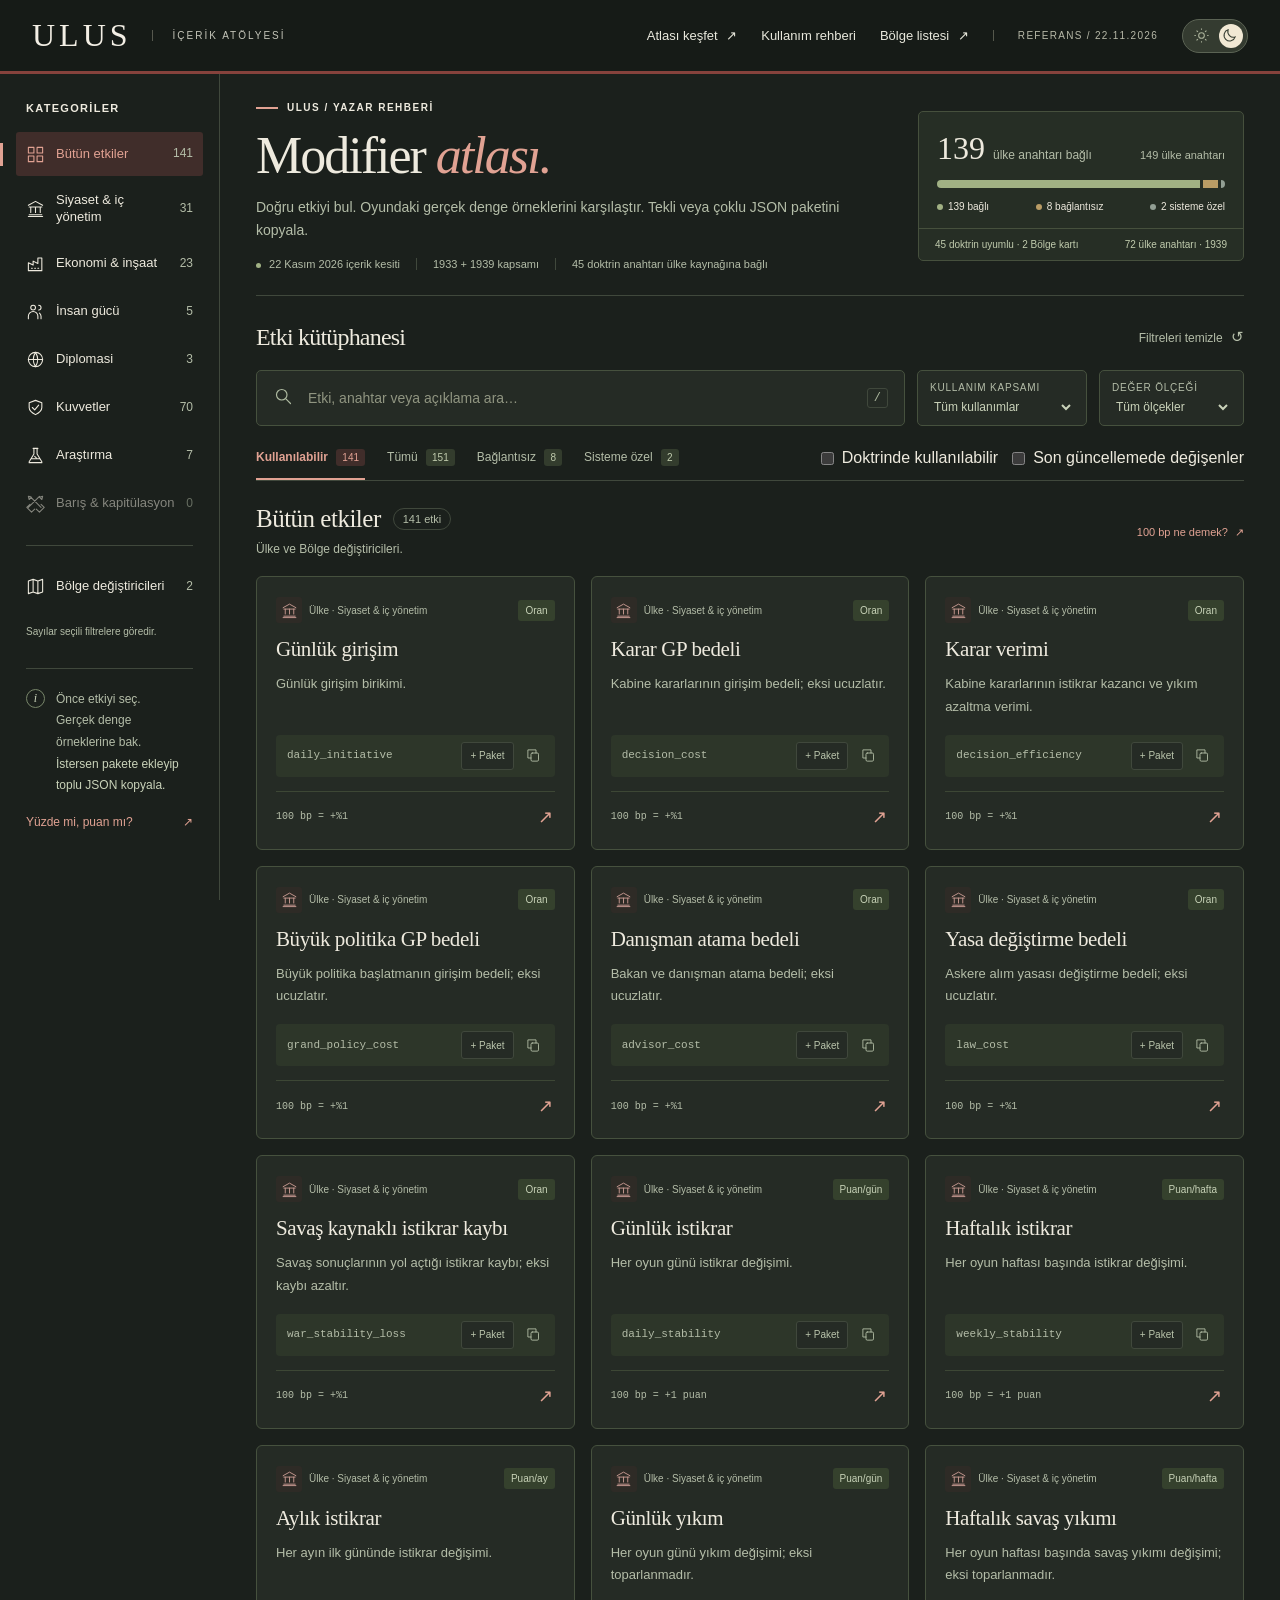
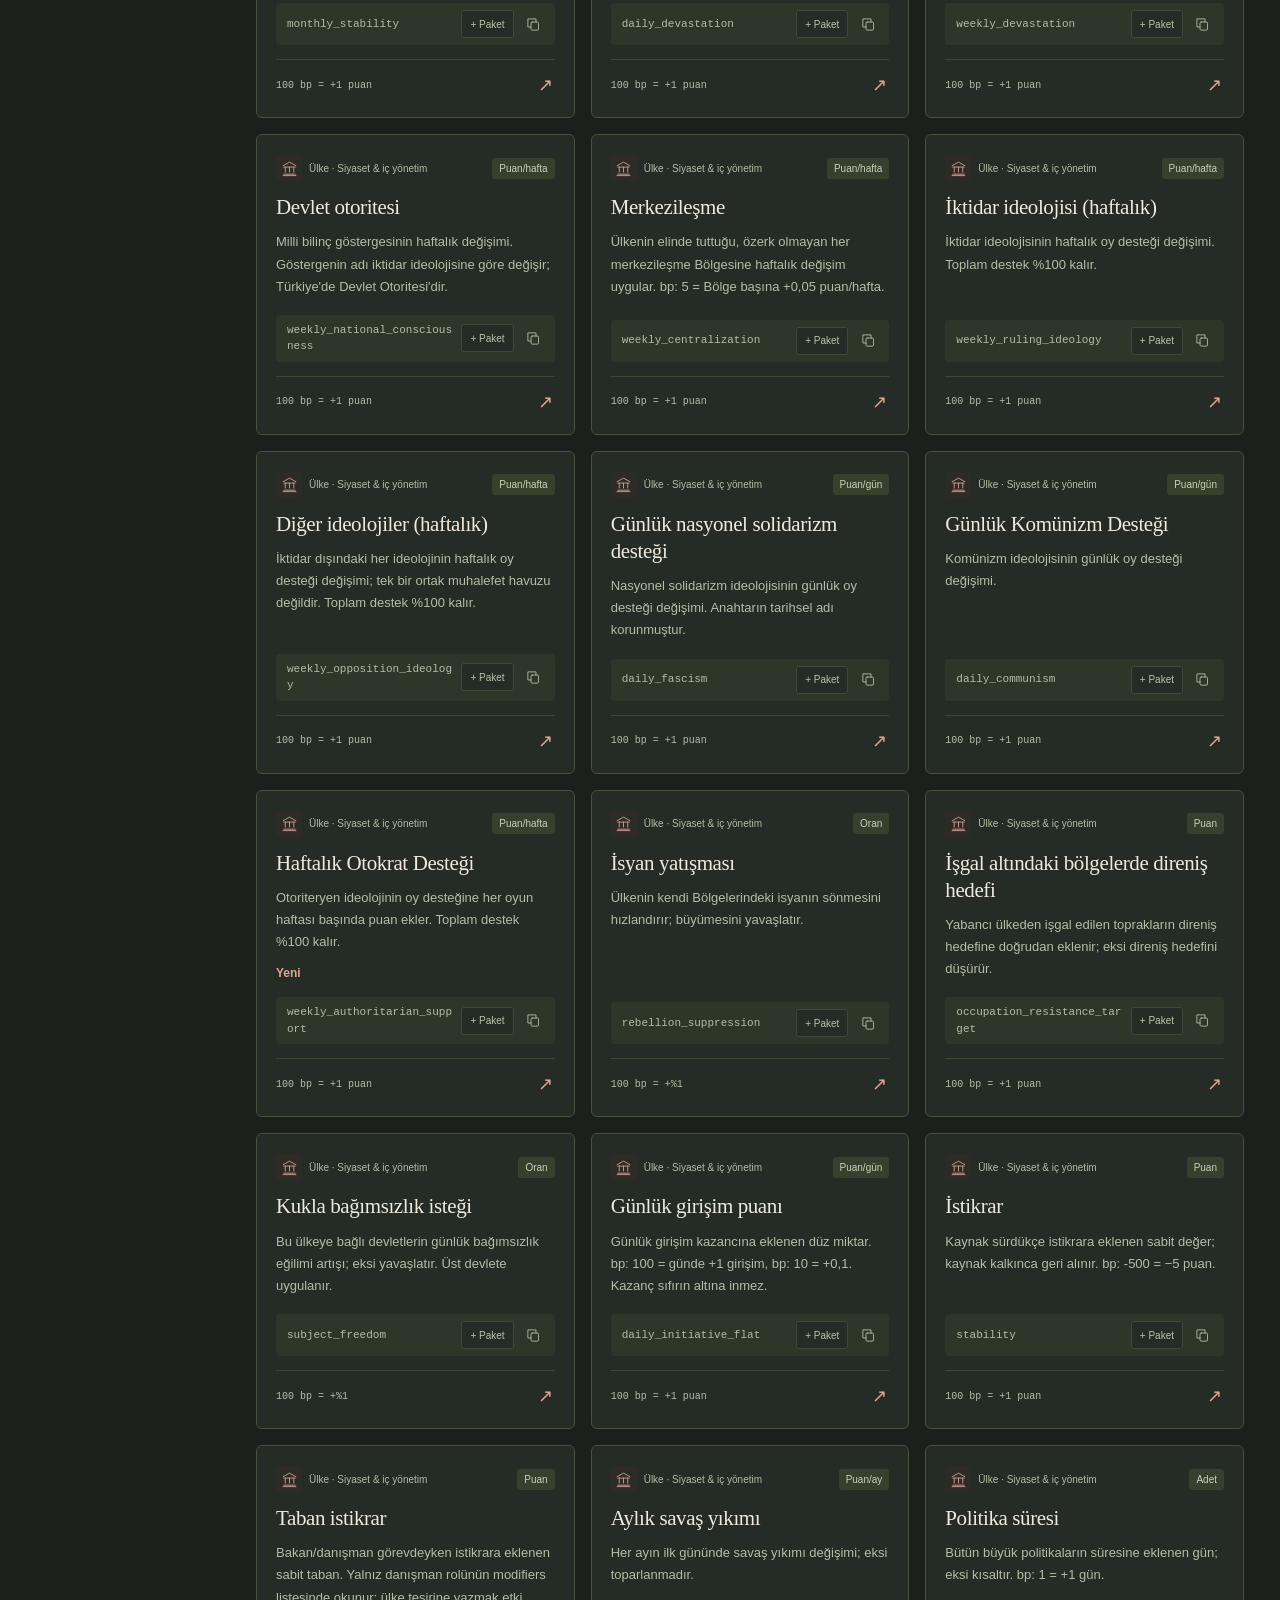
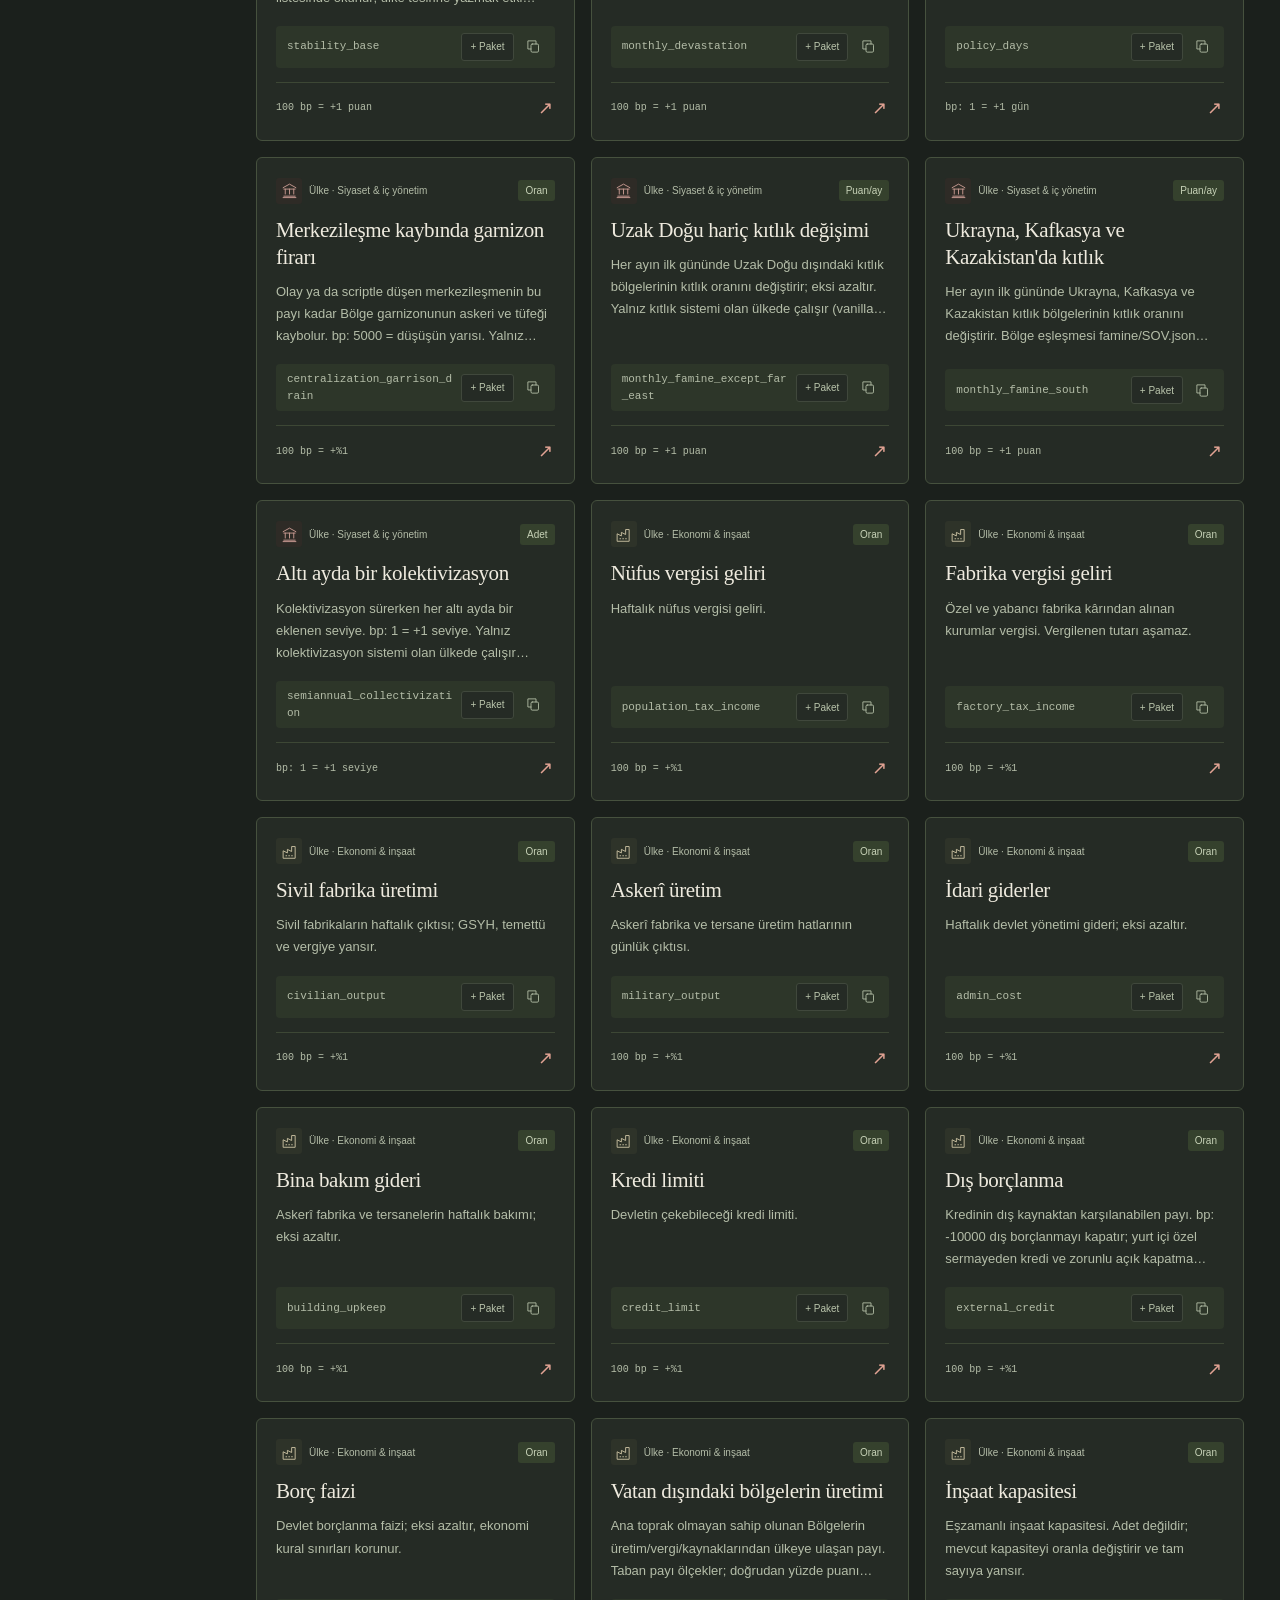
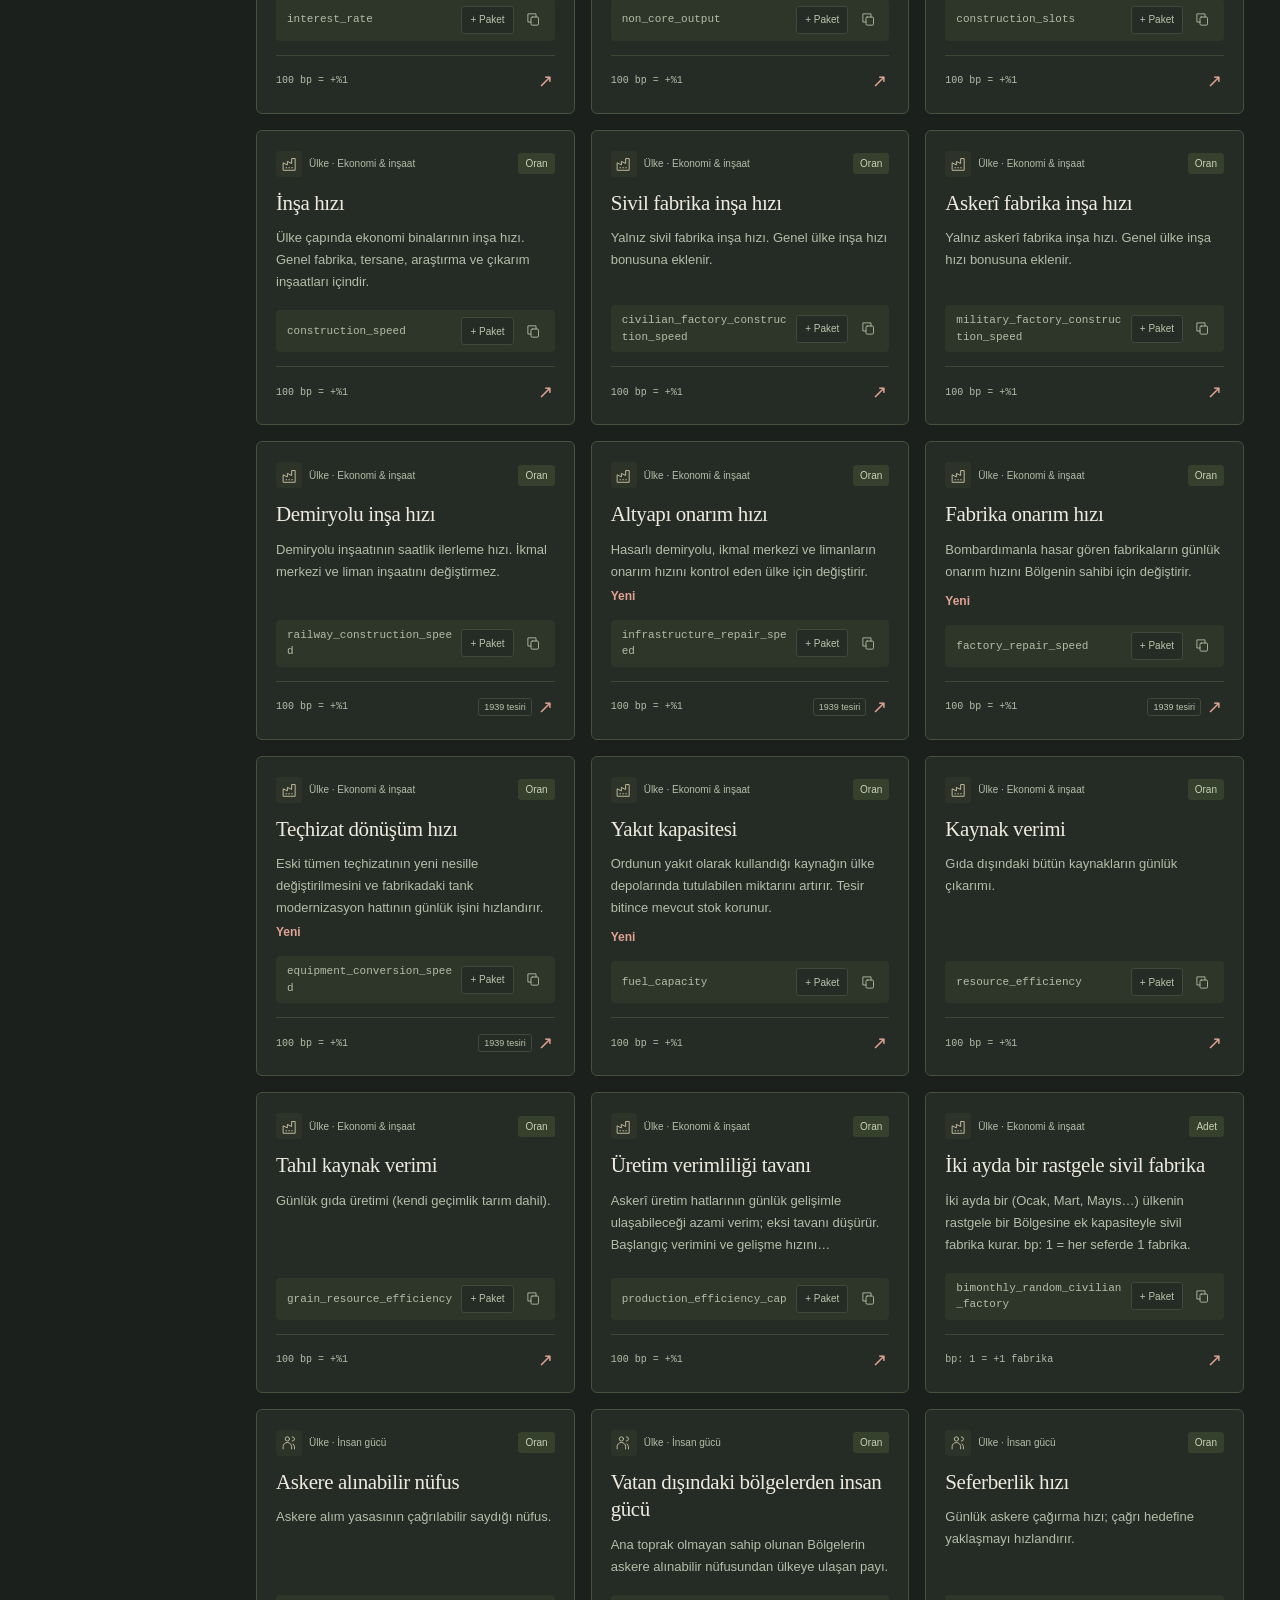
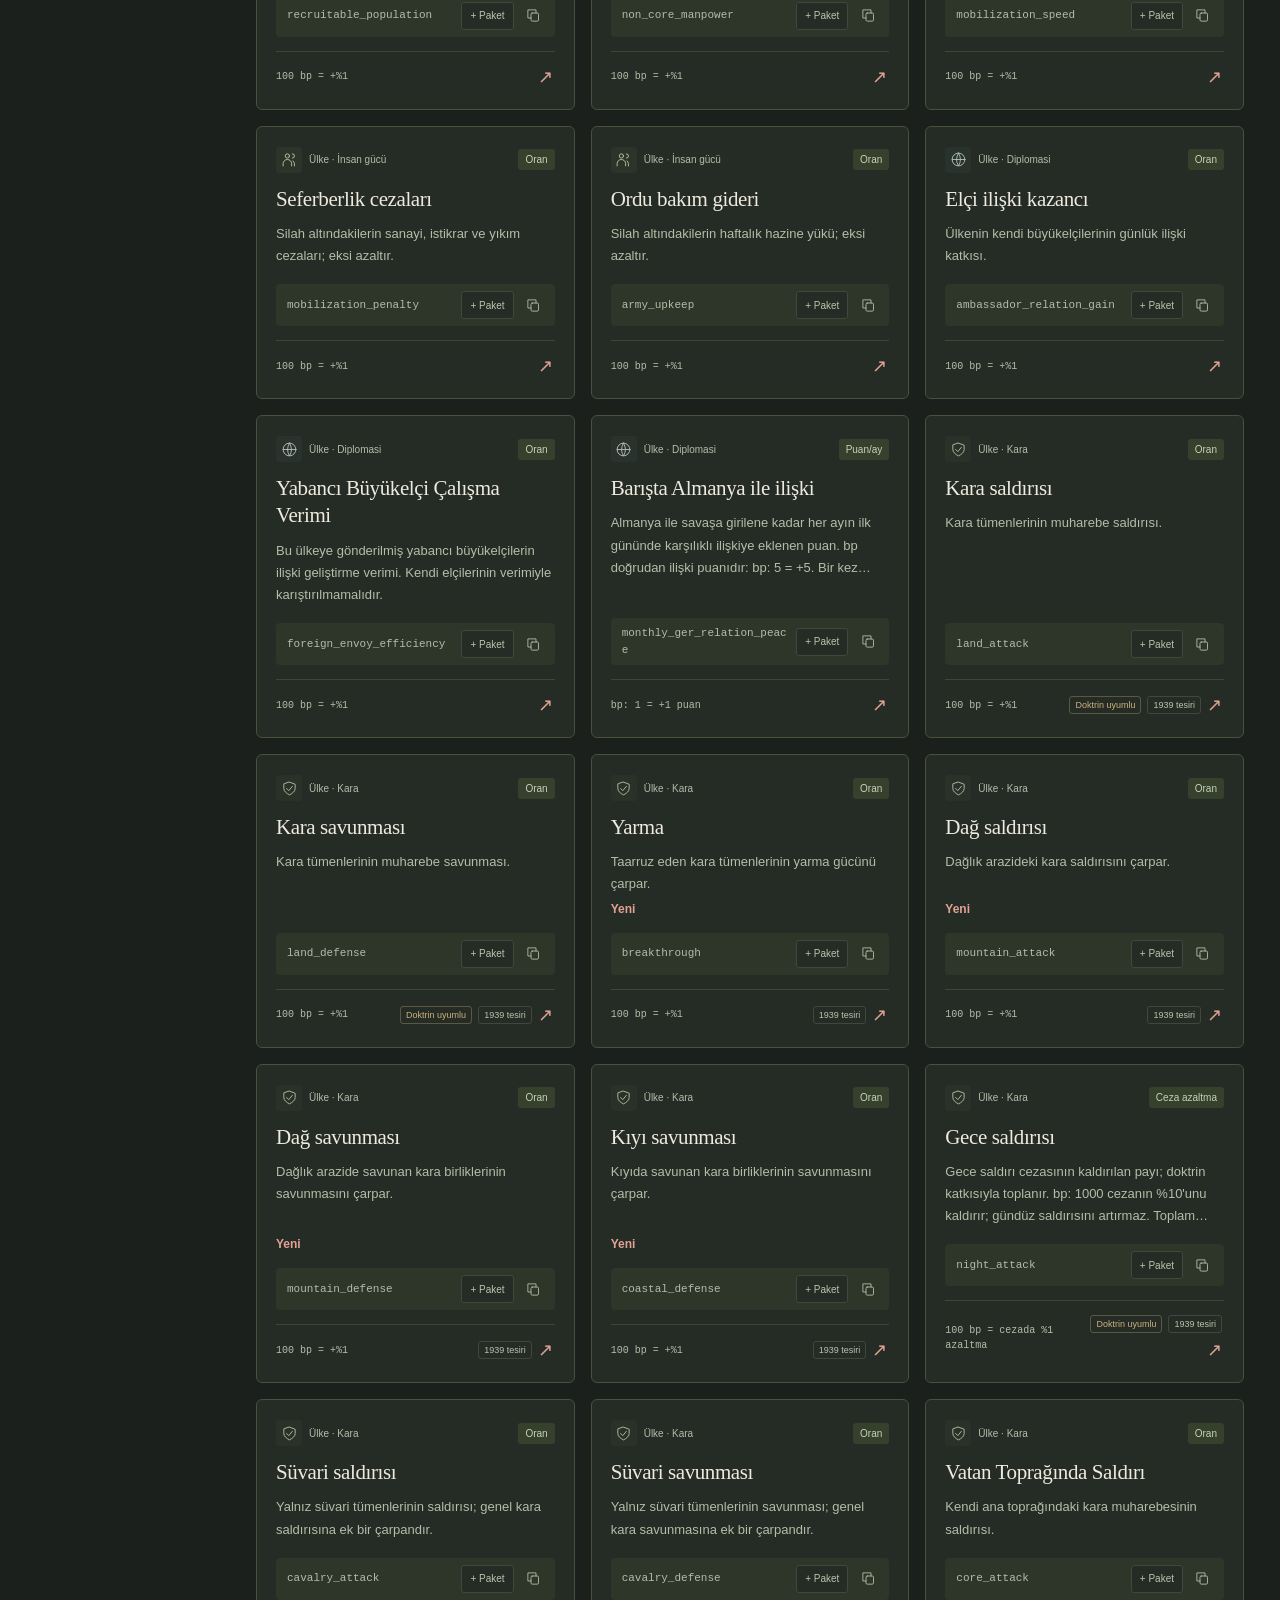
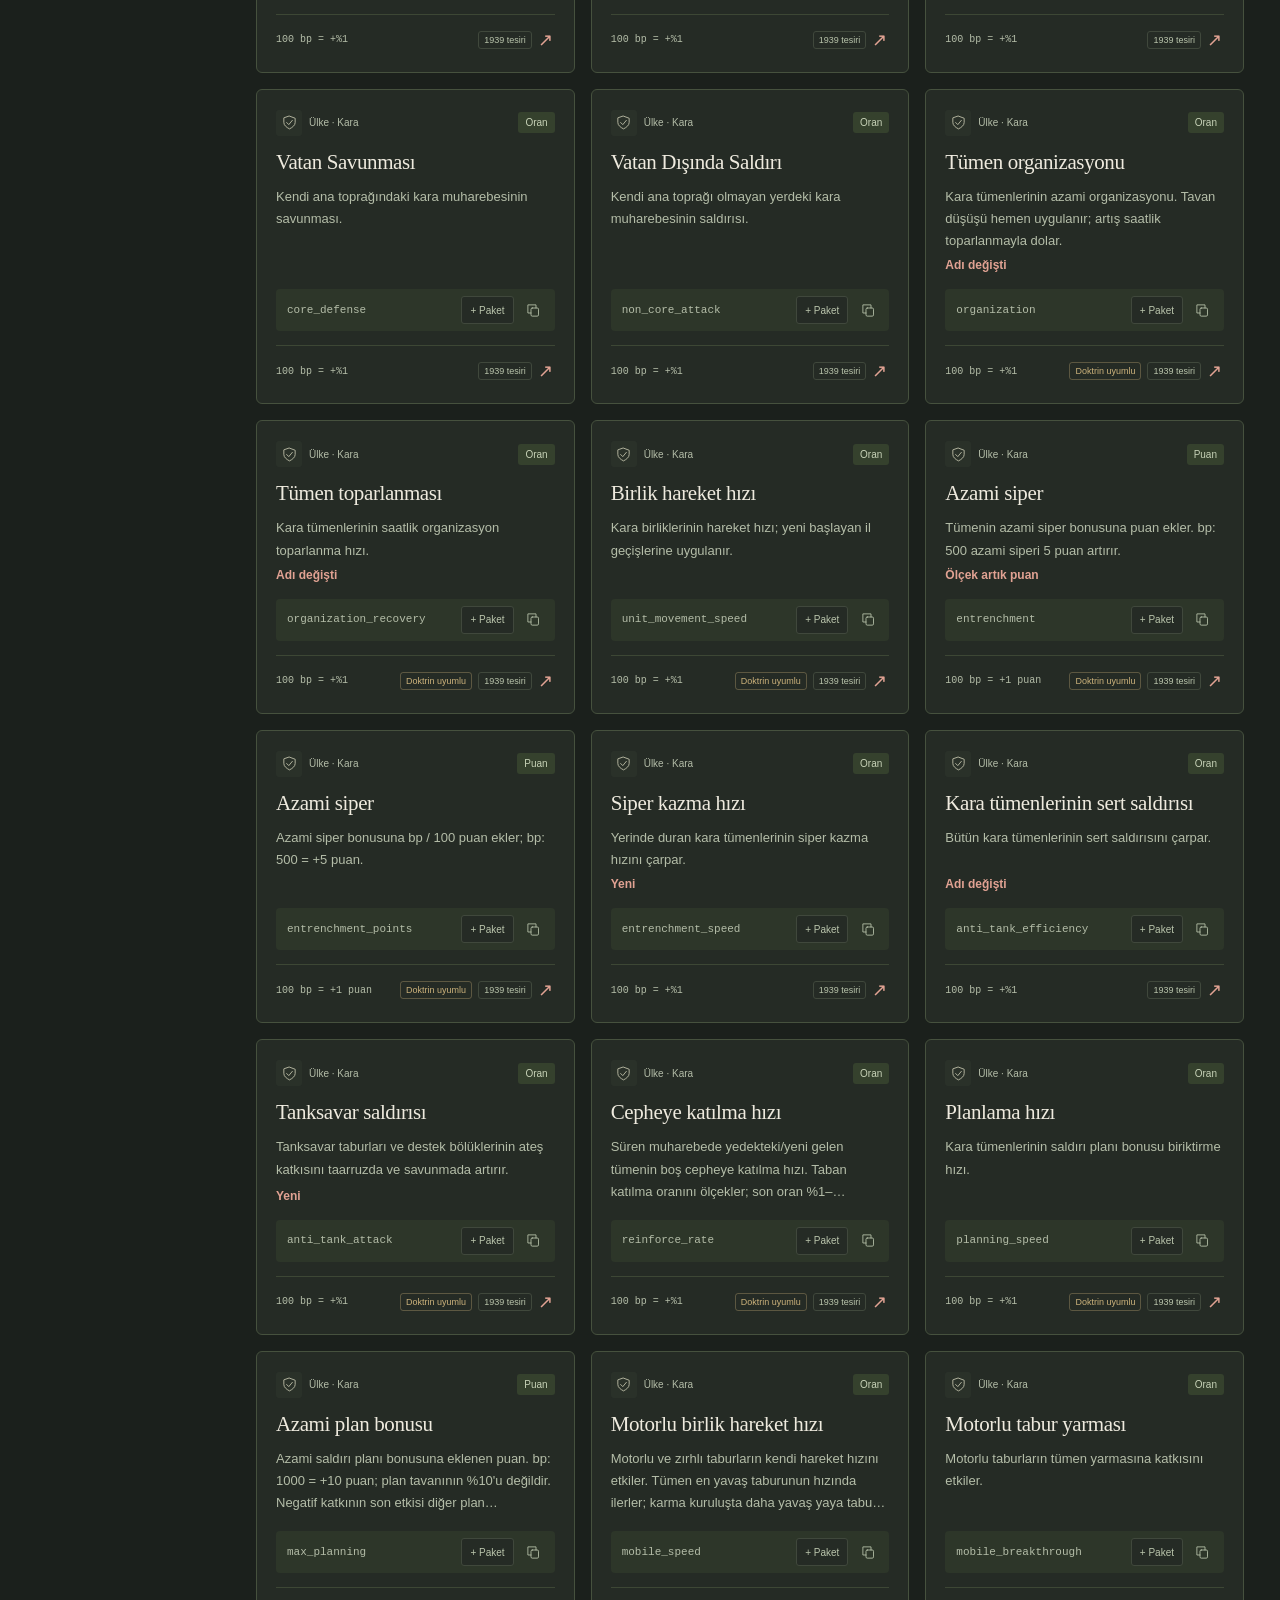
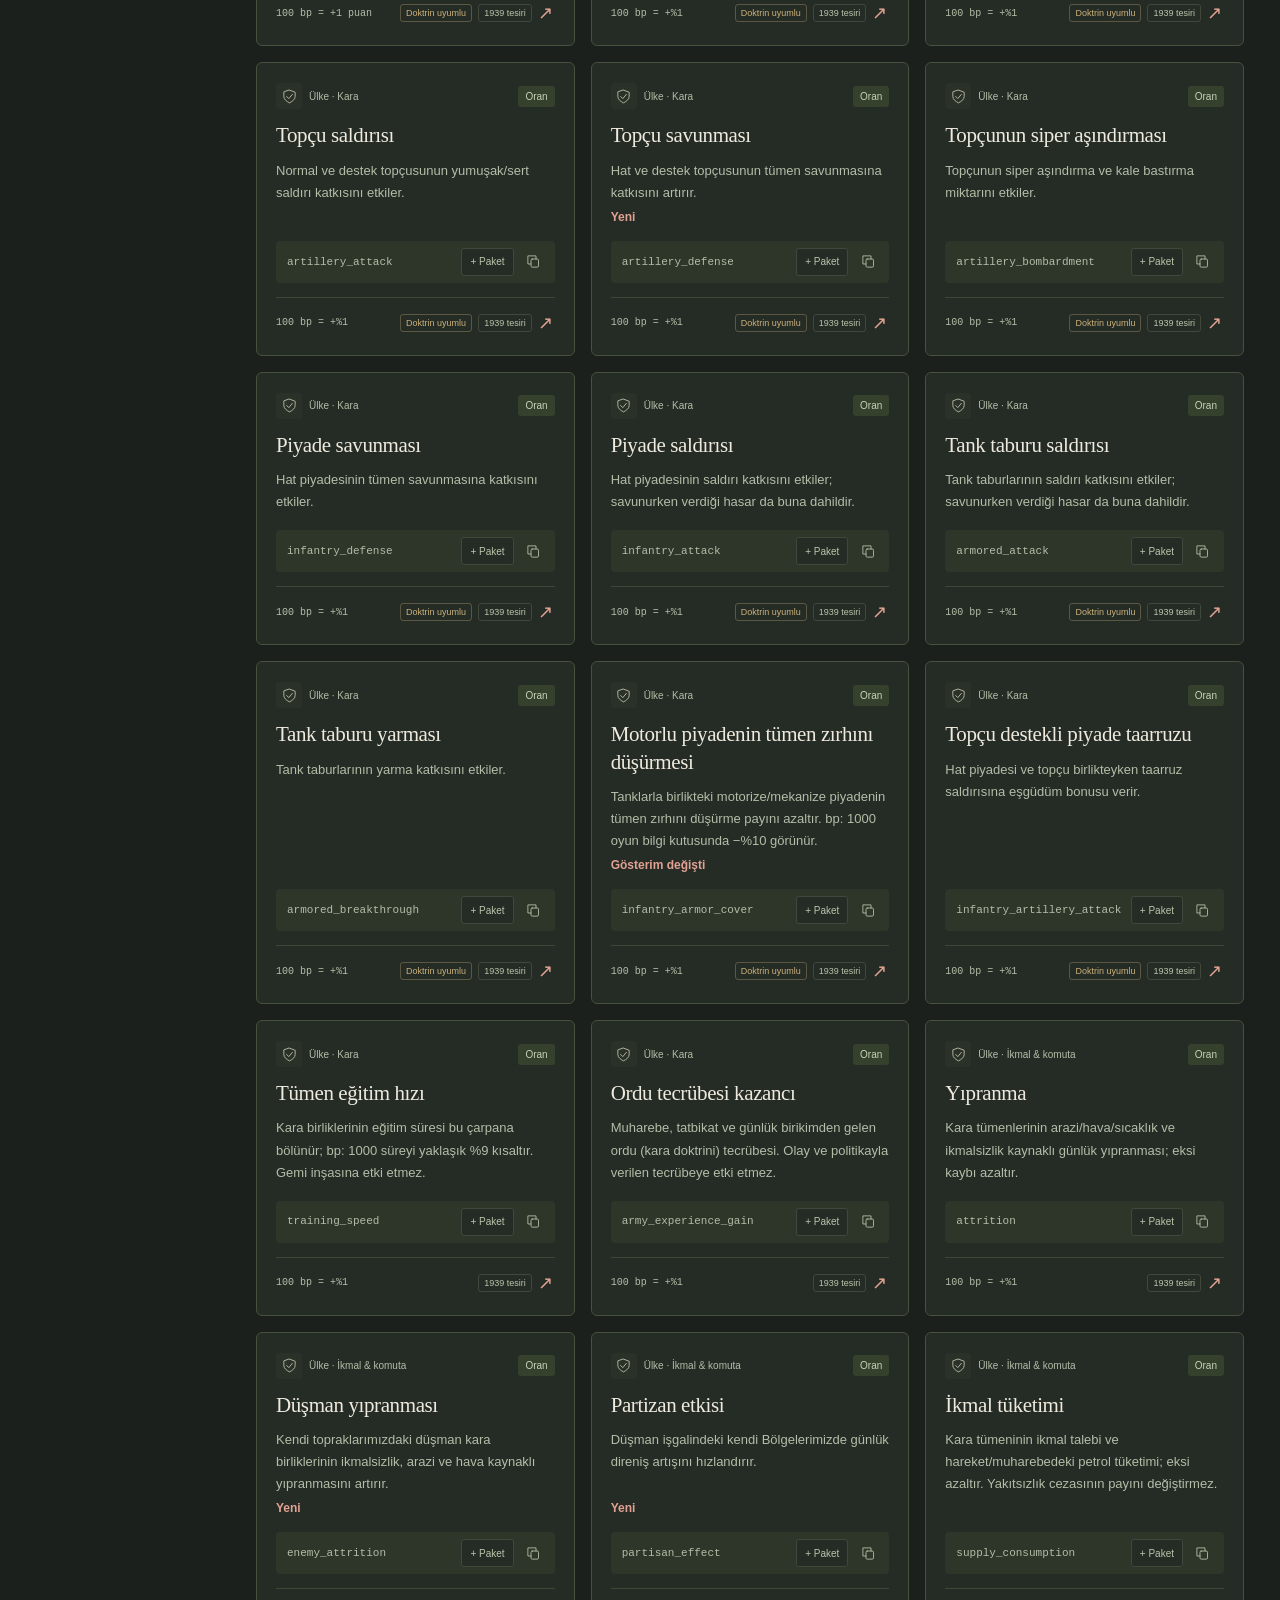
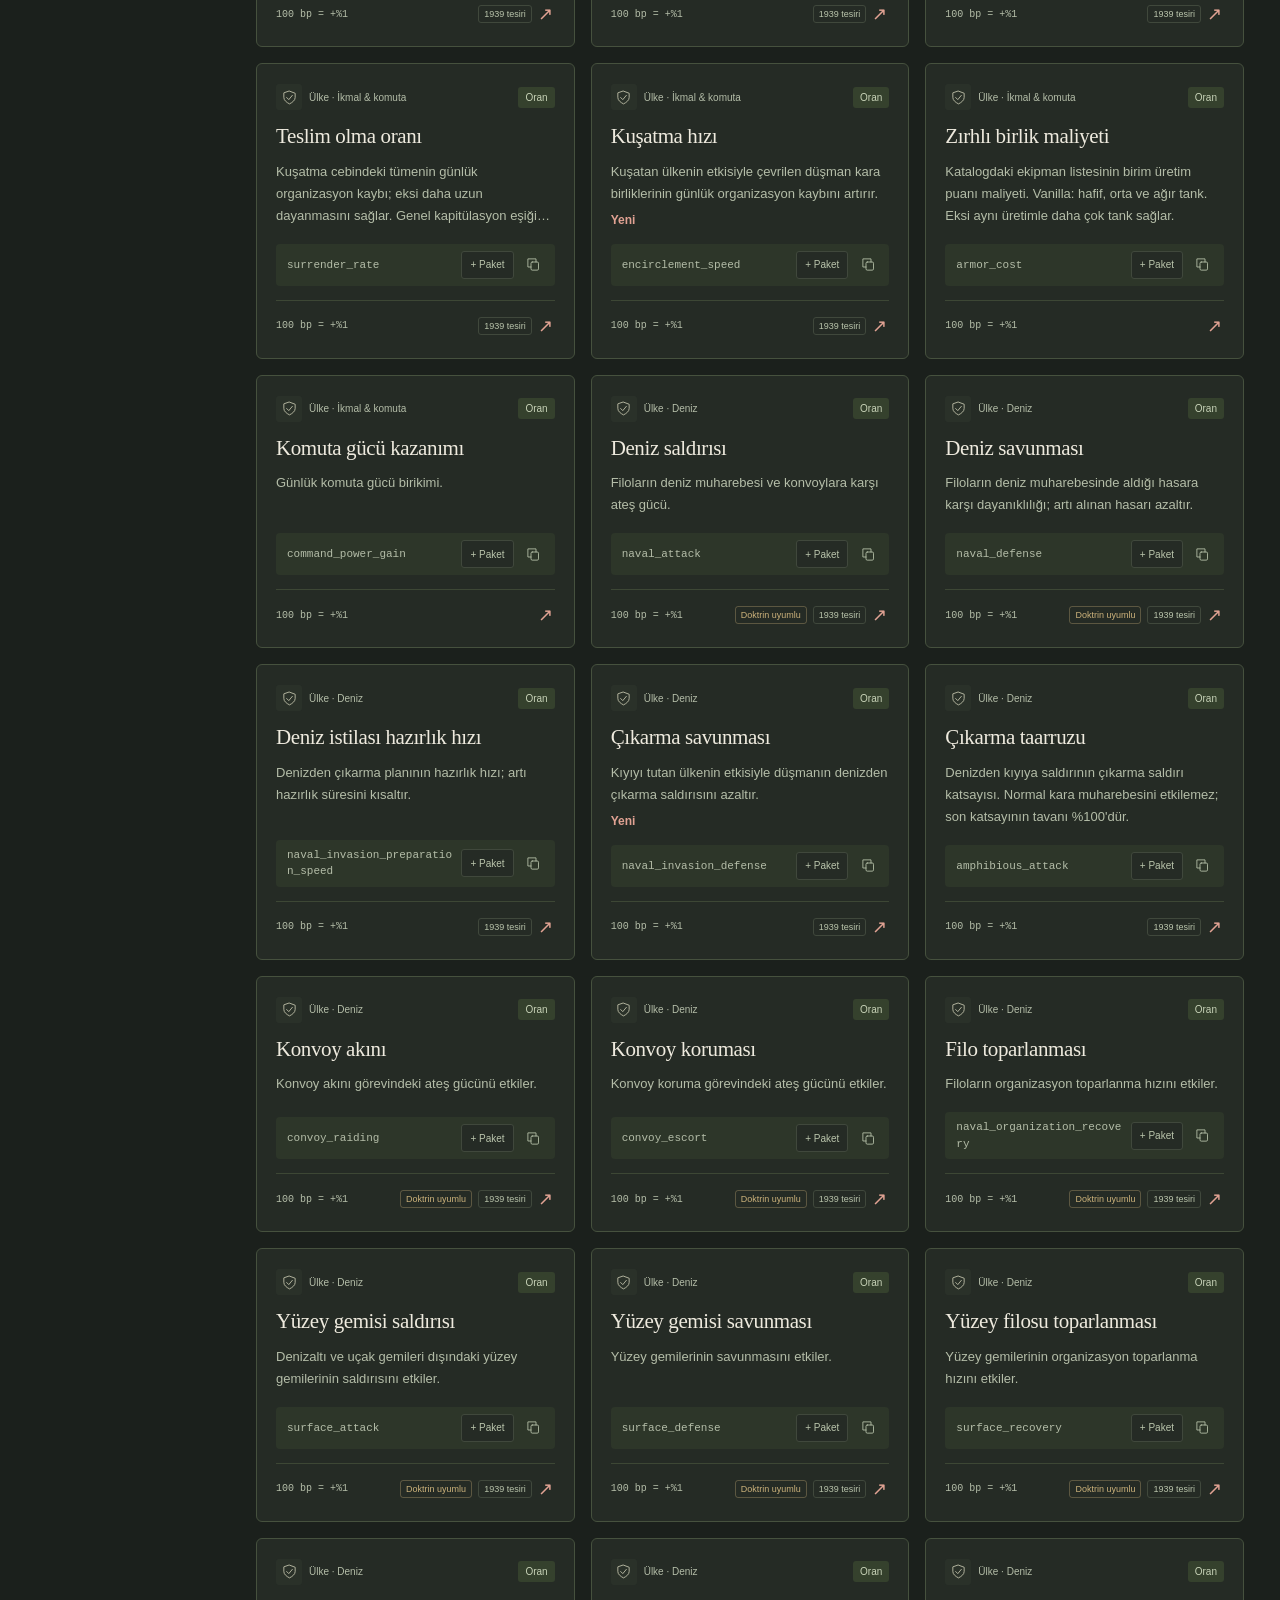
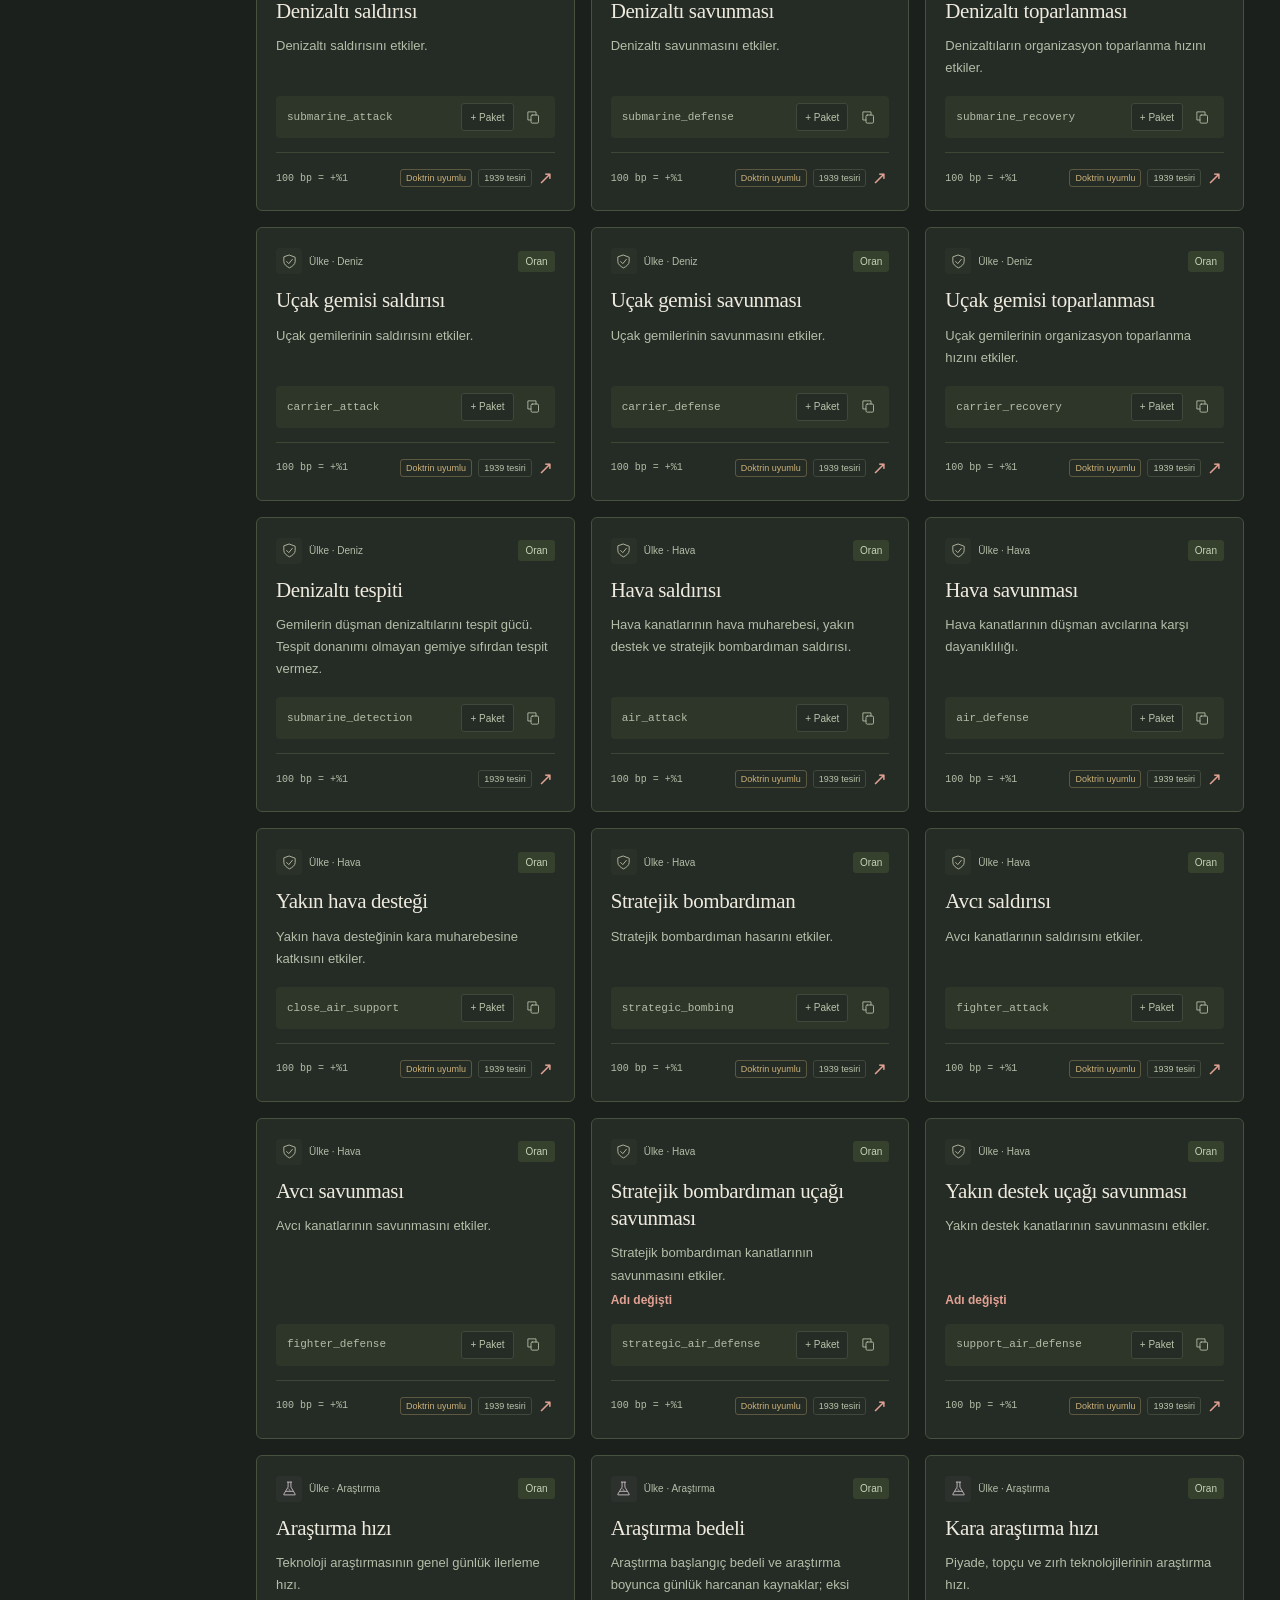
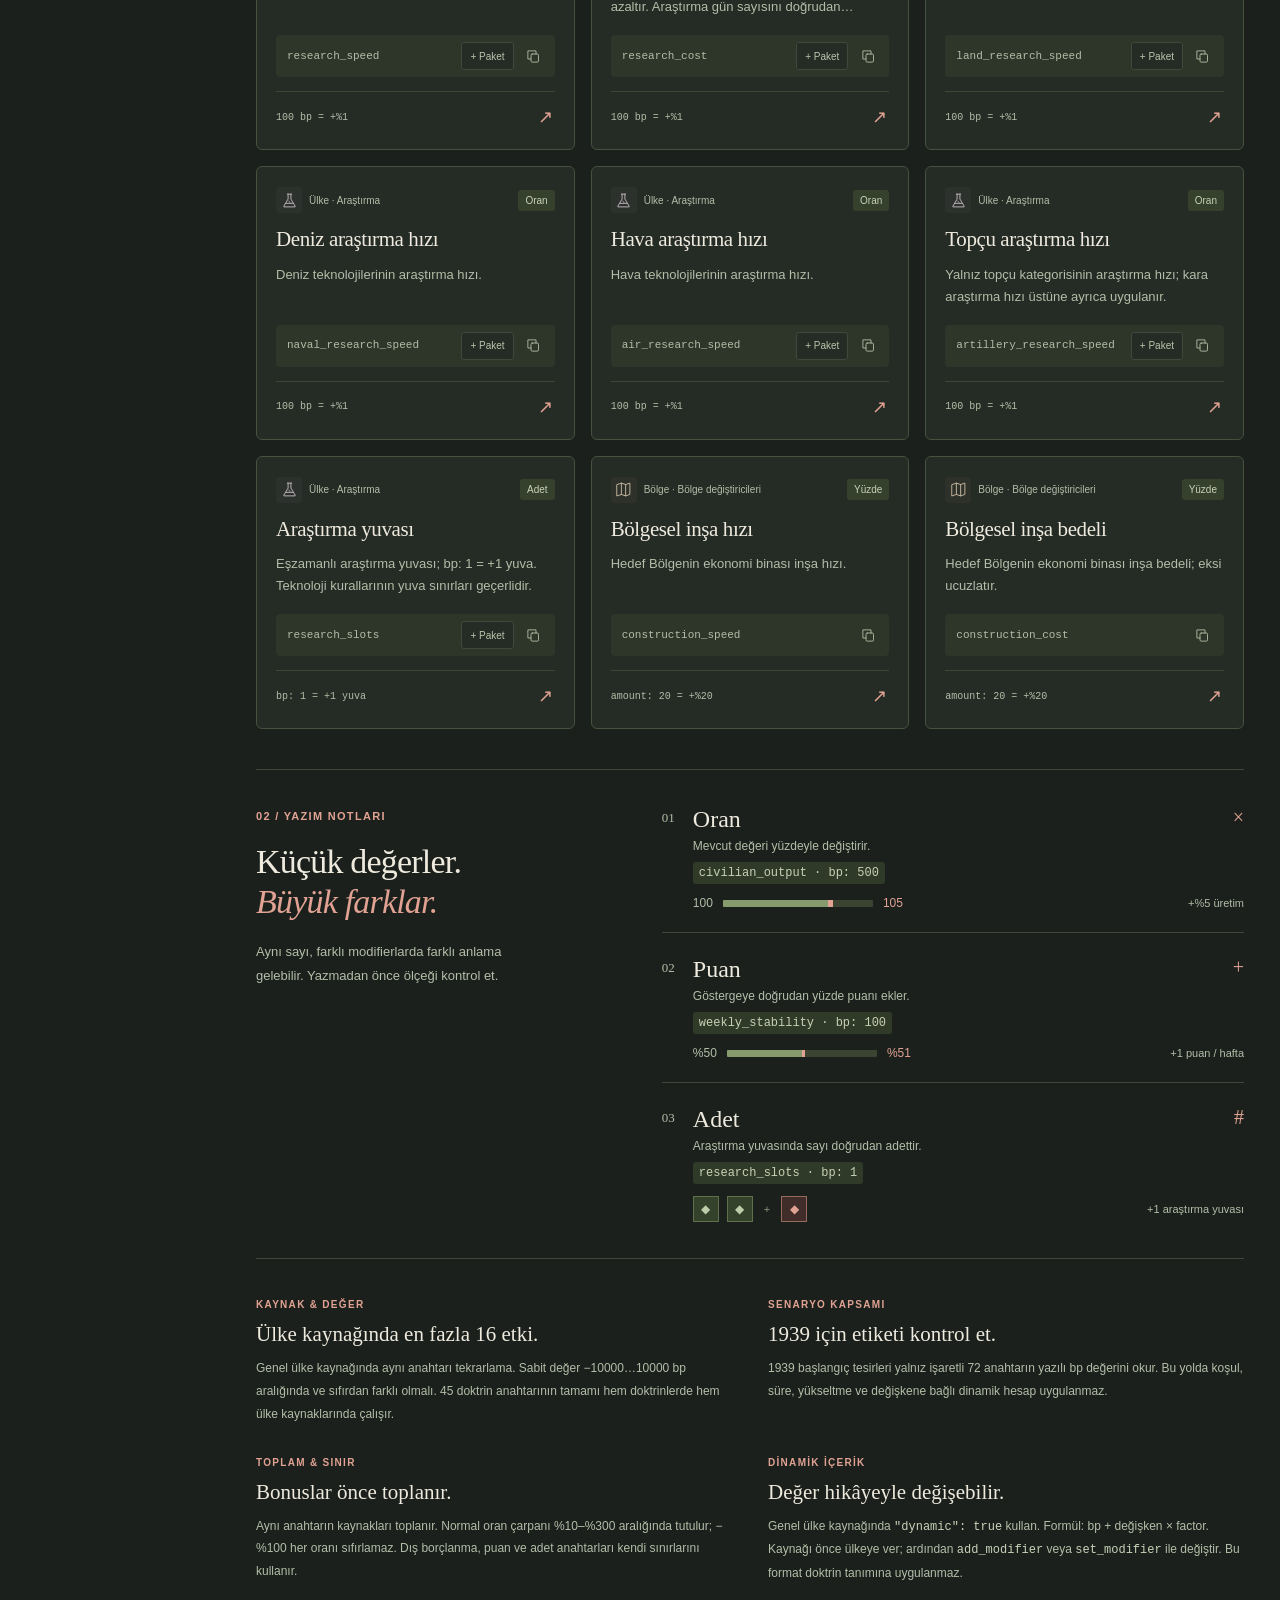
==== index.html @ b4795561 "değişiklik filtresi Son veri güncellemesindeki yeni ve değişen modifier kartlarını filtrele ve ayrın" ====
<!doctype html>
<html lang="tr" data-theme="dark">
<head>
  <meta charset="utf-8">
  <meta name="viewport" content="width=device-width, initial-scale=1">
  <meta name="theme-color" content="#252724">
  <meta name="description" content="ULUS içerik yazarları için modifier atlası. Kategorileri keşfedin, oyundaki gerçek denge örneklerini görün ve tekli veya çoklu JSON paketlerini kopyalayın.">
  <title>Modifier Atlası · ULUS</title>
  <script>window.ATLAS_VERSION='202611220200';(()=>{const check=()=>{try{fetch('version.json?t='+Date.now(),{cache:'no-store'}).then(r=>r.ok?r.json():null).then(v=>{if(!v||!v.version||v.version===window.ATLAS_VERSION)return;const u=new URL(location.href);if(u.searchParams.get('_v')===v.version)return;u.searchParams.set('_v',v.version);location.replace(u.href);}).catch(()=>{});}catch(e){}};check();addEventListener('pageshow',e=>{if(e.persisted)check();});document.addEventListener('visibilitychange',()=>{if(document.visibilityState==='visible')check();});document.addEventListener('DOMContentLoaded',()=>{for(const n of document.querySelectorAll('[data-atlas-version]'))n.textContent='Sürüm '+window.ATLAS_VERSION;});})();</script>
  <script src="theme.js?v=202611220200"></script>
  <link rel="icon" href="favicon.svg" type="image/svg+xml">
  <link rel="stylesheet" href="style.css?v=202611220200">
  <link rel="stylesheet" href="theme.css?v=202611220200">
  <link rel="stylesheet" href="atlas.css?v=202611220200">
  <script src="data.js?v=202611220200" defer></script>
  <script src="app.js?v=202611220200" defer></script>
</head>
<body>
  <a class="skip-link" href="#catalogue">Kataloğa geç</a>
  <header class="topbar">
    <a class="brand" href="./" aria-label="ULUS Modifier Atlası ana sayfa">ULUS<span>İÇERİK ATÖLYESİ</span></a>
    <nav aria-label="Üst menü"><a href="#catalogue">Atlası keşfet <span>↗</span></a><a href="#guide">Kullanım rehberi</a><a href="bolgeler.html">Bölge listesi <span>↗</span></a><span class="edition">REFERANS / 22.11.2026</span><button type="button" class="theme-toggle" id="themeToggle" aria-label="Karanlık mod" aria-pressed="true" title="Aydınlık moda geç"><svg class="theme-sun" viewBox="0 0 24 24" fill="none" stroke="currentColor" stroke-width="1.5" aria-hidden="true"><circle cx="12" cy="12" r="4"/><path d="M12 2v2m0 16v2M2 12h2m16 0h2M5 5l2 2m10 10 2 2M5 19l2-2M17 7l2-2"/></svg><svg class="theme-moon" viewBox="0 0 24 24" fill="none" stroke="currentColor" stroke-width="1.5" aria-hidden="true"><path d="M20 14A8 8 0 0 1 10 4a8 8 0 1 0 10 10Z"/></svg></button></nav>
  </header>

  <div class="layout">
    <aside class="sidebar" aria-label="Kategoriler">
      <div class="sidebar-heading"><span class="small-cap">KATEGORİLER</span></div>
      <div id="categoryNav" class="category-nav"></div>
      <p class="nav-count-hint">Sayılar seçili filtrelere göredir.</p>
      <div class="sidebar-note"><span class="note-symbol">i</span><p>Önce etkiyi seç.<br>Gerçek denge örneklerine bak.<br><strong>İstersen pakete ekleyip toplu JSON kopyala.</strong></p></div>
      <a class="sidebar-guide" href="#guide">Yüzde mi, puan mı?<span>↗</span></a>
    </aside>

    <main>
      <section class="hero" aria-labelledby="pageTitle">
        <div class="hero-copy">
          <div class="eyebrow"><span class="red-line"></span>ULUS / YAZAR REHBERİ</div>
          <h1 id="pageTitle">Modifier <em>atlası.</em></h1>
          <p>Doğru etkiyi bul. Oyundaki gerçek denge örneklerini karşılaştır. Tekli veya çoklu JSON paketini kopyala.</p>
          <div class="hero-meta"><span><i class="live-dot"></i> 22 Kasım 2026 içerik kesiti</span><span>1933 + 1939 kapsamı</span><span>45 doktrin anahtarı ülke kaynağına bağlı</span></div>
        </div>
        <div class="atlas-graphic" aria-label="149 ülke anahtarının 139'u genel kullanıma bağlı, 8'i bağlantısız, 2'si sisteme özel">
          <div class="overview-heading"><strong>139 <span>ülke anahtarı bağlı</span></strong><span>149 ülke anahtarı</span></div>
          <div class="overview-bar" aria-hidden="true"><i></i><b></b><span></span></div>
          <div class="chart-legend"><span><i class="dot active-dot"></i>139 bağlı</span><span><i class="dot inactive-dot"></i>8 bağlantısız</span><span><i class="dot system-dot"></i>2 sisteme özel</span></div>
          <div class="graphic-bottom"><span>45 doktrin uyumlu · 2 Bölge kartı</span><span>72 ülke anahtarı · 1939</span></div>
        </div>
      </section>

      <section class="catalogue" id="catalogue" aria-labelledby="catalogueTitle">
        <div class="catalogue-top"><div><h2 id="catalogueTitle">Etki kütüphanesi</h2></div><button class="text-button" id="resetFilters">Filtreleri temizle <span>↺</span></button></div>
        <div class="search-row"><div class="search-box"><span id="searchIcon" aria-hidden="true"></span><input id="searchInput" type="search" placeholder="Etki, anahtar veya açıklama ara…" autocomplete="off" aria-label="Modifier ara"><kbd>/</kbd></div><label class="scenario-select"><span>Kullanım kapsamı</span><select id="scenarioSelect" aria-label="Senaryo kapsamı"><option value="all">Tüm kullanımlar</option><option value="1939">1939 başlangıç tesiri</option></select></label><label class="scenario-select scale-select"><span>Değer ölçeği</span><select id="unitSelect" aria-label="Değer ölçeği"><option value="all">Tüm ölçekler</option><option value="ratio">Oran · %</option><option value="points">Puan · +</option><option value="count">Adet · #</option></select></label></div>
        <div class="filter-row">
          <div class="status-tabs" role="group" aria-label="Çalışma durumu"><button data-status="active" class="selected" aria-pressed="true">Kullanılabilir <b>141</b></button><button data-status="all" aria-pressed="false">Tümü <b>151</b></button><button data-status="inactive" aria-pressed="false">Bağlantısız <b>8</b></button><button data-status="system" aria-pressed="false">Sisteme özel <b>2</b></button></div>
          <div class="catalogue-toggles" role="group" aria-label="Ek filtreler">
            <label><input type="checkbox" id="doctrineFilter"> Doktrinde kullanılabilir</label>
            <label><input type="checkbox" id="changesFilter"> Son güncellemede değişenler</label>
          </div>
        </div>
        <div id="scopeNote" class="scope-note" hidden></div>
        <div class="results-heading"><div><div class="results-title"><h3 id="currentCategory">Bütün etkiler</h3><span class="result-count" id="resultCount" role="status" aria-live="polite"></span></div><p id="categoryDescription"></p></div><a class="scale-help" href="#guide">100 bp ne demek? <span>↗</span></a></div>
        <div id="armyFilters" class="army-filters" role="group" aria-label="Kuvvet alanı" hidden></div>
        <div id="cards" class="cards"></div>
        <div class="empty-state" id="emptyState" hidden><span>⌕</span><h3>Bu filtrelerde etki bulunamadı.</h3><p id="emptyHint">Başka bir kelime deneyebilir veya filtreleri temizleyebilirsin.</p><button id="emptyReset">Filtreleri temizle</button><button id="emptyAllStatuses" class="secondary-action" hidden>Tüm durumları göster</button></div>
      </section>

      <section class="guide" id="guide" aria-labelledby="guideTitle">
        <div class="guide-title"><span class="small-cap section-number">02 / YAZIM NOTLARI</span><h2 id="guideTitle">Küçük değerler.<br><em>Büyük farklar.</em></h2><p>Aynı sayı, farklı modifierlarda farklı anlama gelebilir. Yazmadan önce ölçeği kontrol et.</p></div>
        <div class="guide-content">
          <article class="scale-row"><span class="scale-number">01</span><div><h3>Oran <span>×</span></h3><p>Mevcut değeri yüzdeyle değiştirir.</p><code>civilian_output · bp: 500</code><div class="scale-demo"><span>100</span><div class="demo-bar"><i style="width:70%"></i><b style="width:3.5%"></b></div><strong>105</strong><small>+%5 üretim</small></div></div></article>
          <article class="scale-row"><span class="scale-number">02</span><div><h3>Puan <span>+</span></h3><p>Göstergeye doğrudan yüzde puanı ekler.</p><code>weekly_stability · bp: 100</code><div class="scale-demo"><span>%50</span><div class="demo-bar"><i style="width:50%"></i><b style="width:1%"></b></div><strong>%51</strong><small>+1 puan / hafta</small></div></div></article>
          <article class="scale-row"><span class="scale-number">03</span><div><h3>Adet <span>#</span></h3><p>Araştırma yuvasında sayı doğrudan adettir.</p><code>research_slots · bp: 1</code><div class="slot-demo" aria-label="İki yuvaya bir yuva eklenir"><i>◆</i><i>◆</i><span>+</span><b>◆</b><small>+1 araştırma yuvası</small></div></div></article>
        </div>
      </section>

      <section class="notes-grid" aria-label="Kullanım sınırları">
        <article><span class="small-cap">KAYNAK & DEĞER</span><h3>Ülke kaynağında en fazla 16 etki.</h3><p>Genel ülke kaynağında aynı anahtarı tekrarlama. Sabit değer −10000…10000 bp aralığında ve sıfırdan farklı olmalı. 45 doktrin anahtarının tamamı hem doktrinlerde hem ülke kaynaklarında çalışır.</p></article>
        <article><span class="small-cap">SENARYO KAPSAMI</span><h3>1939 için etiketi kontrol et.</h3><p>1939 başlangıç tesirleri yalnız işaretli 72 anahtarın yazılı bp değerini okur. Bu yolda koşul, süre, yükseltme ve değişkene bağlı dinamik hesap uygulanmaz.</p></article>
        <article><span class="small-cap">TOPLAM & SINIR</span><h3>Bonuslar önce toplanır.</h3><p>Aynı anahtarın kaynakları toplanır. Normal oran çarpanı %10–%300 aralığında tutulur; −%100 her oranı sıfırlamaz. Dış borçlanma, puan ve adet anahtarları kendi sınırlarını kullanır.</p></article>
        <article><span class="small-cap">DİNAMİK İÇERİK</span><h3>Değer hikâyeyle değişebilir.</h3><p>Genel ülke kaynağında <code>"dynamic": true</code> kullan. Formül: bp + değişken × factor. Kaynağı önce ülkeye ver; ardından <code>add_modifier</code> veya <code>set_modifier</code> ile değiştir. Bu format doktrin tanımına uygulanmaz.</p></article>
      </section>
      <footer><div class="footer-brand">ULUS<span>MODIFIER ATLASI</span></div><p>22 Kasım 2026 · 149 ülke kartı + 2 Bölge kartı · 45 doktrin uyumlu</p><span class="footer-version" data-atlas-version></span><a href="#pageTitle">Başa dön ↑</a></footer>
    </main>
  </div>

  <div class="bundle-bar" id="bundleBar" hidden role="region" aria-label="Modifier paket oluşturucu">
    <div class="bundle-bar-info">
      <span class="bundle-badge" id="bundleCount">0 / 16</span>
      <div>
        <strong id="bundleTitle">Tesir paketi</strong>
        <small id="bundleSummary">Seçili etkileri tek JSON bloğu olarak kopyala</small>
      </div>
    </div>
    <div class="bundle-bar-actions">
      <button type="button" class="bundle-secondary" id="openBundle">Paketi düzenle</button>
      <button type="button" class="bundle-primary" id="copyBundleQuick">JSON'u kopyala</button>
      <button type="button" class="bundle-clear" id="clearBundleQuick" aria-label="Paketi temizle" title="Paketi temizle">✕</button>
    </div>
  </div>

  <dialog id="detailDialog" aria-labelledby="detailTitle"><div class="dialog-head"><span id="detailEyebrow" class="small-cap"></span><button id="closeDialog" class="icon-button" aria-label="Ayrıntıyı kapat">✕</button></div><div id="detailContent"></div></dialog>
  <dialog id="bundleDialog" aria-labelledby="bundleDialogTitle"><div class="dialog-head"><span class="small-cap">ÇOKLU MODIFIER SEPETİ · EN FAZLA 16 ETKİ</span><button id="closeBundleDialog" class="icon-button" aria-label="Paketi kapat">✕</button></div><div id="bundleContent"></div></dialog>
  <div class="toast" id="toast" role="status" aria-live="polite"></div>
  <noscript><p class="noscript">Etkileri aramak ve kartları görüntülemek için tarayıcında JavaScript'i etkinleştir.</p></noscript>
</body>
</html>
---- style.css ----
@charset "UTF-8";
:root{--paper:#f7f5ef;--white:#fffefa;--ink:#272a27;--muted:#73766e;--line:#dedfd5;--red:#8c3033;--red-soft:#f3e7e3;--olive:#687359;--gold:#b09561;--blue:#557b88;--radius:5px;font-family:"Segoe UI",Arial,sans-serif;color:var(--ink);background:var(--paper);font-synthesis:none;scroll-behavior:smooth}
*{box-sizing:border-box}body{margin:0}button,input,select{font:inherit}button,a,input,select{touch-action:manipulation}button{cursor:pointer}a{color:inherit}button{color:inherit}button:focus-visible,a:focus-visible,input:focus-visible,select:focus-visible{outline:3px solid #bd8154;outline-offset:4px}button:disabled{opacity:.45;cursor:not-allowed}[hidden]{display:none!important}.skip-link{position:fixed;z-index:99;top:8px;left:8px;background:var(--white);padding:12px;transform:translateY(-150%)}.skip-link:focus{transform:none}.small-cap{font-size:10px;font-weight:700;letter-spacing:1.6px}.topbar{height:86px;background:#252724;color:#f3efe5;display:flex;align-items:center;justify-content:space-between;padding:0 45px;border-bottom:3px solid var(--red)}.brand{font-family:Georgia,"Times New Roman",serif;text-decoration:none;font-size:38px;letter-spacing:4px;display:flex;align-items:center;gap:24px}.brand span{font:10px "Segoe UI",sans-serif;letter-spacing:2px;display:block;border-left:1px solid #56584e;padding-left:24px;color:#c4c5b9}.topbar nav{display:flex;align-items:center;gap:29px}.topbar nav a{font-size:12px;text-decoration:none;color:#e8e8dc}.topbar nav a:hover{color:#e6b8a7}.topbar nav a span{margin-left:5px}.edition{font-size:9px;letter-spacing:1.3px;color:#b7b9a8;border-left:1px solid #55584c;padding-left:29px}.layout{display:grid;grid-template-columns:226px minmax(0,1fr);max-width:1720px;margin:auto}.sidebar{padding:38px 19px;border-right:1px solid var(--line);position:sticky;top:0;height:100vh;align-self:start}.sidebar-heading{display:flex;justify-content:space-between;align-items:center;padding:0 10px;margin-bottom:27px}.index-mark{color:#919383;font-size:10px}.category-nav{display:grid;gap:7px}.nav-category{background:transparent;position:relative;border:0;border-radius:3px;display:flex;align-items:center;gap:10px;text-align:left;padding:13px 10px;width:100%;font-size:12px;line-height:1.3}.nav-category:hover{background:#eeeee5}.nav-category.active{background:var(--red-soft);color:var(--red)}.nav-category.active:before{content:"";width:3px;background:var(--red);height:23px;position:absolute;left:-19px;top:12px}.nav-category .nav-icon{width:20px;height:20px;display:flex;align-items:center}.nav-category svg{width:19px;height:19px}.nav-category .nav-count{margin-left:auto;font-size:10px;color:#8b8d7f;font-variant-numeric:tabular-nums}.nav-category.active .nav-count{color:var(--red)}.nav-label{flex:1}.nav-divider{height:1px;background:var(--line);margin:15px 10px}.sidebar-note{margin:40px 10px 20px;padding-top:24px;border-top:1px solid var(--line);display:flex;gap:11px}.note-symbol{border:1px solid #9ca08c;color:#7a8069;width:19px;height:19px;display:inline-flex;align-items:center;justify-content:center;border-radius:50%;font:italic 12px Georgia;flex-shrink:0}.sidebar-note p{margin:0;color:var(--muted);font-size:11px;line-height:1.9}.sidebar-note strong{color:#4e5545;font-weight:500}.sidebar-guide{margin:0 10px;display:flex;justify-content:space-between;font-size:10px;text-decoration:none;color:var(--red)}main{padding:47px 49px 0;min-width:0}.hero{display:grid;grid-template-columns:minmax(0,1fr) 350px;gap:35px;padding-bottom:42px;border-bottom:1px solid var(--line);align-items:center}.eyebrow{font-size:9px;font-weight:700;letter-spacing:1.9px;display:flex;align-items:center;gap:9px}.red-line{display:inline-block;width:22px;height:2px;background:var(--red)}h1{font:normal clamp(46px,4.7vw,71px)/1.12 Georgia,"Times New Roman",serif;letter-spacing:-3px;margin:25px 0 20px}h1 em{color:var(--red);font-weight:normal}.hero-copy>p{font-size:13px;color:#73766b;line-height:1.85;margin:0}.hero-meta{display:flex;gap:17px;color:#828575;font-size:9px;align-items:center;margin-top:25px}.hero-meta>span+span{padding-left:17px;border-left:1px solid var(--line)}.live-dot{width:5px;height:5px;border-radius:50%;background:var(--olive);display:inline-block;margin-right:5px;vertical-align:middle}.atlas-graphic{border:1px solid #d7dacd;background:#efefe7;position:relative;border-radius:3px;overflow:hidden}.graphic-top{display:flex;justify-content:space-between;padding:16px 18px;color:#687059;border-bottom:1px solid #dce0d0}.graphic-top .small-cap{font-size:8px;letter-spacing:1.5px}.mini-cross{font-size:16px;line-height:10px}.graphic-body{padding:23px 18px;display:flex;gap:20px;align-items:center}.donut{width:148px;height:148px;border-radius:50%;background:conic-gradient(var(--olive) 0 88.3721%,#c5aa78 88.3721% 97.6744%,#a6afa5 97.6744% 100%);position:relative;flex-shrink:0;display:grid;place-items:center;transform:rotate(-90deg)}.donut:before{content:"";position:absolute;inset:10px;background:#efefe7;border-radius:50%}.donut>div{position:relative;transform:rotate(90deg);text-align:center}.donut strong{display:block;font:normal 45px Georgia;letter-spacing:-3px}.donut strong span{font-size:15px;color:#929780;letter-spacing:-1px}.donut small{font-size:8px;color:#818773;display:block;margin-top:5px}.chart-legend{display:grid;gap:16px;flex:1}.chart-legend>span{font-size:9px;display:flex;align-items:center;gap:5px;white-space:nowrap}.chart-legend b{font-weight:600;margin-right:2px}.dot{width:6px;height:6px;border-radius:50%;display:inline-block;margin-right:2px}.active-dot{background:var(--olive)}.inactive-dot{background:#b99c65}.system-dot{background:#929f94}.graphic-bottom{display:flex;justify-content:space-between;border-top:1px solid #d7dbcd;padding:11px 14px;font-size:8px;color:#767e67}.catalogue{padding-top:35px;scroll-margin-top:20px}.catalogue-top{display:flex;justify-content:space-between;align-items:flex-end;margin-bottom:24px}.section-number{color:var(--red);font-size:8px;letter-spacing:1.6px}h2{font:normal 28px/1.2 Georgia,"Times New Roman",serif;letter-spacing:-.8px;margin:9px 0 0}.text-button{font-size:10px;border:0;background:transparent;color:var(--muted);padding:8px 0}.text-button span{font-size:15px;margin-left:8px}.search-row{display:flex;gap:14px}.search-box{height:52px;display:flex;align-items:center;gap:11px;background:var(--white);border:1px solid #d9dcd0;border-radius:3px;padding:0 16px;flex:1;min-width:0}.search-box:focus-within{border-color:var(--red)}.search-box svg{width:19px;height:19px;color:#838a77}.search-box input{width:100%;border:0;background:transparent;font-size:12px;outline:none;color:var(--ink);min-width:0}.search-box input::placeholder{color:#909581}.search-box input:focus-visible{outline:0}.search-box kbd{border:1px solid var(--line);padding:2px 6px;color:#9c9f94;border-radius:3px;font:11px monospace}.scenario-select{min-width:177px;border:1px solid #d9dcd0;border-radius:3px;background:var(--white);height:52px;display:flex;flex-direction:column;justify-content:center;padding:6px 12px}.scenario-select>span{font-size:8px;color:var(--muted);text-transform:uppercase;letter-spacing:1px;margin-bottom:3px}.scenario-select select{border:0;background:transparent;font-size:10px;color:#555e49;width:100%;outline-offset:2px}.filter-row{display:flex;justify-content:space-between;align-items:center;padding-top:18px;border-bottom:1px solid var(--line);gap:12px}.status-tabs{display:flex;gap:19px}.status-tabs button{border:0;border-bottom:2px solid transparent;background:none;font-size:10px;padding:10px 0 13px;color:var(--muted);white-space:nowrap}.status-tabs button.selected{border-color:var(--red);color:var(--red);font-weight:600}.status-tabs b{font-size:8px;font-weight:400;background:#e9ebe1;border-radius:3px;padding:2px 5px;margin-left:5px}.status-tabs button.selected b{background:var(--red-soft)}.result-count{font-size:9px;color:#8b907f;white-space:nowrap}.results-heading{display:flex;justify-content:space-between;align-items:center;margin:24px 0 15px;font-size:8px;color:#7e8573;letter-spacing:1.2px;font-weight:600}.key-hint{font-size:8px;letter-spacing:0;font-weight:400;color:#999f8d}.cards{display:grid;grid-template-columns:repeat(3,minmax(0,1fr));gap:14px}.modifier-card{--category-color:var(--olive);background:var(--white);border:1px solid #dedfd4;border-radius:3px;position:relative;transition:transform .15s,border-color .15s,box-shadow .15s;min-width:0}.modifier-card:hover{border-color:#b5baa5;box-shadow:0 4px 12px #34382008;transform:translateY(-2px)}.card-open{display:block;width:100%;height:100%;border:0;background:transparent;text-align:left;padding:18px 18px 13px;position:relative}.card-top{display:flex;justify-content:space-between;align-items:center;margin-bottom:15px;gap:5px}.card-icon{color:var(--category-color);width:31px;height:31px;border-radius:3px;background:color-mix(in srgb,var(--category-color) 9%,transparent);display:grid;place-items:center}.card-icon svg{width:19px;height:19px}.card-badges{display:flex;gap:5px;align-items:center;flex-wrap:wrap;justify-content:flex-end}.badge{font-size:8px;font-weight:500;padding:4px 6px;border-radius:3px;white-space:nowrap;background:#eef0e7;color:#7b846b}.badge-1939{background:#f4ebdf;color:#96743f}.badge-inactive{background:#f5edde;color:#9b773b}.badge-system{background:#e9eef0;color:#6c828c}.modifier-card h3{font:normal 18px/1.32 Georgia,"Times New Roman",serif;letter-spacing:-.35px;margin:0 0 9px;min-height:24px}.card-key{display:block;font:9px/1.45 Consolas,"Courier New",monospace;color:#8a907f;overflow-wrap:anywhere;margin-bottom:12px}.card-description{font-size:10px;line-height:1.8;margin:0;color:#818676;display:-webkit-box;-webkit-line-clamp:2;-webkit-box-orient:vertical;overflow:hidden;min-height:36px}.card-bottom{border-top:1px solid #eceee5;margin-top:16px;padding-top:11px;display:flex;justify-content:space-between;align-items:center;font-size:8px;color:#8d9481}.card-bottom .arrow{font-size:15px;color:var(--category-color)}.modifier-card[data-status="inactive"]{background:#fcfaf4}.modifier-card[data-status="system"]{background:#f6f9f7}.scope-note{font-size:11px;line-height:1.8;padding:14px 18px;background:#eeeede;border-left:3px solid var(--gold);margin-top:18px;color:#696d57}.empty-state{text-align:center;padding:65px 15px;border:1px dashed var(--line)}.empty-state>span{font-size:55px;color:#9ba18c}.empty-state h3{font:24px Georgia}.empty-state p{color:var(--muted);font-size:12px}.empty-state button{background:var(--red);color:var(--white);padding:10px 18px;border:0;border-radius:3px;font-size:11px}.guide{border-top:1px solid var(--line);padding:50px 0;margin-top:54px;display:grid;grid-template-columns:1fr 1.6fr;gap:50px;scroll-margin-top:20px}.guide-title h2{font-size:35px;line-height:1.18;margin:18px 0}.guide-title h2 em{color:var(--red);font-weight:normal}.guide-title p{font-size:12px;color:var(--muted);line-height:1.8;max-width:230px}.guide-content{display:grid;gap:23px}.scale-row{display:flex;gap:18px;padding-bottom:22px;border-bottom:1px solid var(--line)}.scale-row:last-child{border:0;padding-bottom:0}.scale-number{font:12px Georgia;color:#919780;padding-top:4px}.scale-row>div{flex:1;min-width:0}.scale-row h3{margin:0;font:21px Georgia;display:flex;justify-content:space-between}.scale-row h3>span{color:var(--red);font-size:20px}.scale-row p{font-size:10px;color:var(--muted);margin:6px 0 9px}.scale-row code{font-size:9px;color:#899277;background:#eeefe6;padding:4px 6px;border-radius:3px}.scale-demo{margin-top:16px;display:flex;gap:10px;align-items:center;font-size:10px}.scale-demo>span{color:var(--muted)}.scale-demo strong{font-weight:500;color:var(--red)}.demo-bar{height:7px;display:flex;flex:1;background:#e9ebdf;border-radius:1px;overflow:hidden;max-width:130px}.demo-bar i{background:#a4ac92}.demo-bar b{background:var(--red);min-width:3px}.scale-demo small{margin-left:auto;font-size:9px;color:#7c846c}.slot-demo{display:flex;gap:8px;align-items:center;margin-top:16px}.slot-demo i,.slot-demo b{width:26px;height:26px;background:#e6e9dc;border:1px solid #cbd0bc;display:grid;place-items:center;font-size:12px;font-style:normal;color:#859074}.slot-demo b{background:var(--red-soft);color:var(--red);border-color:#d9b4aa}.slot-demo>span{color:#8b947c;font-size:11px;margin:0 3px}.slot-demo small{margin-left:auto;font-size:9px;color:#7c846c}.notes-grid{border-top:1px solid var(--line);display:grid;grid-template-columns:repeat(2,1fr);gap:28px 45px;padding:35px 0 45px}.notes-grid article>.small-cap{font-size:8px;color:var(--red)}.notes-grid h3{font:19px Georgia;margin:10px 0}.notes-grid p{font-size:11px;color:var(--muted);line-height:1.9;margin:0}.notes-grid code{font-size:10px;color:#626c52}footer{border-top:1px solid var(--line);padding:27px 0 30px;display:flex;align-items:center;gap:30px}.footer-brand{font:26px Georgia;letter-spacing:3px}.footer-brand span{display:block;font:7px "Segoe UI",sans-serif;letter-spacing:1.4px;margin-top:5px;color:var(--red)}footer p{font-size:8px;color:#979c8b;line-height:1.8;flex:1}footer>a{font-size:9px;color:var(--muted);text-decoration:none}dialog{width:min(600px,calc(100% - 32px));max-height:90vh;border:1px solid #cfd3c1;background:var(--white);border-radius:5px;padding:26px;box-shadow:0 24px 80px #14181040;color:var(--ink)}dialog::backdrop{background:#20251f80;backdrop-filter:blur(3px)}.dialog-head{display:flex;justify-content:space-between;align-items:center;margin-bottom:18px;color:var(--red)}.icon-button{border:1px solid var(--line);width:30px;height:30px;border-radius:3px;background:transparent;font-size:12px}.detail-title{font:32px/1.17 Georgia;margin:0 0 10px;letter-spacing:-.8px}.detail-key-row{display:flex;gap:10px;align-items:center;margin-bottom:20px;flex-wrap:wrap}.detail-key-row code{font-size:12px;color:#818a73;overflow-wrap:anywhere}.copy-key{border:0;background:#eef0e7;color:#687557;padding:5px 9px;font-size:9px;border-radius:3px}.detail-description{font-size:13px;line-height:1.85;color:#6d7562}.detail-facts{display:grid;grid-template-columns:1fr 1fr;gap:15px;margin:22px 0;border-block:1px solid var(--line);padding:16px 0}.detail-facts span{font-size:9px;display:block;color:#8e9780;margin-bottom:6px;text-transform:uppercase;letter-spacing:1px}.detail-facts strong{font-size:11px;font-weight:500}.value-editor{display:flex;align-items:center;justify-content:space-between;gap:15px;margin:20px 0}.value-editor label{font-size:11px;font-weight:600}.value-editor label small{font-size:10px;font-weight:400;display:block;margin-top:5px;color:#8c957d}.value-editor input{width:110px;border:1px solid #cfd4c2;border-radius:3px;background:var(--paper);padding:10px;font-size:14px}.value-result{padding:13px 14px;background:#eff2e8;color:#6b785a;display:flex;justify-content:space-between;align-items:center;font-size:10px;margin-bottom:17px}.value-result strong{font:22px Georgia;color:var(--red)}.code-label{display:flex;align-items:center;justify-content:space-between;margin:20px 0 9px}.code-label>.small-cap{color:#858d78;font-size:8px}.code-label button,.dialog-actions button{background:var(--red);color:#fff6e8;border:0;border-radius:3px;padding:8px 13px;font-size:10px}.code-box{white-space:pre-wrap;overflow-wrap:anywhere;font:11px/1.8 Consolas,monospace;background:#292d26;color:#e6e9da;padding:17px;border-radius:3px;margin:0}.detail-note{font-size:10px;color:#89927c;line-height:1.8;margin:13px 0 0}.detail-alert{font-size:12px;color:#8b6a39;background:#f6efdf;padding:15px;line-height:1.8;border-left:3px solid #b79b69}.dialog-actions{display:flex;justify-content:flex-end;margin-top:20px}.toast{position:fixed;bottom:26px;left:50%;transform:translate(-50%,15px);opacity:0;background:#2a3027;color:#f9f5e9;padding:12px 22px;border-radius:4px;font-size:12px;z-index:100;pointer-events:none;transition:opacity .2s,transform .2s;box-shadow:0 4px 20px #1d271d26}.toast.visible{opacity:1;transform:translate(-50%,0)}.noscript{background:#f6dfb5;padding:20px;position:fixed;bottom:0;left:0;right:0;text-align:center}
.card-description{font-size:12px}.card-key{font-size:10px}.card-bottom{font-size:9px}.badge{font-size:9px}.status-tabs button{font-size:11px}
@media(min-width:1550px){main{padding-inline:62px}.hero{grid-template-columns:1fr 380px}.graphic-body{gap:27px}.cards{gap:18px}.card-open{padding:22px}}
@media(max-width:1250px){.topbar{padding-inline:28px}.edition{display:none}.layout{grid-template-columns:205px minmax(0,1fr)}main{padding:34px 30px 0}.hero{grid-template-columns:1fr 315px;gap:22px}.graphic-body{gap:12px;padding:20px 14px}.donut{width:132px;height:132px}.chart-legend>span{font-size:8px}.hero-meta{font-size:8px;gap:9px}.hero-meta>span+span{padding-left:9px}.cards{grid-template-columns:repeat(2,minmax(0,1fr))}.sidebar{padding-inline:15px}.nav-category.active:before{left:-15px}.guide{gap:30px}}
@media(max-width:1000px){.hero{grid-template-columns:1fr}.atlas-graphic{display:none}.hero-meta{font-size:9px;gap:15px}.hero-meta>span+span{padding-left:15px}.guide{grid-template-columns:1fr}.guide-title p{max-width:100%}.guide-title h2 br{display:none}.guide-title h2 em{margin-left:5px}.key-hint{display:none}.topbar nav{gap:20px}.brand span{font-size:8px;letter-spacing:1.2px}.status-tabs{gap:13px}.status-tabs button{font-size:9px}.scenario-select{min-width:155px}.result-count{font-size:8px}.notes-grid{gap:25px}}
@media(max-width:740px){.topbar{height:72px;padding:0 21px}.brand{font-size:30px;gap:13px}.brand span{padding-left:13px;font-size:7px;letter-spacing:1px}.topbar nav a{font-size:10px}.topbar nav a:first-child{display:none}.layout{display:flex;flex-direction:column}.sidebar{position:static;height:auto;width:100%;padding:12px 0;border-right:0;border-bottom:1px solid var(--line);overflow:hidden;order:0}.sidebar-heading,.sidebar-note,.sidebar-guide,.nav-divider{display:none}.category-nav{display:flex;gap:5px;overflow-x:auto;scrollbar-width:thin;padding:0 17px 4px}.nav-category{width:auto;min-width:max-content;padding:10px;font-size:10px;gap:7px}.nav-category .nav-icon{width:16px;height:16px}.nav-category svg{width:16px;height:16px}.nav-category.active:before{display:none}.nav-category .nav-count{font-size:8px;margin-left:3px}main{width:100%;padding:30px 21px 0}.hero{padding-bottom:30px}.eyebrow{font-size:8px;letter-spacing:1.25px}h1{font-size:53px;letter-spacing:-2.5px;margin:20px 0 14px}.hero-copy>p{font-size:12px}.hero-meta{margin-top:19px;font-size:8px;gap:10px}.hero-meta>span+span{padding-left:10px}.catalogue{padding-top:27px}.catalogue-top{margin-bottom:20px}h2{font-size:26px}.text-button{font-size:9px}.search-row{flex-direction:column;gap:10px}.search-box{flex:auto;height:48px;padding:0 12px}.search-box input{font-size:11px}.scenario-select{height:39px;flex-direction:row;justify-content:space-between;align-items:center;padding-inline:12px}.scenario-select>span{margin:0}.scenario-select select{width:auto;font-size:10px}.filter-row{align-items:stretch;gap:0;flex-direction:column;padding-top:11px}.status-tabs{justify-content:space-between;gap:8px}.status-tabs button{font-size:9px;padding-bottom:11px}.status-tabs b{font-size:7px;margin-left:3px;padding-inline:4px}.result-count{text-align:right;padding:9px 0 8px}.cards{grid-template-columns:1fr;gap:12px}.results-heading{margin-top:20px}.card-open{padding:18px}.card-top{margin-bottom:12px}.modifier-card h3{font-size:22px;min-height:0}.card-description{font-size:12px;line-height:1.8;min-height:0}.card-key{font-size:10px}.badge{font-size:9px}.card-bottom{font-size:9px;margin-top:16px}.guide{margin-top:37px;padding:34px 0;gap:20px}.guide-title h2{font-size:31px}.guide-title h2 br{display:block}.guide-title h2 em{margin-left:0}.guide-title p{font-size:12px}.scale-row p{font-size:11px}.scale-row code{font-size:10px}.notes-grid{grid-template-columns:1fr;padding-top:29px;gap:25px}.notes-grid p{font-size:12px}.notes-grid h3{font-size:21px}footer{flex-wrap:wrap;gap:15px;padding-block:24px}footer p{flex-basis:70%;font-size:8px;margin:0}footer>a{margin-left:auto}dialog{padding:21px}.detail-title{font-size:29px}.code-box{font-size:10px}.detail-facts{gap:12px}}
@media(prefers-reduced-motion:reduce){:root{scroll-behavior:auto}*{transition:none!important}}
@media print{.topbar,.sidebar,.search-row,.filter-row,.text-button,.guide,dialog,.toast,.key-hint,.scope-note{display:none!important}.layout{display:block}main{padding:0}.hero{display:block;padding:10px 0}.hero-copy>p,.hero-meta,.atlas-graphic{display:none}h1{font-size:30px;margin:5px 0}.cards{grid-template-columns:repeat(2,1fr);gap:8px}.modifier-card{break-inside:avoid}.card-open{padding:12px}.card-description{-webkit-line-clamp:unset}.notes-grid{break-inside:avoid}.card-bottom .arrow{display:none}}
---- theme.css ----
/* Theme changes affect presentation only; catalogue data and filters stay intact. */
.theme-toggle{display:flex;align-items:center;justify-content:space-around;position:relative;flex-shrink:0;width:66px;height:34px;padding:4px;border:1px solid #5b6354;border-radius:20px;background:#343b30;color:#acb49c;isolation:isolate}
.theme-toggle:before{content:"";position:absolute;top:4px;left:4px;width:24px;height:24px;border-radius:50%;background:#f1e8d4;z-index:-1;transition:transform .18s ease}
.theme-toggle svg{width:17px;height:17px;pointer-events:none}
:root[data-theme="dark"] .theme-toggle:before{transform:translateX(32px)}
:root[data-theme="dark"] .theme-moon,:root[data-theme="light"] .theme-sun{color:#343b30}
.theme-toggle:hover{border-color:#d9c7a6}

:root[data-theme="dark"]{color-scheme:dark;--paper:#1b201c;--white:#252b25;--ink:#eeeade;--muted:#b4bda8;--line:#40483c;--red:#e1a293;--red-soft:#402d2a;--olive:#a1b184;--gold:#ccb27b;--blue:#9dbdc6}
:root[data-theme="light"]{color-scheme:light}

:root[data-theme="dark"] .topbar{background:#161b17;border-bottom-color:#86423c}
:root[data-theme="dark"] .nav-category:hover{background:#2e362b}
:root[data-theme="dark"] .nav-category.active{background:var(--red-soft)}
:root[data-theme="dark"] :is(.index-mark,.nav-count,.hero-copy>p,.hero-meta,.results-heading,.key-hint,.result-count,.card-key,.card-description,.card-bottom,.detail-key-row code,.detail-description,.detail-facts span,.value-editor label small,.detail-note,.code-label>.small-cap,.scale-number,.scale-demo>span,.scale-demo small,.slot-demo small,footer p,footer>a){color:var(--muted)}
:root[data-theme="dark"] :is(.sidebar-note strong,.note-symbol,.scenario-select select,.notes-grid code){color:#c9d2b9}
:root[data-theme="dark"] .note-symbol{border-color:#78866a}
:root[data-theme="dark"] .live-dot{background:#a1b184}

:root[data-theme="dark"] .atlas-graphic{background:#262e25;border-color:#46503d}
:root[data-theme="dark"] .graphic-top{color:#c4cfb2;border-color:#46503d}
:root[data-theme="dark"] .donut:before{background:#262e25}
:root[data-theme="dark"] .donut strong span,:root[data-theme="dark"] .donut small,:root[data-theme="dark"] .graphic-bottom{color:#c0cbad}
:root[data-theme="dark"] .graphic-bottom{border-color:#46503d}

:root[data-theme="dark"] :is(.search-box,.scenario-select,.modifier-card,dialog,.value-editor input){border-color:#46513e}
:root[data-theme="dark"] .search-box:focus-within{border-color:var(--red)}
:root[data-theme="dark"] :is(.search-box svg,.search-box input::placeholder,.search-box kbd){color:#aebaa0}
:root[data-theme="dark"] .status-tabs b{background:#333c2d;color:#c1ccae}
:root[data-theme="dark"] .status-tabs button.selected b{background:var(--red-soft);color:var(--red)}
:root[data-theme="dark"] .modifier-card:hover{border-color:#81916a;box-shadow:0 4px 16px #0003}
:root[data-theme="dark"] :is(.card-icon,.card-bottom .arrow){color:color-mix(in srgb,var(--category-color),#f5eedc 55%)}
:root[data-theme="dark"] .card-bottom{border-color:#3d4735}
:root[data-theme="dark"] .badge{background:#35412d;color:#c7d2b7}
:root[data-theme="dark"] :is(.badge-1939,.badge-inactive){background:#453b27;color:#dfc693}
:root[data-theme="dark"] .badge-system{background:#304045;color:#b6cdd4}
:root[data-theme="dark"] .modifier-card[data-status="inactive"]{background:#302d23}
:root[data-theme="dark"] .modifier-card[data-status="system"]{background:#253031}
:root[data-theme="dark"] .scope-note{background:#333423;border-color:#c3a76b;color:#d3d2b5}

:root[data-theme="dark"] .scale-row code{background:#303a29;color:#c6d2b5}
:root[data-theme="dark"] .demo-bar{background:#3a4430}
:root[data-theme="dark"] .demo-bar i{background:#879a6e}
:root[data-theme="dark"] .slot-demo i{background:#34412b;border-color:#60704d;color:#bdcdaa}
:root[data-theme="dark"] .slot-demo b{background:var(--red-soft);border-color:#966b5d;color:var(--red)}
:root[data-theme="dark"] .copy-key{background:#34422b;color:#cedbbe}
:root[data-theme="dark"] .value-result{background:#303e29;color:#c5d4b2}
:root[data-theme="dark"] .detail-alert{background:#403723;color:#e2ca97;border-color:#b79b69}
:root[data-theme="dark"] :is(.empty-state button,.code-label button,.dialog-actions button){background:#954b42;color:#fff5e5}
:root[data-theme="dark"] .code-box{background:#151b15;color:#e3ead7}
:root[data-theme="dark"] .toast{background:#e3e8d6;color:#26321d}

@media(max-width:740px){.topbar nav{gap:14px}.theme-toggle{width:62px;height:34px}:root[data-theme="dark"] .theme-toggle:before{transform:translateX(28px)}.brand span{display:none}}
@media print{.theme-toggle{display:none}:root[data-theme="dark"]{color-scheme:light;--paper:#fff;--white:#fff;--ink:#222;--muted:#444;--line:#bbb;--red:#8c3033}:root[data-theme="dark"] .modifier-card[data-status]{background:#fff}:root[data-theme="dark"] :is(.badge,.card-icon,.card-bottom .arrow){color:#333;background:#eee}}
---- atlas.css ----
/* Reading and discovery layout. Theme colours remain in theme.css. */
:root{--soft-surface:#eef0e6;--secondary-ink:#626b58;--action-bg:#8c3033;--action-ink:#fff8ed;--status-border:#d2d7c7}
:root[data-theme="dark"]{--soft-surface:#2d3629;--secondary-ink:#bac5ac;--action-bg:#954b42;--action-ink:#fff5e5;--status-border:#536247}
html{scroll-padding-top:94px}
.topbar{height:74px;padding:0 32px;position:sticky;top:0;z-index:20}
.brand{font-size:32px;gap:20px}.brand span{font-size:10px;padding-left:20px}
.topbar nav{gap:24px}.topbar nav a{font-size:13px}.edition{font-size:10px;padding-left:24px}
.layout{grid-template-columns:220px minmax(0,1fr);max-width:1680px}
.sidebar{top:74px;height:calc(100vh - 74px);padding:28px 16px;overflow-y:auto;scrollbar-width:thin}
.sidebar-heading{padding:0 10px;margin-bottom:18px}.small-cap{font-size:11px;letter-spacing:1.3px}
.category-nav{gap:4px}.nav-category{font-size:13px;padding:12px 10px;min-height:44px;gap:10px}
.nav-category .nav-count{font-size:12px}.nav-category.active:before{left:-16px;top:11px}
.nav-category.no-matches:not(.active){opacity:.5}.nav-count-hint{font-size:10px;color:var(--muted);line-height:1.6;margin:15px 10px 0}
.sidebar-note{margin:28px 10px 18px;padding-top:20px}.sidebar-note p{font-size:12px;line-height:1.8}.sidebar-guide{font-size:12px}
main{padding:28px 36px 80px}
.hero{grid-template-columns:minmax(0,1fr) 326px;gap:32px;padding-bottom:25px}
.eyebrow{font-size:10px;letter-spacing:1.5px}
h1{font-size:52px;letter-spacing:-2px;margin:14px 0 12px;line-height:1.1}
.hero-copy>p{font-size:14px;line-height:1.65}.hero-meta{font-size:11px;margin-top:16px;gap:16px;flex-wrap:wrap}.hero-meta>span+span{padding-left:16px}
.atlas-graphic{display:block;padding:18px;border-radius:5px}
.overview-heading{display:flex;align-items:baseline;justify-content:space-between;gap:15px}
.overview-heading>strong{font:32px Georgia;white-space:nowrap}.overview-heading>strong span{font:12px "Segoe UI",sans-serif;letter-spacing:0;color:var(--muted)}
.overview-heading>span{font-size:11px;color:var(--muted)}
.overview-bar{display:flex;height:8px;gap:3px;border-radius:4px;overflow:hidden;margin:13px 0}
.overview-bar i{flex:139;background:var(--olive)}.overview-bar b{flex:8;background:#b99c65}.overview-bar span{flex:2;background:#929f94}
.chart-legend{display:flex;gap:12px;justify-content:space-between}.chart-legend>span{font-size:10px;gap:3px}.dot{width:6px;height:6px}
.graphic-bottom{margin:16px -18px -18px;padding:10px 16px;font-size:10px;gap:12px}
.catalogue{padding-top:24px;scroll-margin-top:90px}.catalogue-top{margin-bottom:16px;align-items:center}.catalogue-top h2{font-size:24px;margin:0}
.text-button{font-size:12px;padding:8px 0}.text-button span{margin-left:5px}
.search-row{display:flex;gap:12px}.search-box{height:56px;padding:0 16px;gap:12px;border-radius:5px}.search-box input{font-size:14px}.search-box svg{width:21px;height:21px}.search-box kbd{font-size:12px}
.scenario-select{height:56px;min-width:170px;padding:7px 12px;border-radius:5px}.scenario-select>span{font-size:10px;letter-spacing:.8px}.scenario-select select{font-size:12px;margin-top:3px}.scale-select{min-width:145px}
.filter-row{padding-top:10px;gap:0 14px;flex-wrap:wrap}.status-tabs{gap:22px}.status-tabs button{font-size:12px;padding:13px 0;min-height:44px}.status-tabs b{font-size:10px;padding:3px 6px}.result-count{font-size:12px}
.catalogue-toggles{display:flex;flex-wrap:wrap;gap:0 14px}
.catalogue-toggles label{display:inline-flex;align-items:center;gap:8px;min-height:44px;color:var(--ink);cursor:pointer}
.catalogue-toggles input{margin:0;accent-color:var(--brick,var(--red));cursor:pointer}
.scope-note{font-size:12px;padding:12px 16px;margin-top:16px;border-radius:0 4px 4px 0}
.results-heading{margin:23px 0 16px;align-items:center;gap:20px;letter-spacing:0;font-weight:400}
.results-heading h3{font:25px/1.2 Georgia;letter-spacing:-.5px;margin:0;color:var(--ink)}
.results-heading p{font-size:12px;line-height:1.65;max-width:660px;margin:6px 0 0;color:var(--muted)}
.results-title{display:flex;align-items:center;gap:12px;flex-wrap:wrap}.results-title .result-count{font-size:11px;border:1px solid var(--line);border-radius:20px;padding:4px 9px;margin:0}
.scale-help{font-size:11px;color:var(--red);text-decoration:none;white-space:nowrap}.scale-help span{margin-left:4px}
.army-filters{display:flex;gap:8px;flex-wrap:wrap;margin:0 0 18px}
.army-filters button{font-size:12px;border:1px solid var(--line);border-radius:20px;background:transparent;padding:8px 13px;min-height:36px;display:flex;gap:9px;align-items:center}
.army-filters button b{font-size:11px;font-weight:400;color:var(--muted)}
.army-filters button.selected{background:var(--soft-surface);border-color:var(--status-border);color:var(--ink)}
.cards{grid-template-columns:repeat(3,minmax(0,1fr));gap:16px;align-items:stretch}
.modifier-card{display:flex;flex-direction:column;padding:19px;border-radius:6px;transition:border-color .15s,box-shadow .15s,transform .15s}
.modifier-card:hover{transform:translateY(-2px)}
.modifier-card.in-bundle{border-color:var(--red)}
.card-top{display:flex;align-items:center;justify-content:space-between;margin:0 0 12px;gap:8px;min-height:28px}
.card-category{font-size:10px;color:var(--muted);display:flex;align-items:center;gap:7px;min-width:0}
.card-icon{width:26px;height:26px;flex-shrink:0}.card-icon svg{width:17px;height:17px}.badge{font-size:10px;padding:5px 7px}
.card-open{padding:0;height:auto;flex:1;display:flex;flex-direction:column;align-items:stretch;justify-content:flex-start;position:static}
.modifier-card h3{font:21px/1.3 Georgia;letter-spacing:-.4px;margin:0 0 10px;min-height:0}
.card-description{font-size:13px;line-height:1.7;-webkit-line-clamp:3;min-height:0;color:var(--muted)}
.card-change{align-self:flex-start;margin-top:6px;font-size:12px;font-weight:600;color:var(--red)}
.card-key-row{display:flex;align-items:center;gap:6px;padding:6px 6px 6px 10px;background:var(--soft-surface);border-radius:4px;margin-top:17px;border:1px solid transparent}
.card-key{font:11px/1.5 Consolas,monospace;color:var(--secondary-ink);margin:0;flex:1;overflow-wrap:anywhere;min-width:0;user-select:all}
.key-copy-button{width:28px;min-width:28px;height:28px;display:grid;place-items:center;border:0;border-radius:3px;background:transparent;color:var(--secondary-ink)}
.key-copy-button svg{width:15px;height:15px}.key-copy-button:hover{background:var(--white);color:var(--red)}
.key-bundle-button{font-size:10px;height:28px;padding:0 8px;border:1px solid var(--line);border-radius:3px;background:var(--white);color:var(--secondary-ink);white-space:nowrap;font-weight:500}
.key-bundle-button:hover{border-color:var(--red);color:var(--red)}
.key-bundle-button.added{background:var(--red-soft);border-color:var(--red);color:var(--red)}
.card-bottom{font-size:11px;margin-top:14px;padding-top:12px;min-height:30px;gap:8px}
.scale-hint{font-family:Consolas,monospace;font-size:10px;line-height:1.5;color:var(--muted)}
.card-details{display:flex;align-items:center;gap:6px;border:0;background:transparent;color:var(--red);padding:2px;min-width:24px;min-height:24px;font-size:18px;flex-wrap:wrap;justify-content:flex-end}
.bookmark-mark{font:9px "Segoe UI",sans-serif;color:var(--secondary-ink);border:1px solid var(--line);border-radius:3px;padding:3px 5px}
.doctrine-mark{border-color:#9c7b4f66;color:#9c7b4f}
:root[data-theme="dark"] .doctrine-mark{border-color:#ccb27b55;color:#ccb27b}
.empty-state{border-radius:6px;padding:40px 20px}.empty-state p{font-size:13px;line-height:1.8}.empty-state button{font-size:12px;min-height:40px;margin:8px 4px 0}.empty-state .secondary-action{background:transparent;color:var(--red);border:1px solid var(--line)}
.guide{margin-top:40px;padding:36px 0;gap:42px;scroll-margin-top:96px}.guide-title h2{font-size:34px}.guide-title p{font-size:13px;max-width:290px}
.scale-row h3{font-size:24px}.scale-row p{font-size:12px}.scale-row code{font-size:12px}.scale-number{font-size:13px}.scale-demo{font-size:12px}.scale-demo small,.slot-demo small{font-size:11px}.demo-bar{max-width:150px}
.notes-grid{gap:26px 36px;padding-bottom:34px}.notes-grid article>.small-cap{font-size:10px}.notes-grid h3{font-size:21px}.notes-grid p{font-size:12px}.notes-grid code{font-size:12px}
footer p{font-size:10px}footer>a{font-size:12px}.footer-brand span{font-size:8px}
dialog{padding:26px;width:min(640px,calc(100% - 32px));max-height:calc(100dvh - 48px);border-radius:8px;scrollbar-width:thin}
.dialog-head{margin-bottom:20px}.dialog-head>.small-cap{font-size:10px}.icon-button{width:36px;height:36px}
.detail-title{font-size:32px}.detail-key-row{gap:10px}.detail-key-row code{font-size:13px}.copy-key{font-size:11px;min-height:30px}
.detail-description{font-size:14px;line-height:1.75}.detail-facts{margin:18px 0}.detail-facts span{font-size:10px}.detail-facts strong{font-size:12px}
.detail-change{margin:10px 0;font-size:13px;line-height:1.5;color:var(--secondary-ink)}
.detail-change strong{color:var(--red)}
.detail-source{font-size:12px;line-height:1.65;color:var(--secondary-ink);background:var(--soft-surface);padding:10px 13px;border-radius:5px;margin:0 0 16px}
.value-editor{margin:18px 0 12px}.value-editor label{font-size:13px}.value-editor label small{font-size:12px;margin-top:7px}.value-editor input{font-size:17px;padding:10px;width:120px;min-height:44px}
.value-editor input[aria-invalid="true"]{border-color:var(--red)}
.value-presets{display:flex;gap:7px;align-items:center;flex-wrap:wrap;margin:0 0 14px}.value-presets>span{font-size:11px;color:var(--muted);margin-right:5px}
.value-presets button{font-size:11px;min-height:32px;padding:5px 9px;border:1px solid var(--line);border-radius:4px;background:transparent;color:var(--ink)}
.value-presets button:hover{border-color:var(--red);color:var(--red)}
.vanilla-samples{margin:0 0 16px;padding:11px 13px;border:1px solid var(--line);border-radius:5px;background:color-mix(in srgb,var(--soft-surface) 55%,transparent)}
.vanilla-samples-title{display:block;font-size:10px;letter-spacing:.9px;text-transform:uppercase;color:var(--muted);margin-bottom:8px;font-weight:600}
.vanilla-samples-list{display:flex;flex-wrap:wrap;gap:6px}
.sample-chip{font-size:11px;padding:5px 9px;border:1px solid var(--line);border-radius:4px;background:var(--white);color:var(--ink);display:inline-flex;align-items:center;gap:6px;text-align:left;line-height:1.3}
.sample-chip:hover{border-color:var(--red);color:var(--red)}
.sample-chip small{font-size:9px;text-transform:uppercase;letter-spacing:.6px;color:var(--muted);padding:1px 4px;background:var(--soft-surface);border-radius:3px}
.sample-chip b{font-family:Consolas,monospace;color:var(--red);font-weight:600}
.value-result{font-size:12px;padding:14px 16px;border-radius:5px;gap:14px}.value-result strong{font-size:27px;white-space:nowrap}
.format-tabs{display:flex;gap:6px;flex-wrap:wrap;margin:16px 0 8px}
.format-tabs button{font-size:11px;padding:6px 11px;border:1px solid var(--line);border-radius:4px;background:transparent;color:var(--muted)}
.format-tabs button.active{background:var(--soft-surface);border-color:var(--status-border);color:var(--ink);font-weight:600}
.code-label>.small-cap{font-size:9px;letter-spacing:1px}.code-label button,.dialog-actions button{font-size:12px;min-height:36px;padding:8px 12px;background:var(--action-bg);color:var(--action-ink)}
.dialog-actions{margin-top:18px;gap:10px;justify-content:space-between;flex-wrap:wrap}
.dialog-actions .secondary-btn{background:transparent;color:var(--ink);border:1px solid var(--line)}
.dialog-actions .secondary-btn:hover{border-color:var(--red);color:var(--red)}
.code-box{font-size:12px;line-height:1.8;padding:18px;border-radius:5px}.detail-note{font-size:11px;line-height:1.8}.detail-alert{font-size:13px;border-radius:0 4px 4px 0}
.toast{font-size:13px;max-width:calc(100% - 32px);width:max-content;text-align:center}

/* Floating multi-modifier bundle builder */
.bundle-bar{position:fixed;right:24px;bottom:20px;z-index:40;display:flex;align-items:center;justify-content:space-between;gap:18px;padding:12px 16px;border-radius:8px;background:var(--white);border:1px solid var(--red);box-shadow:0 12px 36px #00000045;max-width:calc(100% - 32px)}
.bundle-bar-info{display:flex;align-items:center;gap:12px;min-width:0}
.bundle-badge{background:var(--action-bg);color:var(--action-ink);font:600 12px Consolas,monospace;padding:5px 9px;border-radius:4px;white-space:nowrap}
.bundle-bar-info strong{display:block;font-size:13px;color:var(--ink)}
.bundle-bar-info small{display:block;font-size:11px;color:var(--muted);white-space:nowrap;overflow:hidden;text-overflow:ellipsis;max-width:260px}
.bundle-bar-actions{display:flex;align-items:center;gap:8px;flex-shrink:0}
.bundle-primary,.bundle-secondary{font-size:12px;min-height:36px;padding:7px 12px;border-radius:4px;border:0}
.bundle-primary{background:var(--action-bg);color:var(--action-ink);font-weight:600}
.bundle-secondary{background:var(--soft-surface);color:var(--ink);border:1px solid var(--line)}
.bundle-clear{width:32px;height:32px;border:1px solid var(--line);border-radius:4px;background:transparent;color:var(--muted);font-size:12px}
.bundle-clear:hover{border-color:var(--red);color:var(--red)}
.bundle-list{display:grid;gap:8px;margin:14px 0;max-height:260px;overflow-y:auto;padding-right:4px}
.bundle-item{display:grid;grid-template-columns:minmax(0,1fr) 105px 86px 30px;align-items:center;gap:10px;padding:9px 11px;border:1px solid var(--line);border-radius:5px;background:var(--soft-surface)}
.bundle-item-title strong{display:block;font-size:13px;line-height:1.3}
.bundle-item-title code{font:10px Consolas,monospace;color:var(--secondary-ink)}
.bundle-item input{width:100%;padding:6px 8px;font-size:13px;border:1px solid var(--line);border-radius:4px;background:var(--white);color:var(--ink)}
.bundle-item-preview{font:600 12px Georgia,serif;color:var(--red);text-align:right;white-space:nowrap}
.bundle-item button{width:28px;height:28px;border:0;border-radius:4px;background:transparent;color:var(--muted)}
.bundle-item button:hover{color:var(--red);background:var(--white)}

@media(min-width:1550px){main{padding-inline:46px}.cards{gap:20px}.modifier-card{padding:22px}}
@media(max-width:1240px){.cards{grid-template-columns:repeat(2,minmax(0,1fr))}.topbar{padding-inline:24px}.edition{display:none}main{padding-inline:28px}.hero{grid-template-columns:1fr 300px;gap:22px}.overview-heading>strong{font-size:28px}.chart-legend{gap:6px}.chart-legend>span{font-size:9px}}
@media(max-width:1130px){.hero{grid-template-columns:1fr}.atlas-graphic{display:none}.hero-meta{font-size:11px}.search-row{display:grid;grid-template-columns:1fr 1fr}.search-box{grid-column:1/-1}.scenario-select{min-width:0;height:48px;flex-direction:row;align-items:center;justify-content:space-between;gap:10px}.scenario-select select{width:auto;font-size:12px;margin:0}.scenario-select>span{margin:0}.status-tabs{gap:16px}.result-count{font-size:10px}.scale-help{display:none}}
@media(max-width:960px){.layout{grid-template-columns:195px minmax(0,1fr)}.sidebar{padding-inline:12px}.nav-category{font-size:12px;padding-inline:8px}.nav-category.active:before{left:-12px}main{padding-inline:24px}.nav-count-hint{font-size:9px}.nav-category .nav-count{font-size:11px}.sidebar-note{display:none}.sidebar-guide{margin-top:25px}.status-tabs{gap:11px}.status-tabs button{font-size:11px}.filter-row{flex-wrap:wrap;gap:0}.result-count{margin-left:auto;padding:10px 0;font-size:11px}.results-heading{margin-top:20px}.cards{gap:12px}.modifier-card{padding:16px}.card-category{font-size:9px}.card-key{font-size:10px}.card-description{font-size:12px}.modifier-card h3{font-size:21px}.guide{grid-template-columns:1fr;gap:20px}.guide-title p{max-width:none}.guide-title h2 br{display:none}.guide-title h2 em{margin-left:5px}.guide-content{gap:20px}}
@media(max-width:740px){html{scroll-padding-top:124px}.topbar{height:64px;padding-inline:20px}.brand{font-size:29px}.brand span,.topbar nav a:first-child{display:none}.topbar nav{gap:14px}.topbar nav a{font-size:11px}.layout{display:flex;flex-direction:column}.sidebar{position:sticky;top:64px;z-index:15;height:auto;background:var(--paper);padding:10px 0 7px;border-right:0;overflow:visible}.sidebar-heading,.nav-count-hint,.sidebar-guide,.nav-divider{display:none}.category-nav{display:flex;gap:6px;overflow-x:auto;padding:0 16px 4px;scrollbar-width:none}.nav-category{min-width:max-content;width:auto;padding:9px 11px;font-size:12px;min-height:38px;border:1px solid var(--line);border-radius:20px;gap:7px}.nav-category.active{border-color:var(--status-border)}.nav-category.active:before{display:none}.nav-category .nav-count{font-size:10px}.nav-icon{display:none!important}main{padding:22px 20px 96px}.hero{padding-bottom:21px}.eyebrow{font-size:9px;letter-spacing:1.1px}h1{font-size:44px;margin:12px 0;letter-spacing:-1.7px}.hero-copy>p{font-size:13px;line-height:1.7}.hero-meta{font-size:9px;margin-top:12px;gap:12px}.hero-meta>span+span{padding-left:12px}.catalogue{padding-top:20px;scroll-margin-top:129px}.catalogue-top h2{font-size:23px}.text-button{font-size:11px}.search-box{height:52px;padding:0 12px}.search-box input{font-size:13px}.search-box kbd{display:none}.search-row{gap:9px}.scenario-select{height:54px;flex-direction:column;align-items:flex-start;justify-content:center;padding:8px 10px;gap:4px}.scenario-select>span{font-size:9px}.scenario-select select{width:100%;font-size:11px}.filter-row{padding-top:9px;display:block}.status-tabs{gap:7px;justify-content:space-between}.status-tabs button{font-size:10px;padding:12px 0}.status-tabs b{font-size:9px;padding:3px 4px;margin-left:3px}.result-count{display:block;text-align:right;padding:9px 0}.results-heading{margin:19px 0 15px}.results-heading h3{font-size:25px}.results-heading p{font-size:12px}.army-filters{gap:6px;flex-wrap:nowrap;overflow-x:auto;padding-bottom:4px;margin-bottom:12px;scrollbar-width:none}.army-filters button{white-space:nowrap;flex-shrink:0;font-size:11px;padding:7px 11px}.cards{grid-template-columns:1fr;gap:13px}.modifier-card{padding:19px}.card-category{font-size:11px}.badge{font-size:10px}.modifier-card h3{font-size:24px}.card-description{font-size:14px;line-height:1.75;-webkit-line-clamp:3}.card-key{font-size:12px}.key-copy-button{width:34px;height:34px;min-width:34px}.card-bottom{font-size:12px}.scale-hint{font-size:11px}.card-details{min-height:32px}.bookmark-mark{font-size:10px}.guide{padding:30px 0;margin-top:30px;scroll-margin-top:130px}.guide-title h2{font-size:31px}.guide-title h2 br{display:block}.guide-title h2 em{margin-left:0}.guide-title p{font-size:13px}.scale-row{gap:13px}.scale-row h3{font-size:23px}.scale-row p{font-size:12px}.scale-row code{font-size:11px}.scale-demo small,.slot-demo small{font-size:10px}.notes-grid{grid-template-columns:1fr;gap:24px}.notes-grid p{font-size:13px}.notes-grid h3{font-size:23px}footer{gap:18px;align-items:flex-start}footer p{font-size:9px;flex-basis:60%}footer>a{font-size:11px}dialog{padding:20px;max-height:calc(100dvh - 28px);width:calc(100% - 24px)}.detail-title{font-size:29px}.detail-description{font-size:14px}.detail-facts{gap:12px}.detail-facts strong{font-size:11px}.detail-key-row code{font-size:12px}.value-presets{gap:6px}.value-presets>span{width:100%;margin:0 0 2px}.value-result{font-size:11px}.value-result strong{font-size:24px}.code-label>.small-cap{font-size:8px;letter-spacing:.7px}.code-box{font-size:11px}.detail-note{font-size:11px}.bundle-bar{left:12px;right:12px;bottom:12px;flex-direction:column;align-items:stretch;gap:10px}.bundle-bar-actions{justify-content:space-between}.bundle-primary,.bundle-secondary{flex:1}.bundle-item{grid-template-columns:1fr 86px 70px 28px;gap:6px}}
@media(prefers-reduced-motion:reduce){.modifier-card{transition:none}}
@media(max-width:740px){.hero-meta,.results-heading p{display:none}.results-title{gap:9px}.results-title .result-count{font-size:10px;padding:4px 8px;display:inline-block;text-align:left}.hero{padding-bottom:18px}.hero-copy>p{font-size:12px}.results-heading{margin-top:17px}}
@media print{.topbar,.sidebar,.army-filters,.scale-help,.key-copy-button,.key-bundle-button,.card-details,.nav-count-hint,.value-presets,.bundle-bar{display:none!important}.layout{display:block}main{padding:0}.hero{padding:0}.hero h1{font-size:30px}.cards{grid-template-columns:repeat(2,minmax(0,1fr));gap:8px}.modifier-card{padding:12px;break-inside:avoid}.card-description{-webkit-line-clamp:unset;font-size:11px}.card-open{flex:initial}.card-key-row{padding:6px;margin-top:10px}.card-key{font-size:10px}.card-category{font-size:9px}.card-bottom{margin-top:8px}.card-top{margin-bottom:8px}.modifier-card h3{font-size:18px}.results-heading h3{font-size:22px}}

.footer-version{font-size:10px;color:var(--muted);white-space:nowrap}
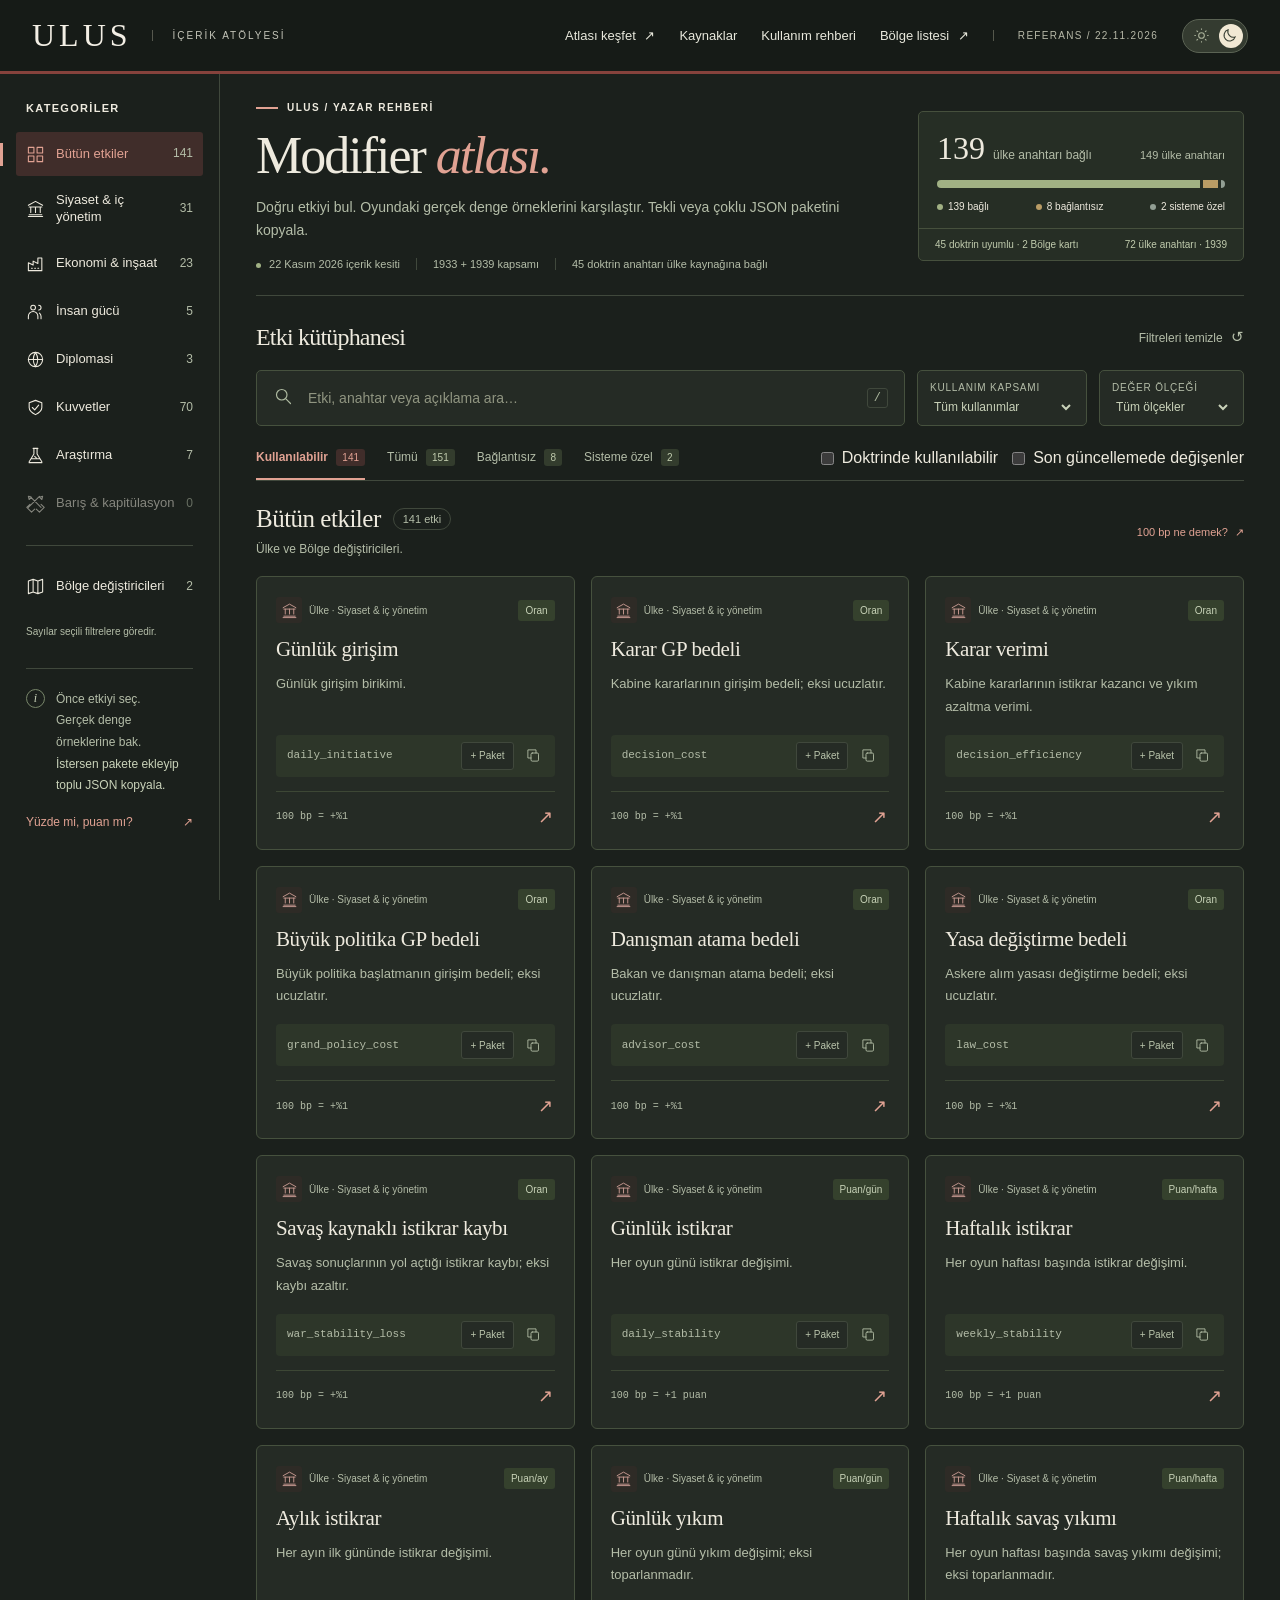
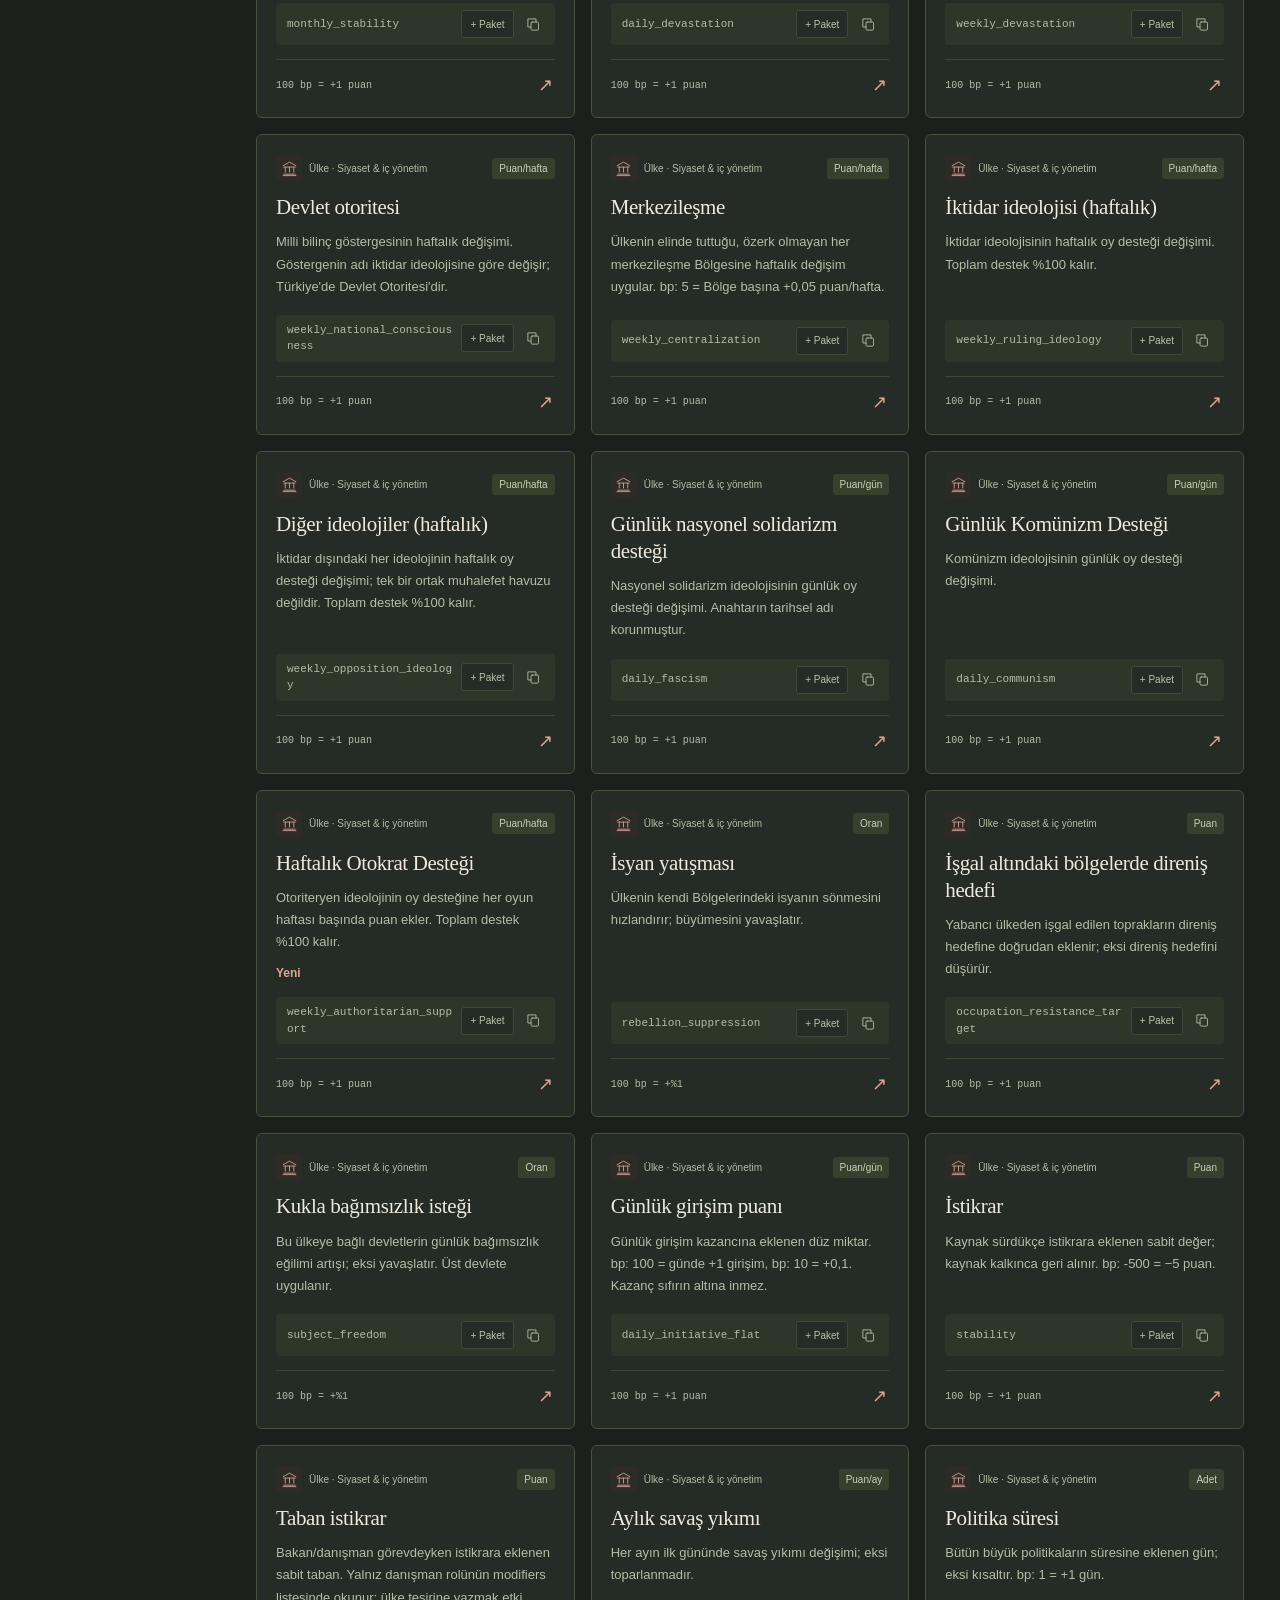
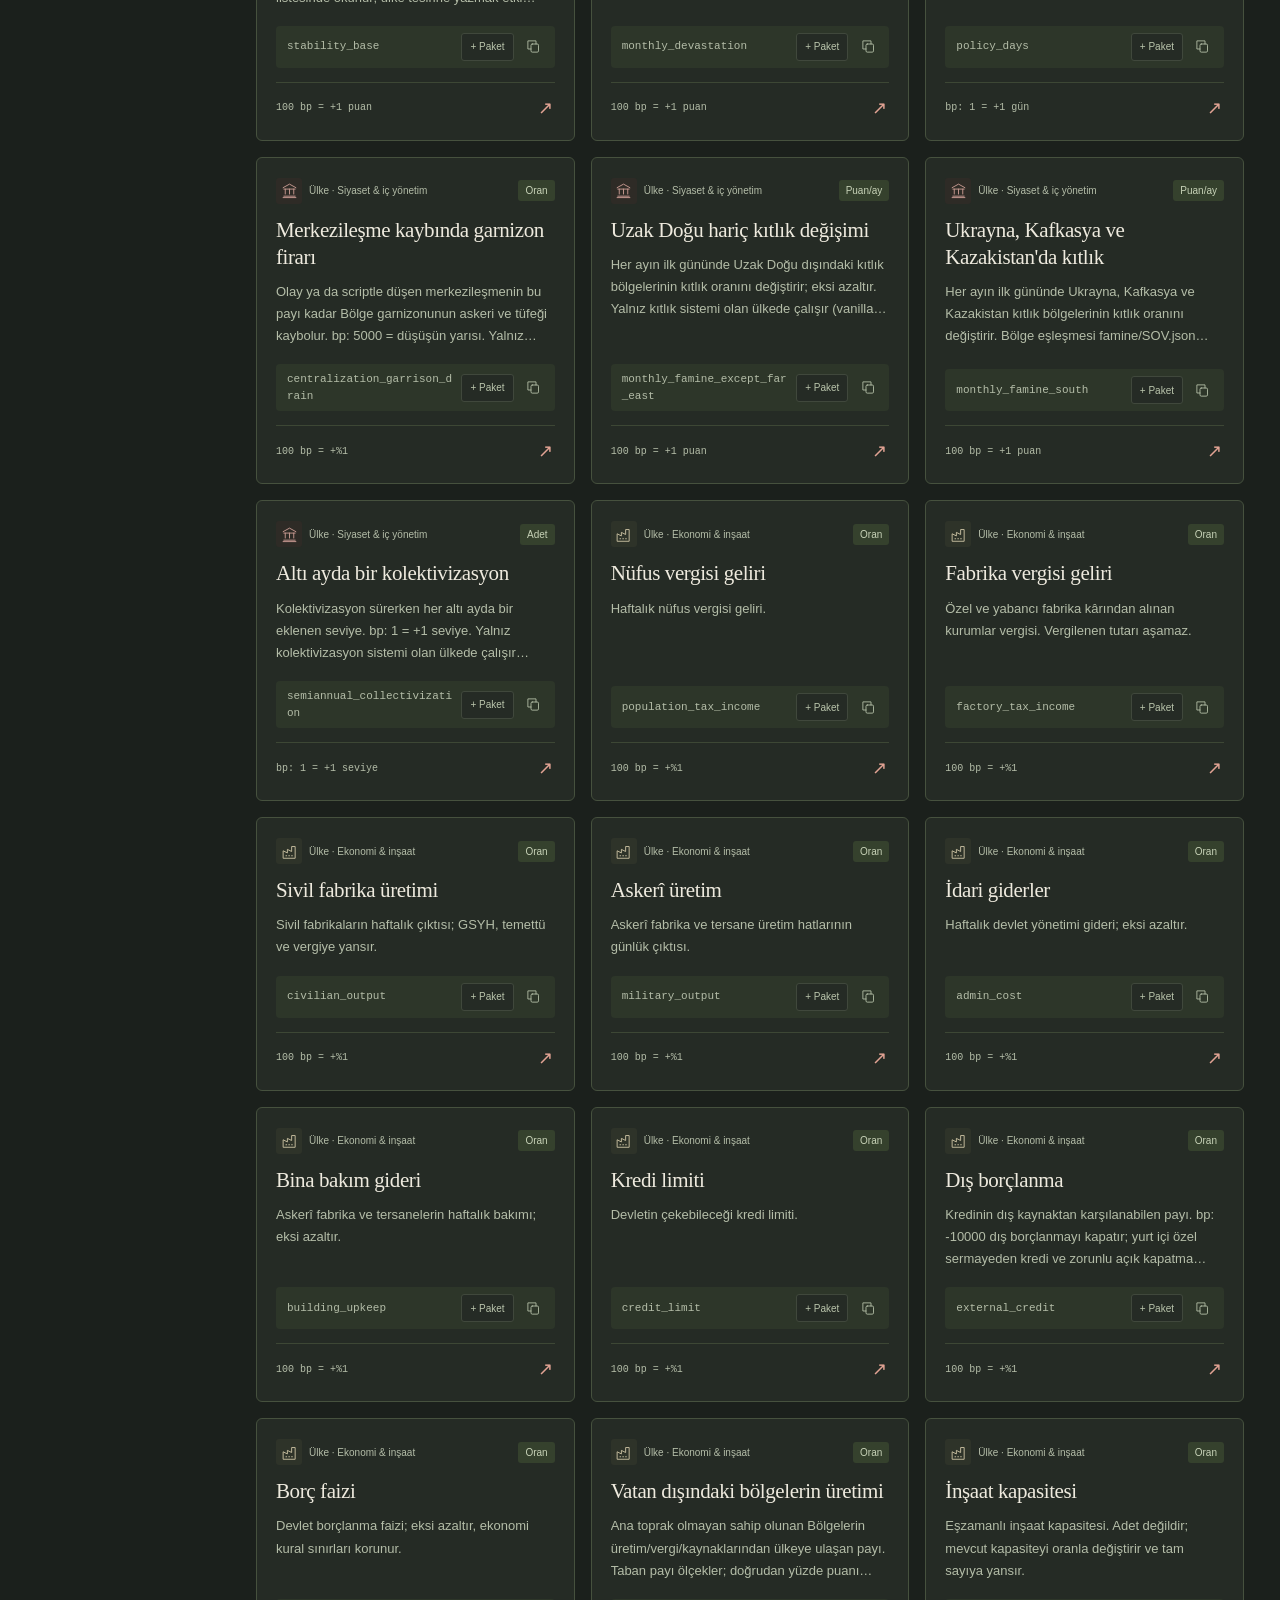
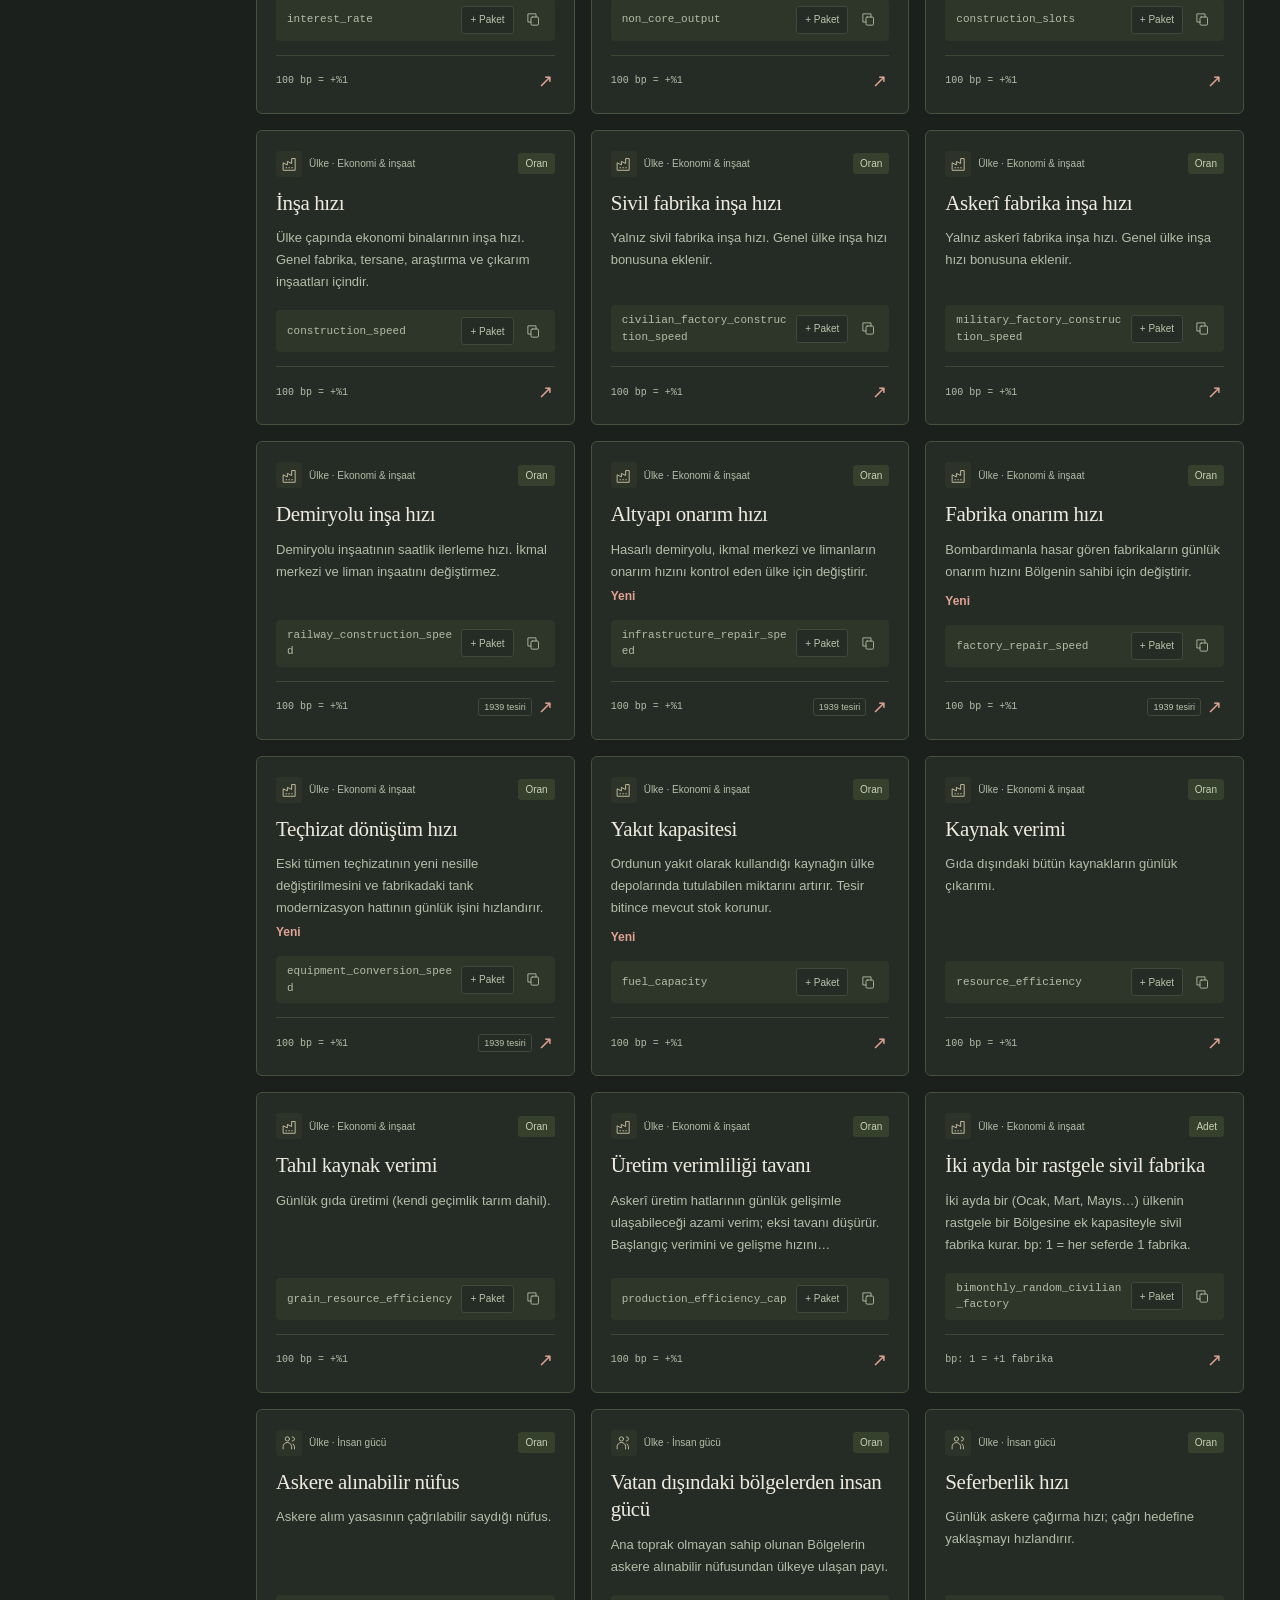
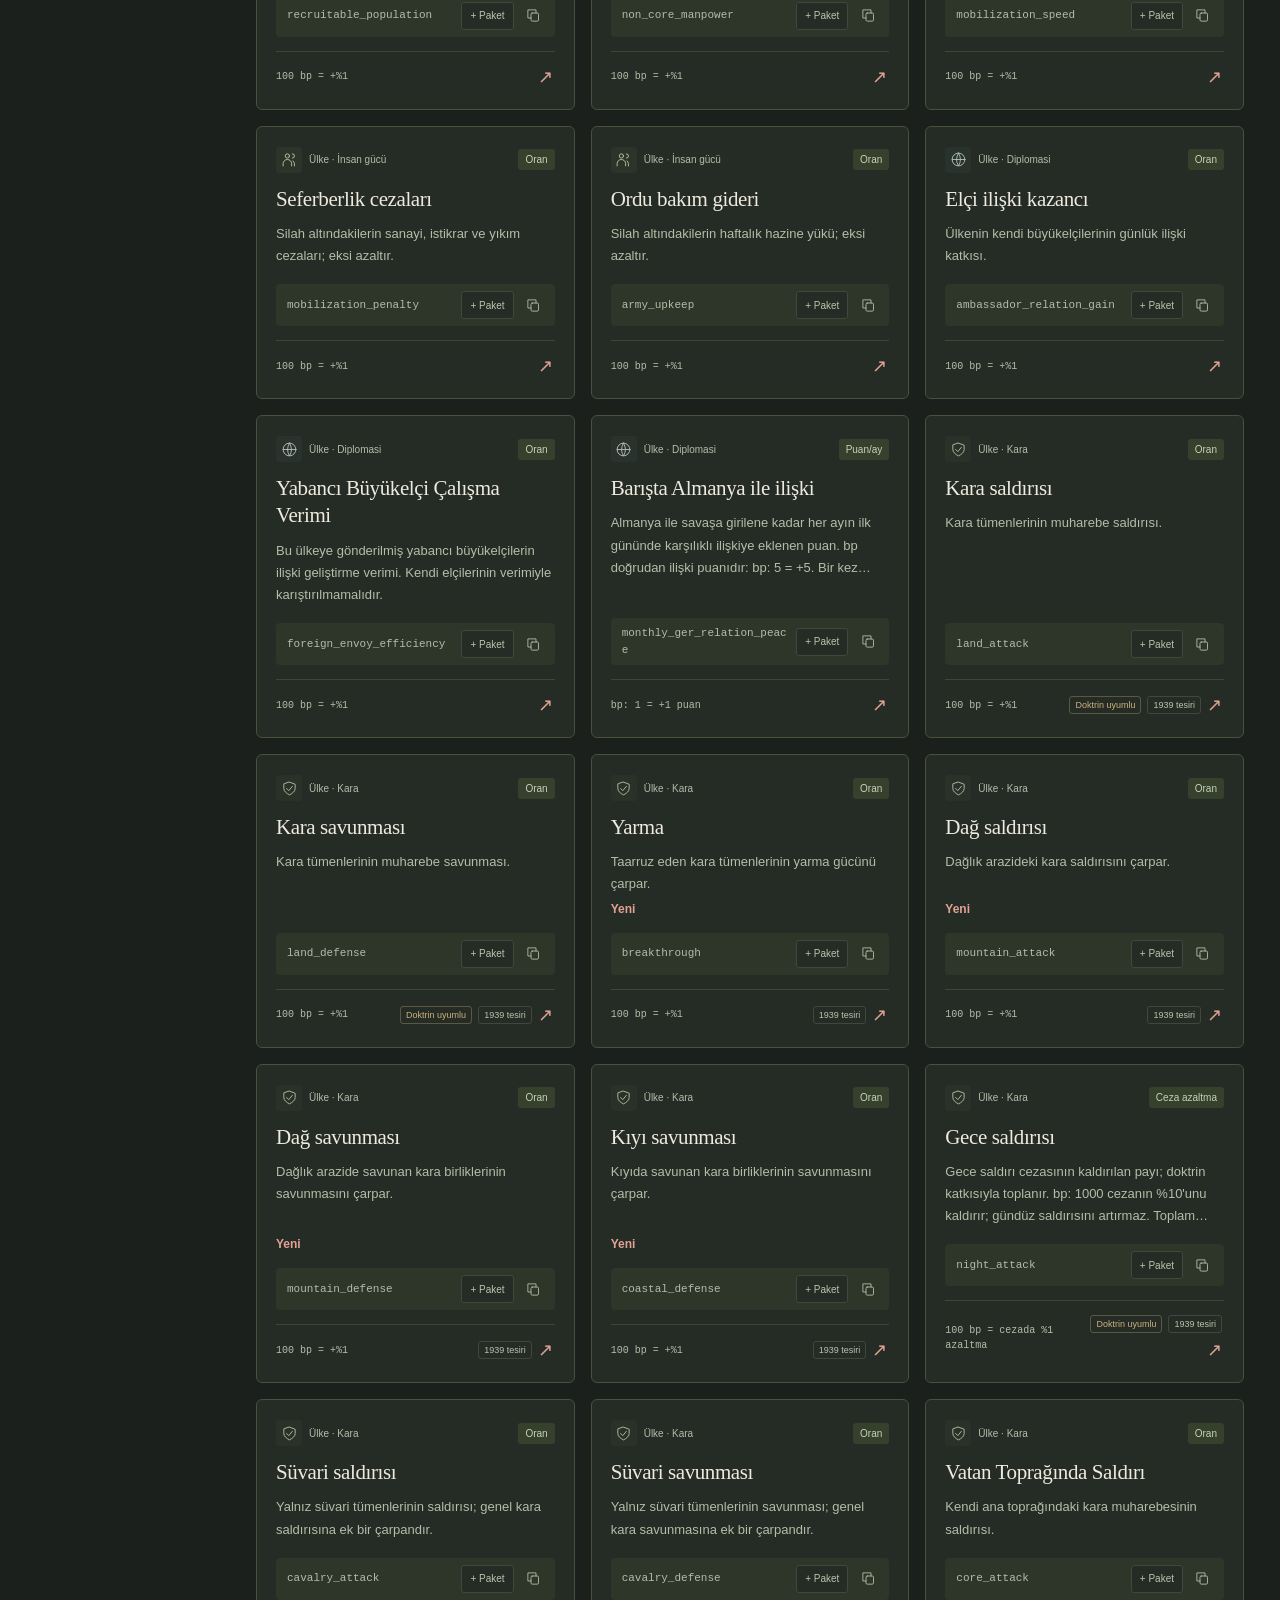
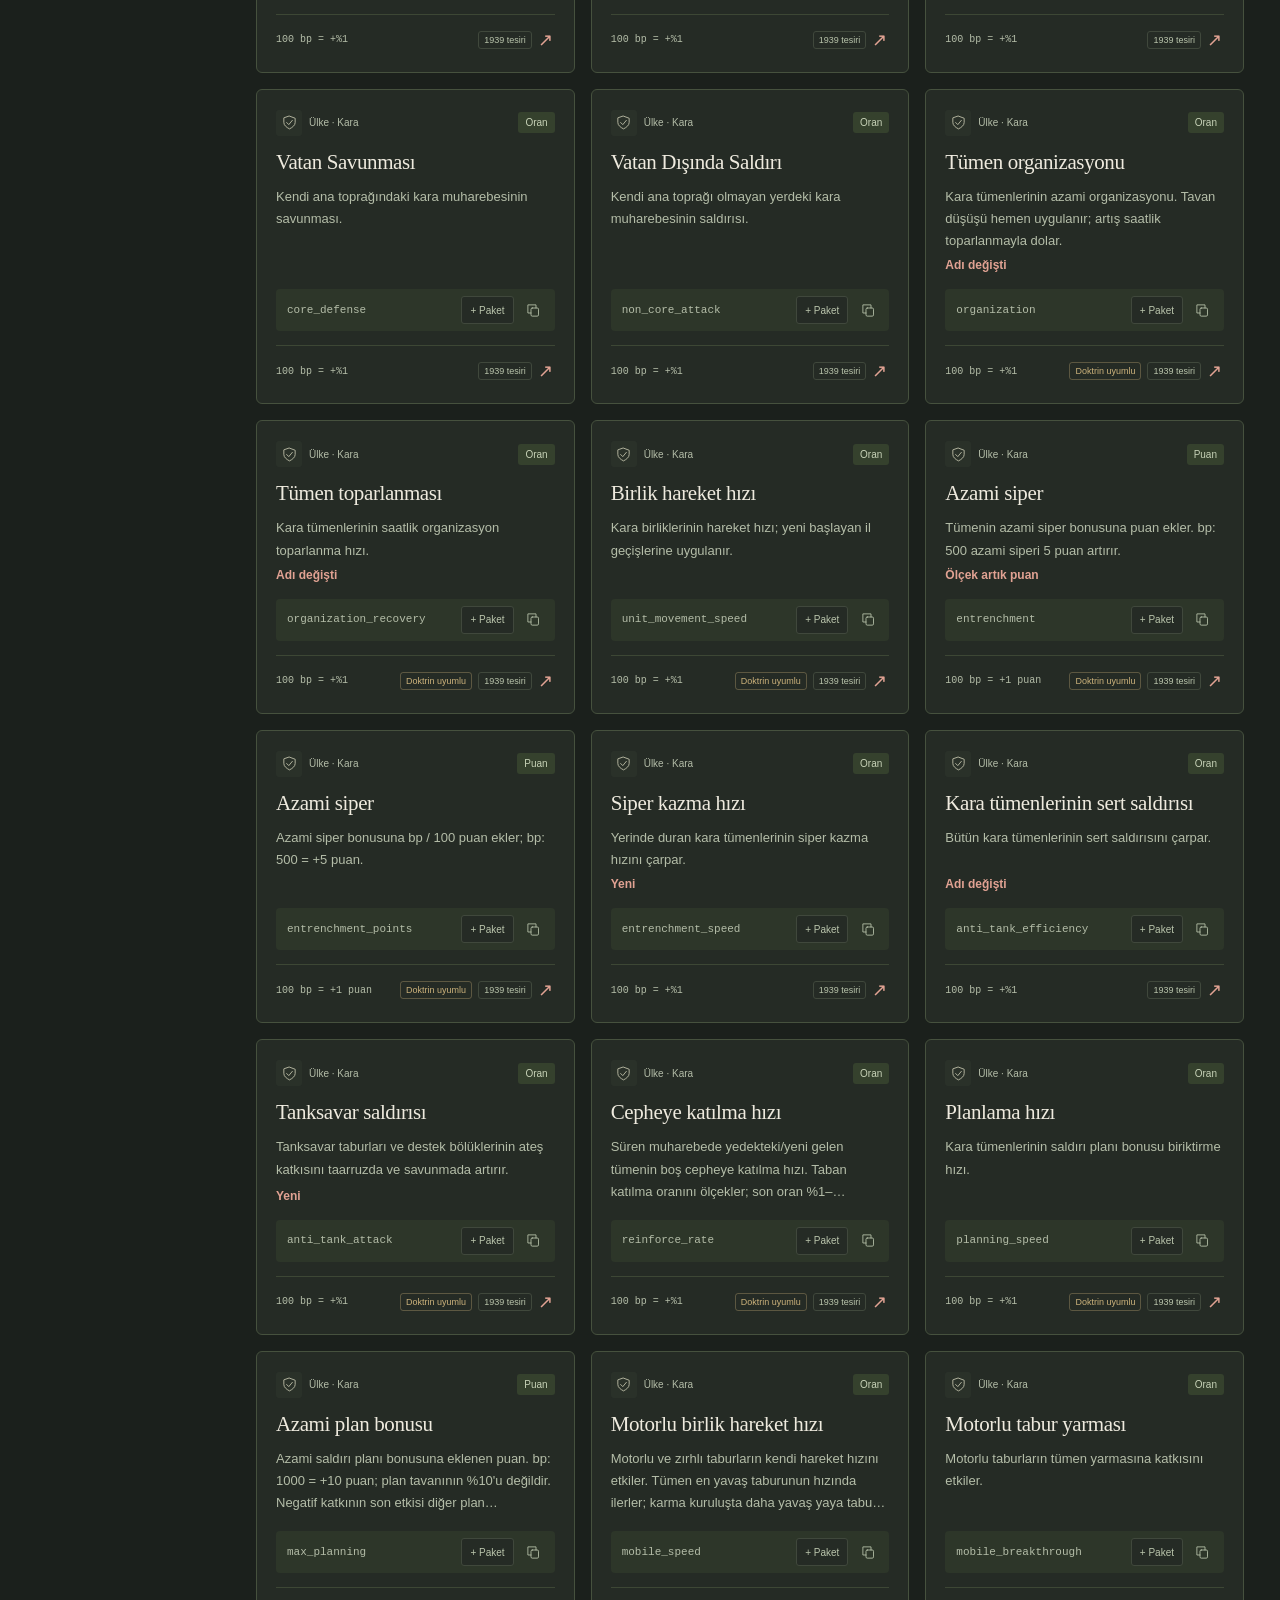
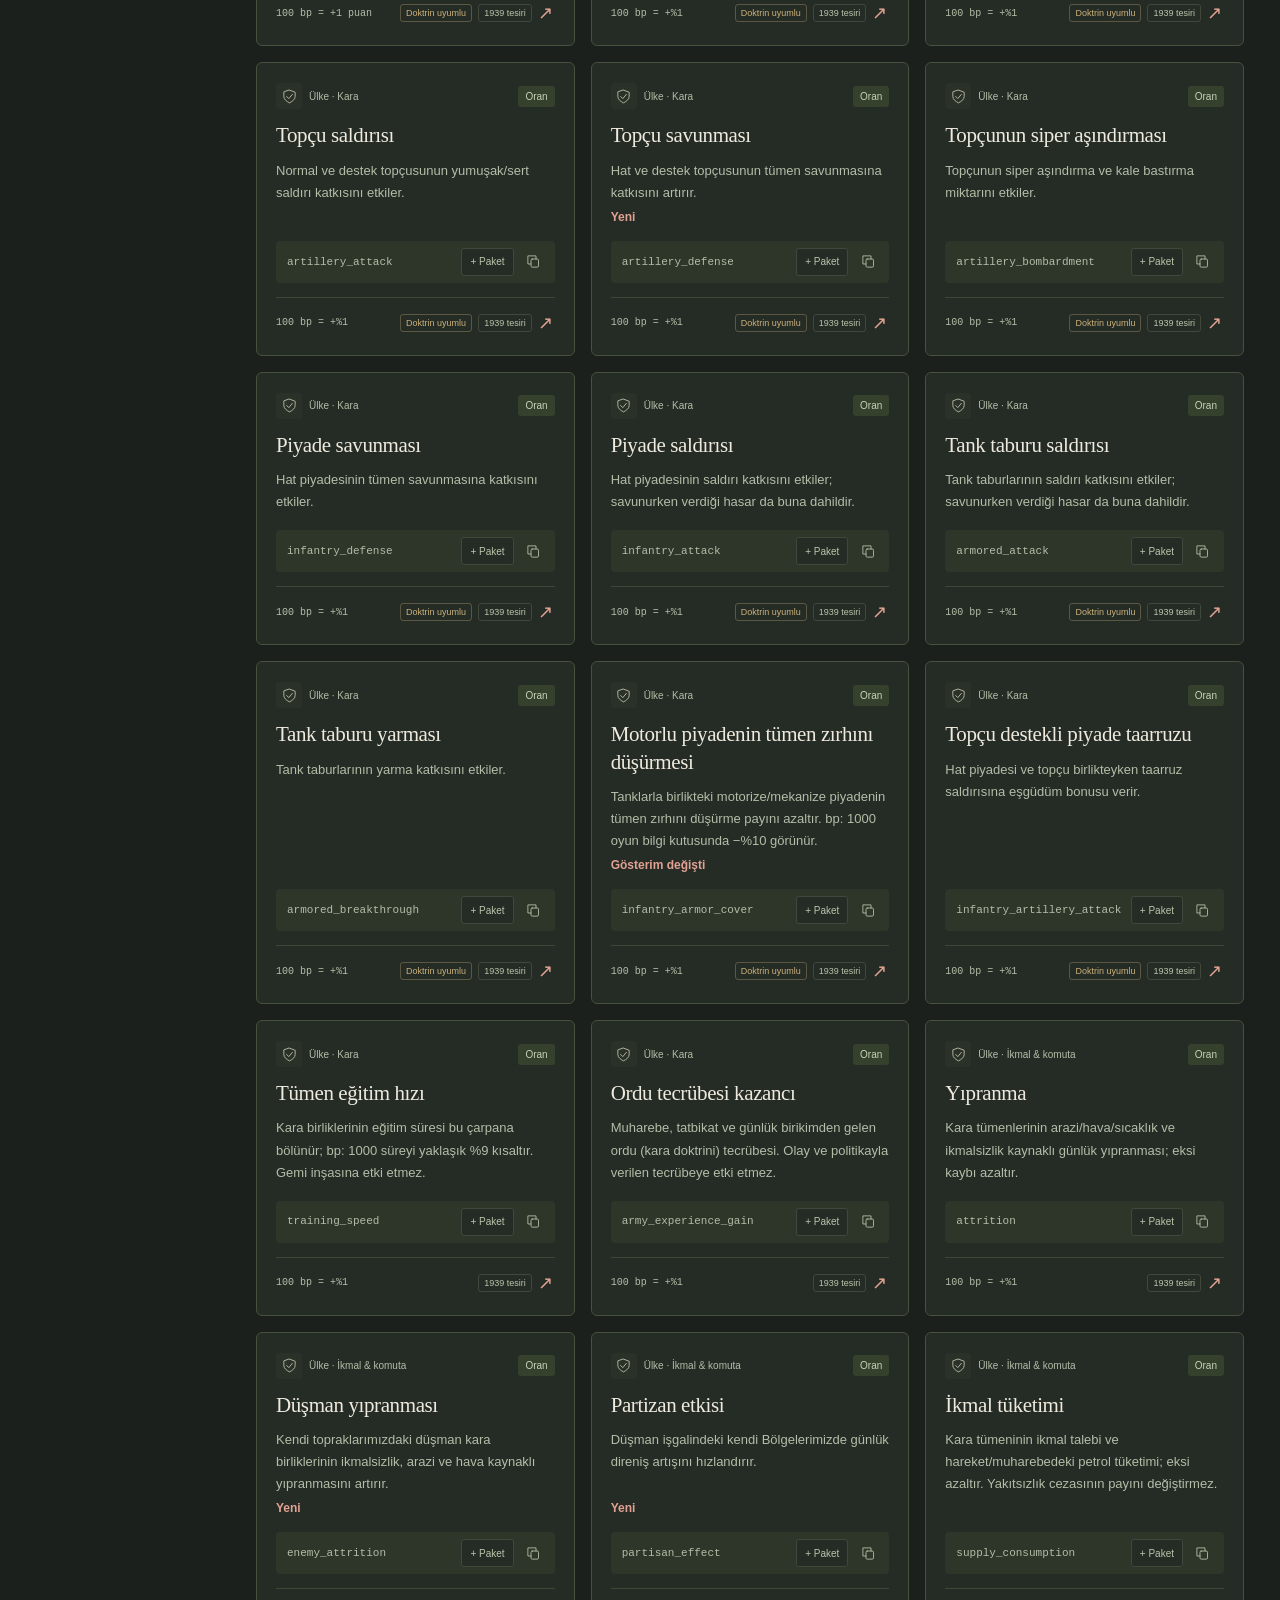
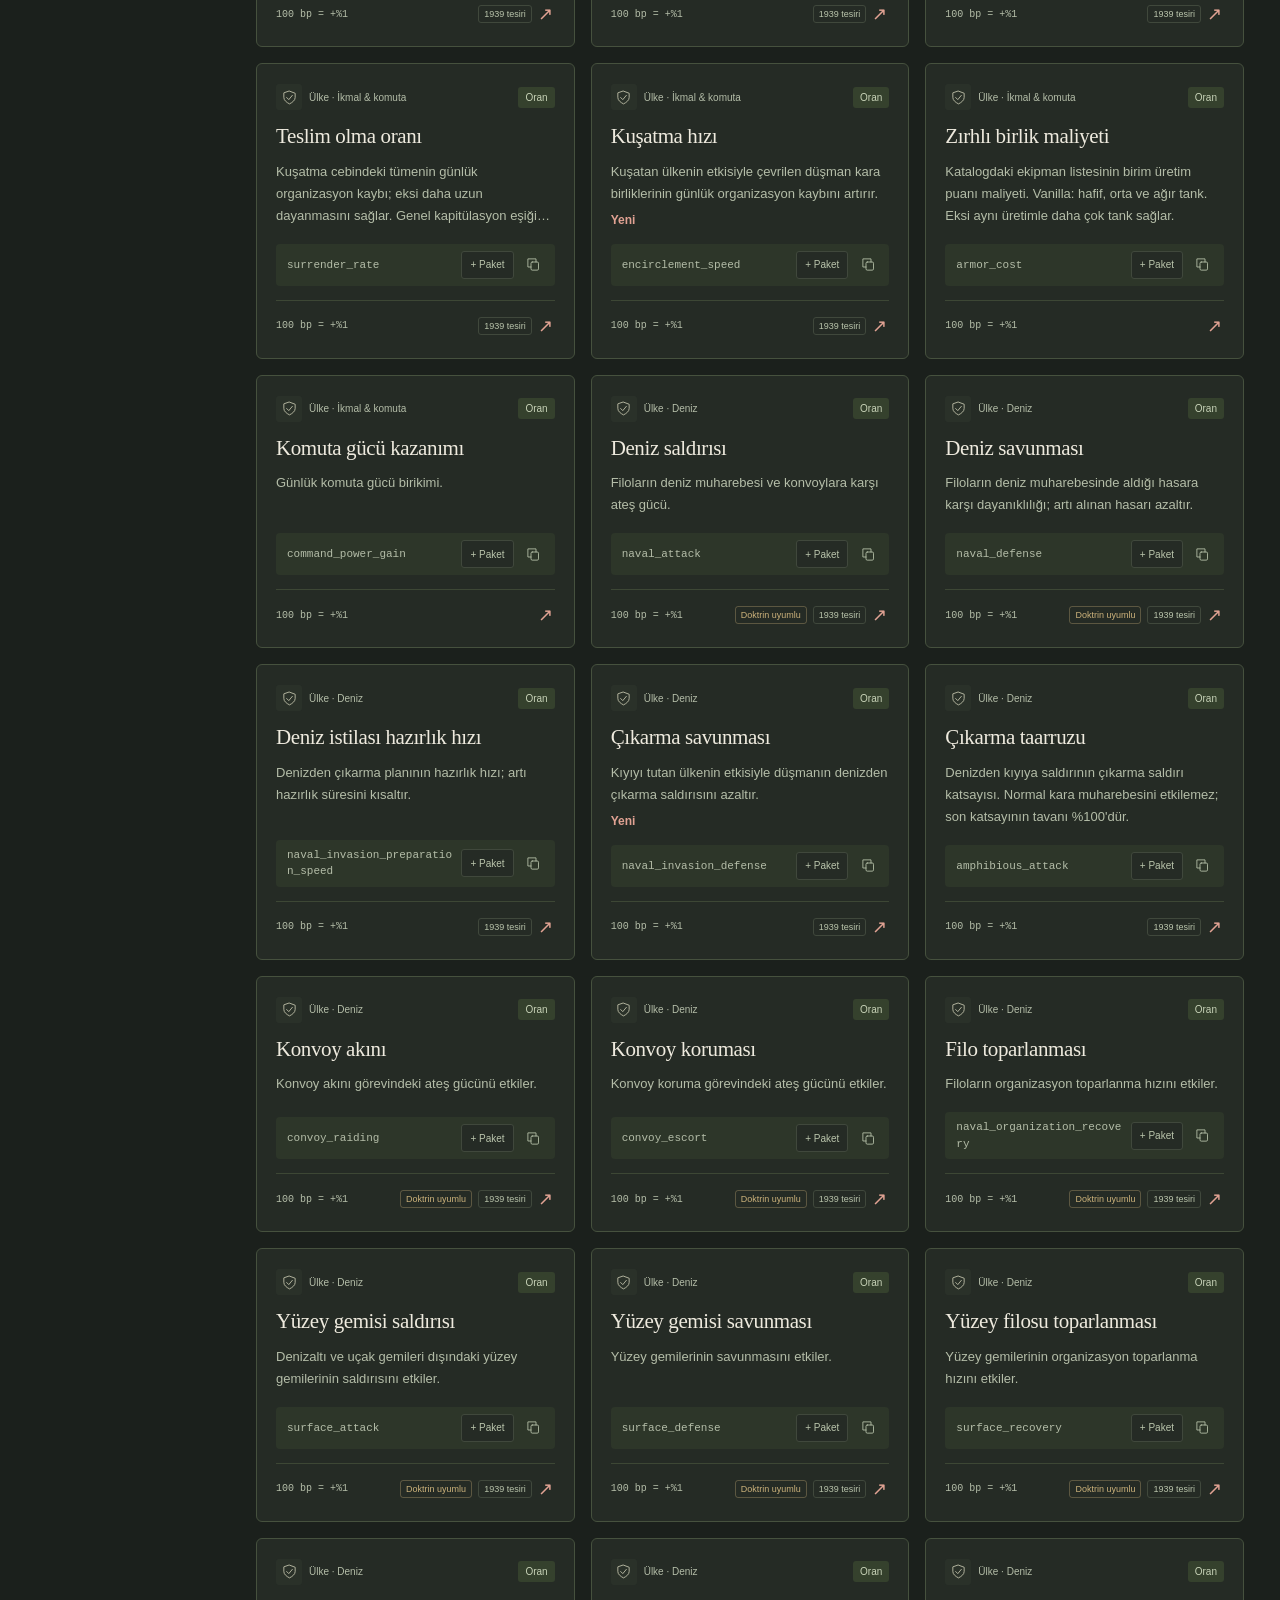
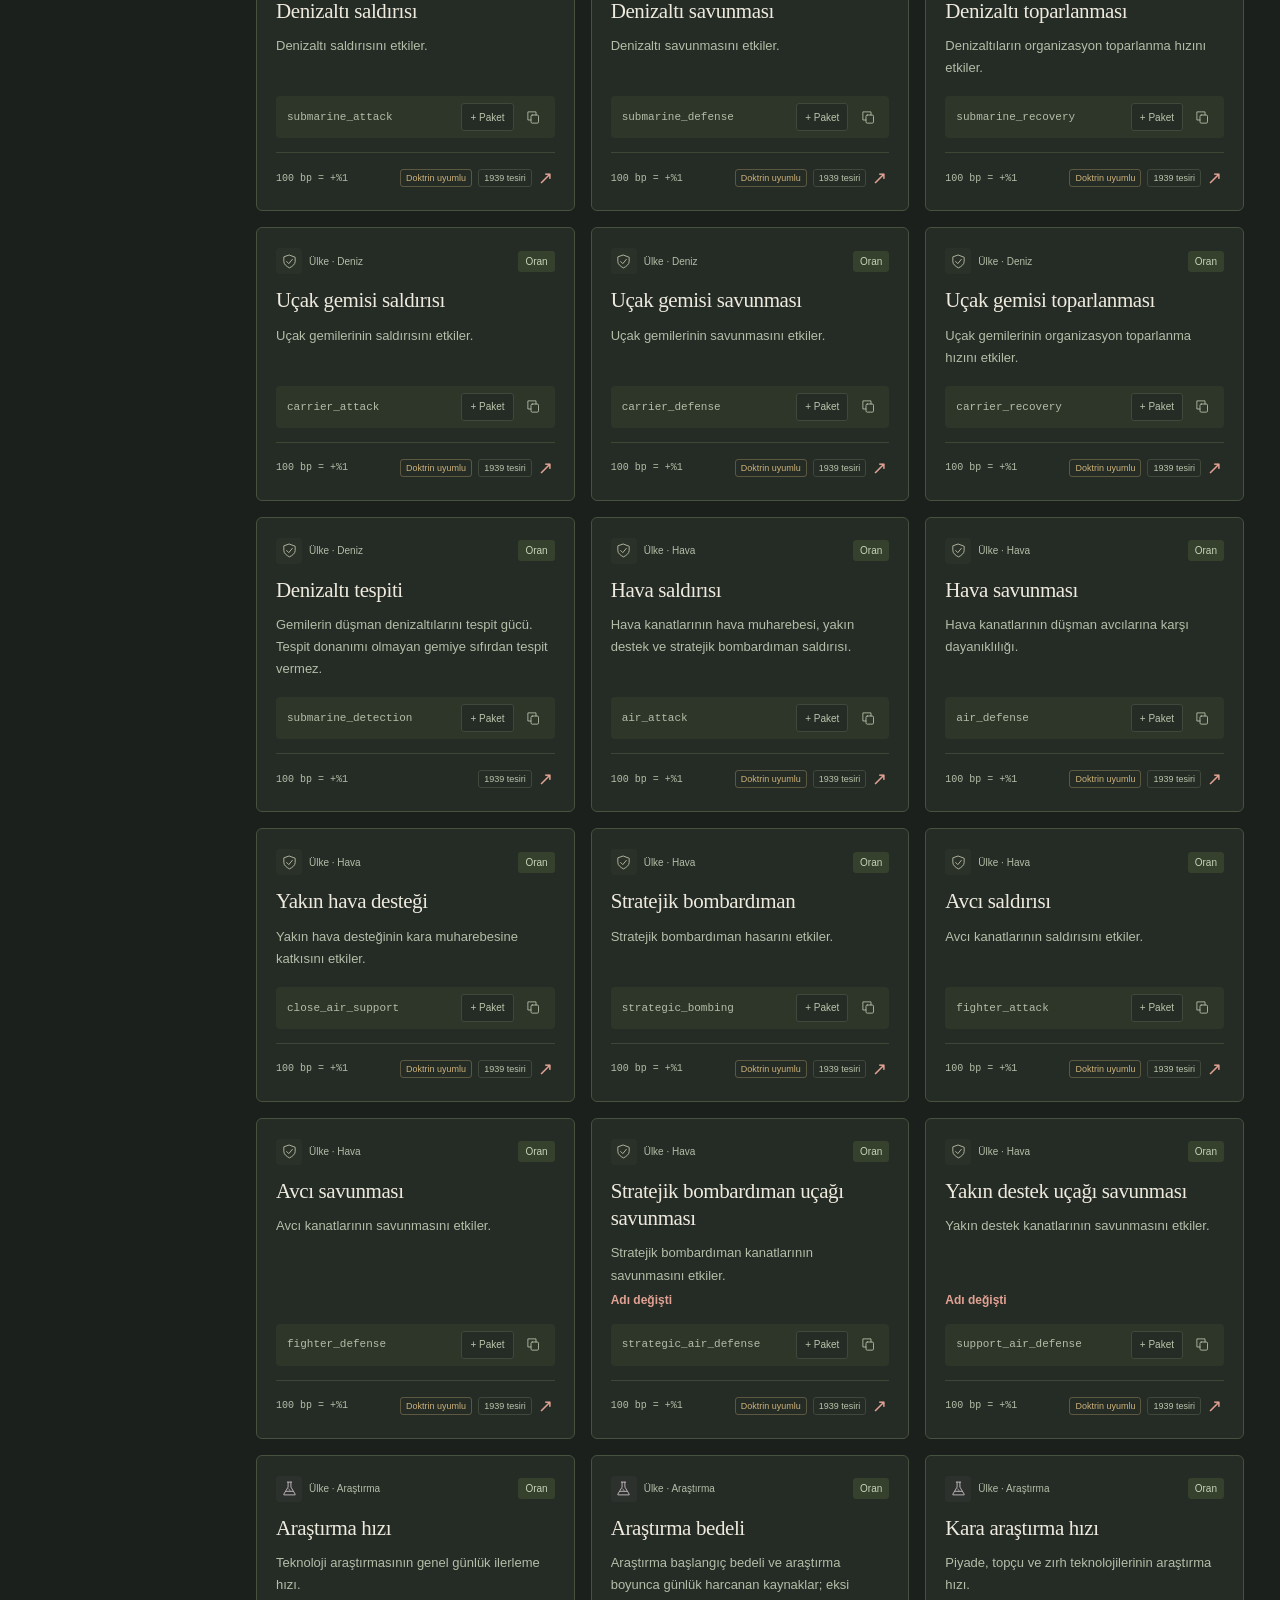
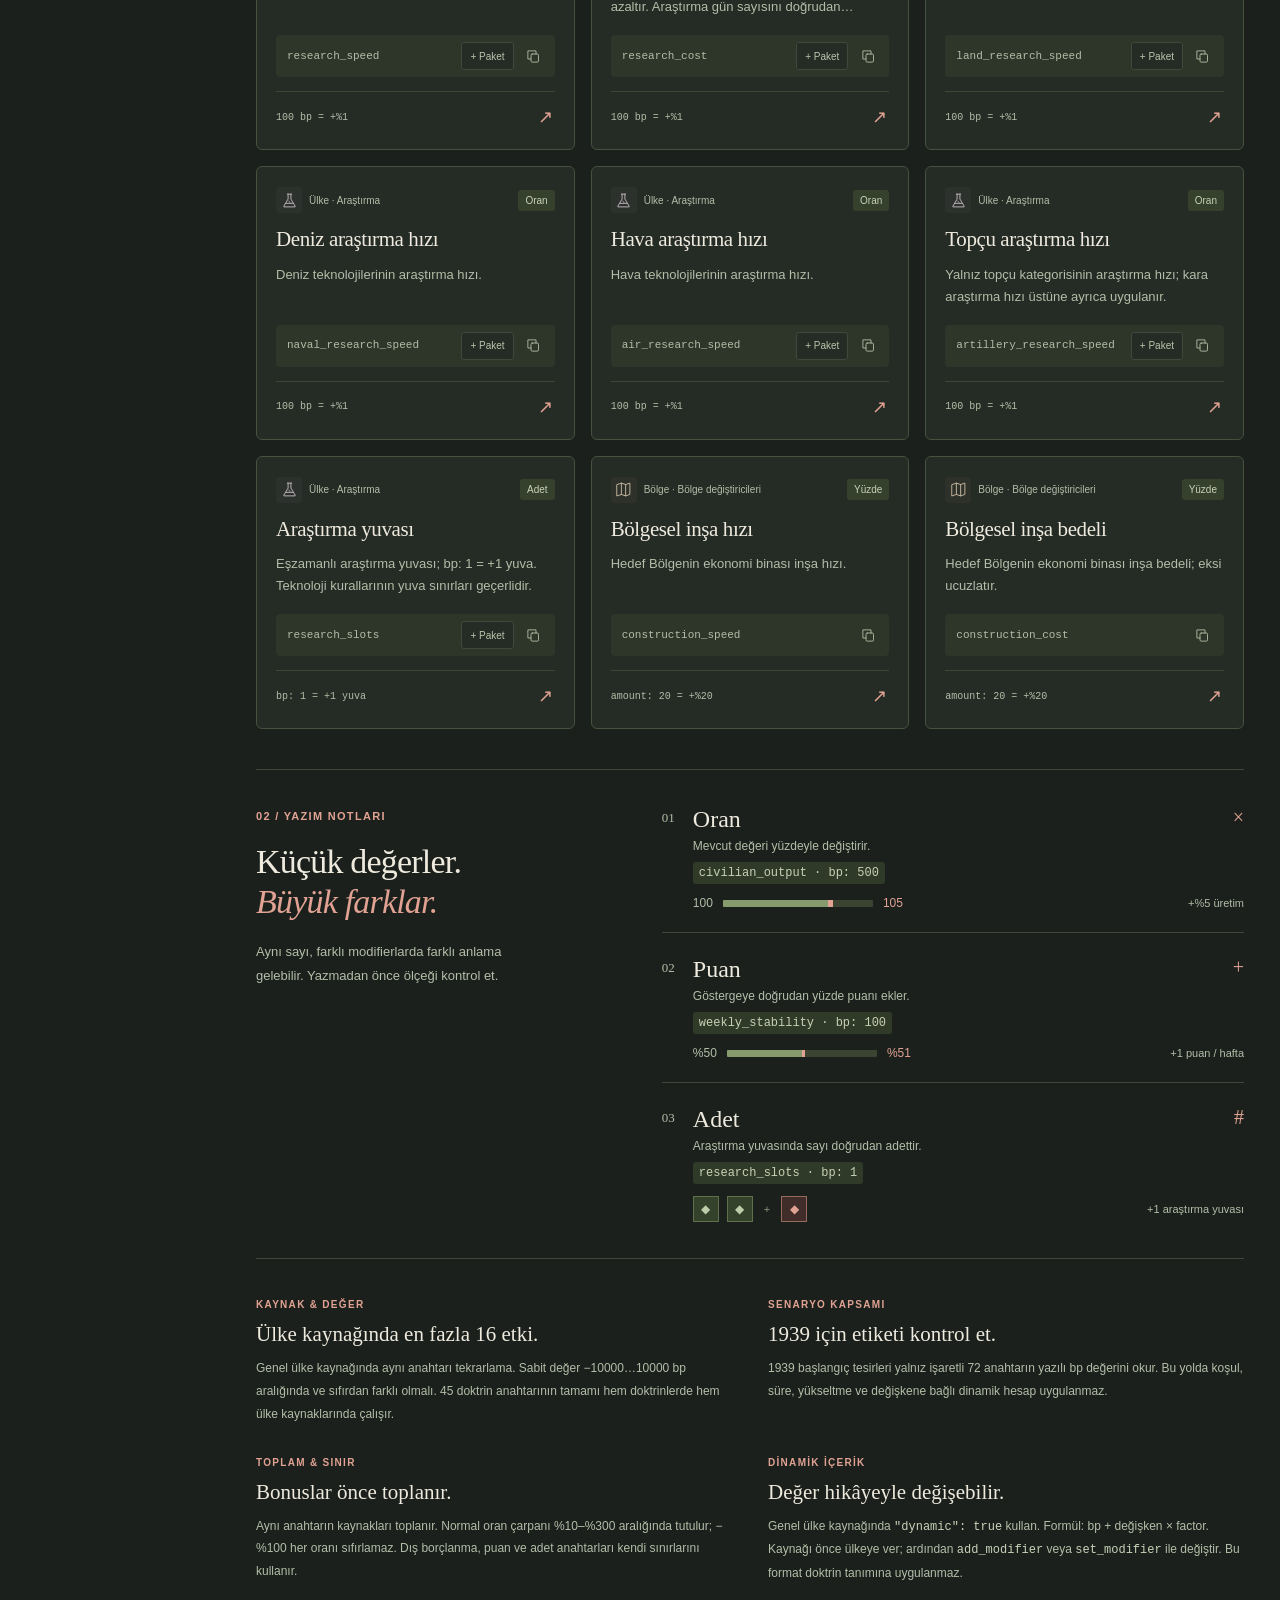
==== commit a5a89d1f: "kaynak rehberi 1933 ve 1939 kaynak kapsamını ve kopyalanabilir stok, yatak ve çıkarım örneklerini ek" ====
--- a/index.html
+++ b/index.html
@@ -6,20 +6,20 @@
   <meta name="theme-color" content="#252724">
   <meta name="description" content="ULUS içerik yazarları için modifier atlası. Kategorileri keşfedin, oyundaki gerçek denge örneklerini görün ve tekli veya çoklu JSON paketlerini kopyalayın.">
   <title>Modifier Atlası · ULUS</title>
-  <script>window.ATLAS_VERSION='202611220200';(()=>{const check=()=>{try{fetch('version.json?t='+Date.now(),{cache:'no-store'}).then(r=>r.ok?r.json():null).then(v=>{if(!v||!v.version||v.version===window.ATLAS_VERSION)return;const u=new URL(location.href);if(u.searchParams.get('_v')===v.version)return;u.searchParams.set('_v',v.version);location.replace(u.href);}).catch(()=>{});}catch(e){}};check();addEventListener('pageshow',e=>{if(e.persisted)check();});document.addEventListener('visibilitychange',()=>{if(document.visibilityState==='visible')check();});document.addEventListener('DOMContentLoaded',()=>{for(const n of document.querySelectorAll('[data-atlas-version]'))n.textContent='Sürüm '+window.ATLAS_VERSION;});})();</script>
-  <script src="theme.js?v=202611220200"></script>
+  <script>window.ATLAS_VERSION='202611220423';(()=>{const check=()=>{try{fetch('version.json?t='+Date.now(),{cache:'no-store'}).then(r=>r.ok?r.json():null).then(v=>{if(!v||!v.version||v.version===window.ATLAS_VERSION)return;const u=new URL(location.href);if(u.searchParams.get('_v')===v.version)return;u.searchParams.set('_v',v.version);location.replace(u.href);}).catch(()=>{});}catch(e){}};check();addEventListener('pageshow',e=>{if(e.persisted)check();});document.addEventListener('visibilitychange',()=>{if(document.visibilityState==='visible')check();});document.addEventListener('DOMContentLoaded',()=>{for(const n of document.querySelectorAll('[data-atlas-version]'))n.textContent='Sürüm '+window.ATLAS_VERSION;});})();</script>
+  <script src="theme.js?v=202611220423"></script>
   <link rel="icon" href="favicon.svg" type="image/svg+xml">
-  <link rel="stylesheet" href="style.css?v=202611220200">
-  <link rel="stylesheet" href="theme.css?v=202611220200">
-  <link rel="stylesheet" href="atlas.css?v=202611220200">
-  <script src="data.js?v=202611220200" defer></script>
-  <script src="app.js?v=202611220200" defer></script>
+  <link rel="stylesheet" href="style.css?v=202611220423">
+  <link rel="stylesheet" href="theme.css?v=202611220423">
+  <link rel="stylesheet" href="atlas.css?v=202611220423">
+  <script src="data.js?v=202611220423" defer></script>
+  <script src="app.js?v=202611220423" defer></script>
 </head>
 <body>
   <a class="skip-link" href="#catalogue">Kataloğa geç</a>
   <header class="topbar">
     <a class="brand" href="./" aria-label="ULUS Modifier Atlası ana sayfa">ULUS<span>İÇERİK ATÖLYESİ</span></a>
-    <nav aria-label="Üst menü"><a href="#catalogue">Atlası keşfet <span>↗</span></a><a href="#guide">Kullanım rehberi</a><a href="bolgeler.html">Bölge listesi <span>↗</span></a><span class="edition">REFERANS / 22.11.2026</span><button type="button" class="theme-toggle" id="themeToggle" aria-label="Karanlık mod" aria-pressed="true" title="Aydınlık moda geç"><svg class="theme-sun" viewBox="0 0 24 24" fill="none" stroke="currentColor" stroke-width="1.5" aria-hidden="true"><circle cx="12" cy="12" r="4"/><path d="M12 2v2m0 16v2M2 12h2m16 0h2M5 5l2 2m10 10 2 2M5 19l2-2M17 7l2-2"/></svg><svg class="theme-moon" viewBox="0 0 24 24" fill="none" stroke="currentColor" stroke-width="1.5" aria-hidden="true"><path d="M20 14A8 8 0 0 1 10 4a8 8 0 1 0 10 10Z"/></svg></button></nav>
+    <nav aria-label="Üst menü"><a href="#catalogue">Atlası keşfet <span>↗</span></a><a href="kaynaklar.html">Kaynaklar</a><a href="#guide" class="guide-nav">Kullanım rehberi</a><a href="bolgeler.html">Bölge listesi <span>↗</span></a><span class="edition">REFERANS / 22.11.2026</span><button type="button" class="theme-toggle" id="themeToggle" aria-label="Karanlık mod" aria-pressed="true" title="Aydınlık moda geç"><svg class="theme-sun" viewBox="0 0 24 24" fill="none" stroke="currentColor" stroke-width="1.5" aria-hidden="true"><circle cx="12" cy="12" r="4"/><path d="M12 2v2m0 16v2M2 12h2m16 0h2M5 5l2 2m10 10 2 2M5 19l2-2M17 7l2-2"/></svg><svg class="theme-moon" viewBox="0 0 24 24" fill="none" stroke="currentColor" stroke-width="1.5" aria-hidden="true"><path d="M20 14A8 8 0 0 1 10 4a8 8 0 1 0 10 10Z"/></svg></button></nav>
   </header>
 
   <div class="layout">
@@ -61,7 +61,7 @@
         <div class="results-heading"><div><div class="results-title"><h3 id="currentCategory">Bütün etkiler</h3><span class="result-count" id="resultCount" role="status" aria-live="polite"></span></div><p id="categoryDescription"></p></div><a class="scale-help" href="#guide">100 bp ne demek? <span>↗</span></a></div>
         <div id="armyFilters" class="army-filters" role="group" aria-label="Kuvvet alanı" hidden></div>
         <div id="cards" class="cards"></div>
-        <div class="empty-state" id="emptyState" hidden><span>⌕</span><h3>Bu filtrelerde etki bulunamadı.</h3><p id="emptyHint">Başka bir kelime deneyebilir veya filtreleri temizleyebilirsin.</p><button id="emptyReset">Filtreleri temizle</button><button id="emptyAllStatuses" class="secondary-action" hidden>Tüm durumları göster</button></div>
+        <div class="empty-state" id="emptyState" hidden><span>⌕</span><h3>Bu filtrelerde etki bulunamadı.</h3><p id="emptyHint">Başka bir kelime deneyebilir veya filtreleri temizleyebilirsin.</p><p><a id="resourceSearchLink" class="resource-search-link" href="kaynaklar.html">Kaynaklar bölümünde ara ↗</a></p><button id="emptyReset">Filtreleri temizle</button><button id="emptyAllStatuses" class="secondary-action" hidden>Tüm durumları göster</button></div>
       </section>
 
       <section class="guide" id="guide" aria-labelledby="guideTitle">
--- a/atlas.css
+++ b/atlas.css
@@ -33,6 +33,8 @@
 .catalogue-toggles{display:flex;flex-wrap:wrap;gap:0 14px}
 .catalogue-toggles label{display:inline-flex;align-items:center;gap:8px;min-height:44px;color:var(--ink);cursor:pointer}
 .catalogue-toggles input{margin:0;accent-color:var(--brick,var(--red));cursor:pointer}
+.resource-search-link{display:inline-block;margin:4px 0 12px}
+@media(max-width:740px){.topbar nav .guide-nav{display:none}}
 .scope-note{font-size:12px;padding:12px 16px;margin-top:16px;border-radius:0 4px 4px 0}
 .results-heading{margin:23px 0 16px;align-items:center;gap:20px;letter-spacing:0;font-weight:400}
 .results-heading h3{font:25px/1.2 Georgia;letter-spacing:-.5px;margin:0;color:var(--ink)}
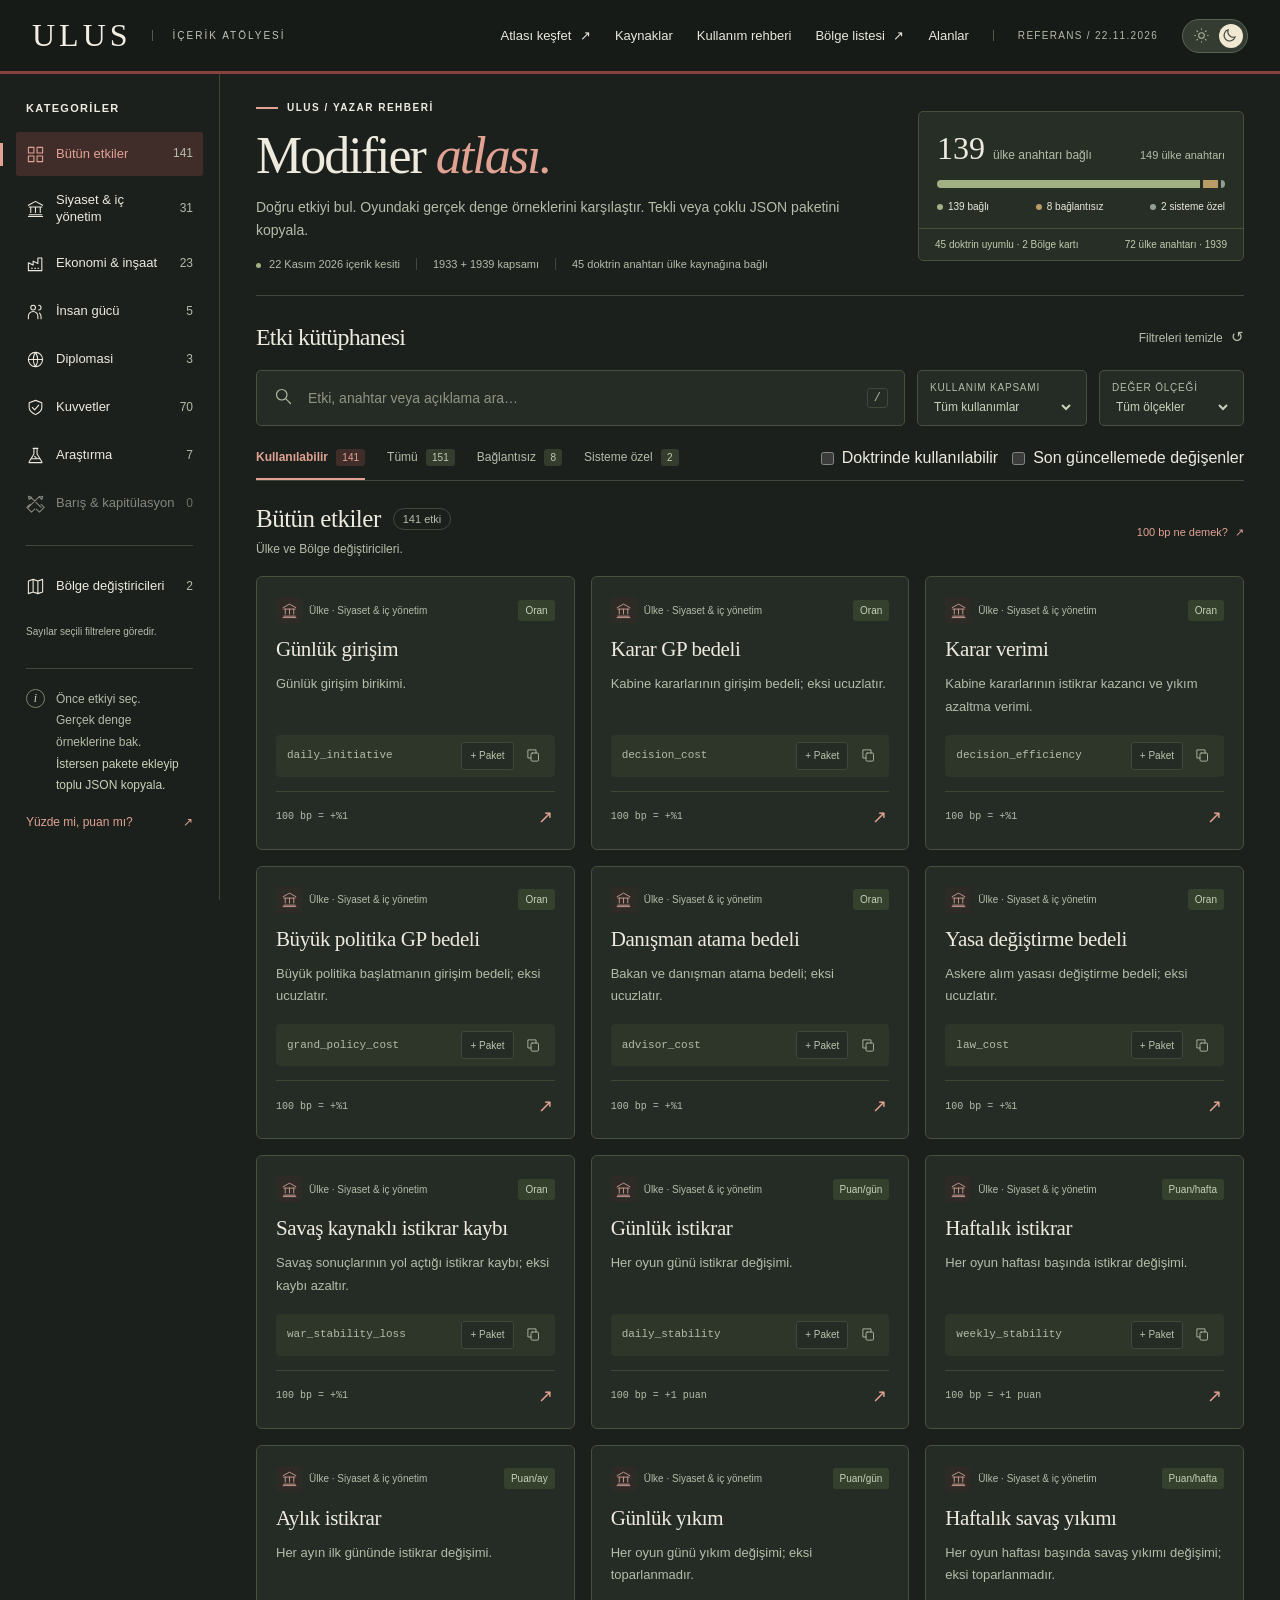
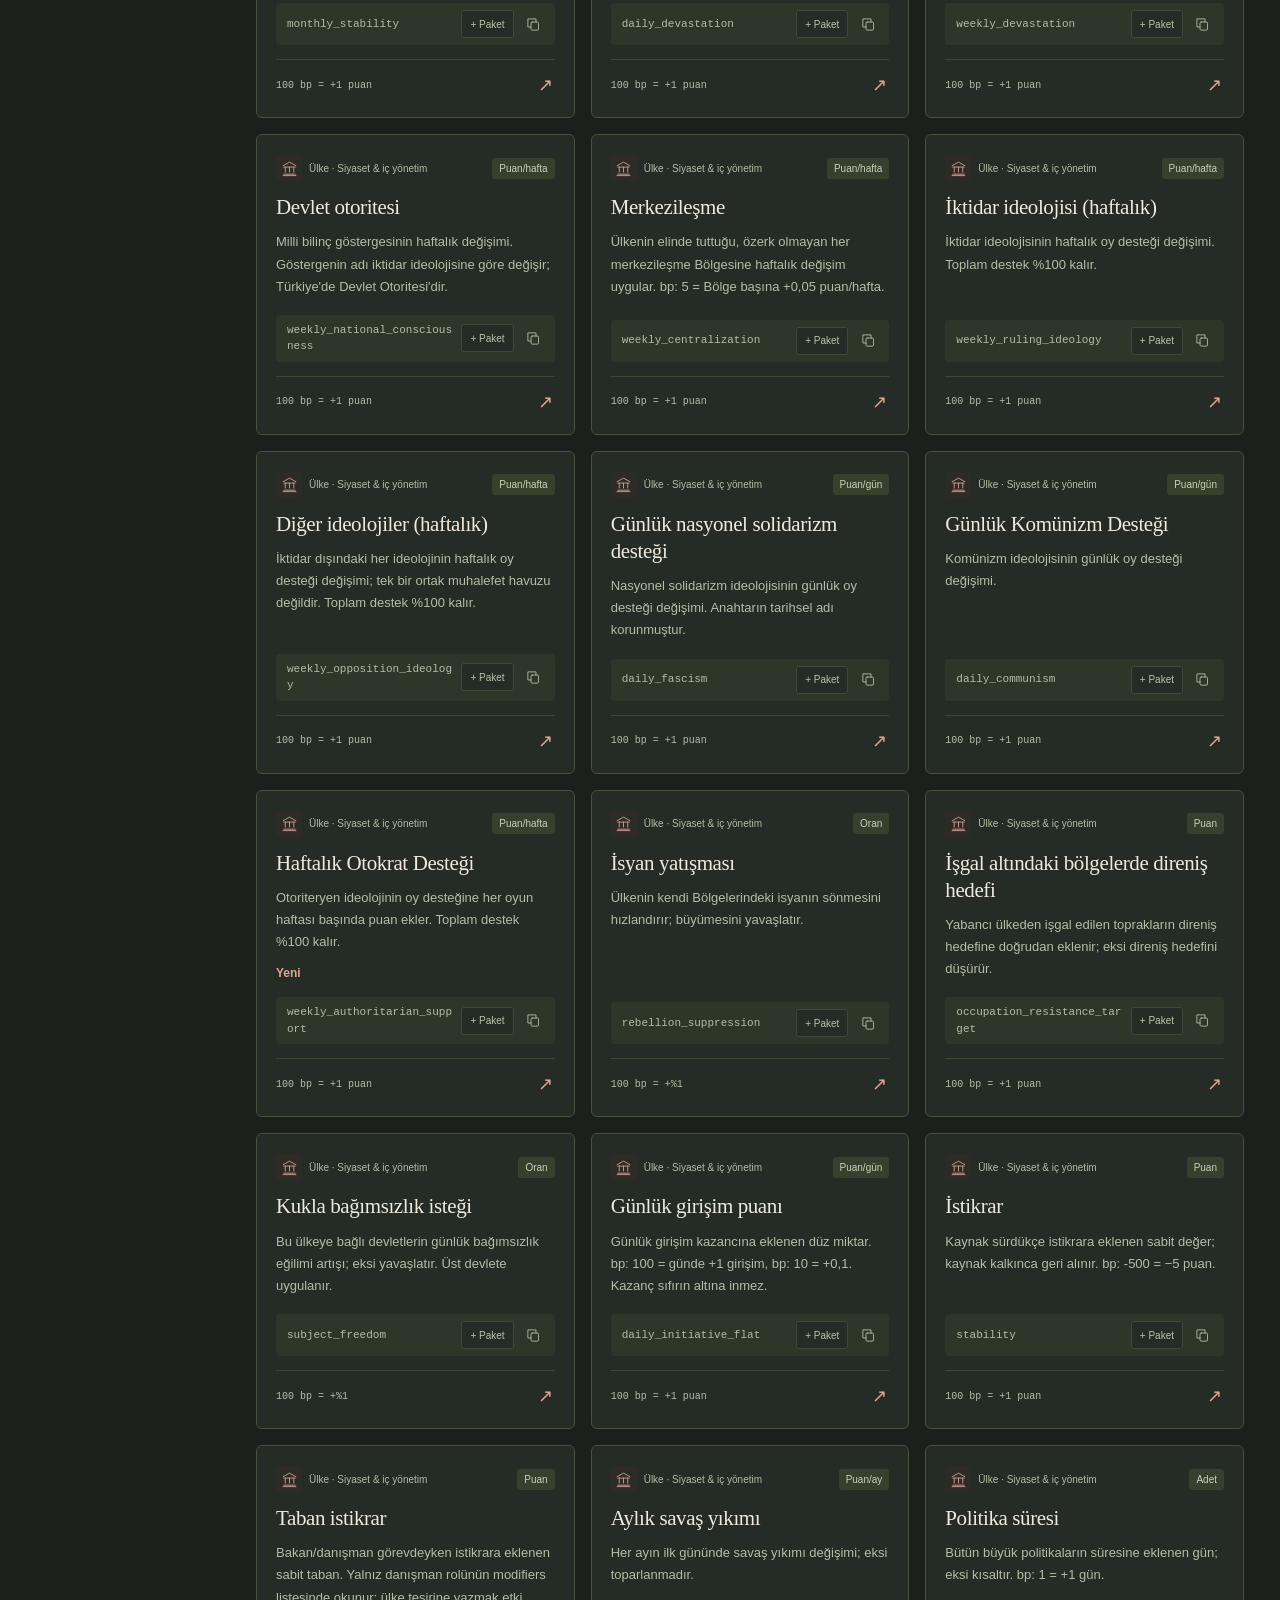
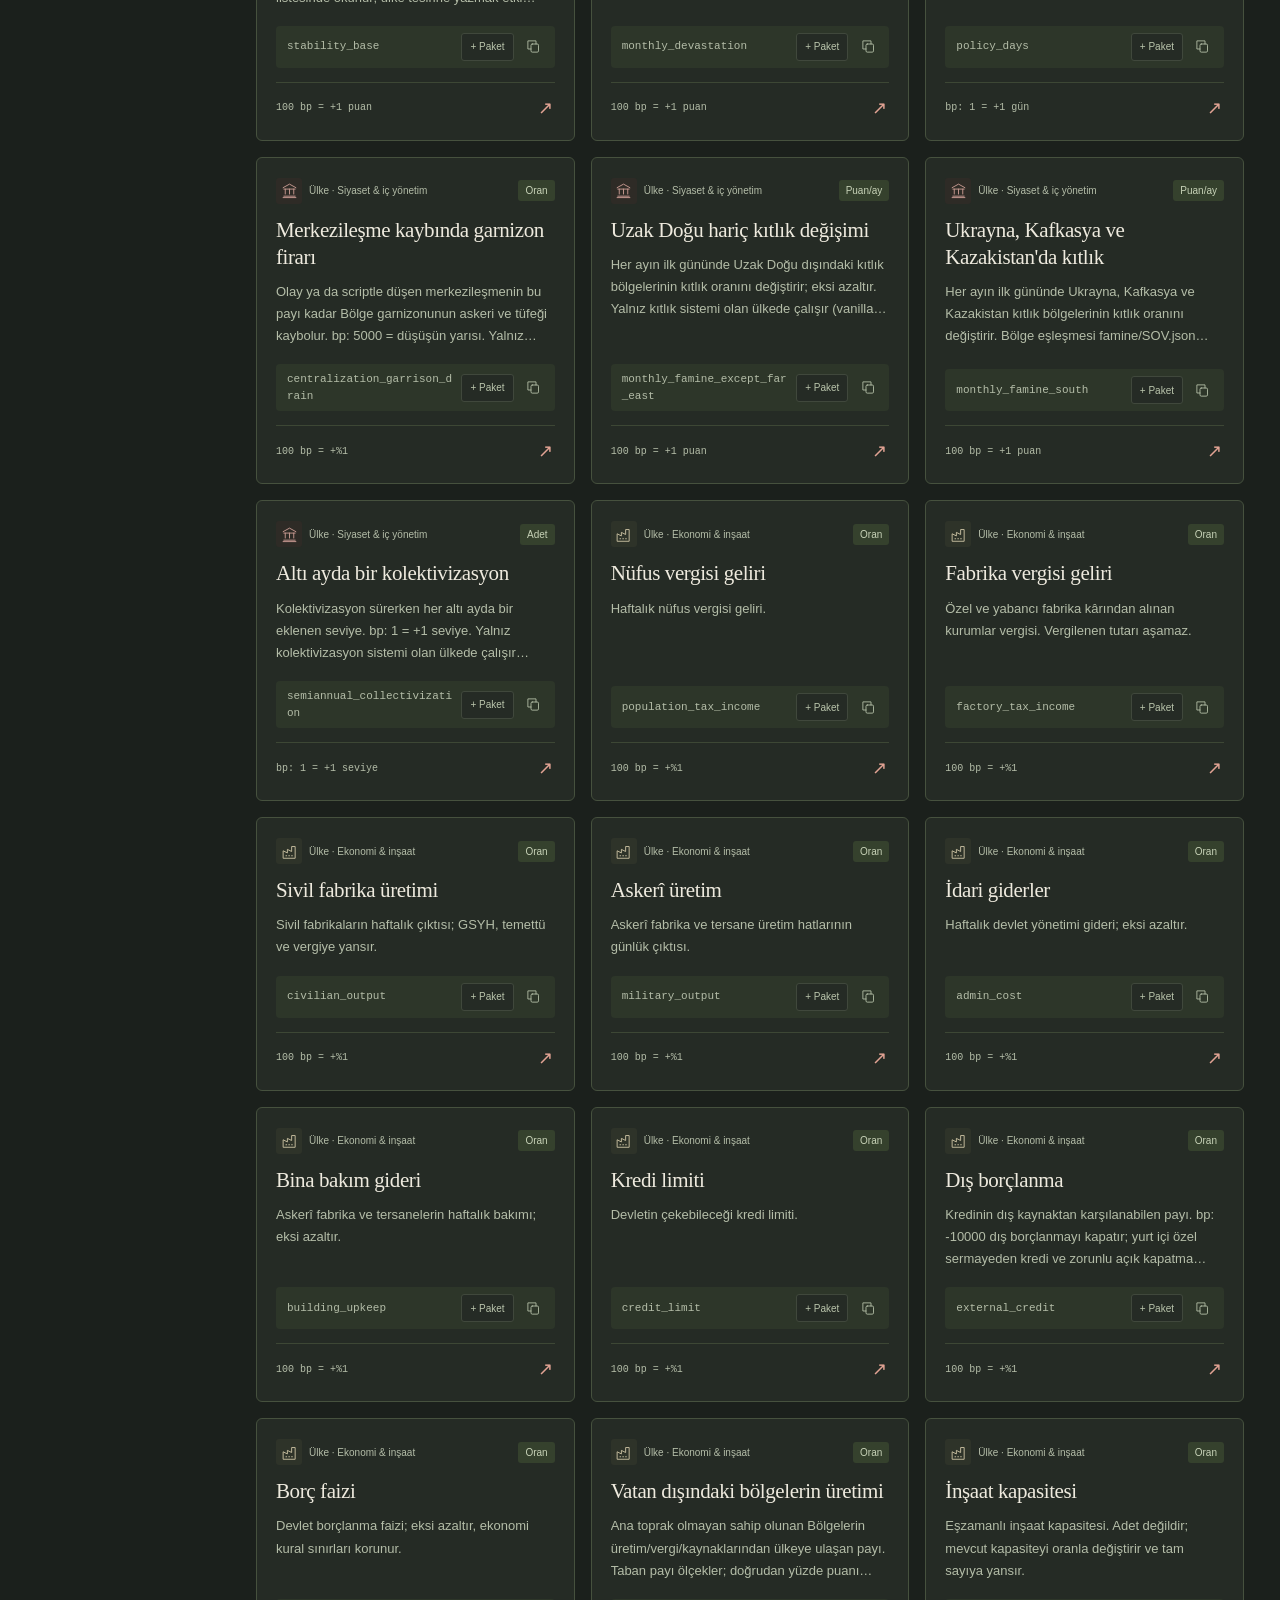
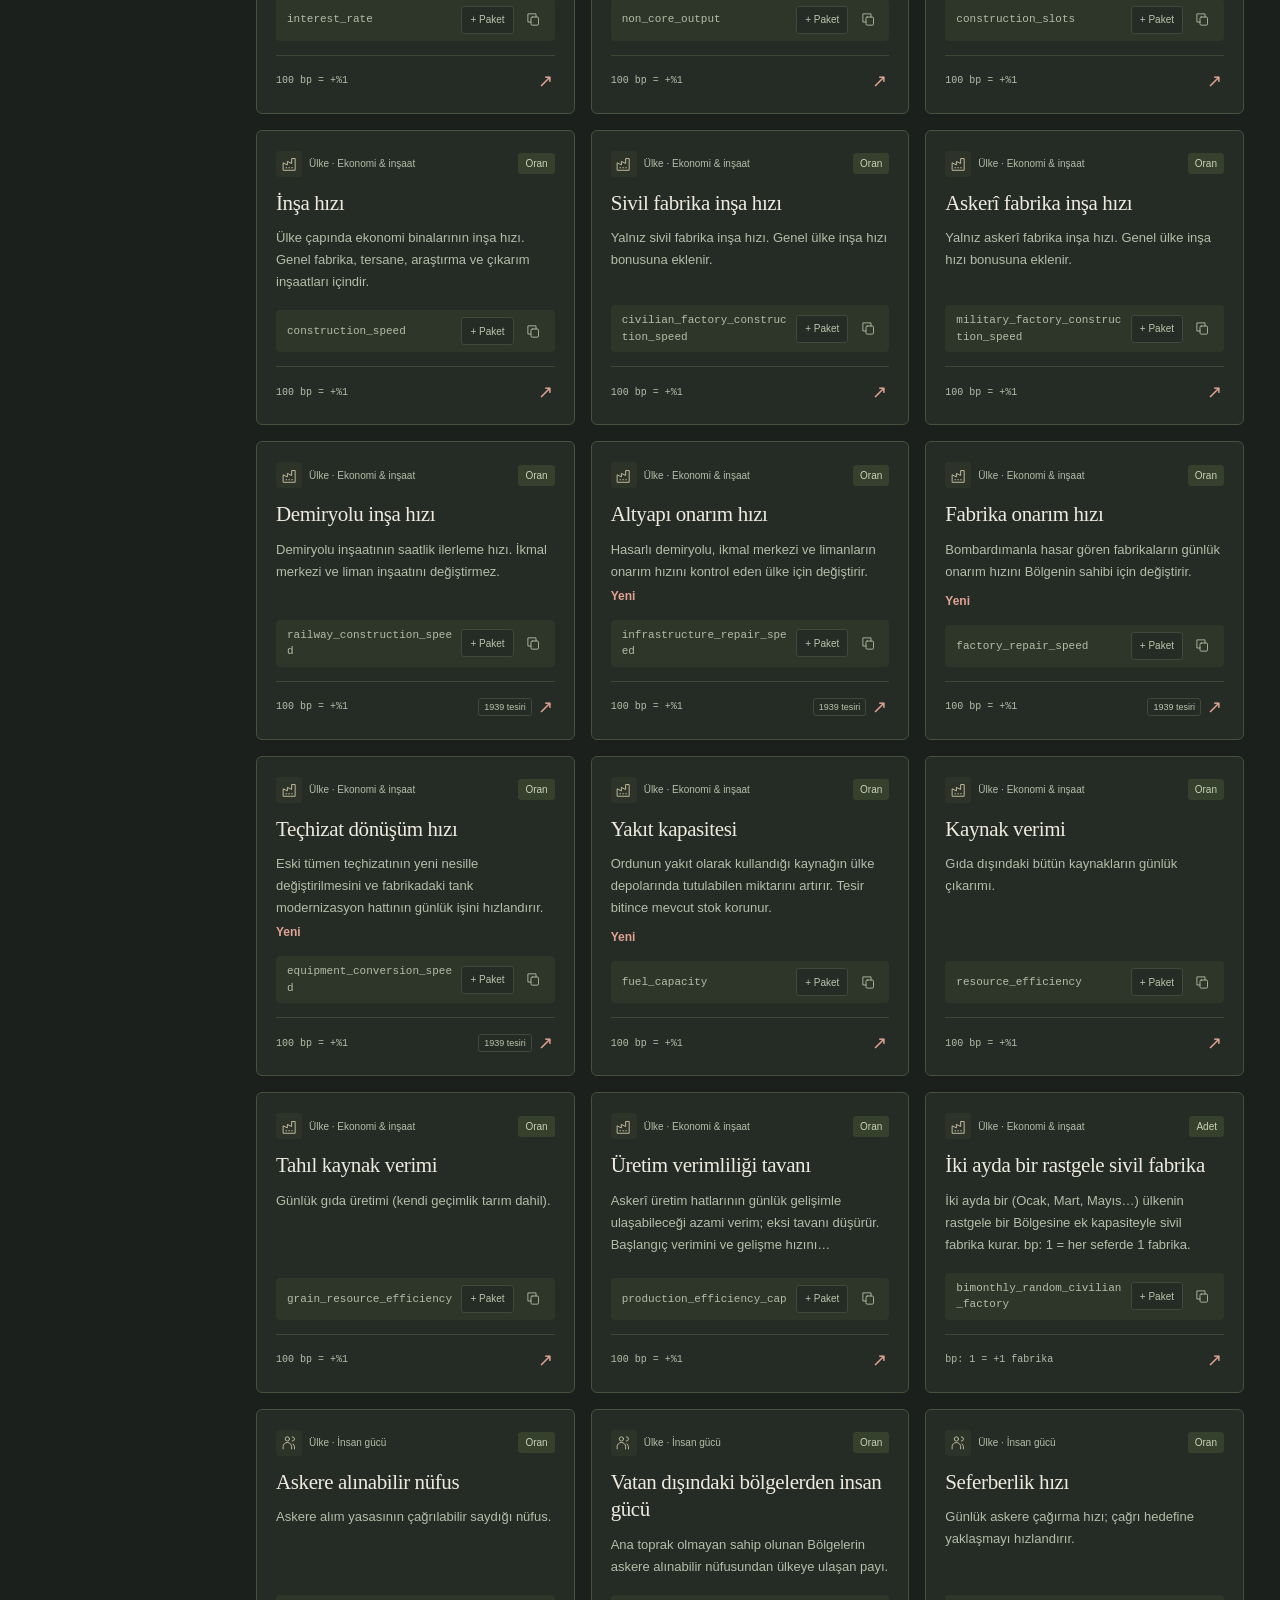
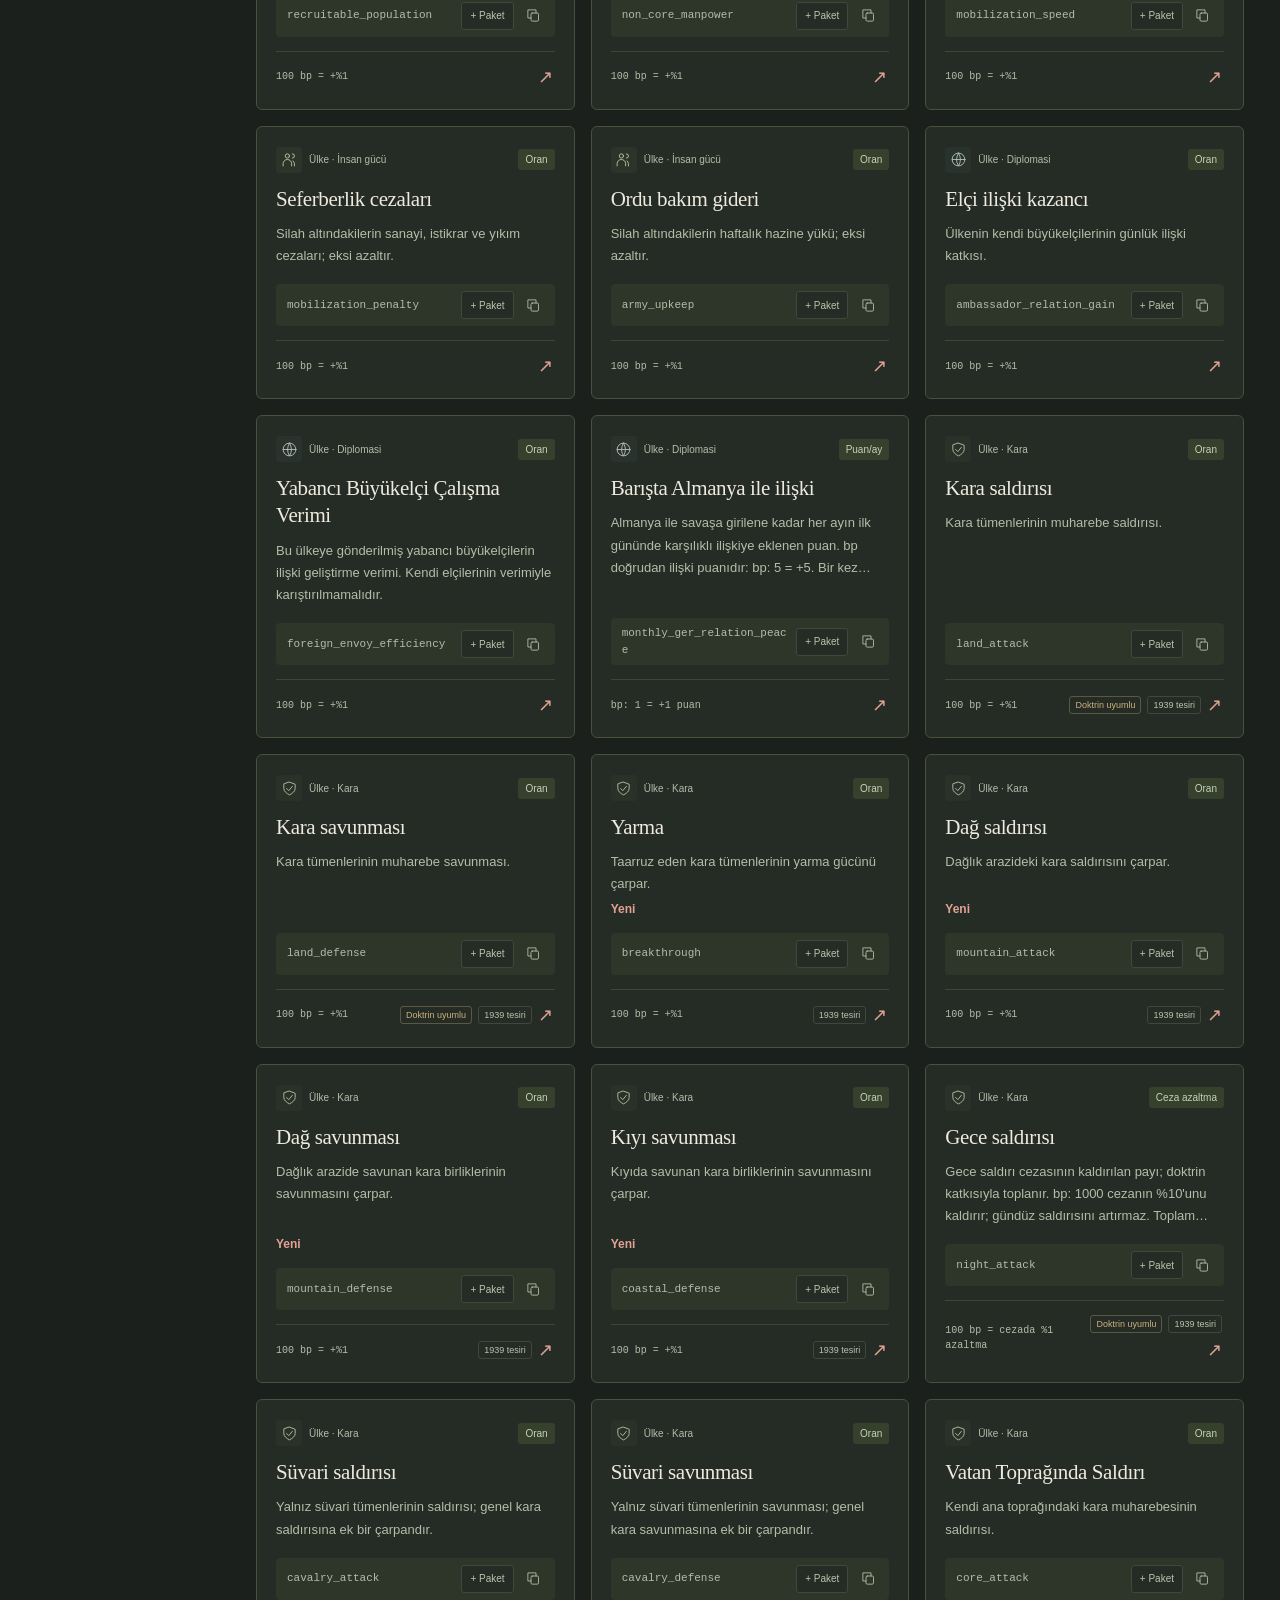
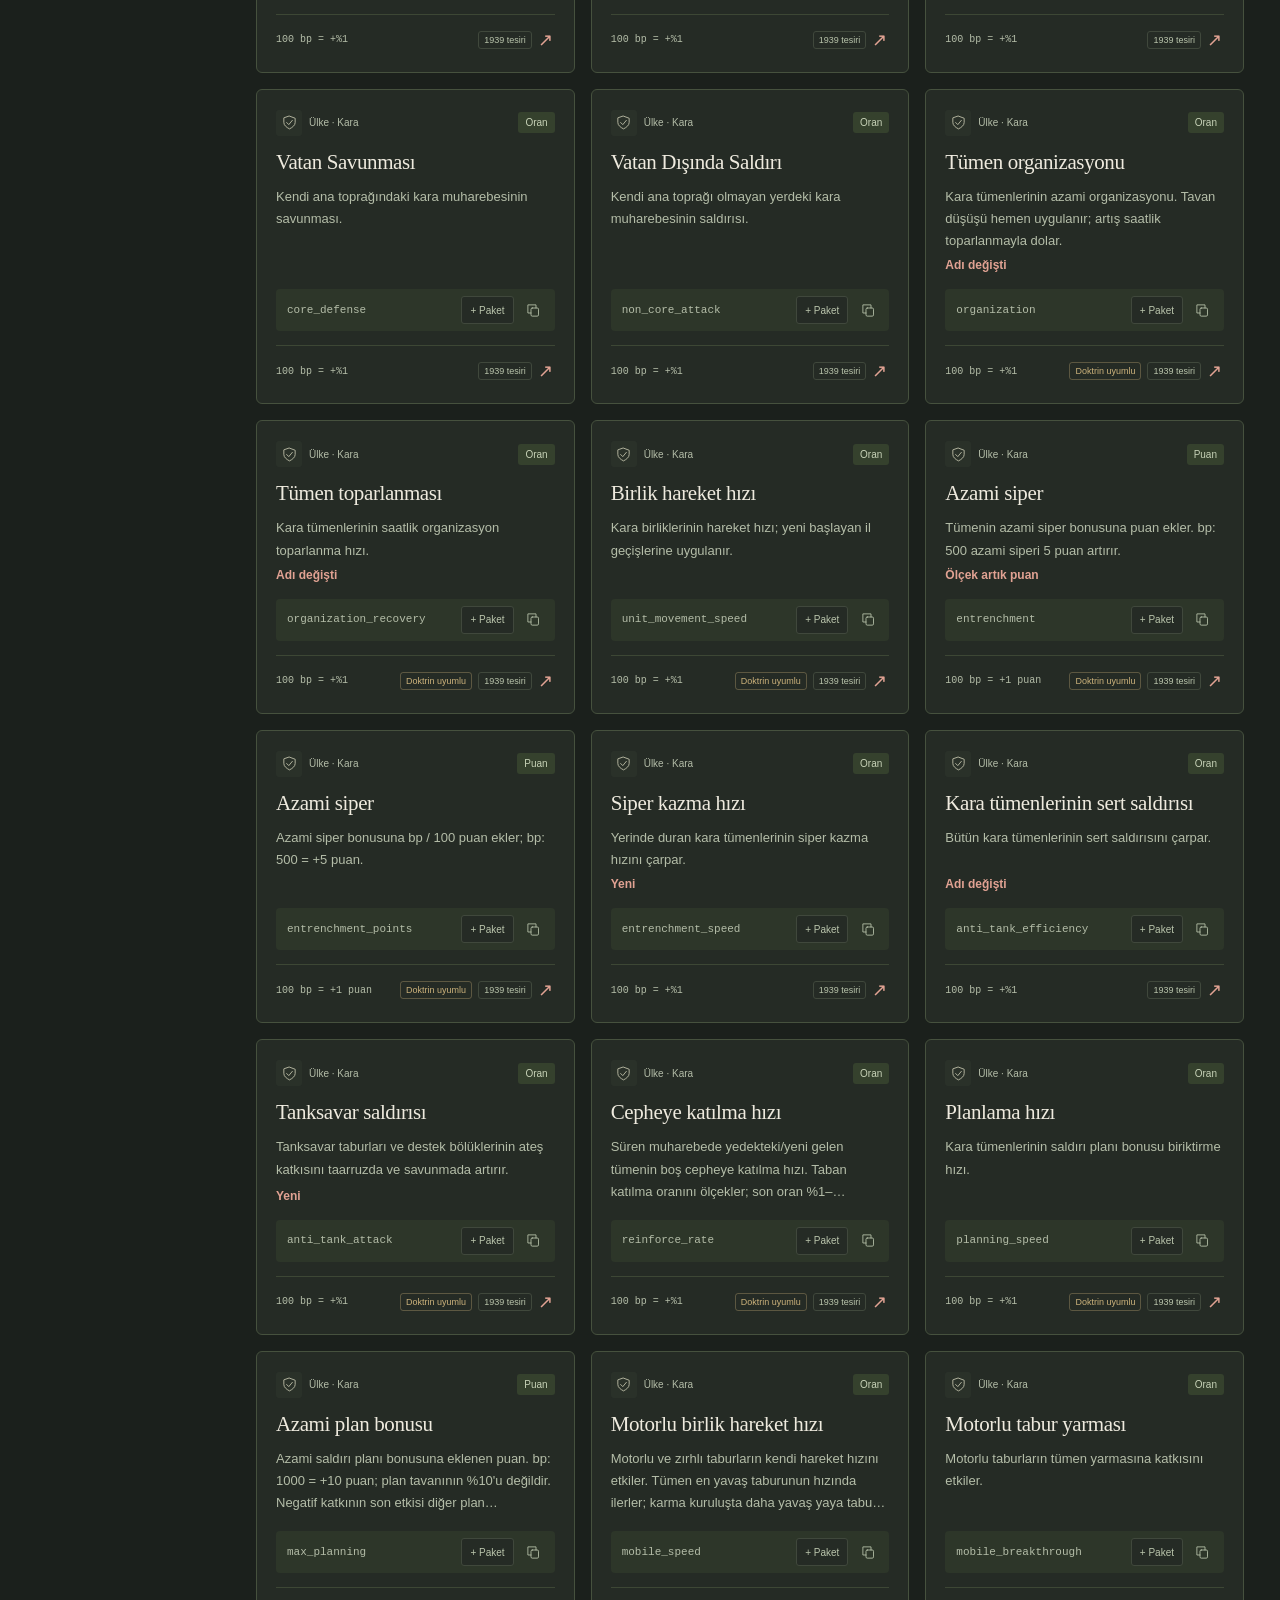
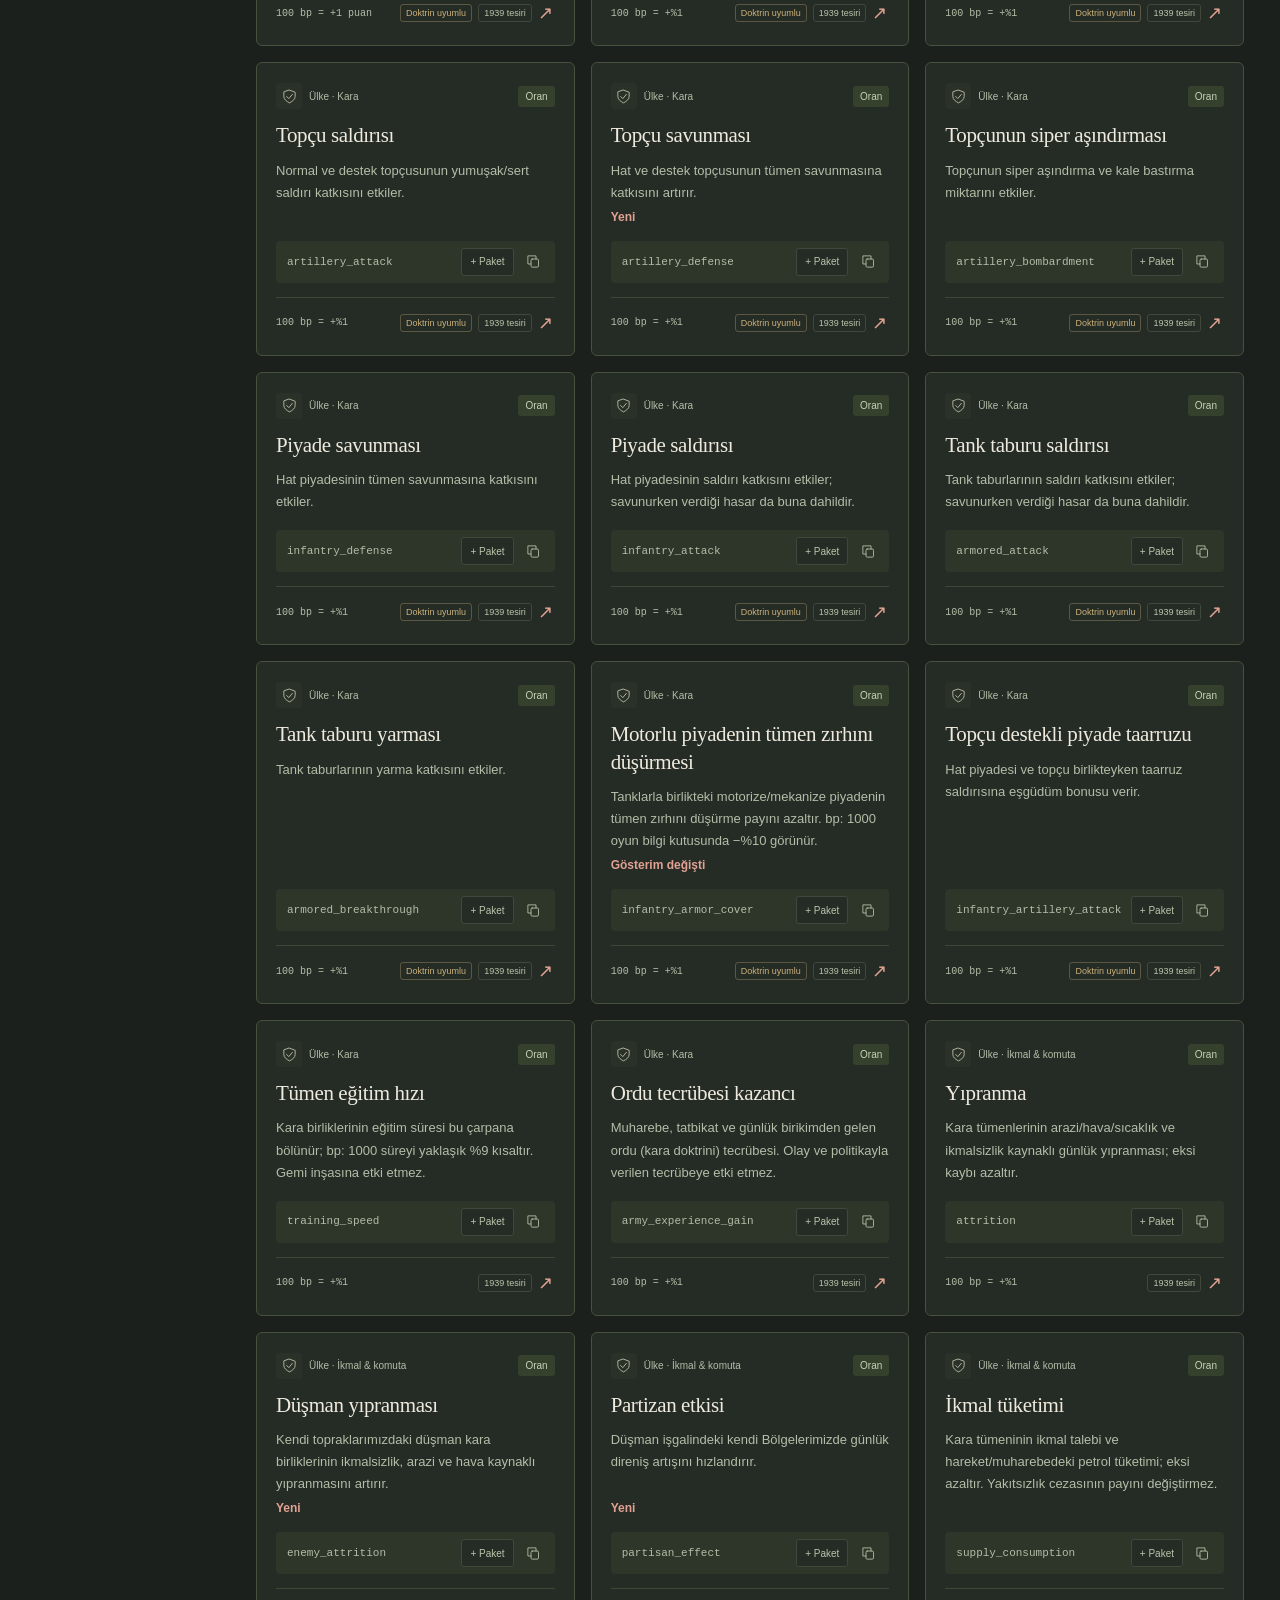
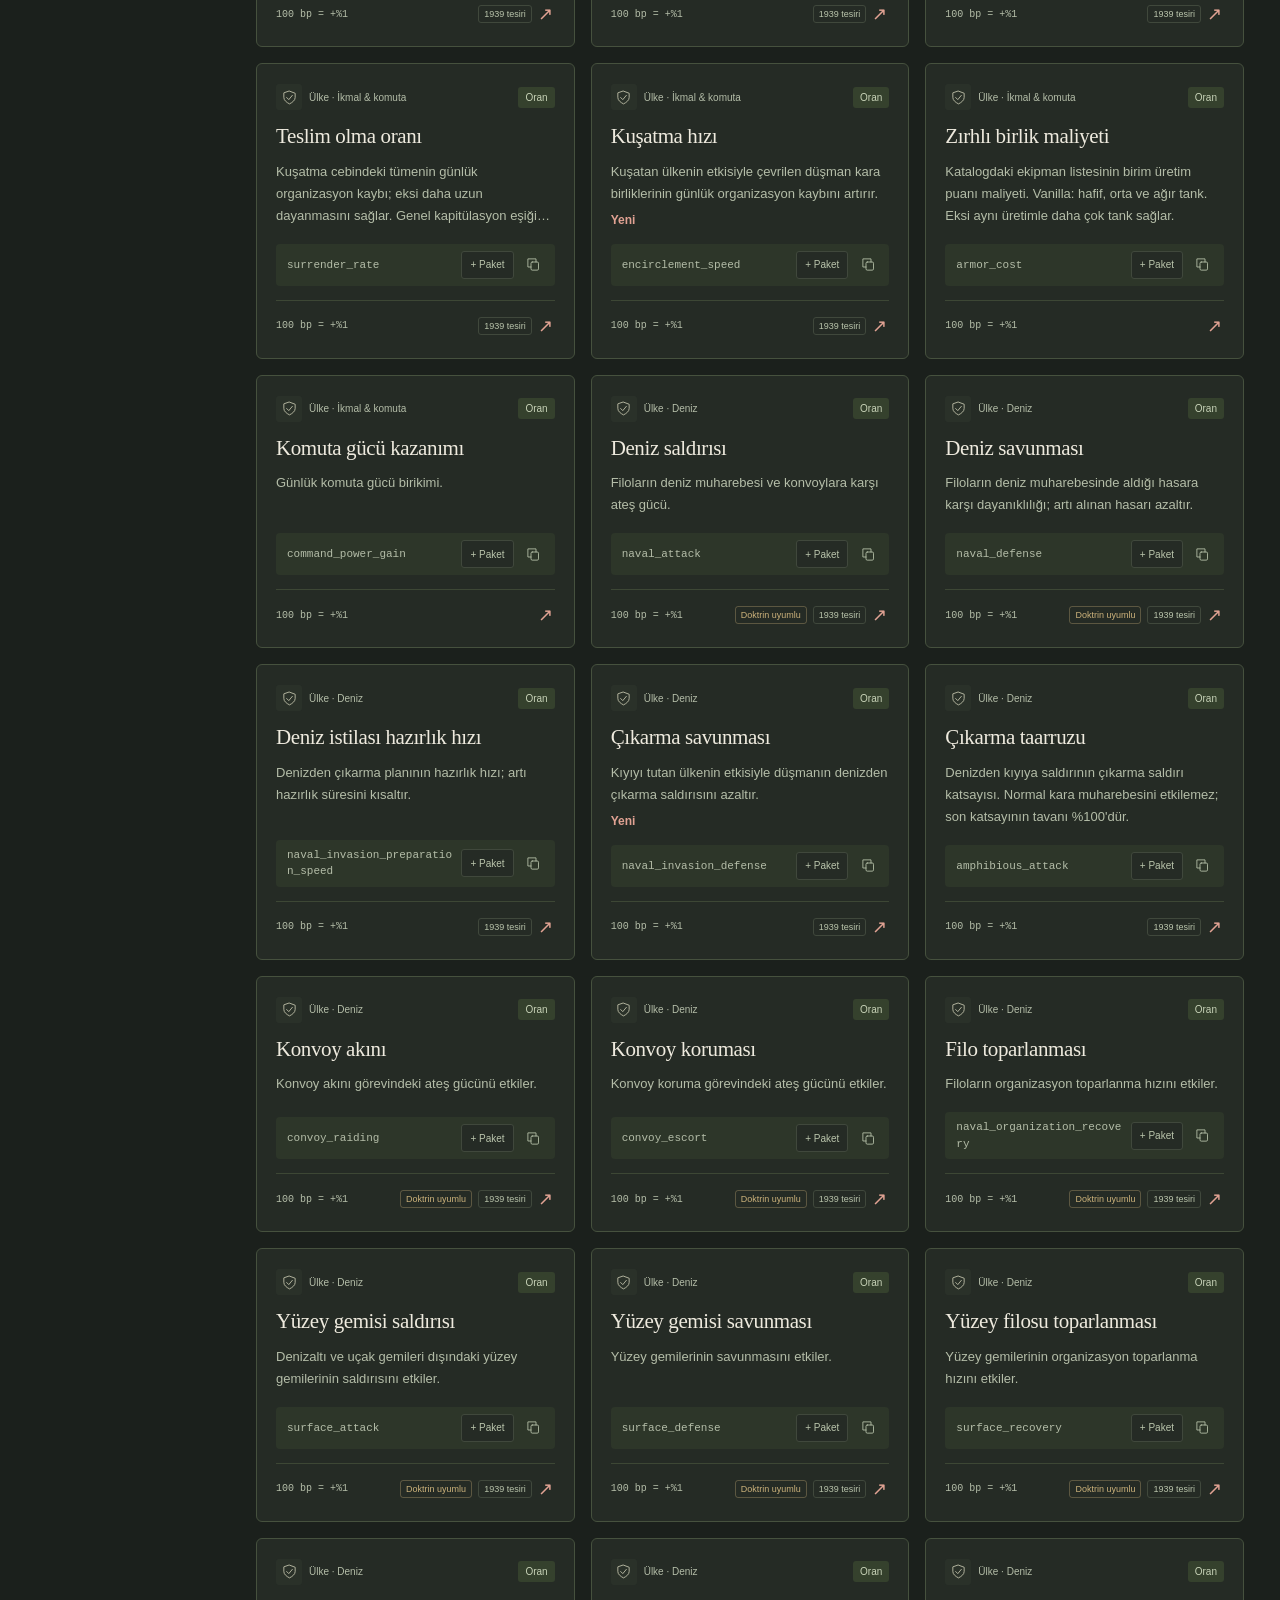
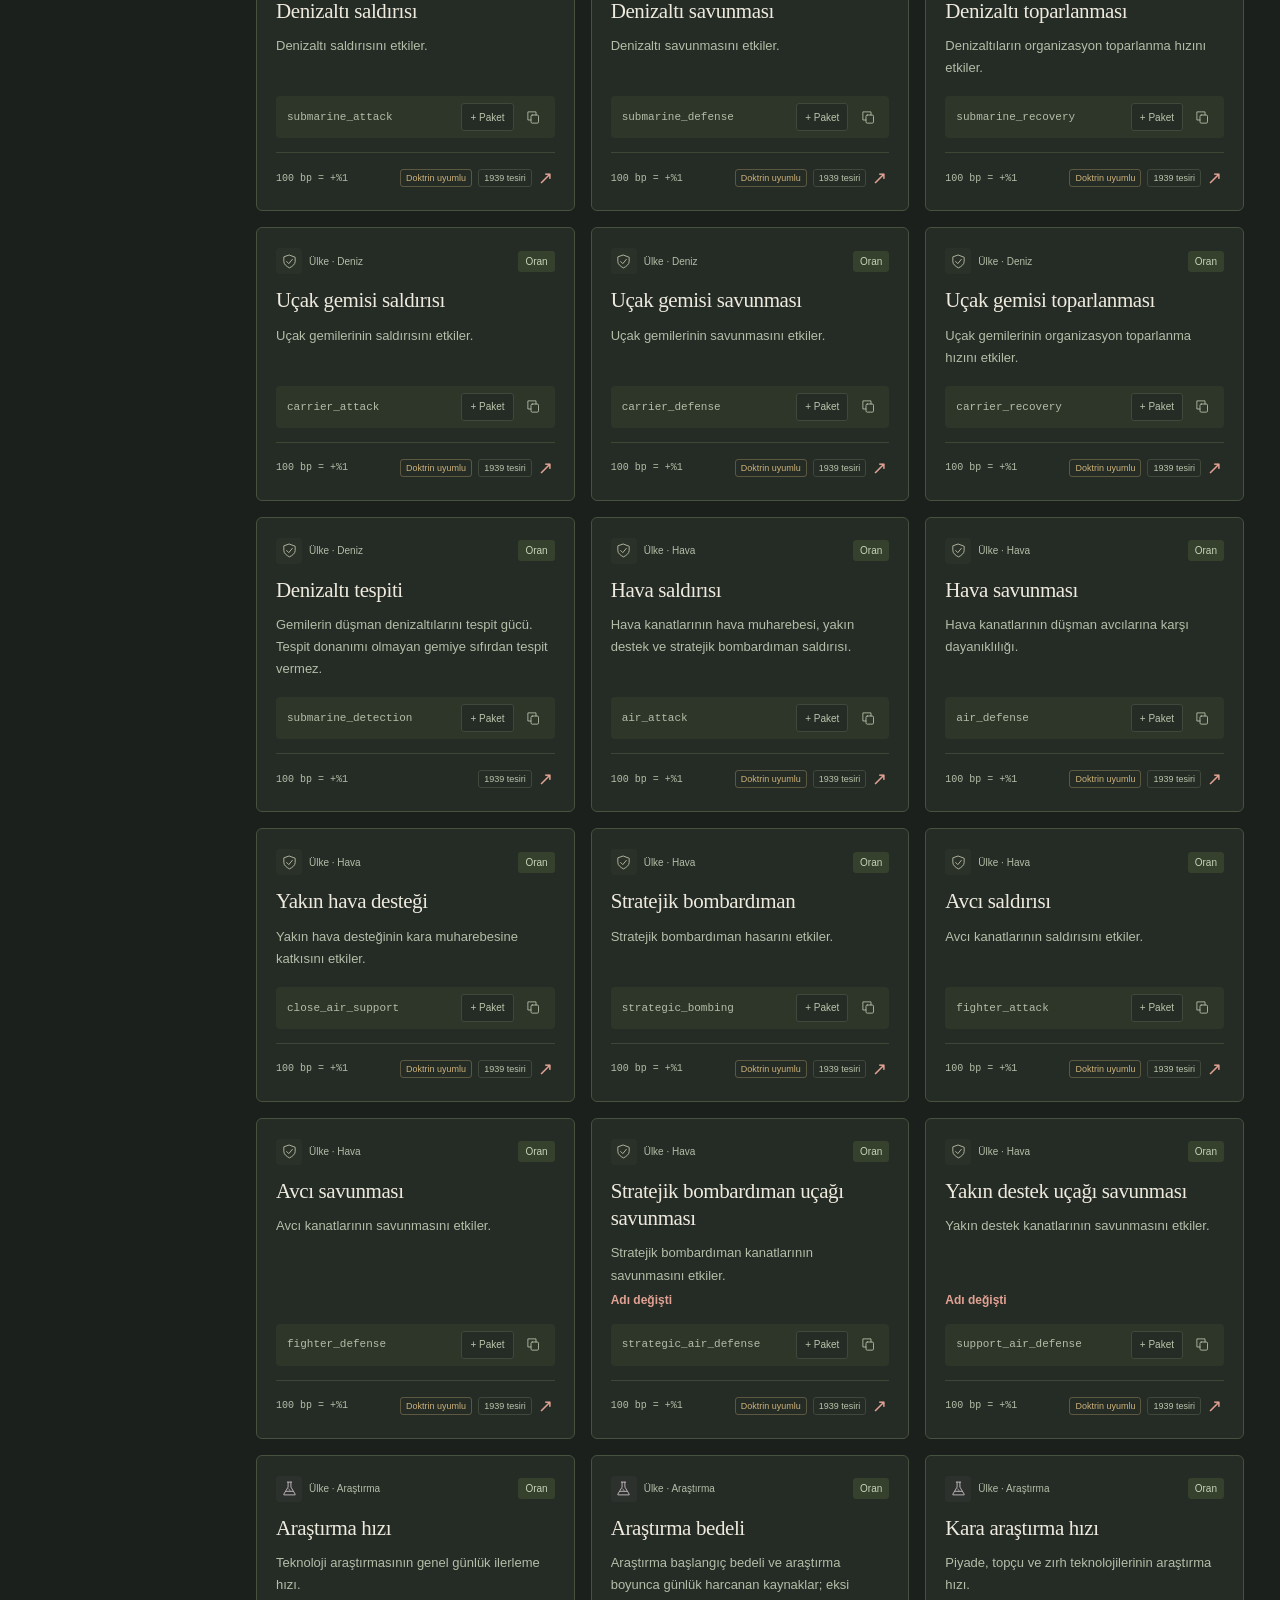
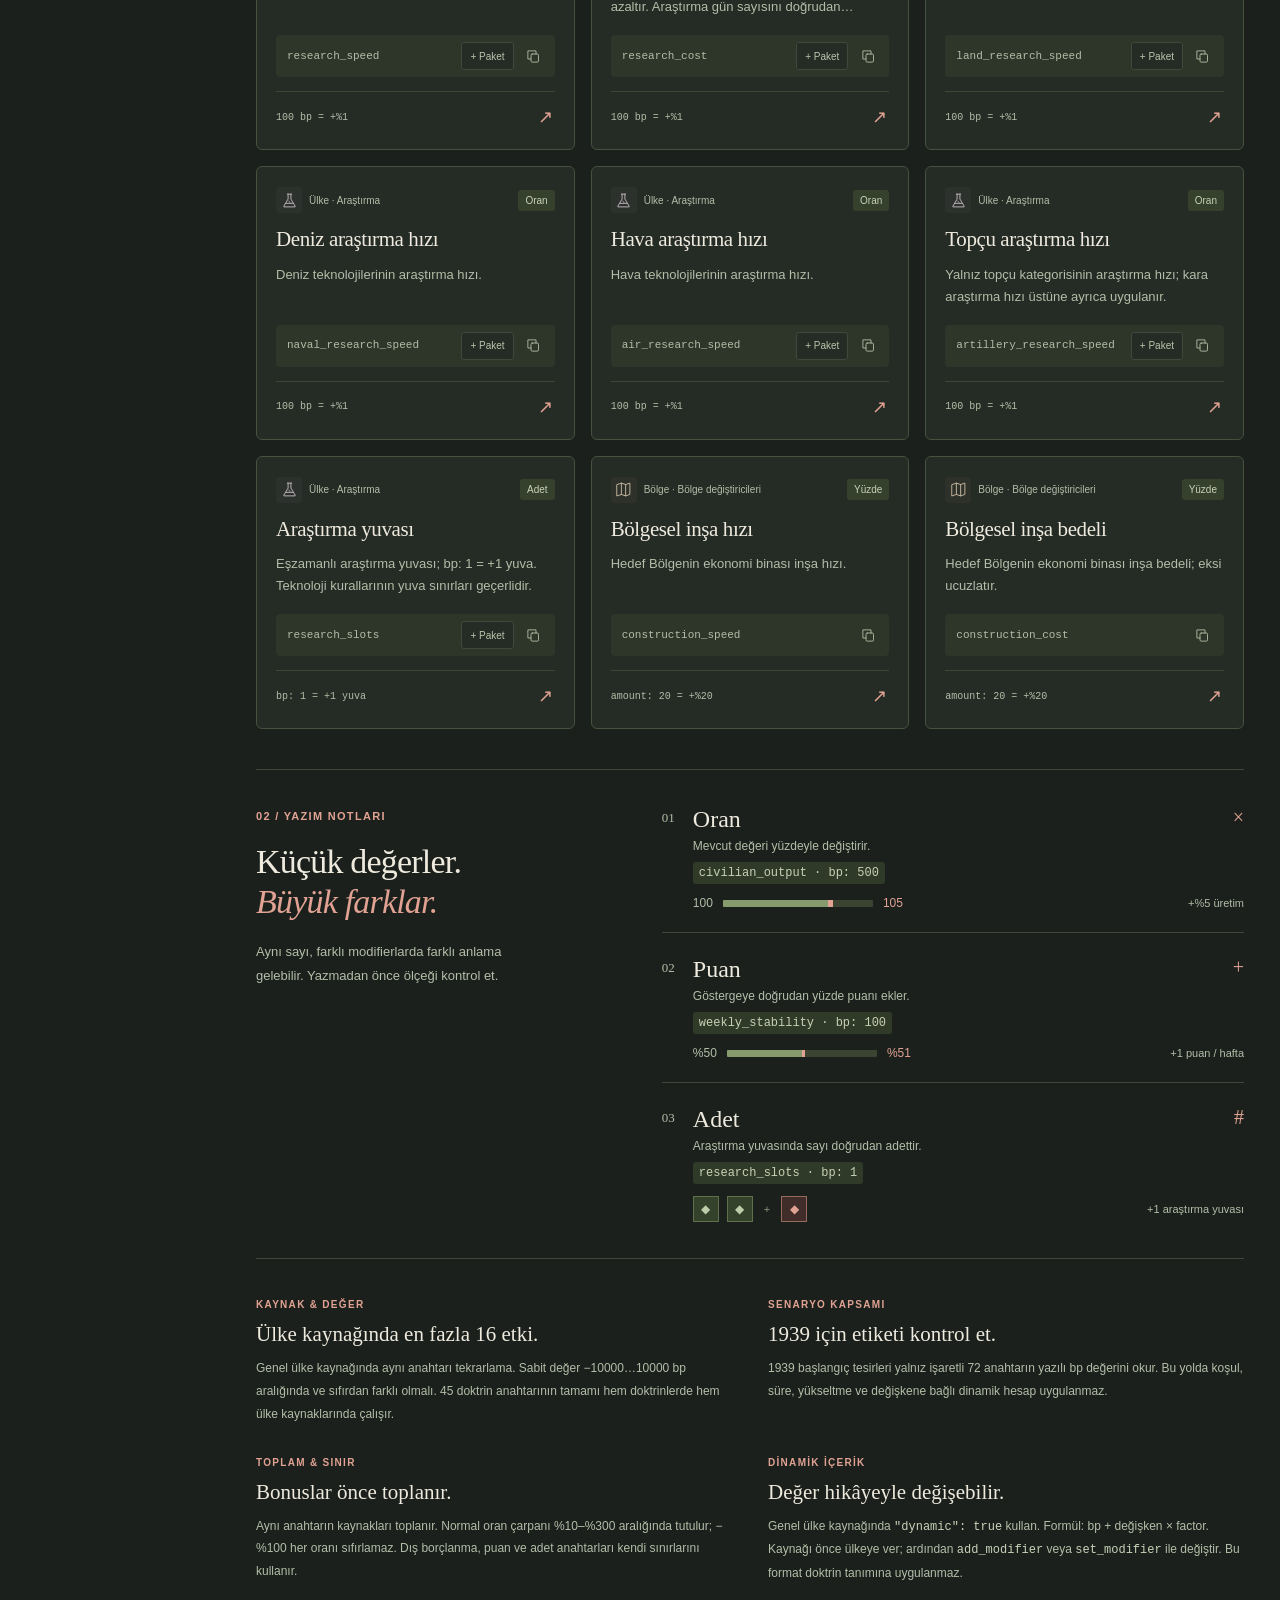
==== commit 279a250a: "alan sayfası Atlasa Alanlar sayfası eklendi: hangi alana (yapay zekâ, ordu, harita, siyaset…) son 90" ====
--- a/index.html
+++ b/index.html
@@ -6,20 +6,20 @@
   <meta name="theme-color" content="#252724">
   <meta name="description" content="ULUS içerik yazarları için modifier atlası. Kategorileri keşfedin, oyundaki gerçek denge örneklerini görün ve tekli veya çoklu JSON paketlerini kopyalayın.">
   <title>Modifier Atlası · ULUS</title>
-  <script>window.ATLAS_VERSION='202611220423';(()=>{const check=()=>{try{fetch('version.json?t='+Date.now(),{cache:'no-store'}).then(r=>r.ok?r.json():null).then(v=>{if(!v||!v.version||v.version===window.ATLAS_VERSION)return;const u=new URL(location.href);if(u.searchParams.get('_v')===v.version)return;u.searchParams.set('_v',v.version);location.replace(u.href);}).catch(()=>{});}catch(e){}};check();addEventListener('pageshow',e=>{if(e.persisted)check();});document.addEventListener('visibilitychange',()=>{if(document.visibilityState==='visible')check();});document.addEventListener('DOMContentLoaded',()=>{for(const n of document.querySelectorAll('[data-atlas-version]'))n.textContent='Sürüm '+window.ATLAS_VERSION;});})();</script>
-  <script src="theme.js?v=202611220423"></script>
+  <script>window.ATLAS_VERSION='202611221728';(()=>{const check=()=>{try{fetch('version.json?t='+Date.now(),{cache:'no-store'}).then(r=>r.ok?r.json():null).then(v=>{if(!v||!v.version||v.version===window.ATLAS_VERSION)return;const u=new URL(location.href);if(u.searchParams.get('_v')===v.version)return;u.searchParams.set('_v',v.version);location.replace(u.href);}).catch(()=>{});}catch(e){}};check();addEventListener('pageshow',e=>{if(e.persisted)check();});document.addEventListener('visibilitychange',()=>{if(document.visibilityState==='visible')check();});document.addEventListener('DOMContentLoaded',()=>{for(const n of document.querySelectorAll('[data-atlas-version]'))n.textContent='Sürüm '+window.ATLAS_VERSION;});})();</script>
+  <script src="theme.js?v=202611221728"></script>
   <link rel="icon" href="favicon.svg" type="image/svg+xml">
-  <link rel="stylesheet" href="style.css?v=202611220423">
-  <link rel="stylesheet" href="theme.css?v=202611220423">
-  <link rel="stylesheet" href="atlas.css?v=202611220423">
-  <script src="data.js?v=202611220423" defer></script>
-  <script src="app.js?v=202611220423" defer></script>
+  <link rel="stylesheet" href="style.css?v=202611221728">
+  <link rel="stylesheet" href="theme.css?v=202611221728">
+  <link rel="stylesheet" href="atlas.css?v=202611221728">
+  <script src="data.js?v=202611221728" defer></script>
+  <script src="app.js?v=202611221728" defer></script>
 </head>
 <body>
   <a class="skip-link" href="#catalogue">Kataloğa geç</a>
   <header class="topbar">
     <a class="brand" href="./" aria-label="ULUS Modifier Atlası ana sayfa">ULUS<span>İÇERİK ATÖLYESİ</span></a>
-    <nav aria-label="Üst menü"><a href="#catalogue">Atlası keşfet <span>↗</span></a><a href="kaynaklar.html">Kaynaklar</a><a href="#guide" class="guide-nav">Kullanım rehberi</a><a href="bolgeler.html">Bölge listesi <span>↗</span></a><span class="edition">REFERANS / 22.11.2026</span><button type="button" class="theme-toggle" id="themeToggle" aria-label="Karanlık mod" aria-pressed="true" title="Aydınlık moda geç"><svg class="theme-sun" viewBox="0 0 24 24" fill="none" stroke="currentColor" stroke-width="1.5" aria-hidden="true"><circle cx="12" cy="12" r="4"/><path d="M12 2v2m0 16v2M2 12h2m16 0h2M5 5l2 2m10 10 2 2M5 19l2-2M17 7l2-2"/></svg><svg class="theme-moon" viewBox="0 0 24 24" fill="none" stroke="currentColor" stroke-width="1.5" aria-hidden="true"><path d="M20 14A8 8 0 0 1 10 4a8 8 0 1 0 10 10Z"/></svg></button></nav>
+    <nav aria-label="Üst menü"><a href="#catalogue">Atlası keşfet <span>↗</span></a><a href="kaynaklar.html">Kaynaklar</a><a href="#guide" class="guide-nav">Kullanım rehberi</a><a href="bolgeler.html">Bölge listesi <span>↗</span></a><a href="alanlar.html">Alanlar</a><span class="edition">REFERANS / 22.11.2026</span><button type="button" class="theme-toggle" id="themeToggle" aria-label="Karanlık mod" aria-pressed="true" title="Aydınlık moda geç"><svg class="theme-sun" viewBox="0 0 24 24" fill="none" stroke="currentColor" stroke-width="1.5" aria-hidden="true"><circle cx="12" cy="12" r="4"/><path d="M12 2v2m0 16v2M2 12h2m16 0h2M5 5l2 2m10 10 2 2M5 19l2-2M17 7l2-2"/></svg><svg class="theme-moon" viewBox="0 0 24 24" fill="none" stroke="currentColor" stroke-width="1.5" aria-hidden="true"><path d="M20 14A8 8 0 0 1 10 4a8 8 0 1 0 10 10Z"/></svg></button></nav>
   </header>
 
   <div class="layout">
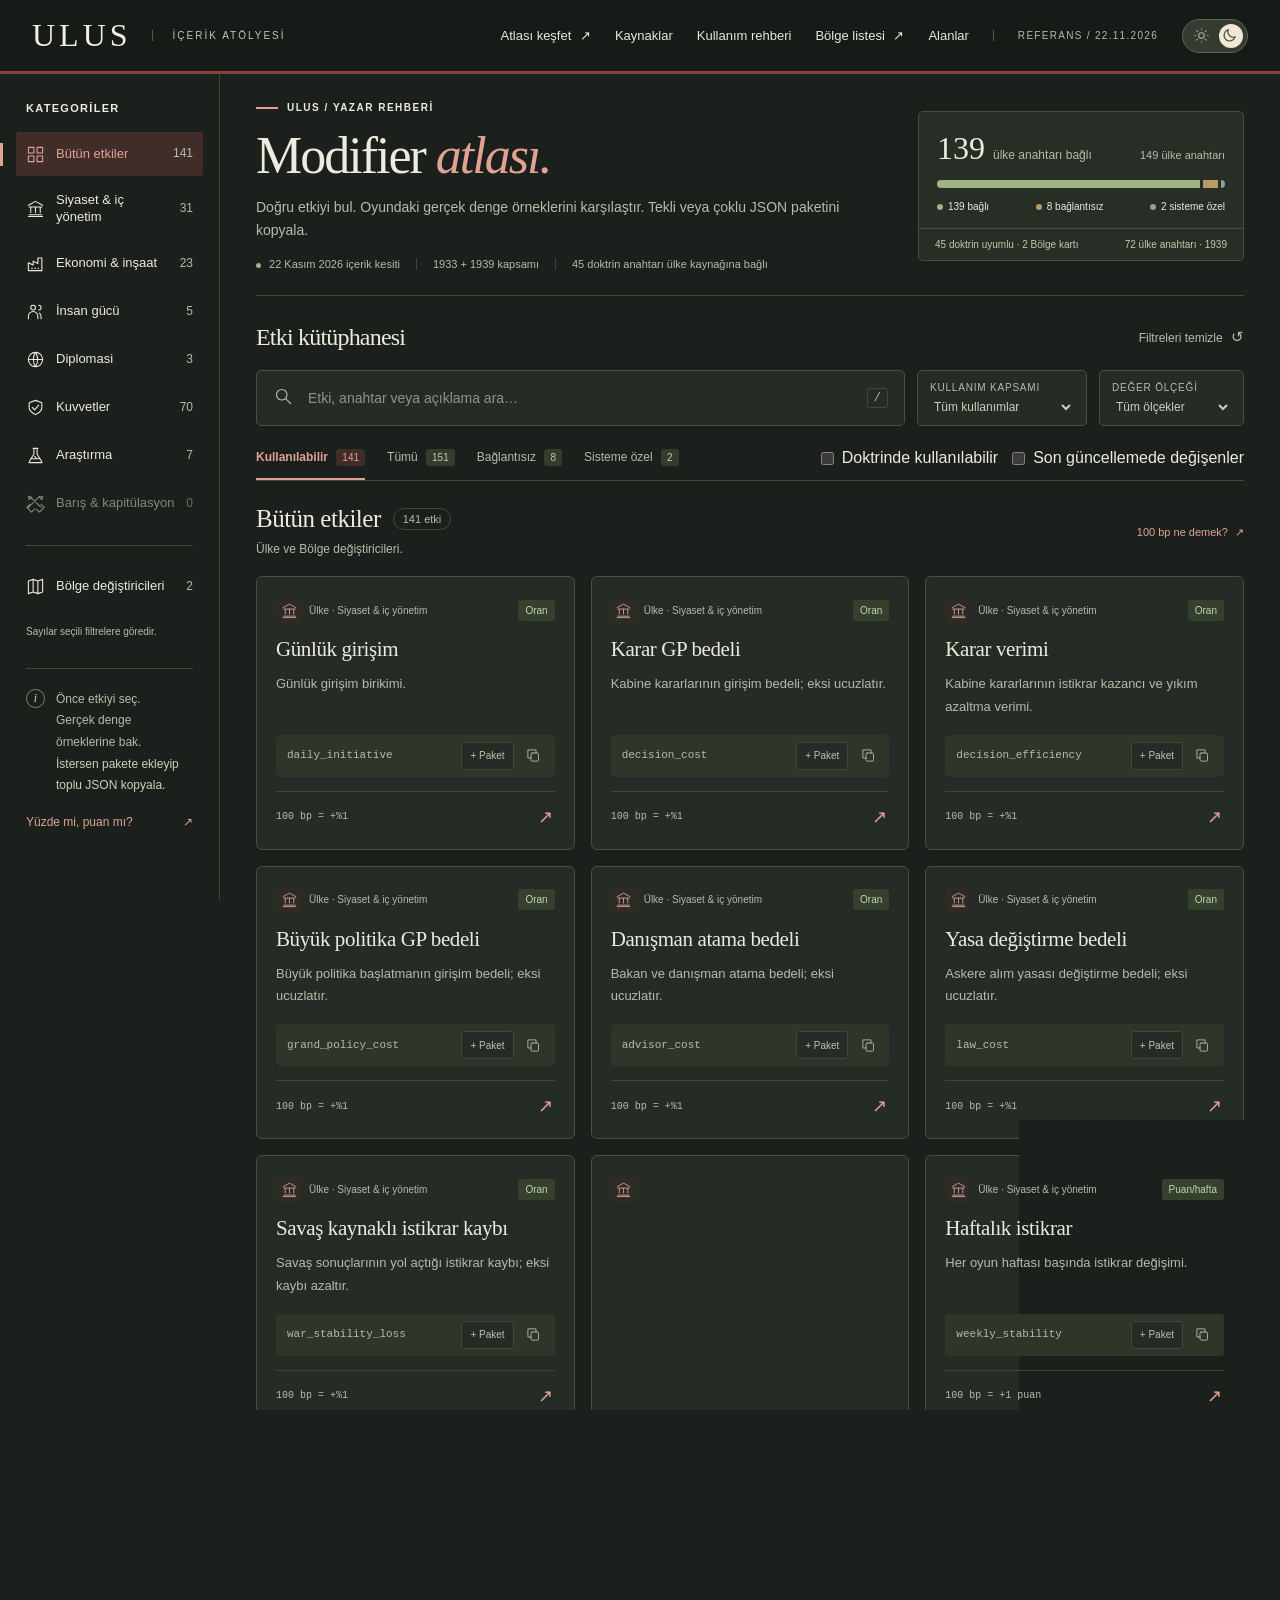
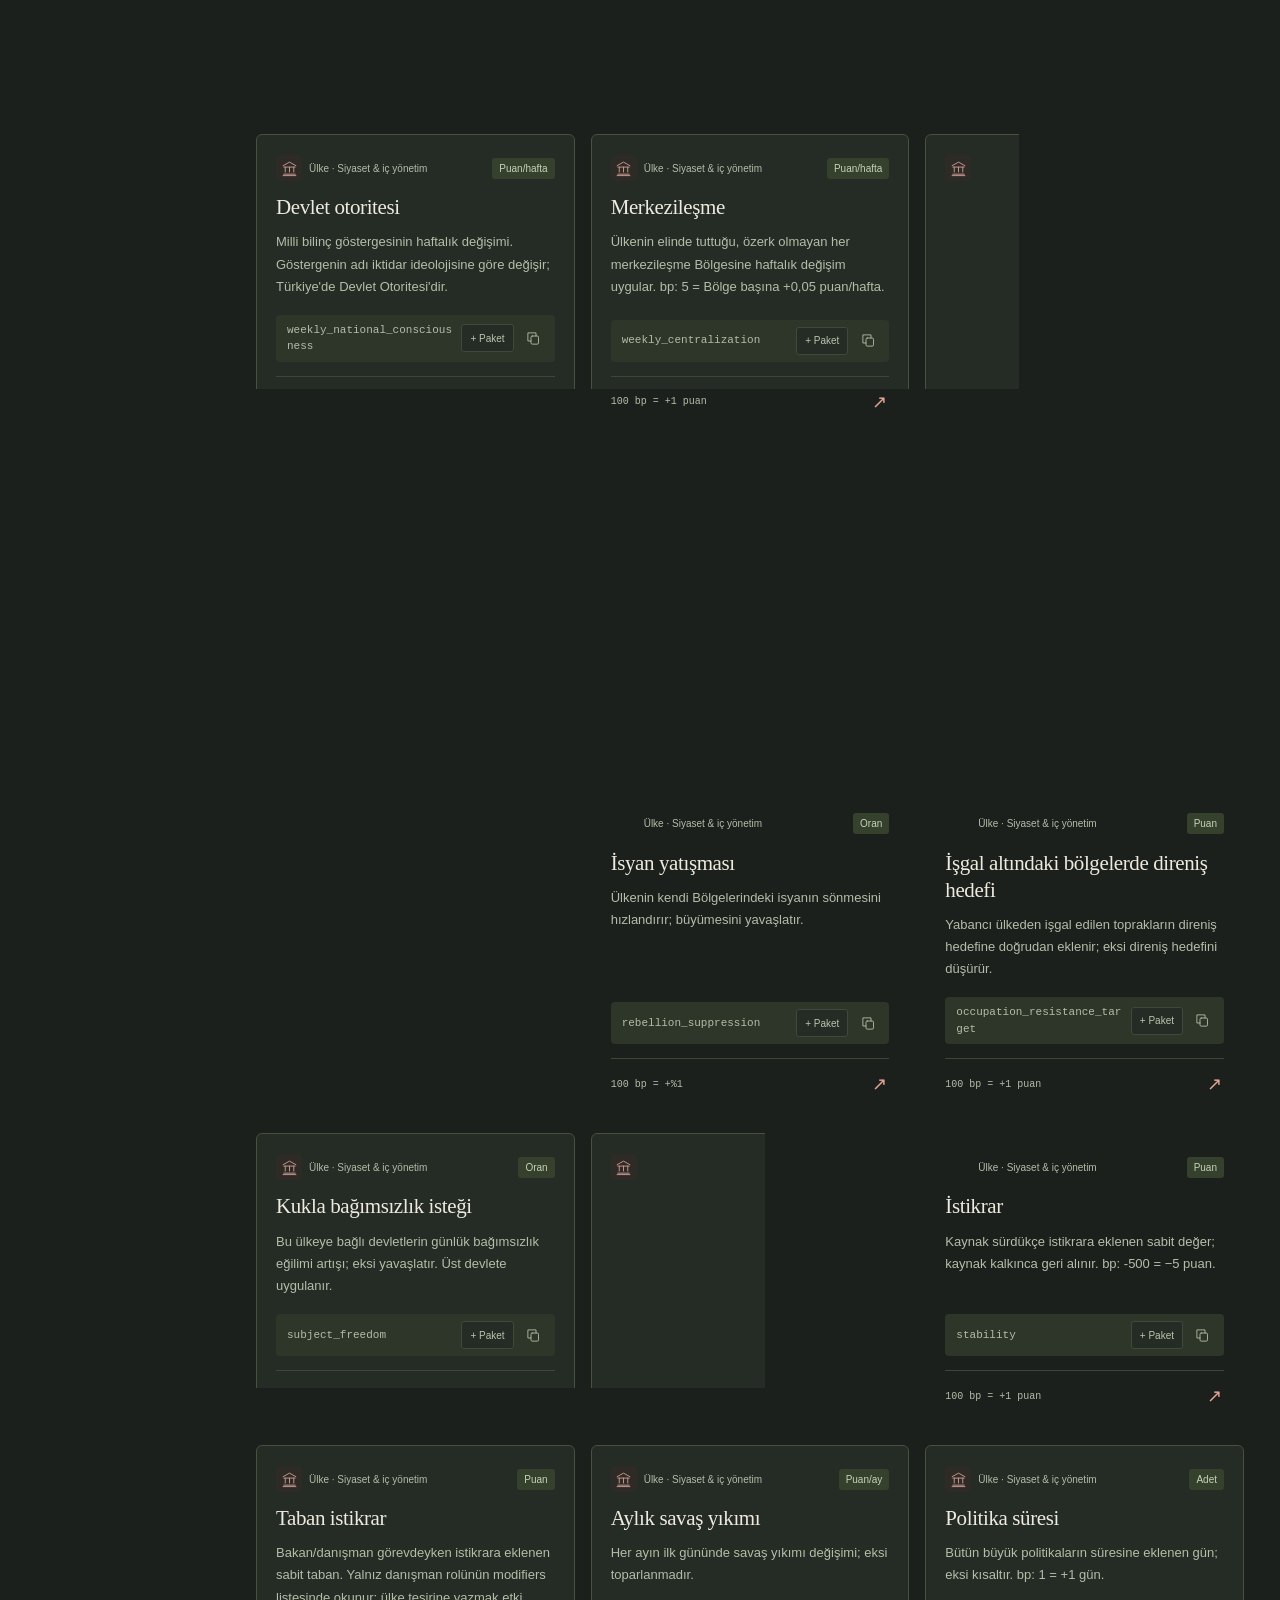
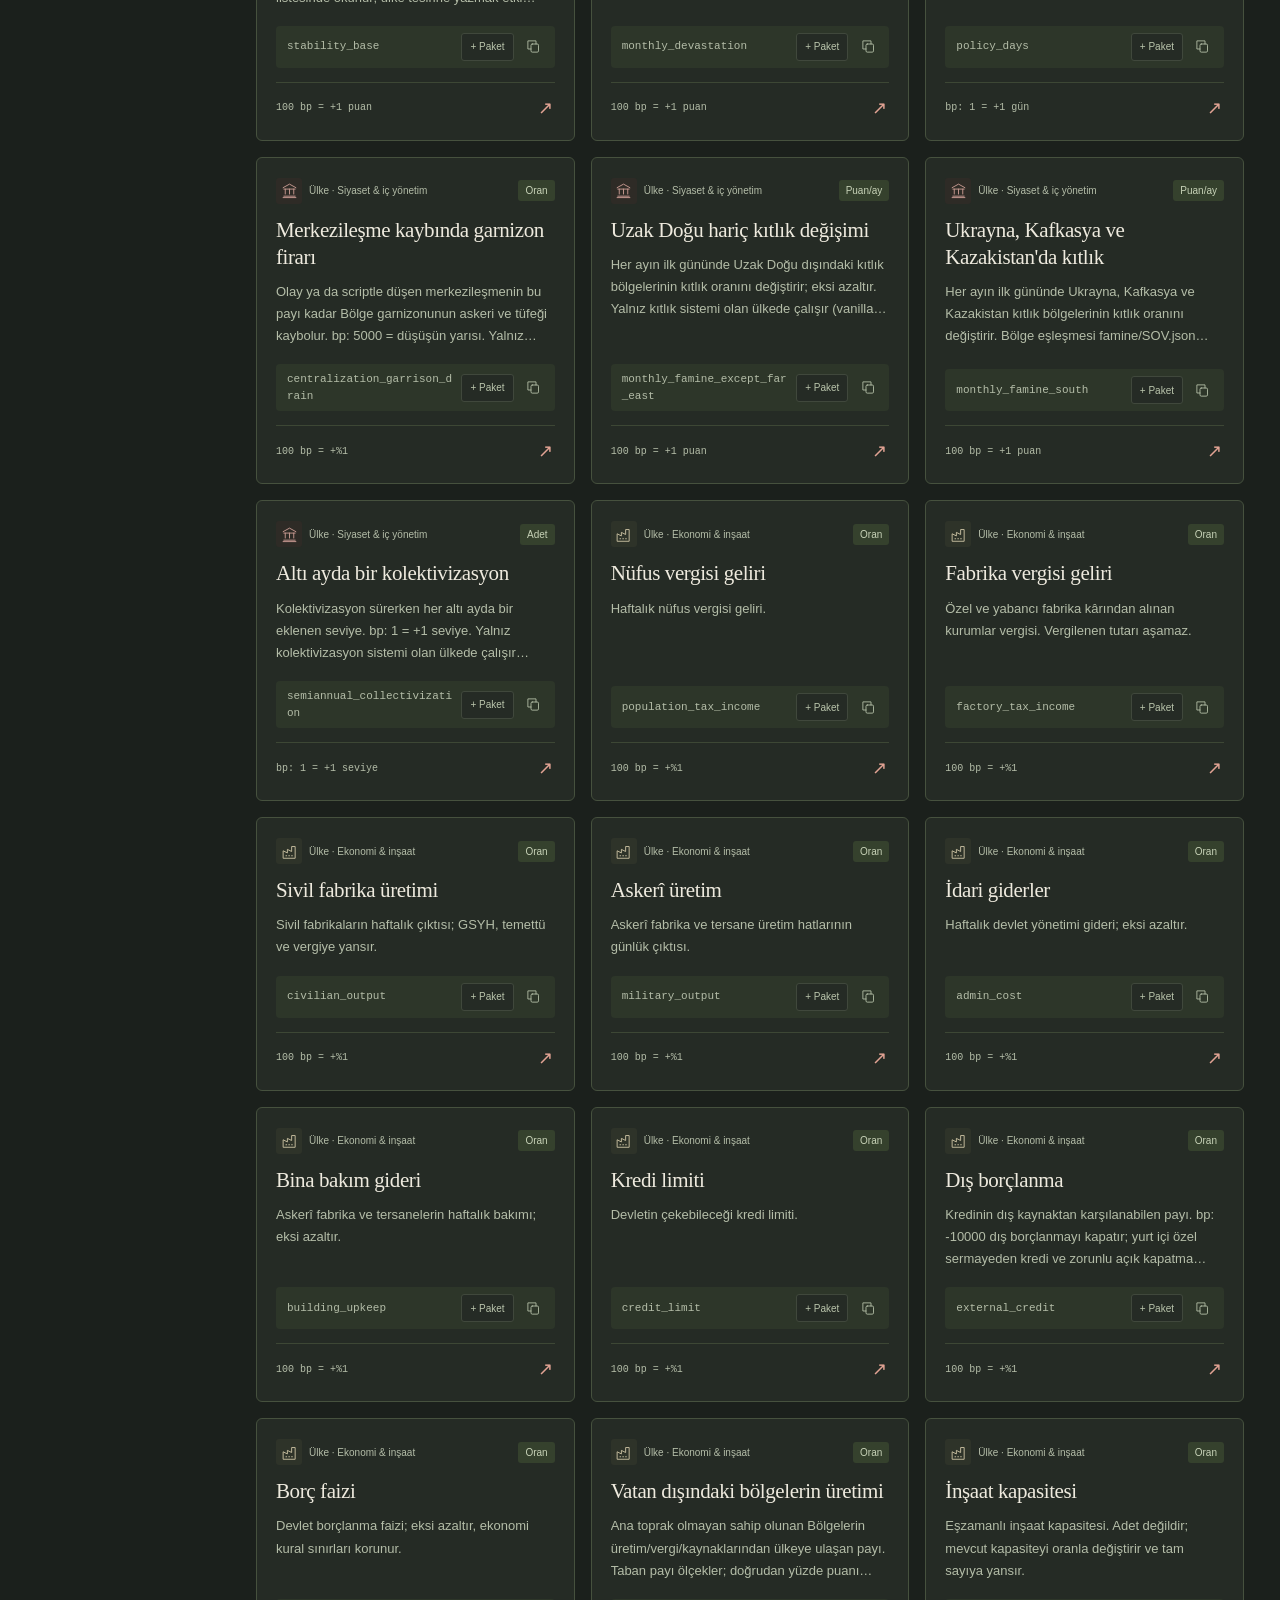
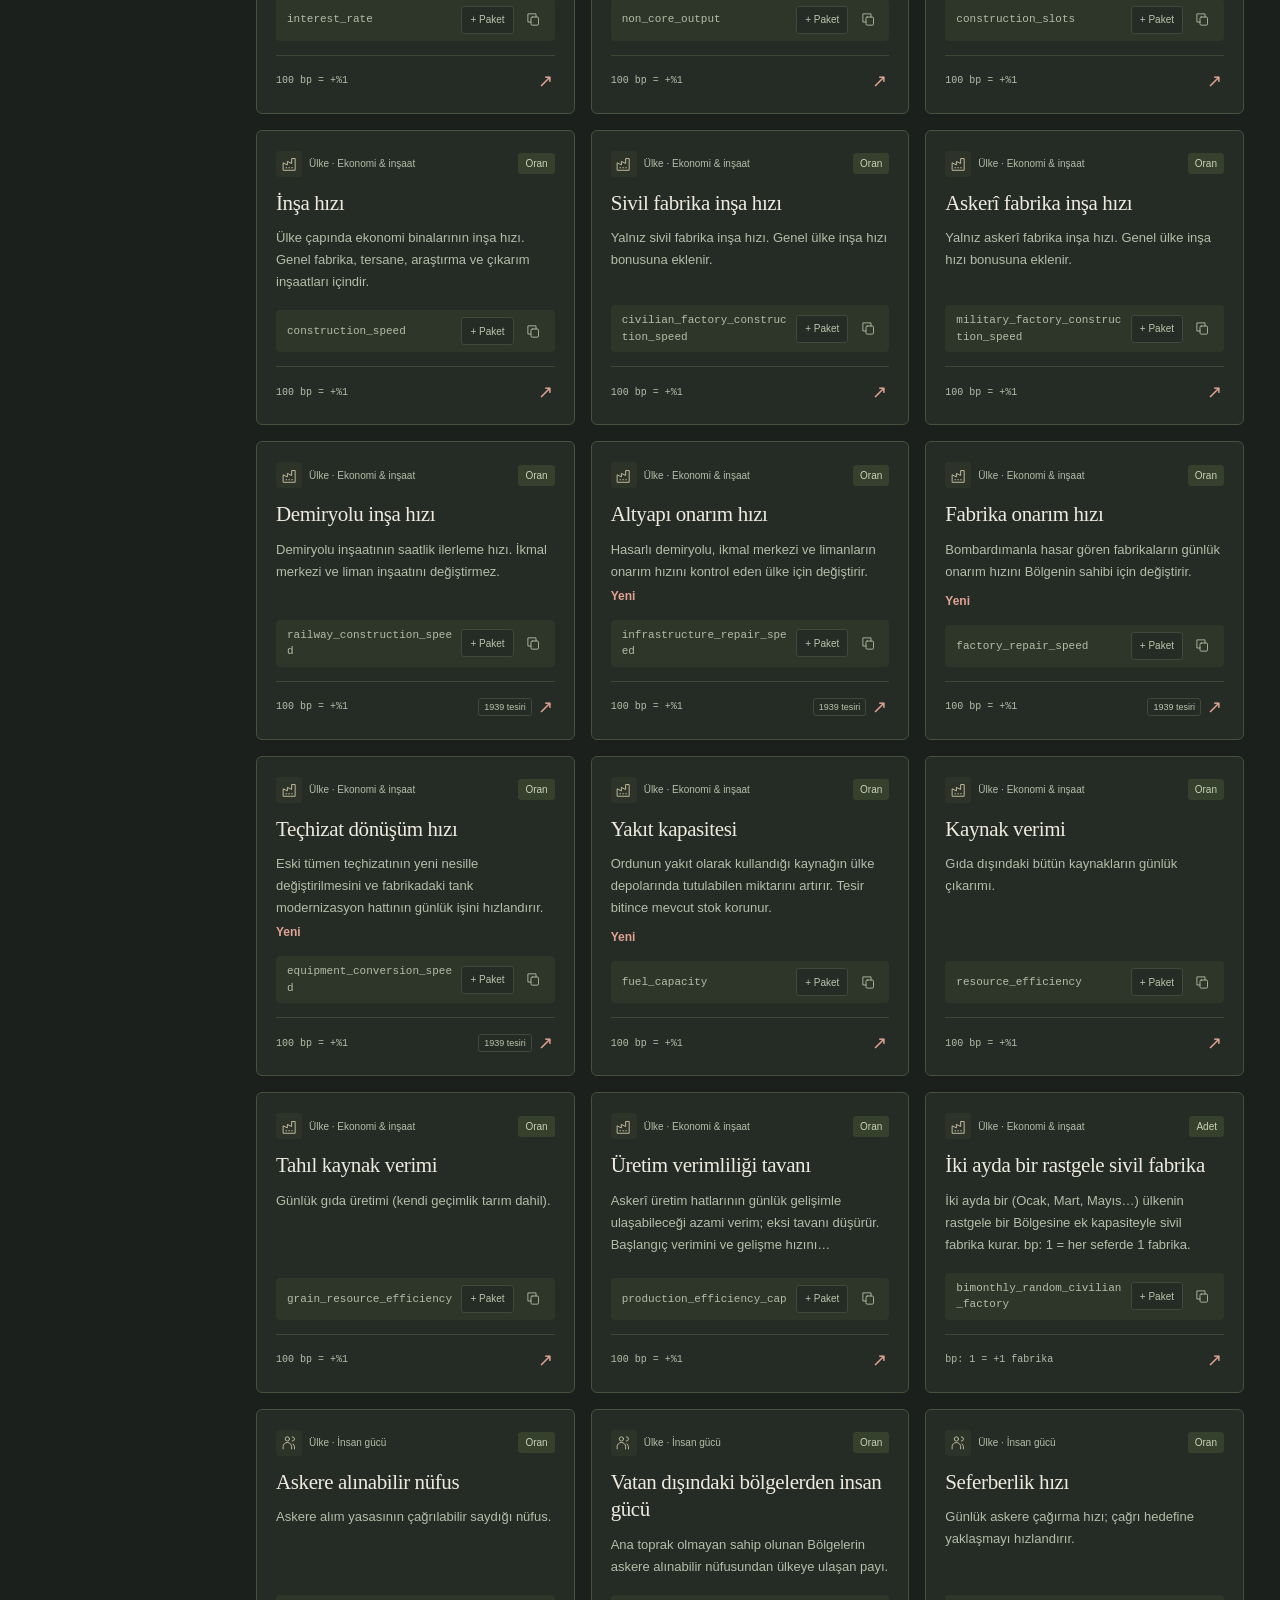
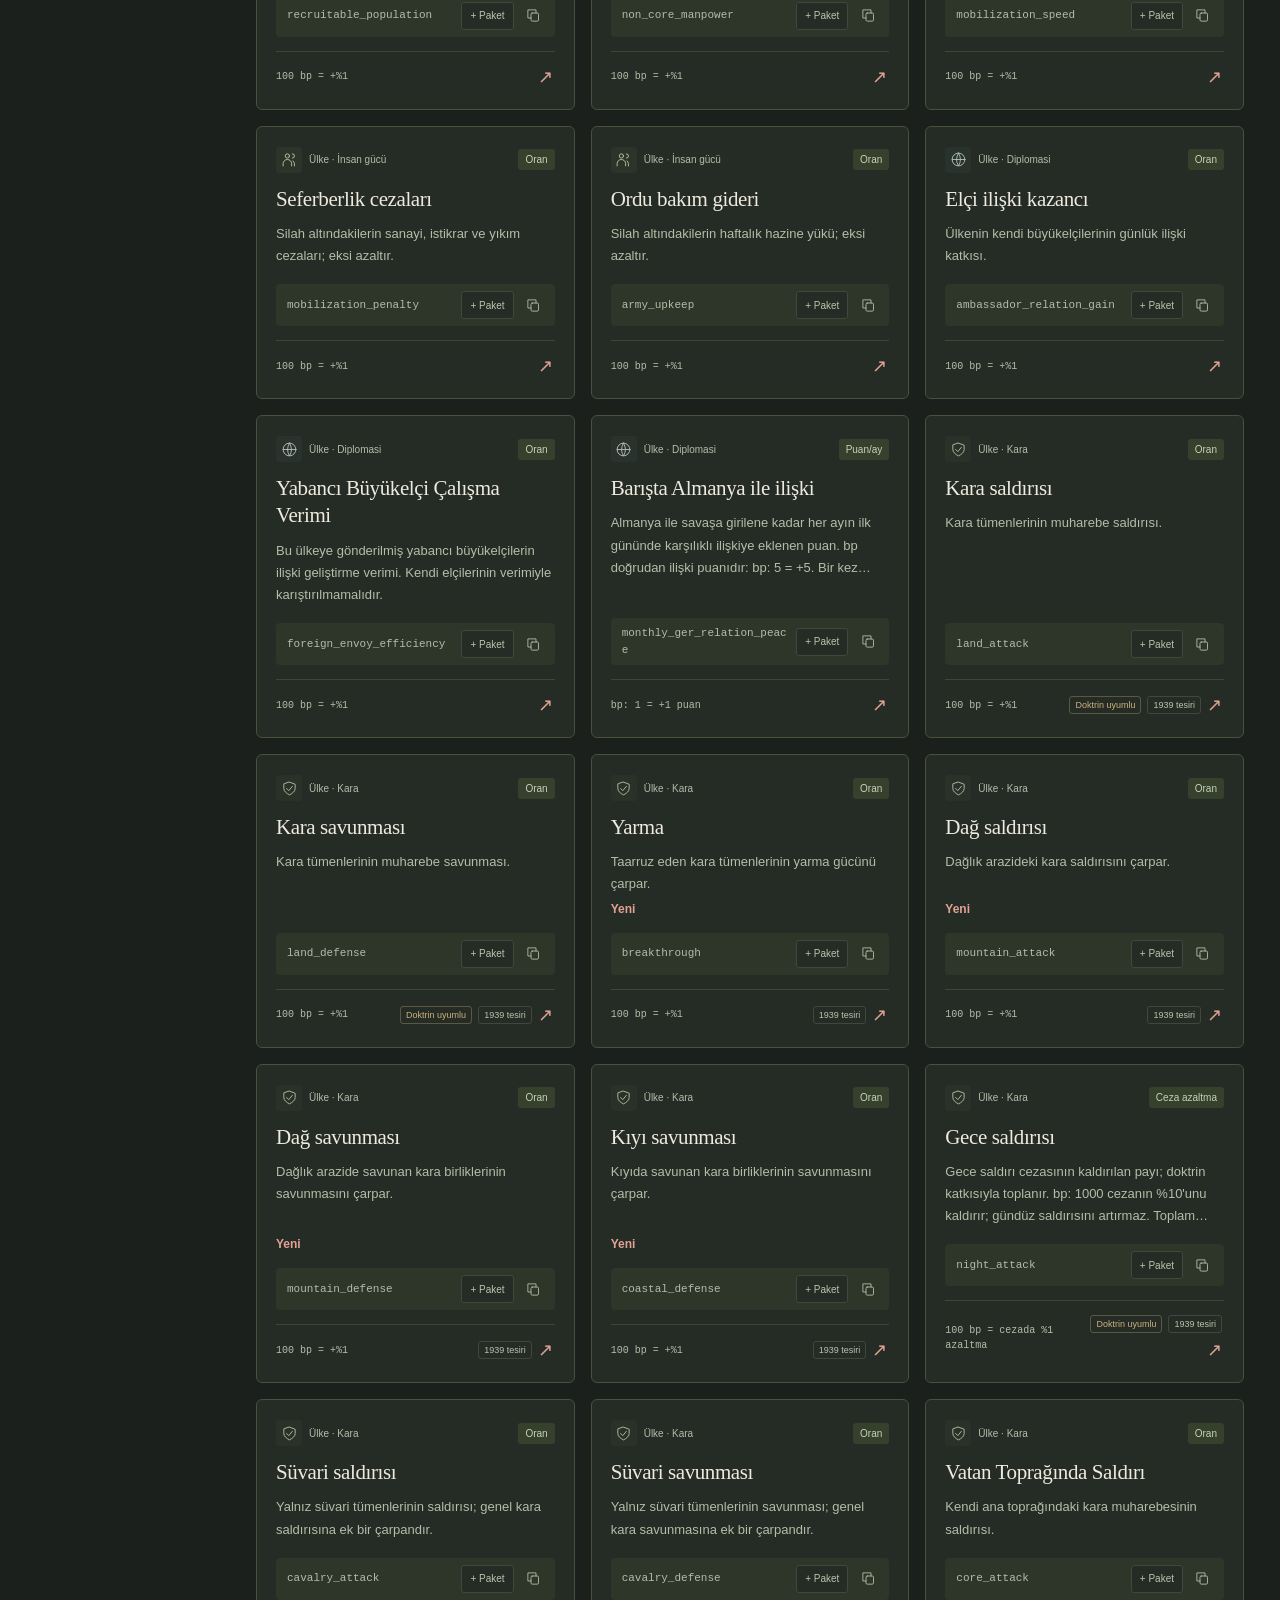
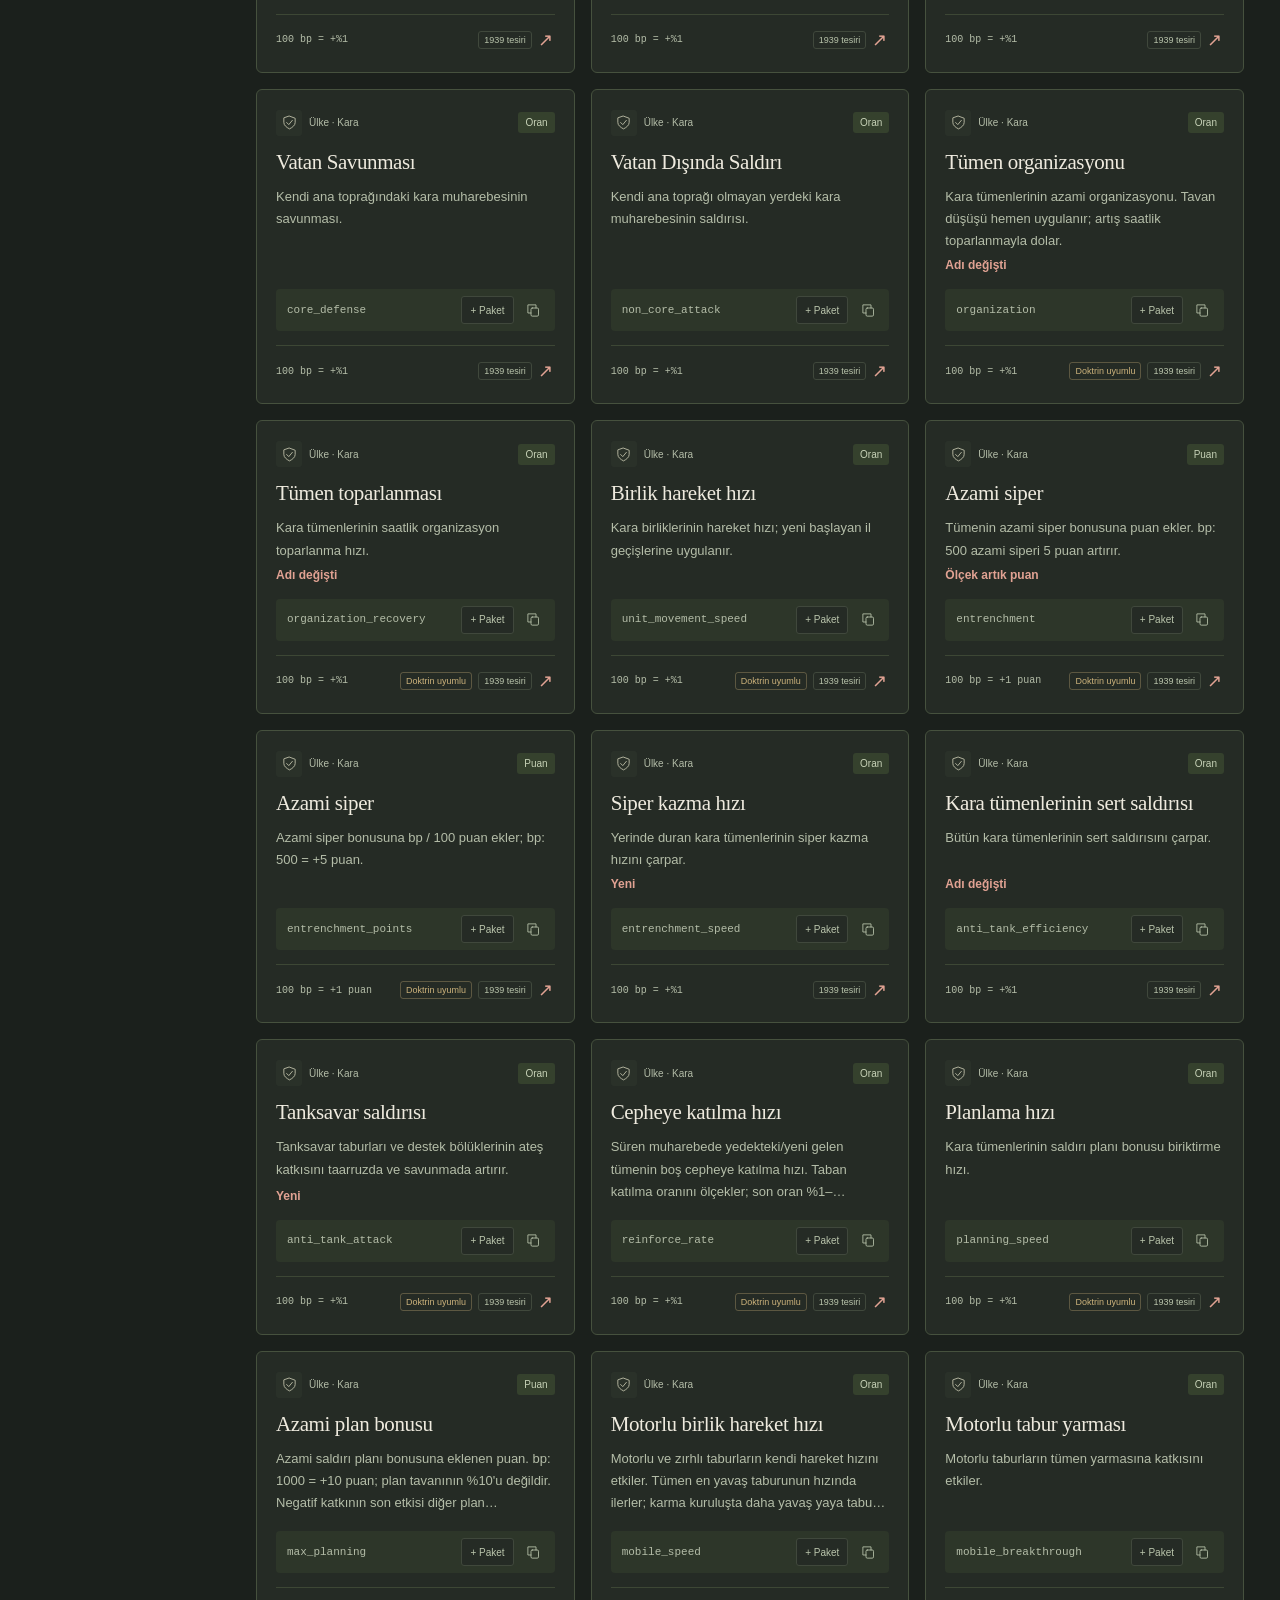
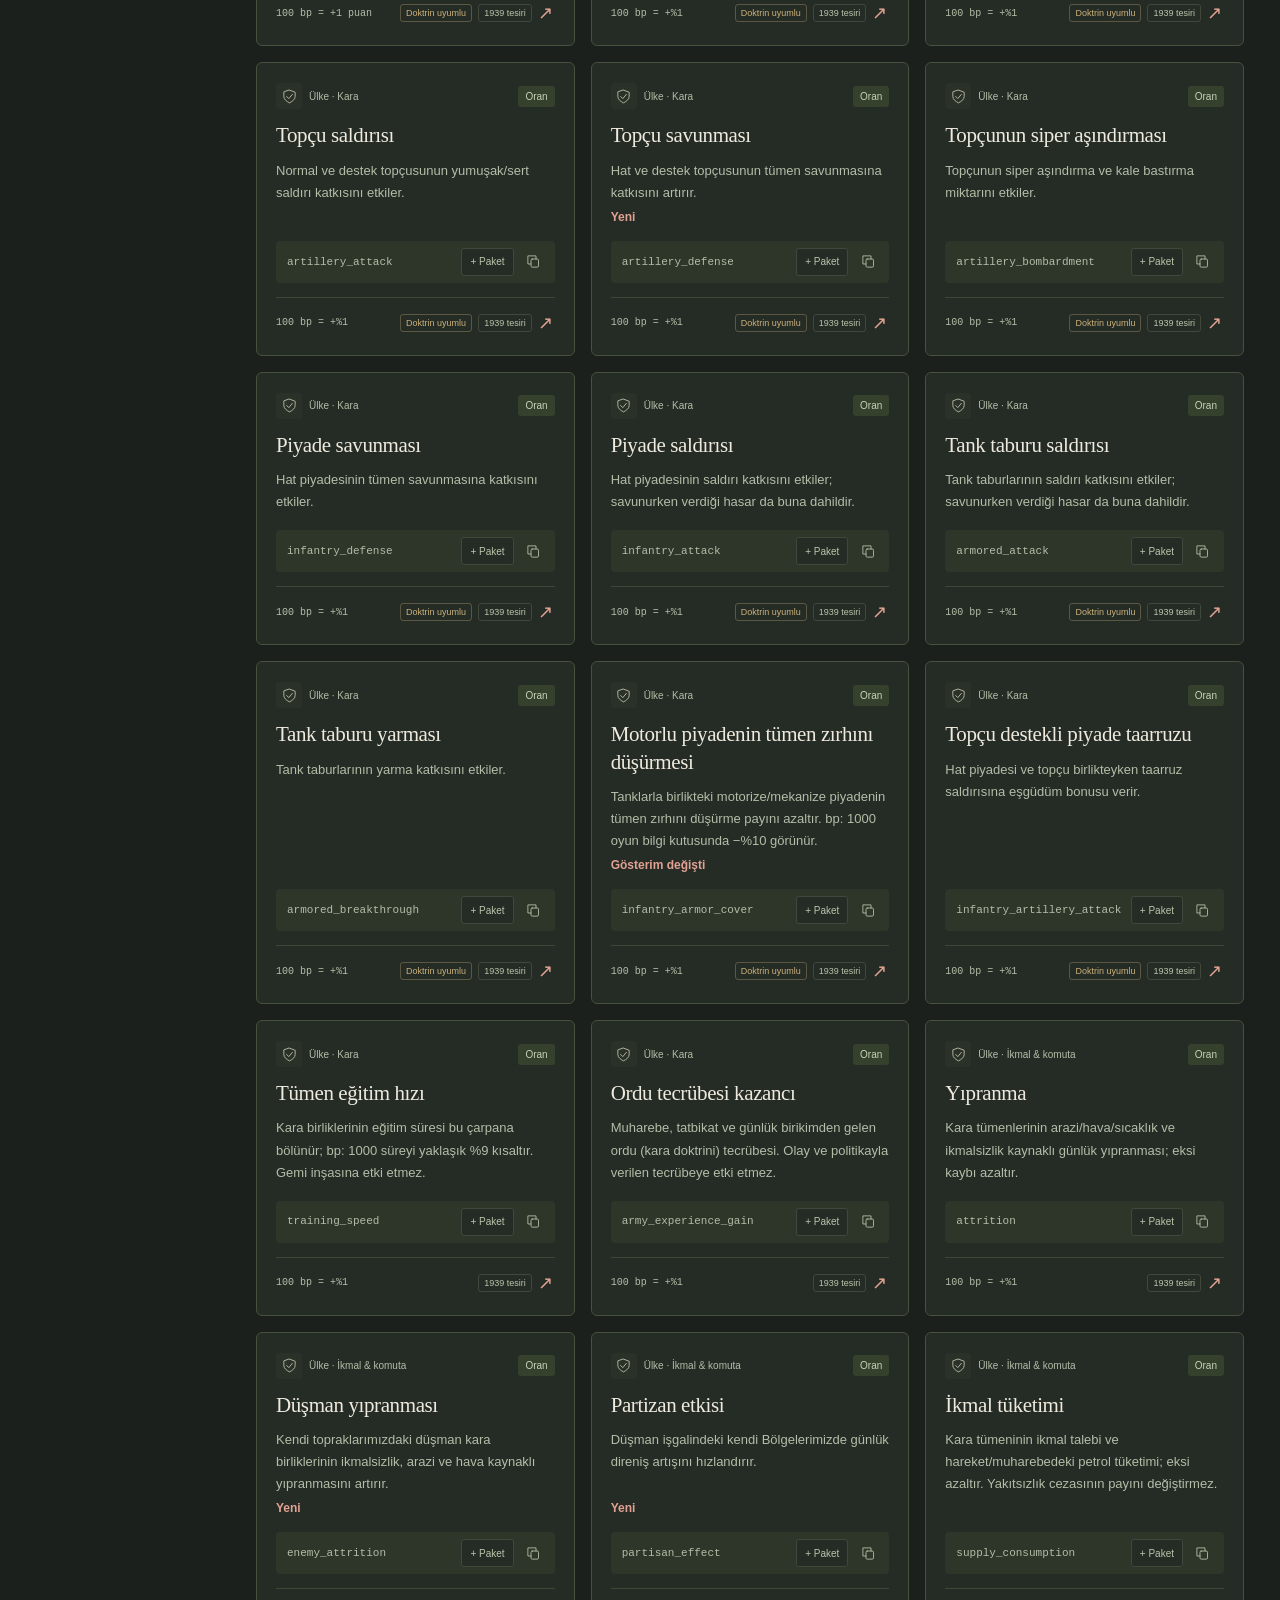
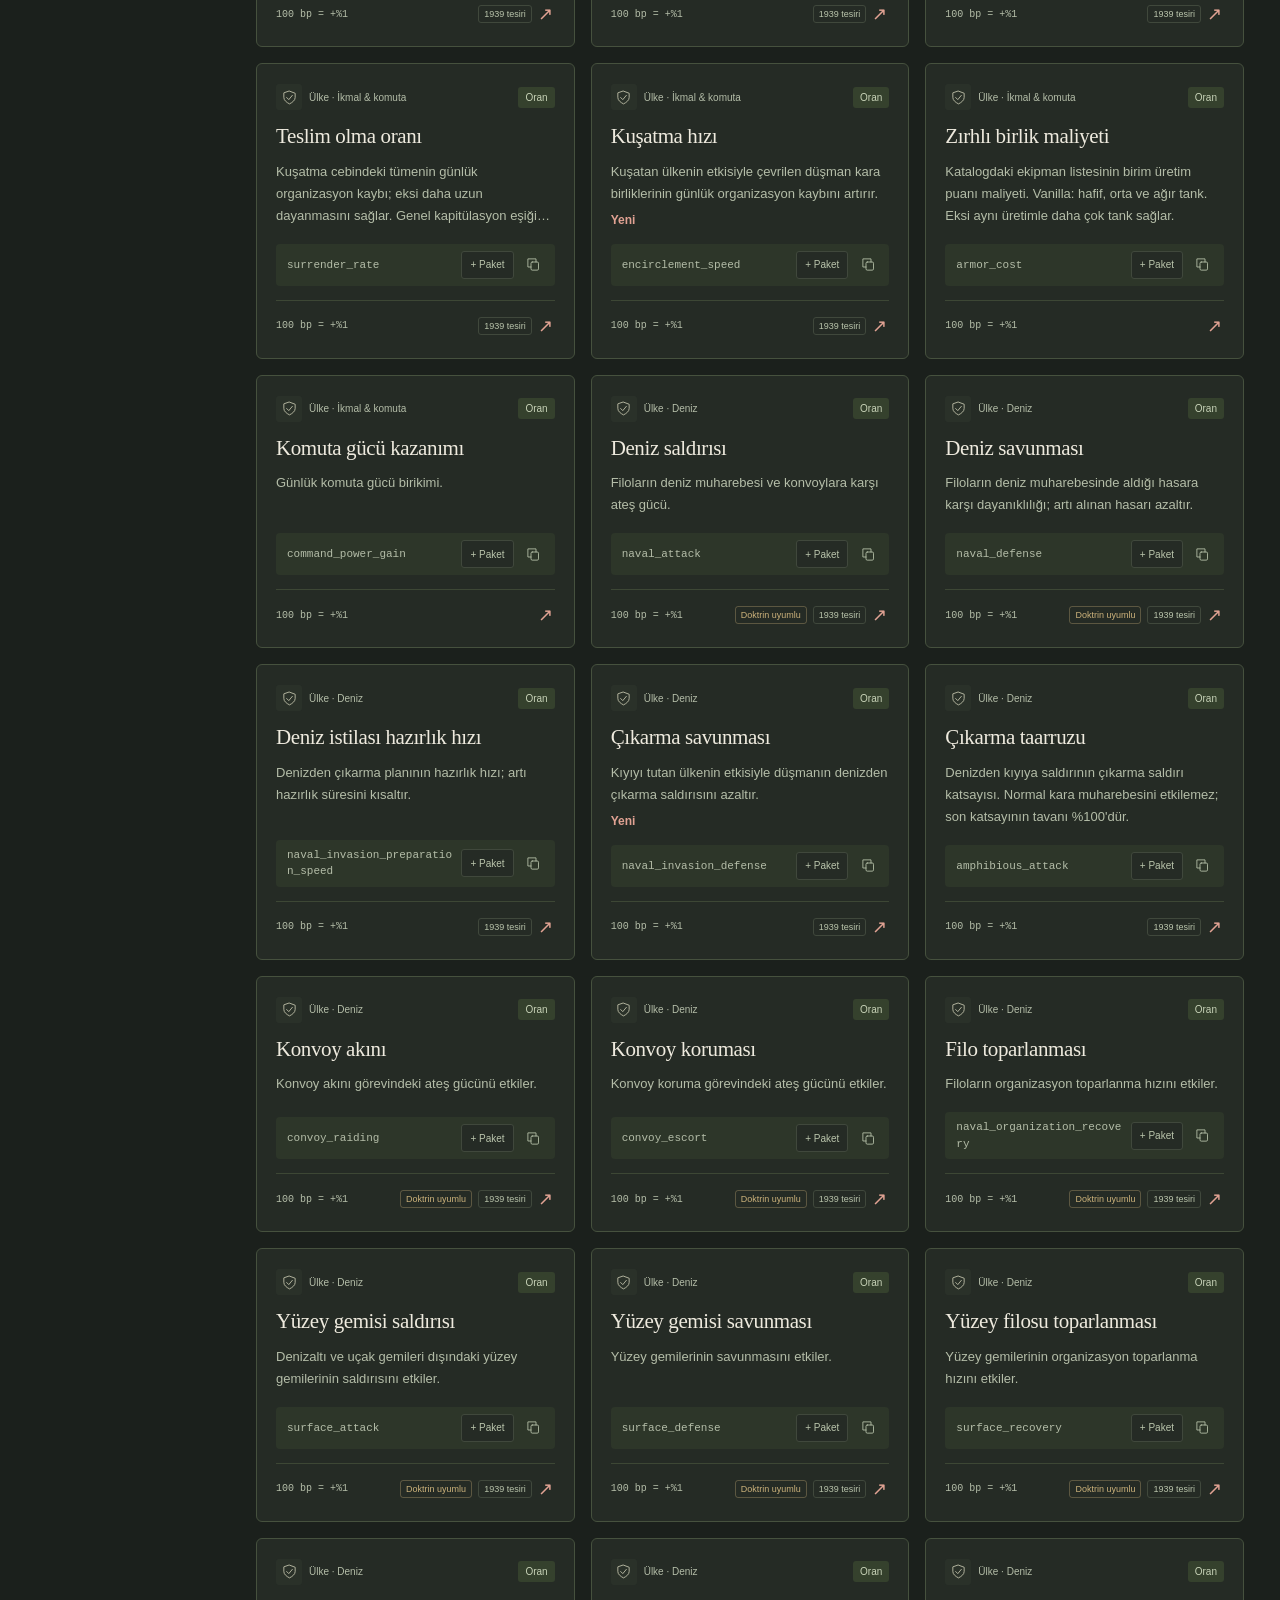
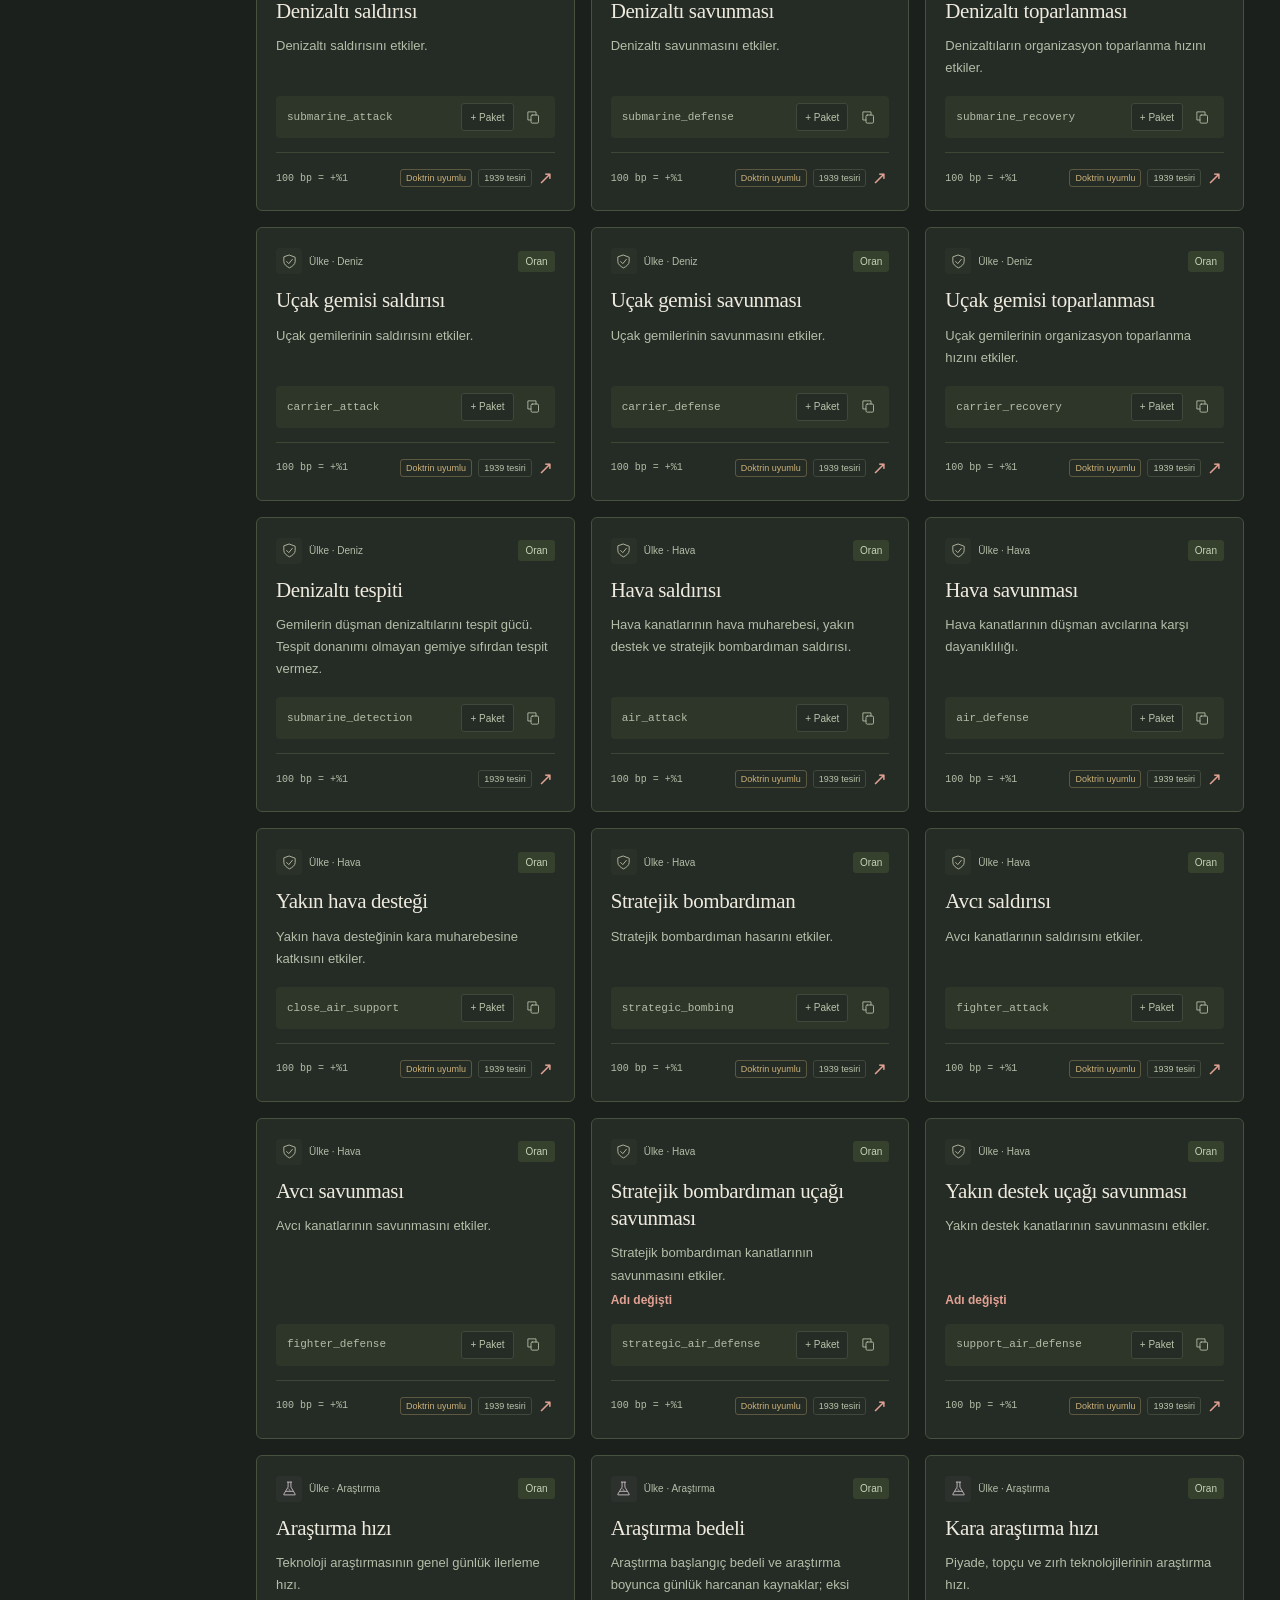
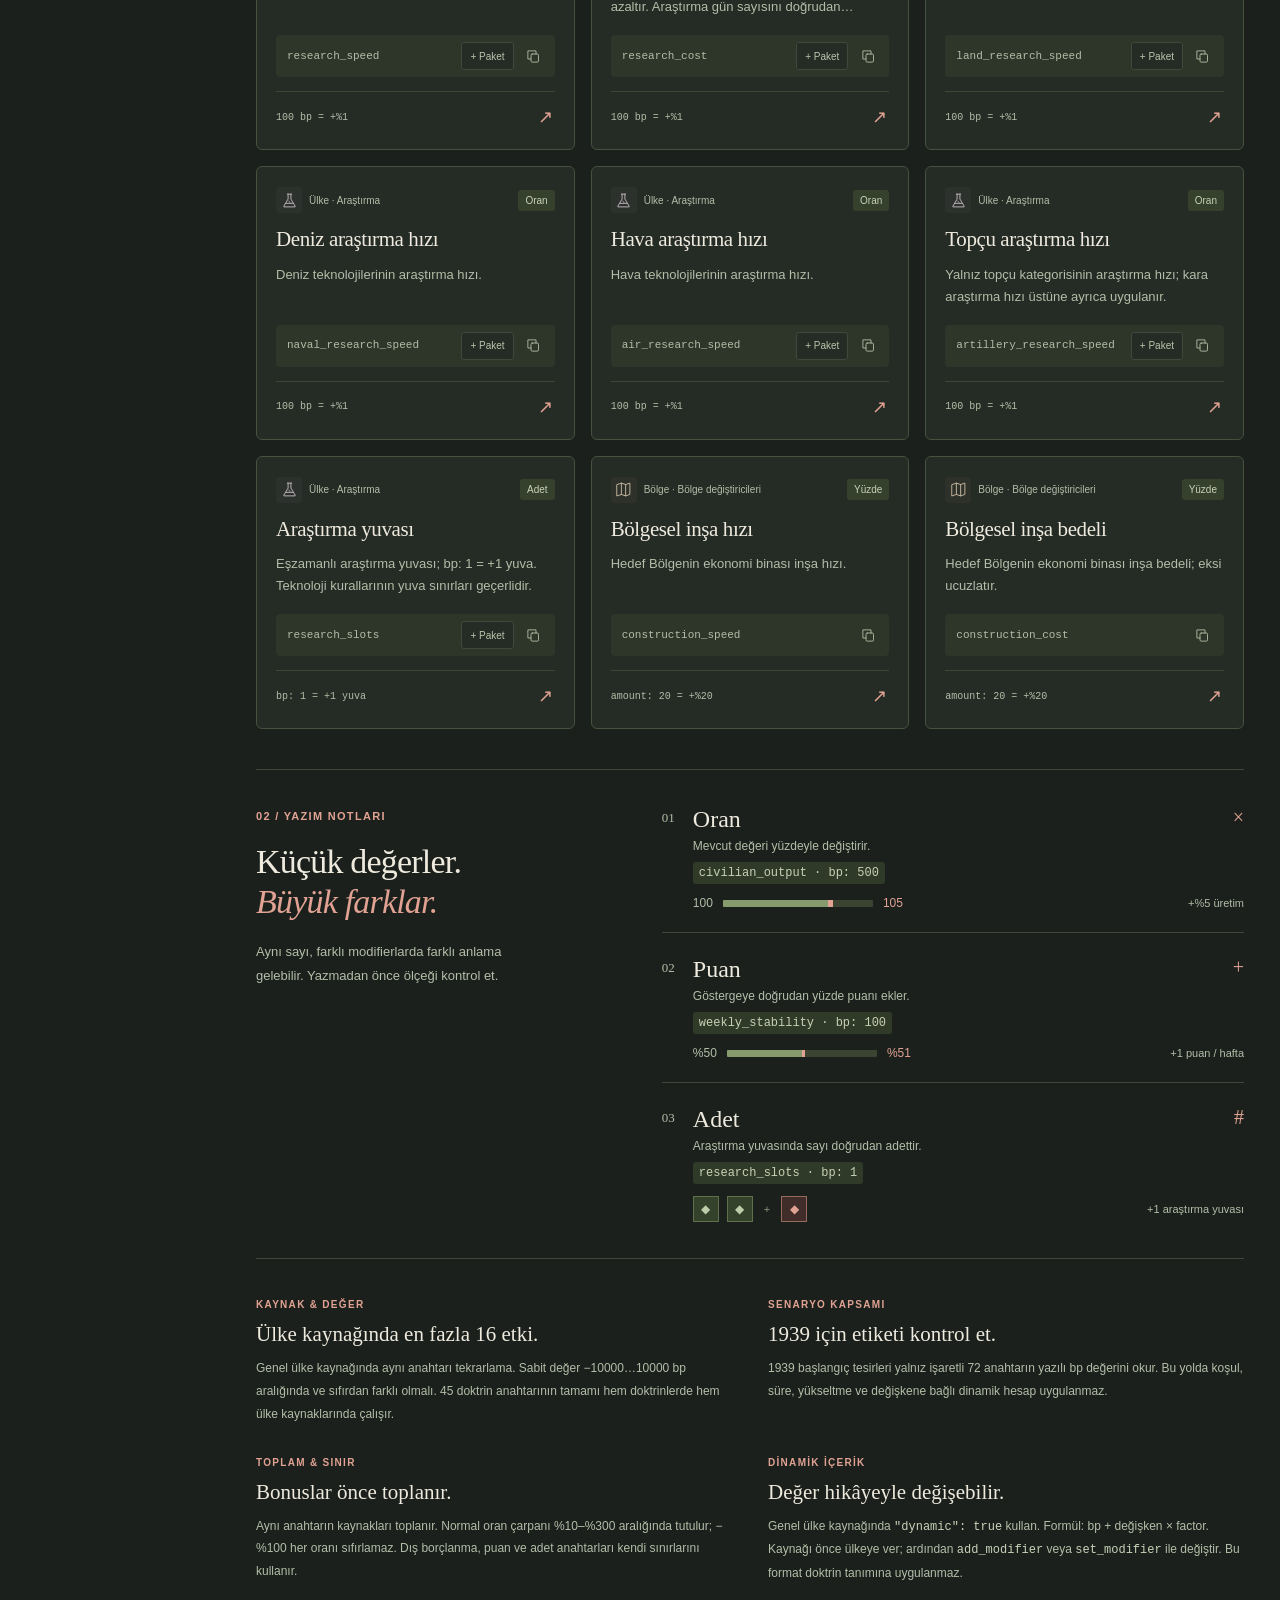
==== commit 073d902b: "1939 hariç Alanlar verisi 1939'a özel dosyalar sayılmadan yeniden üretildi.  Co-Authored-By: Claude " ====
--- a/index.html
+++ b/index.html
@@ -6,14 +6,14 @@
   <meta name="theme-color" content="#252724">
   <meta name="description" content="ULUS içerik yazarları için modifier atlası. Kategorileri keşfedin, oyundaki gerçek denge örneklerini görün ve tekli veya çoklu JSON paketlerini kopyalayın.">
   <title>Modifier Atlası · ULUS</title>
-  <script>window.ATLAS_VERSION='202611221728';(()=>{const check=()=>{try{fetch('version.json?t='+Date.now(),{cache:'no-store'}).then(r=>r.ok?r.json():null).then(v=>{if(!v||!v.version||v.version===window.ATLAS_VERSION)return;const u=new URL(location.href);if(u.searchParams.get('_v')===v.version)return;u.searchParams.set('_v',v.version);location.replace(u.href);}).catch(()=>{});}catch(e){}};check();addEventListener('pageshow',e=>{if(e.persisted)check();});document.addEventListener('visibilitychange',()=>{if(document.visibilityState==='visible')check();});document.addEventListener('DOMContentLoaded',()=>{for(const n of document.querySelectorAll('[data-atlas-version]'))n.textContent='Sürüm '+window.ATLAS_VERSION;});})();</script>
-  <script src="theme.js?v=202611221728"></script>
+  <script>window.ATLAS_VERSION='202611221742';(()=>{const check=()=>{try{fetch('version.json?t='+Date.now(),{cache:'no-store'}).then(r=>r.ok?r.json():null).then(v=>{if(!v||!v.version||v.version===window.ATLAS_VERSION)return;const u=new URL(location.href);if(u.searchParams.get('_v')===v.version)return;u.searchParams.set('_v',v.version);location.replace(u.href);}).catch(()=>{});}catch(e){}};check();addEventListener('pageshow',e=>{if(e.persisted)check();});document.addEventListener('visibilitychange',()=>{if(document.visibilityState==='visible')check();});document.addEventListener('DOMContentLoaded',()=>{for(const n of document.querySelectorAll('[data-atlas-version]'))n.textContent='Sürüm '+window.ATLAS_VERSION;});})();</script>
+  <script src="theme.js?v=202611221742"></script>
   <link rel="icon" href="favicon.svg" type="image/svg+xml">
-  <link rel="stylesheet" href="style.css?v=202611221728">
-  <link rel="stylesheet" href="theme.css?v=202611221728">
-  <link rel="stylesheet" href="atlas.css?v=202611221728">
-  <script src="data.js?v=202611221728" defer></script>
-  <script src="app.js?v=202611221728" defer></script>
+  <link rel="stylesheet" href="style.css?v=202611221742">
+  <link rel="stylesheet" href="theme.css?v=202611221742">
+  <link rel="stylesheet" href="atlas.css?v=202611221742">
+  <script src="data.js?v=202611221742" defer></script>
+  <script src="app.js?v=202611221742" defer></script>
 </head>
 <body>
   <a class="skip-link" href="#catalogue">Kataloğa geç</a>
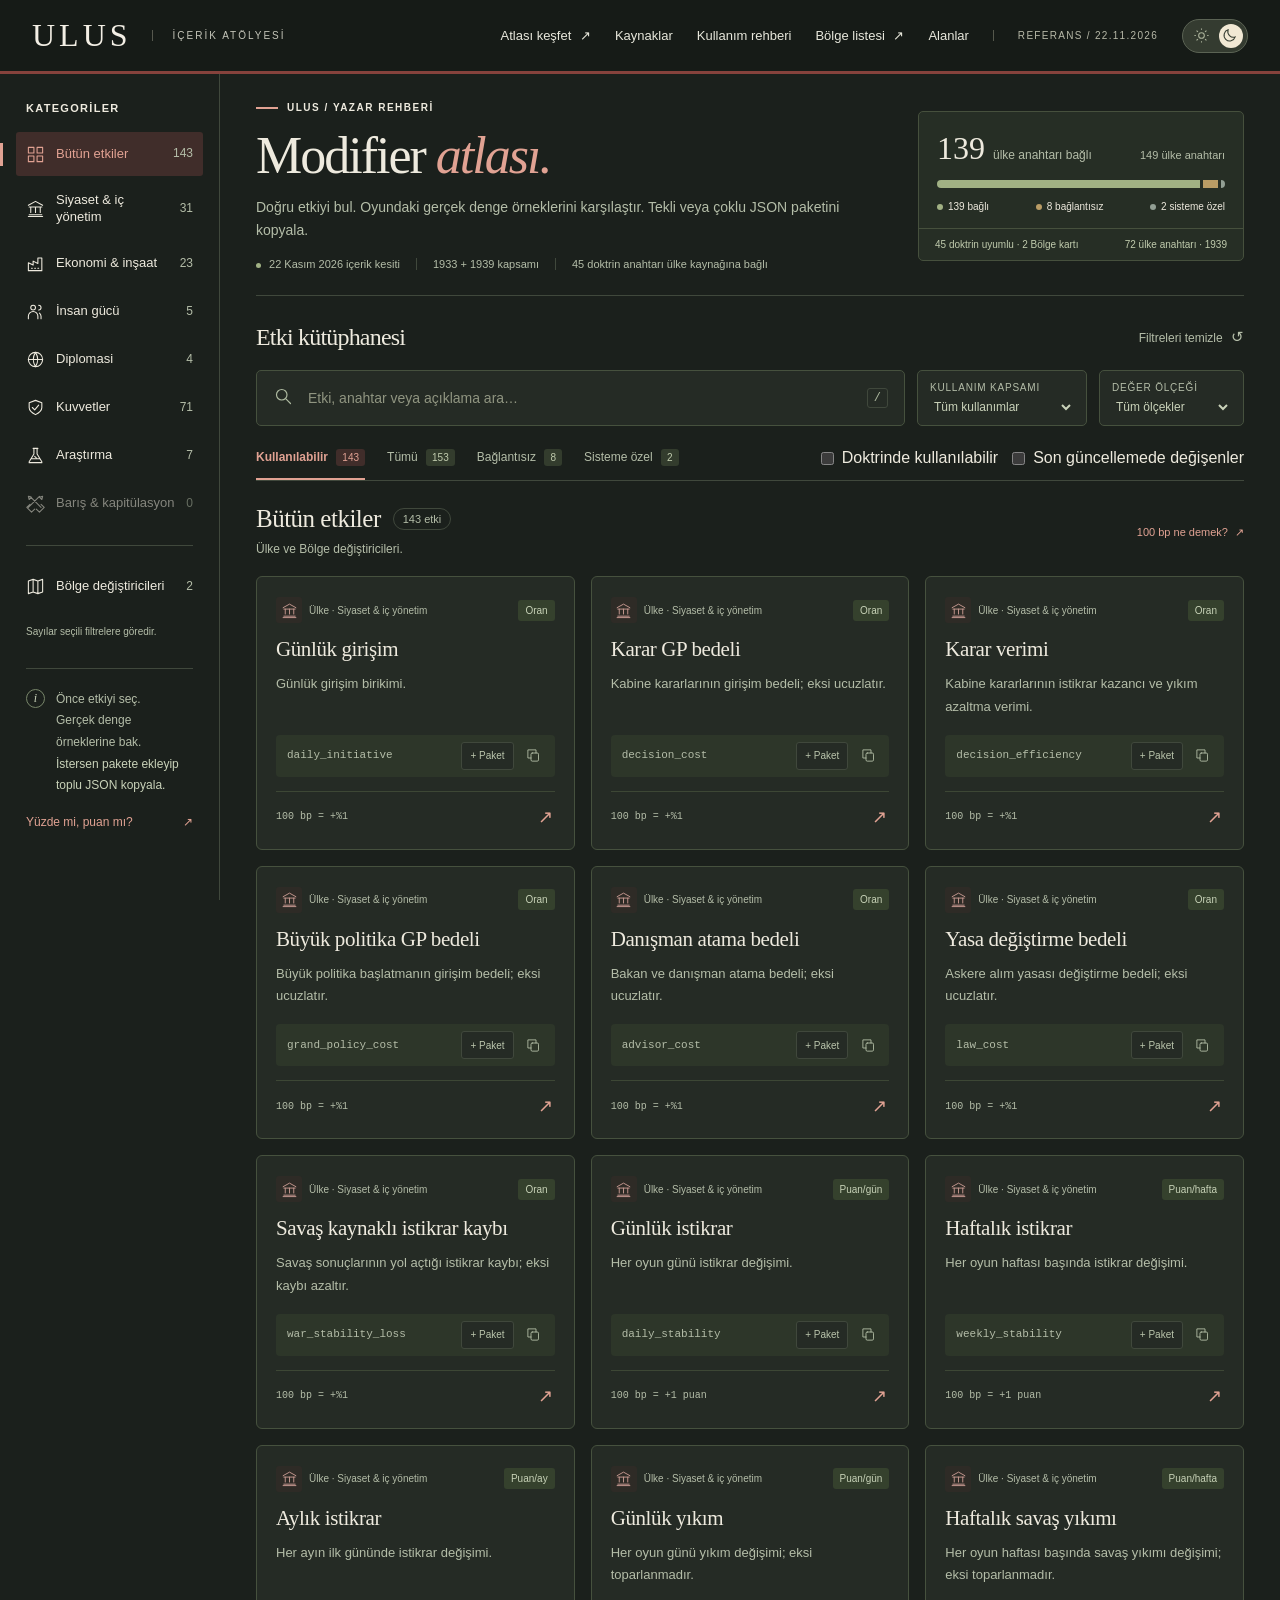
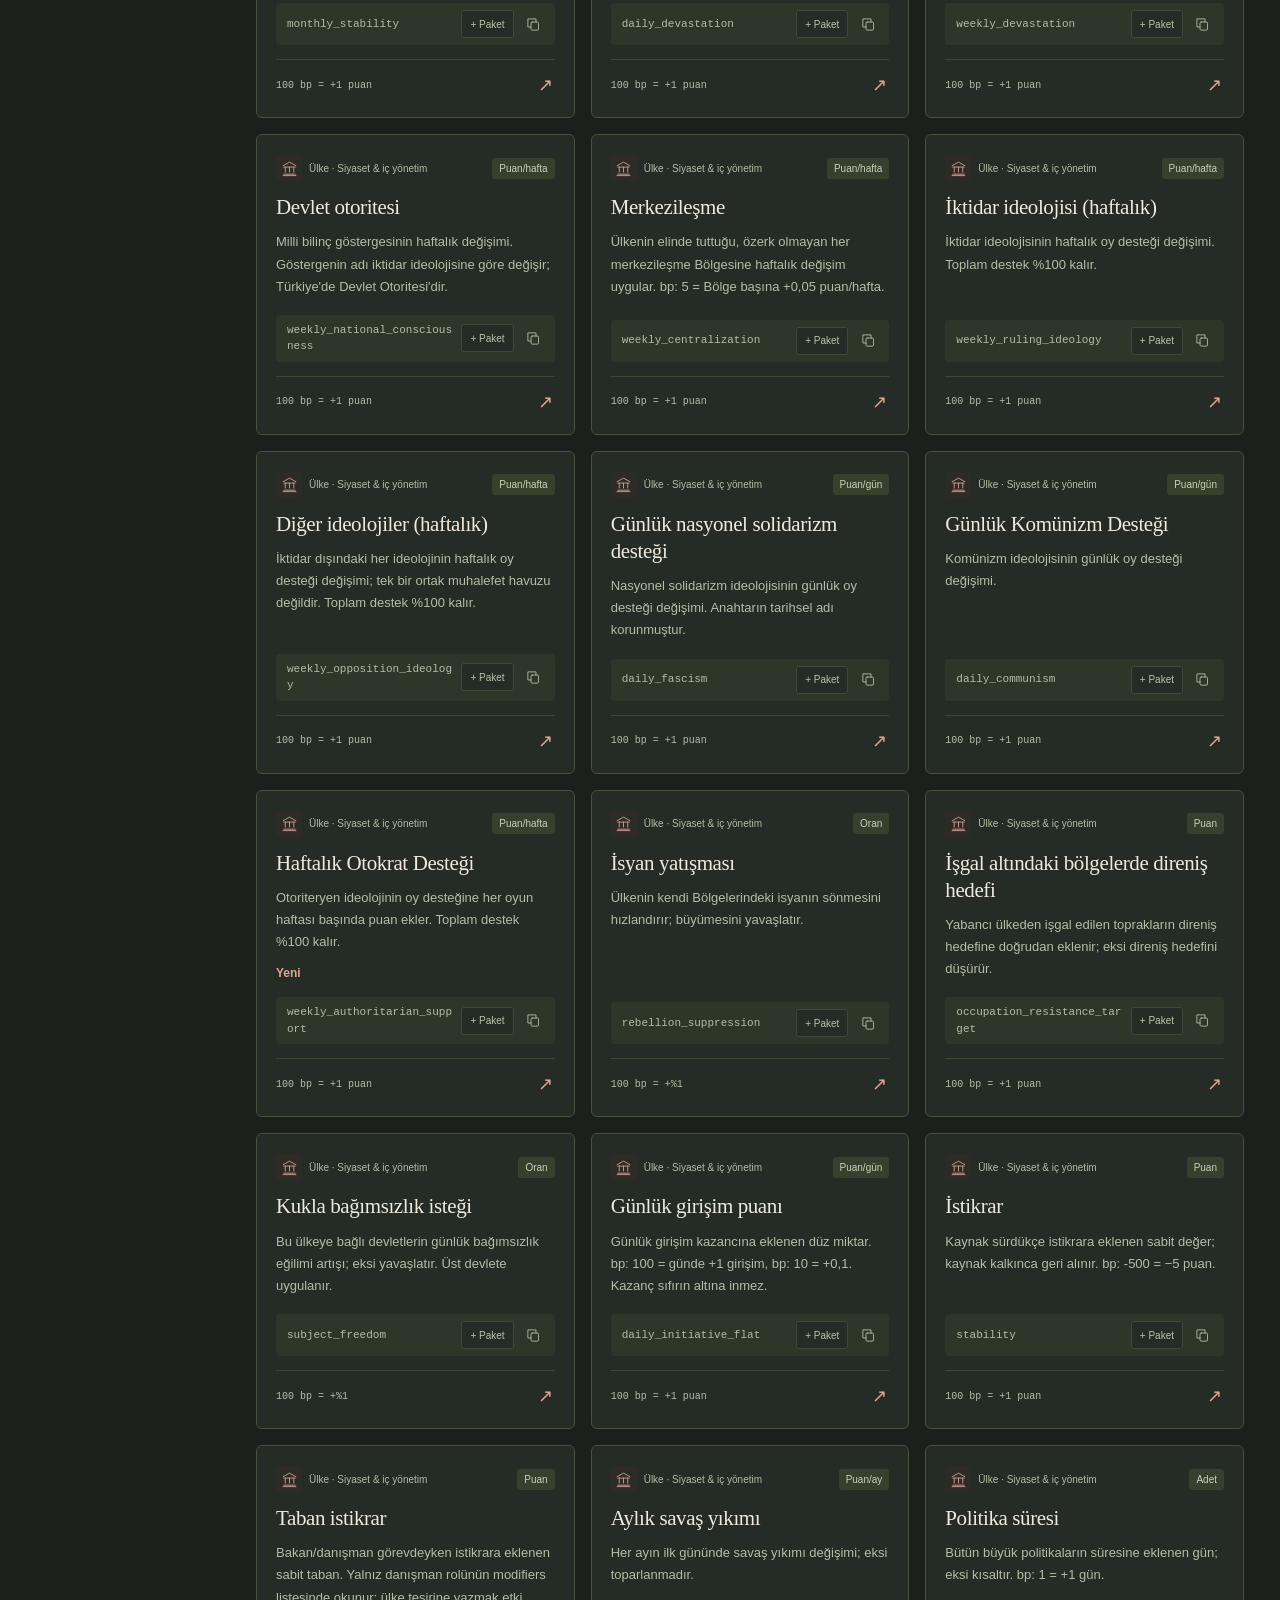
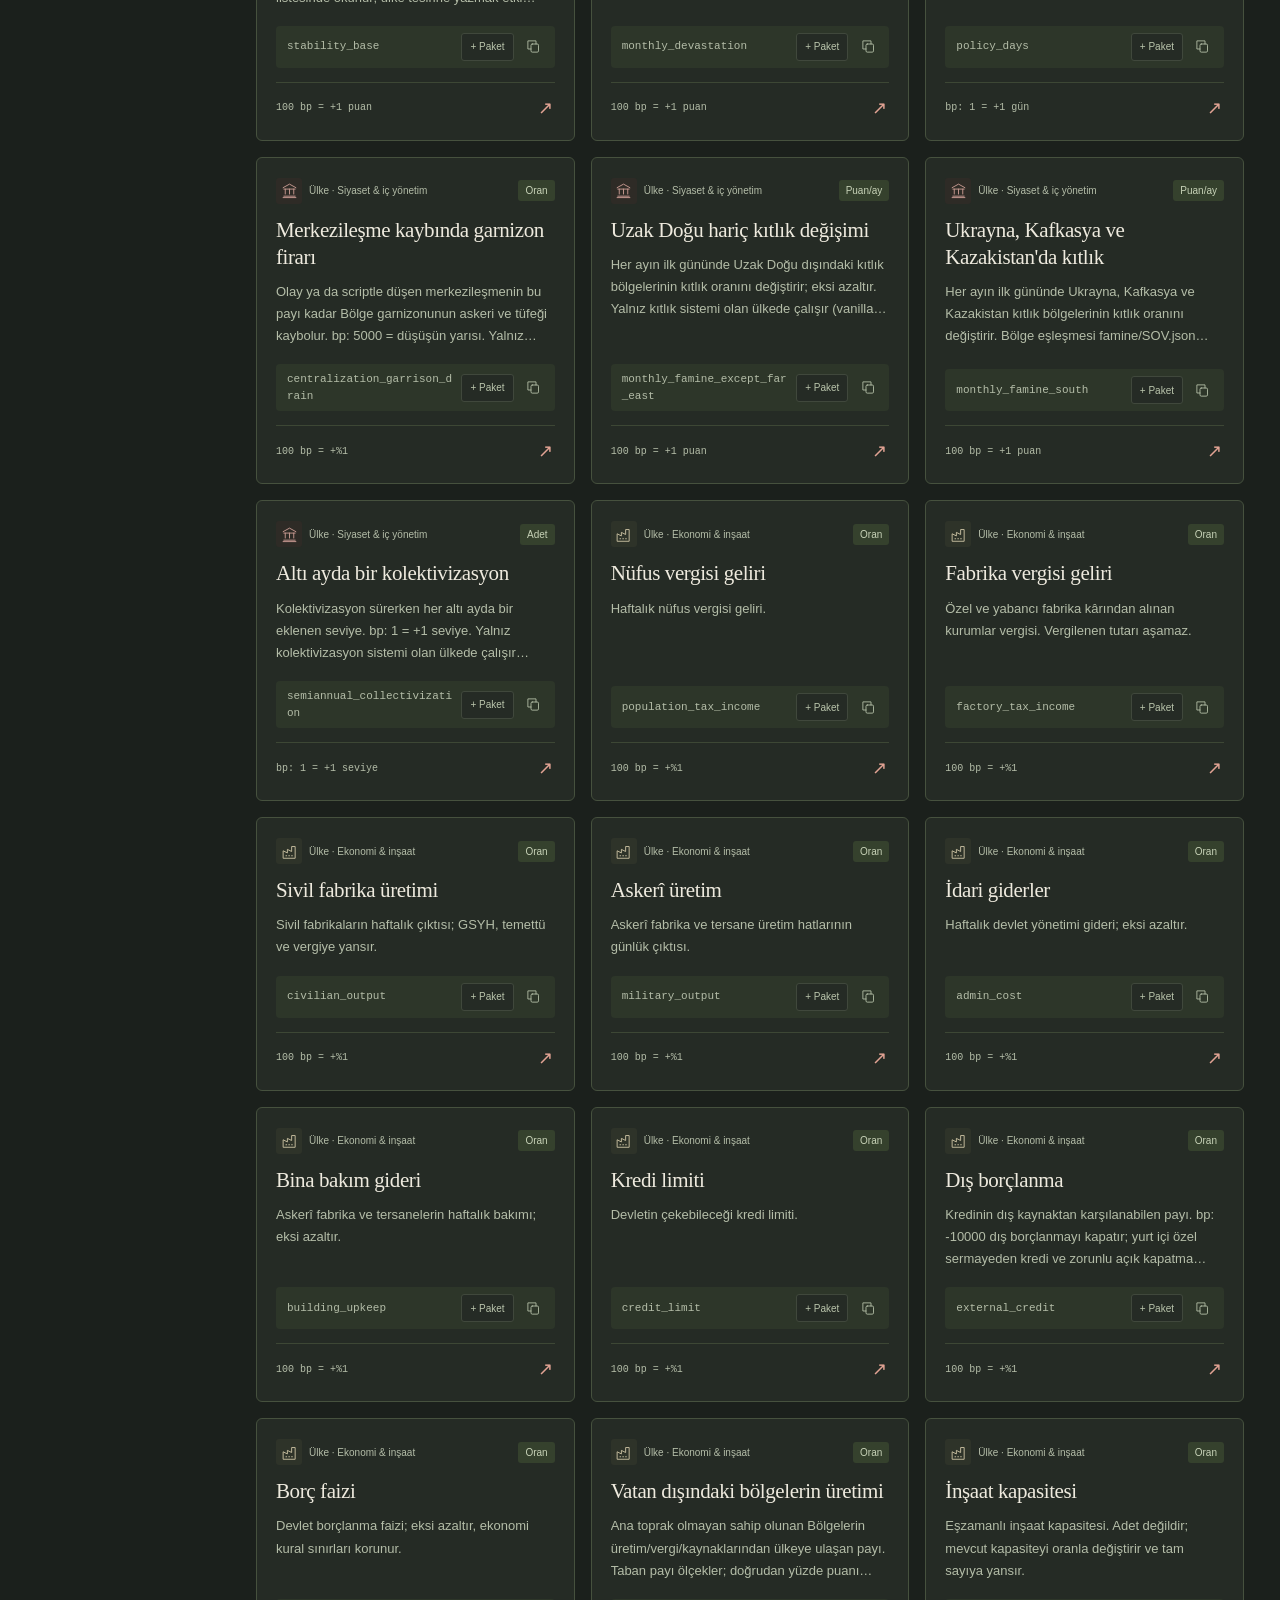
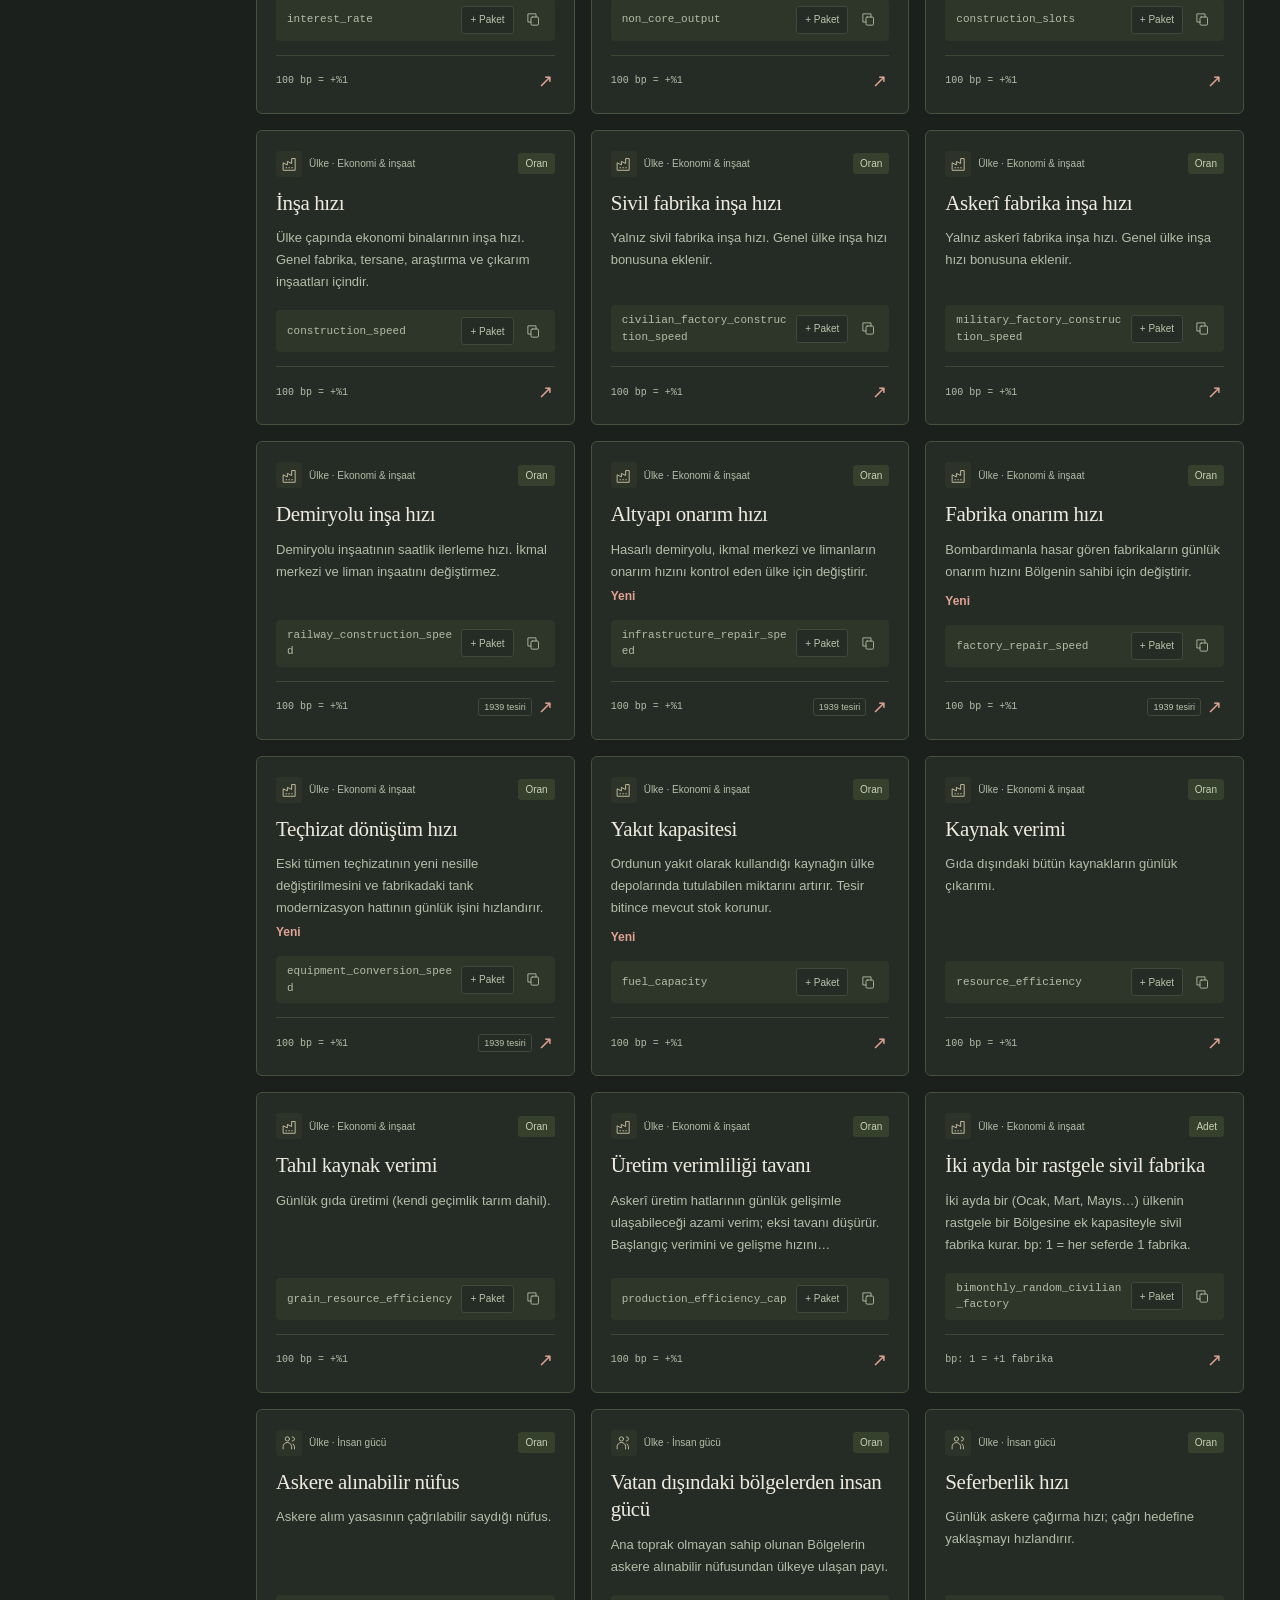
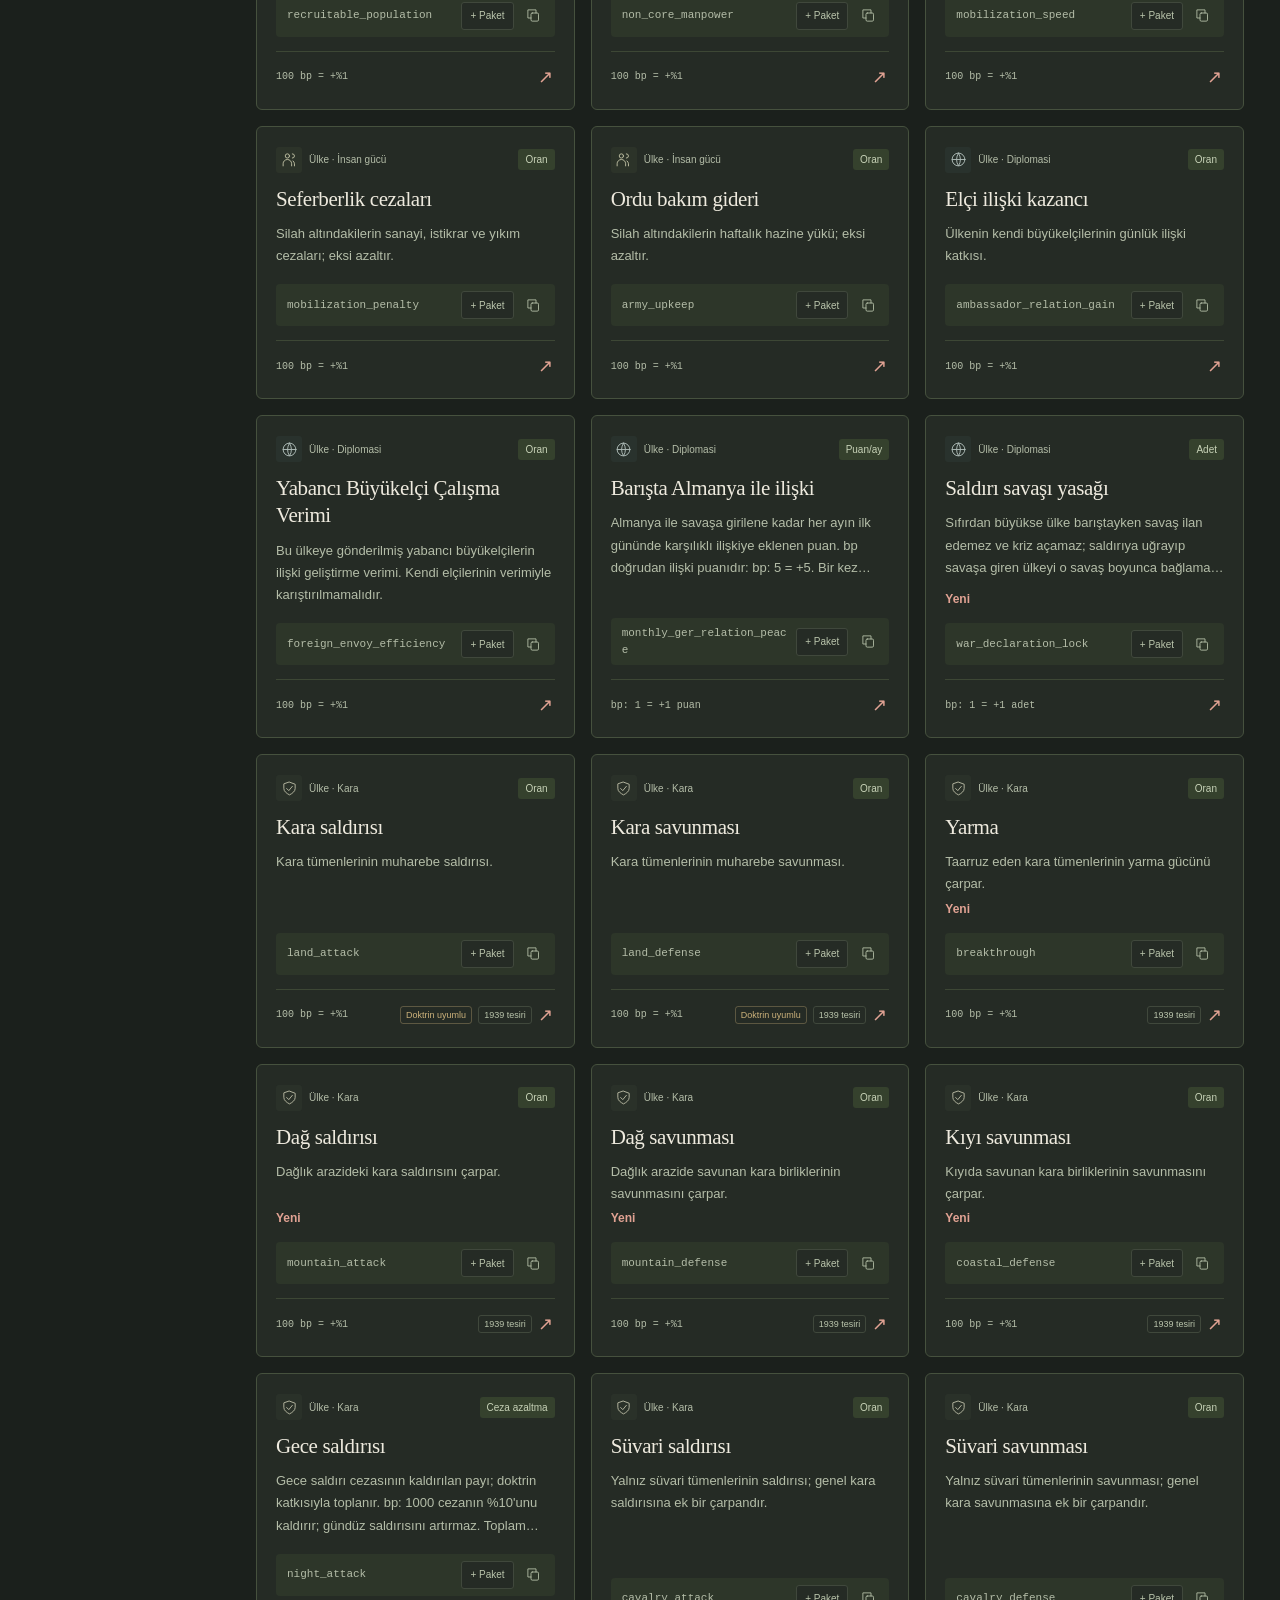
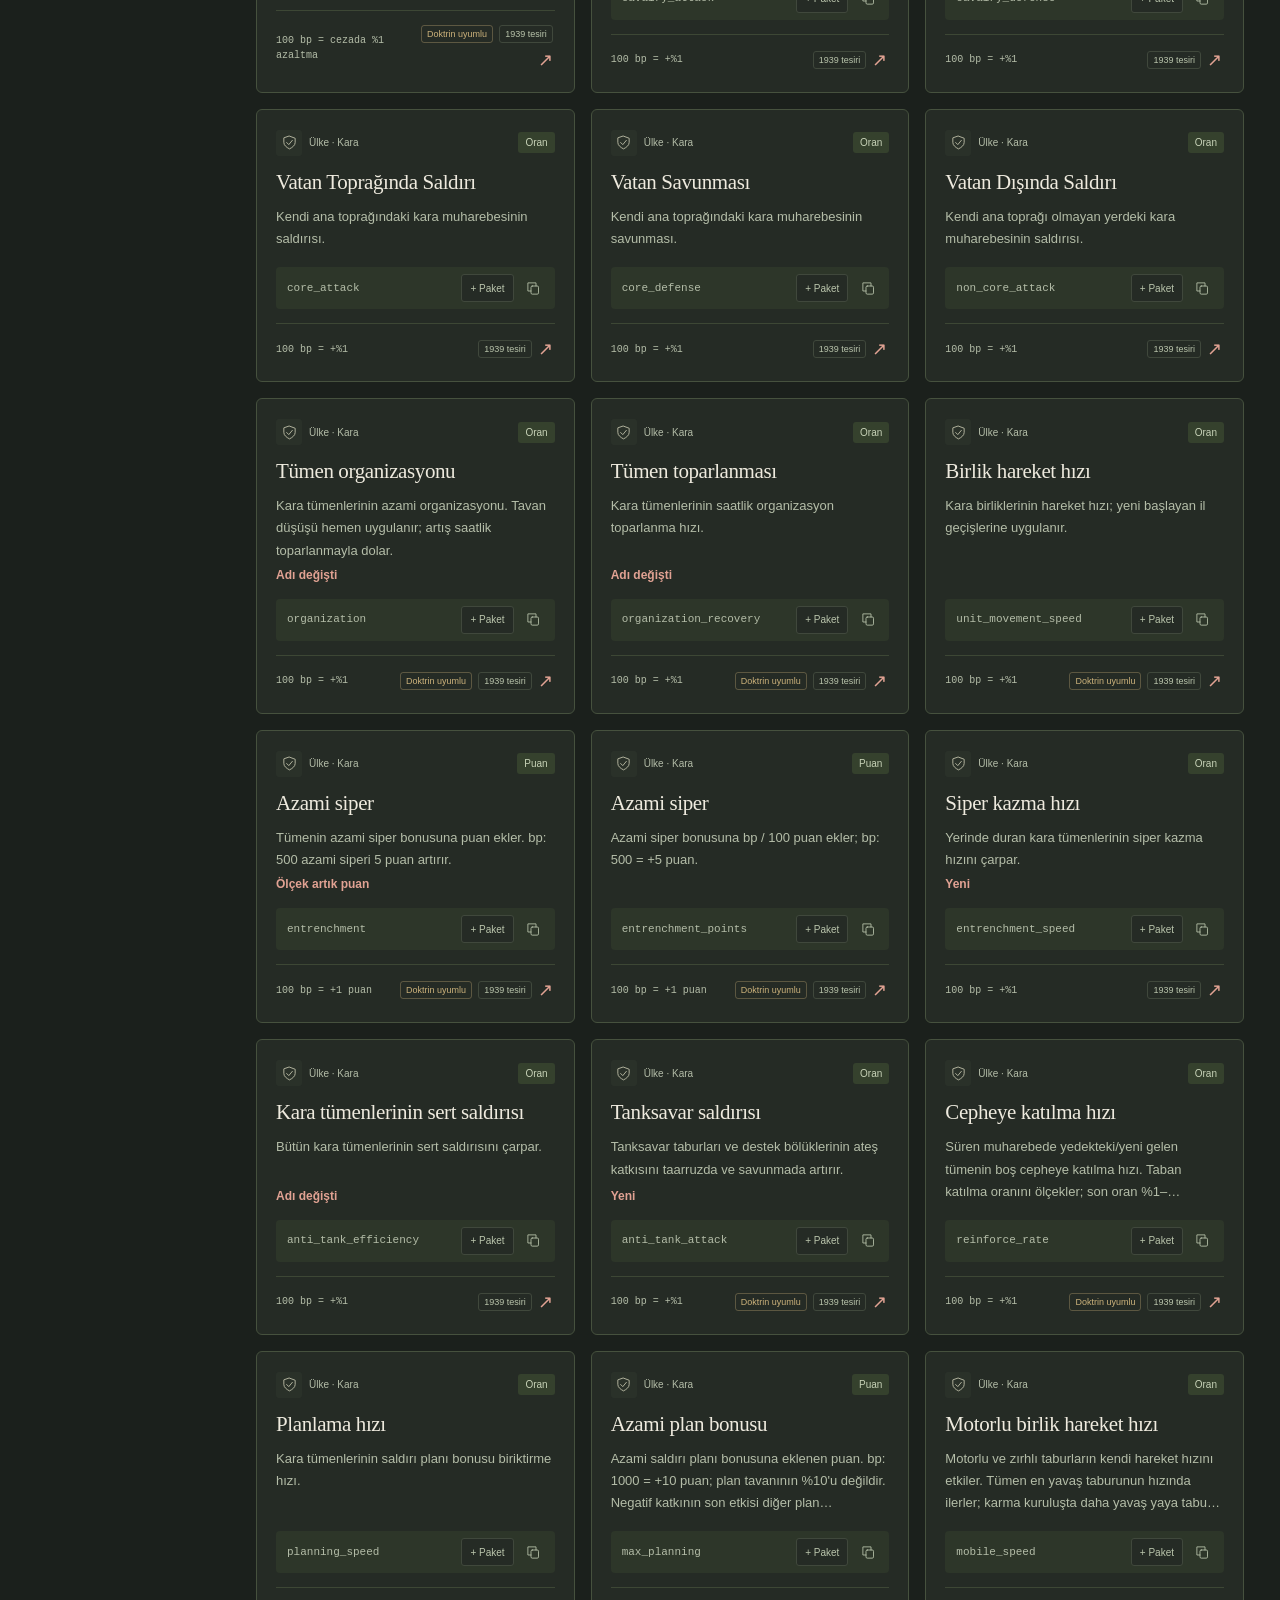
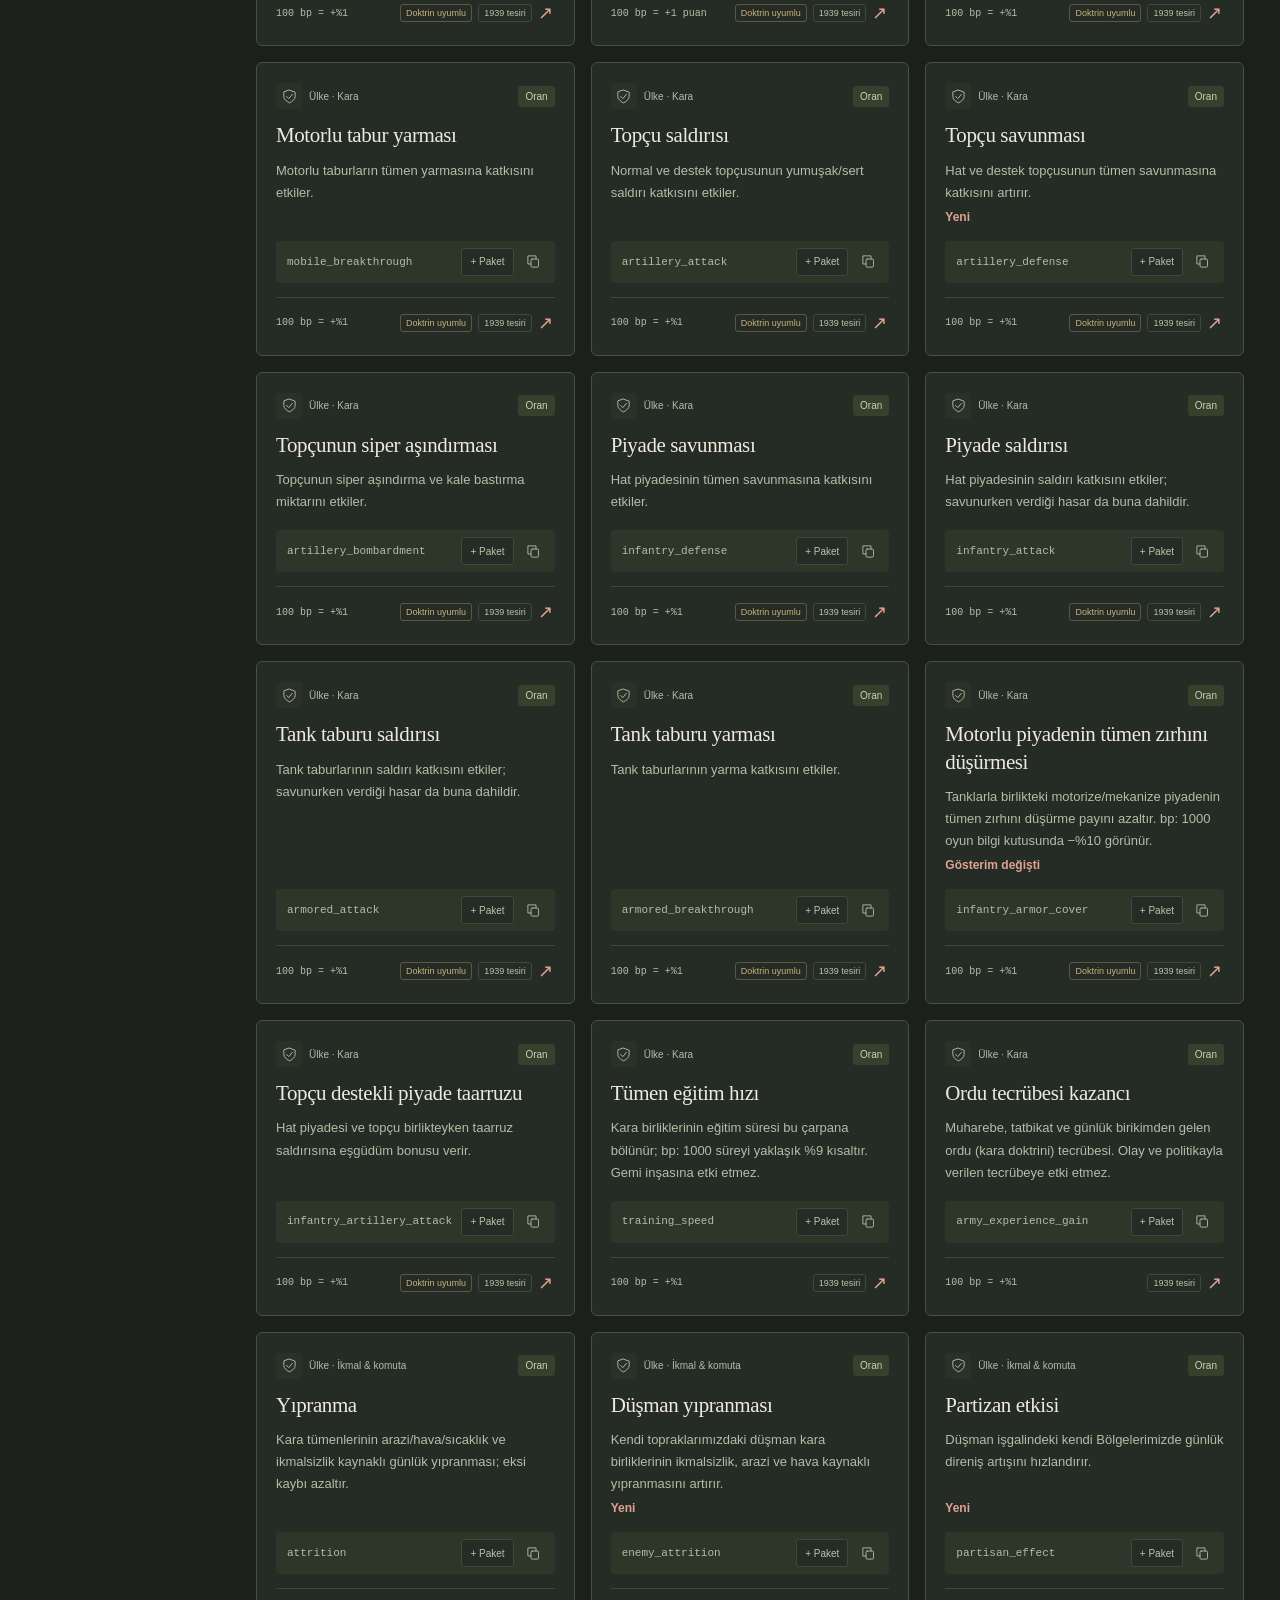
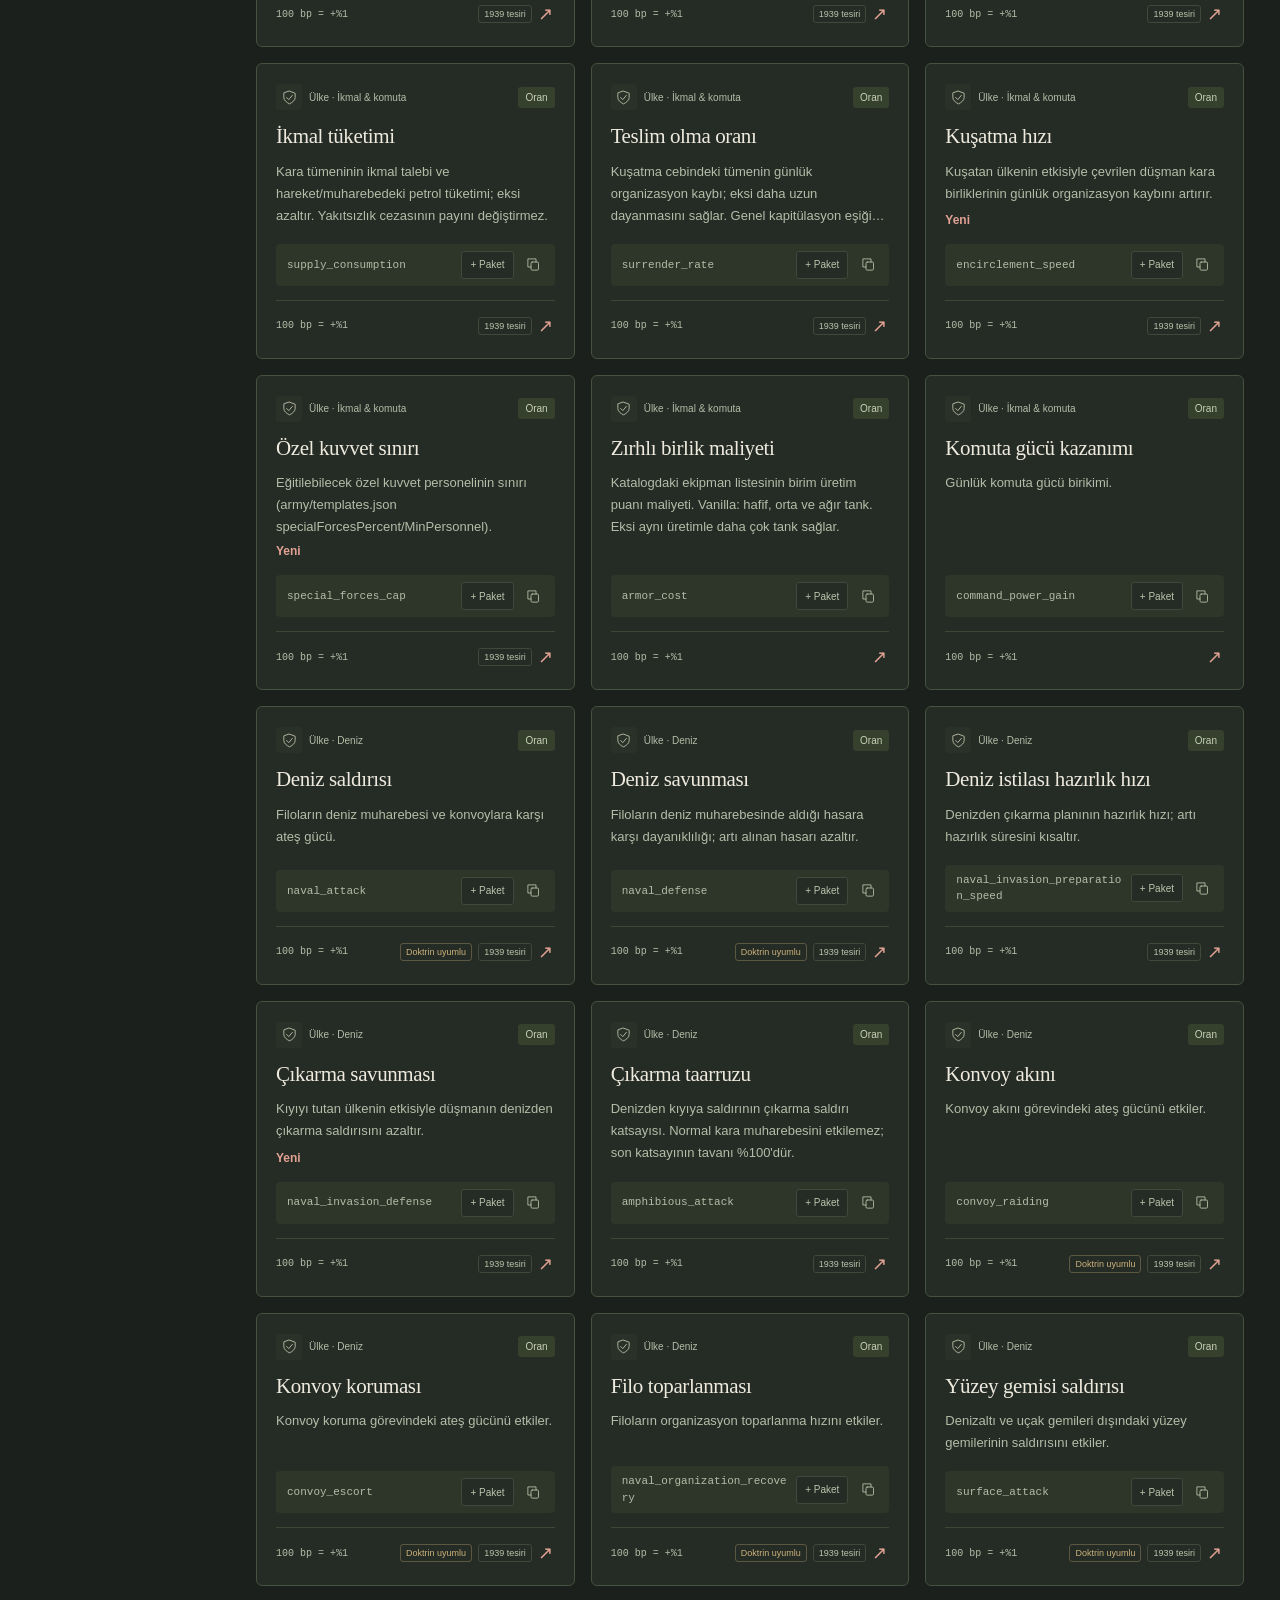
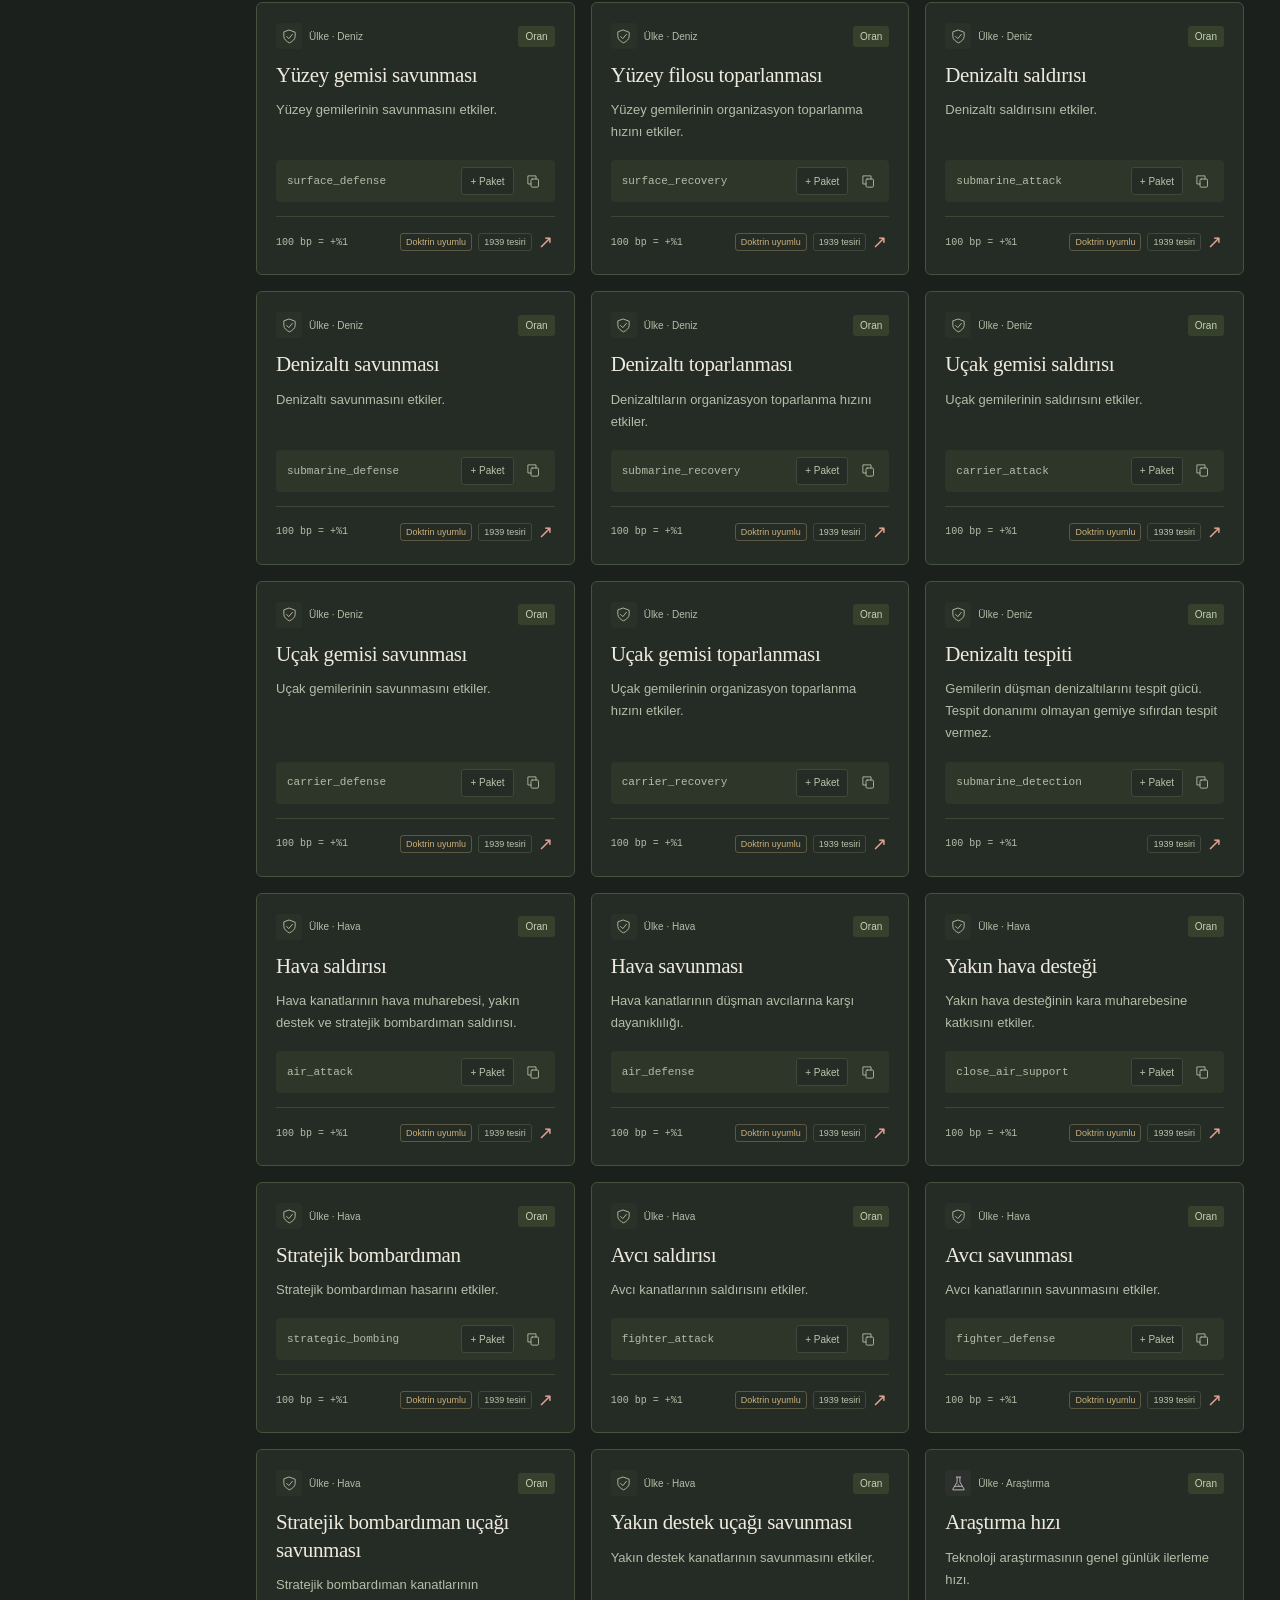
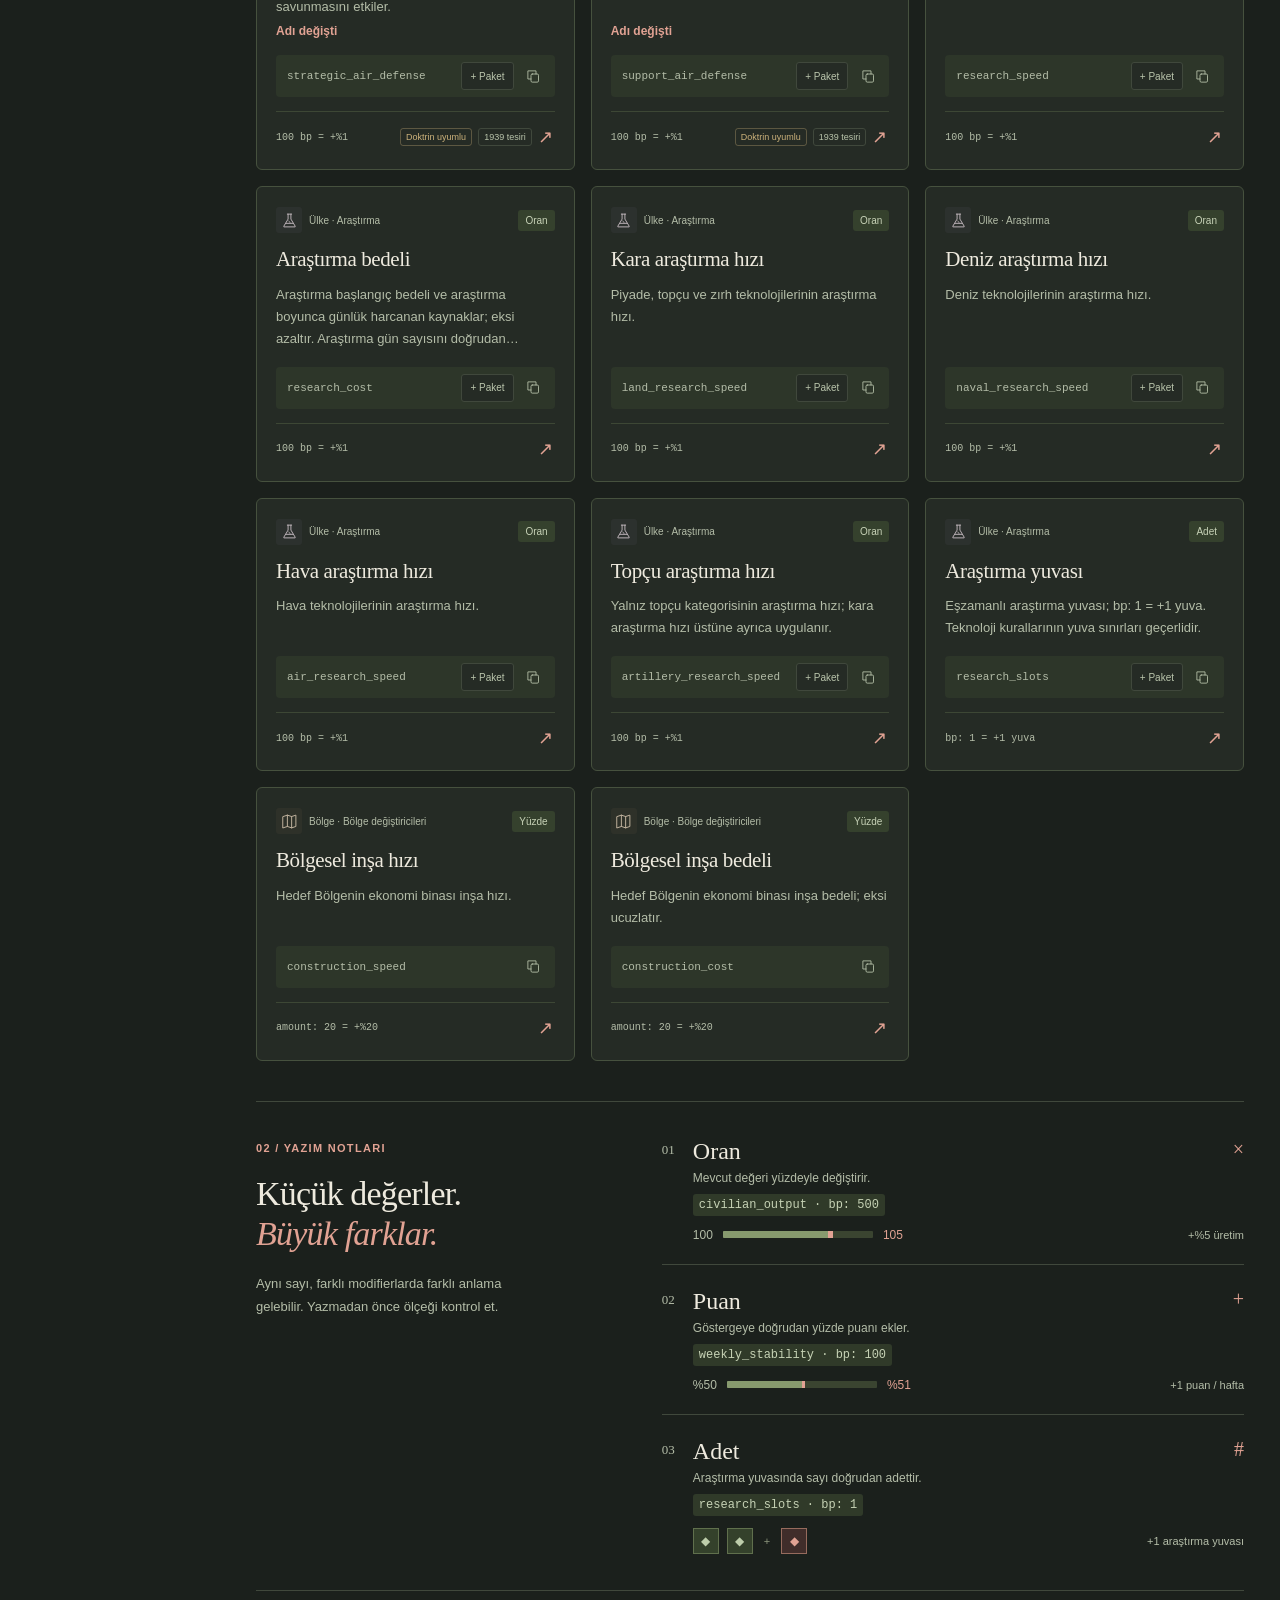
==== commit c3a03aa4: "harita güncellemesi Bölge listesi, bölge/province haritaları ve province kartları 26 Kasım harita ve" ====
--- a/index.html
+++ b/index.html
@@ -6,14 +6,14 @@
   <meta name="theme-color" content="#252724">
   <meta name="description" content="ULUS içerik yazarları için modifier atlası. Kategorileri keşfedin, oyundaki gerçek denge örneklerini görün ve tekli veya çoklu JSON paketlerini kopyalayın.">
   <title>Modifier Atlası · ULUS</title>
-  <script>window.ATLAS_VERSION='202611221742';(()=>{const check=()=>{try{fetch('version.json?t='+Date.now(),{cache:'no-store'}).then(r=>r.ok?r.json():null).then(v=>{if(!v||!v.version||v.version===window.ATLAS_VERSION)return;const u=new URL(location.href);if(u.searchParams.get('_v')===v.version)return;u.searchParams.set('_v',v.version);location.replace(u.href);}).catch(()=>{});}catch(e){}};check();addEventListener('pageshow',e=>{if(e.persisted)check();});document.addEventListener('visibilitychange',()=>{if(document.visibilityState==='visible')check();});document.addEventListener('DOMContentLoaded',()=>{for(const n of document.querySelectorAll('[data-atlas-version]'))n.textContent='Sürüm '+window.ATLAS_VERSION;});})();</script>
-  <script src="theme.js?v=202611221742"></script>
+  <script>window.ATLAS_VERSION='202611261459';(()=>{const check=()=>{try{fetch('version.json?t='+Date.now(),{cache:'no-store'}).then(r=>r.ok?r.json():null).then(v=>{if(!v||!v.version||v.version===window.ATLAS_VERSION)return;const u=new URL(location.href);if(u.searchParams.get('_v')===v.version)return;u.searchParams.set('_v',v.version);location.replace(u.href);}).catch(()=>{});}catch(e){}};check();addEventListener('pageshow',e=>{if(e.persisted)check();});document.addEventListener('visibilitychange',()=>{if(document.visibilityState==='visible')check();});document.addEventListener('DOMContentLoaded',()=>{for(const n of document.querySelectorAll('[data-atlas-version]'))n.textContent='Sürüm '+window.ATLAS_VERSION;});})();</script>
+  <script src="theme.js?v=202611261459"></script>
   <link rel="icon" href="favicon.svg" type="image/svg+xml">
-  <link rel="stylesheet" href="style.css?v=202611221742">
-  <link rel="stylesheet" href="theme.css?v=202611221742">
-  <link rel="stylesheet" href="atlas.css?v=202611221742">
-  <script src="data.js?v=202611221742" defer></script>
-  <script src="app.js?v=202611221742" defer></script>
+  <link rel="stylesheet" href="style.css?v=202611261459">
+  <link rel="stylesheet" href="theme.css?v=202611261459">
+  <link rel="stylesheet" href="atlas.css?v=202611261459">
+  <script src="data.js?v=202611261459" defer></script>
+  <script src="app.js?v=202611261459" defer></script>
 </head>
 <body>
   <a class="skip-link" href="#catalogue">Kataloğa geç</a>
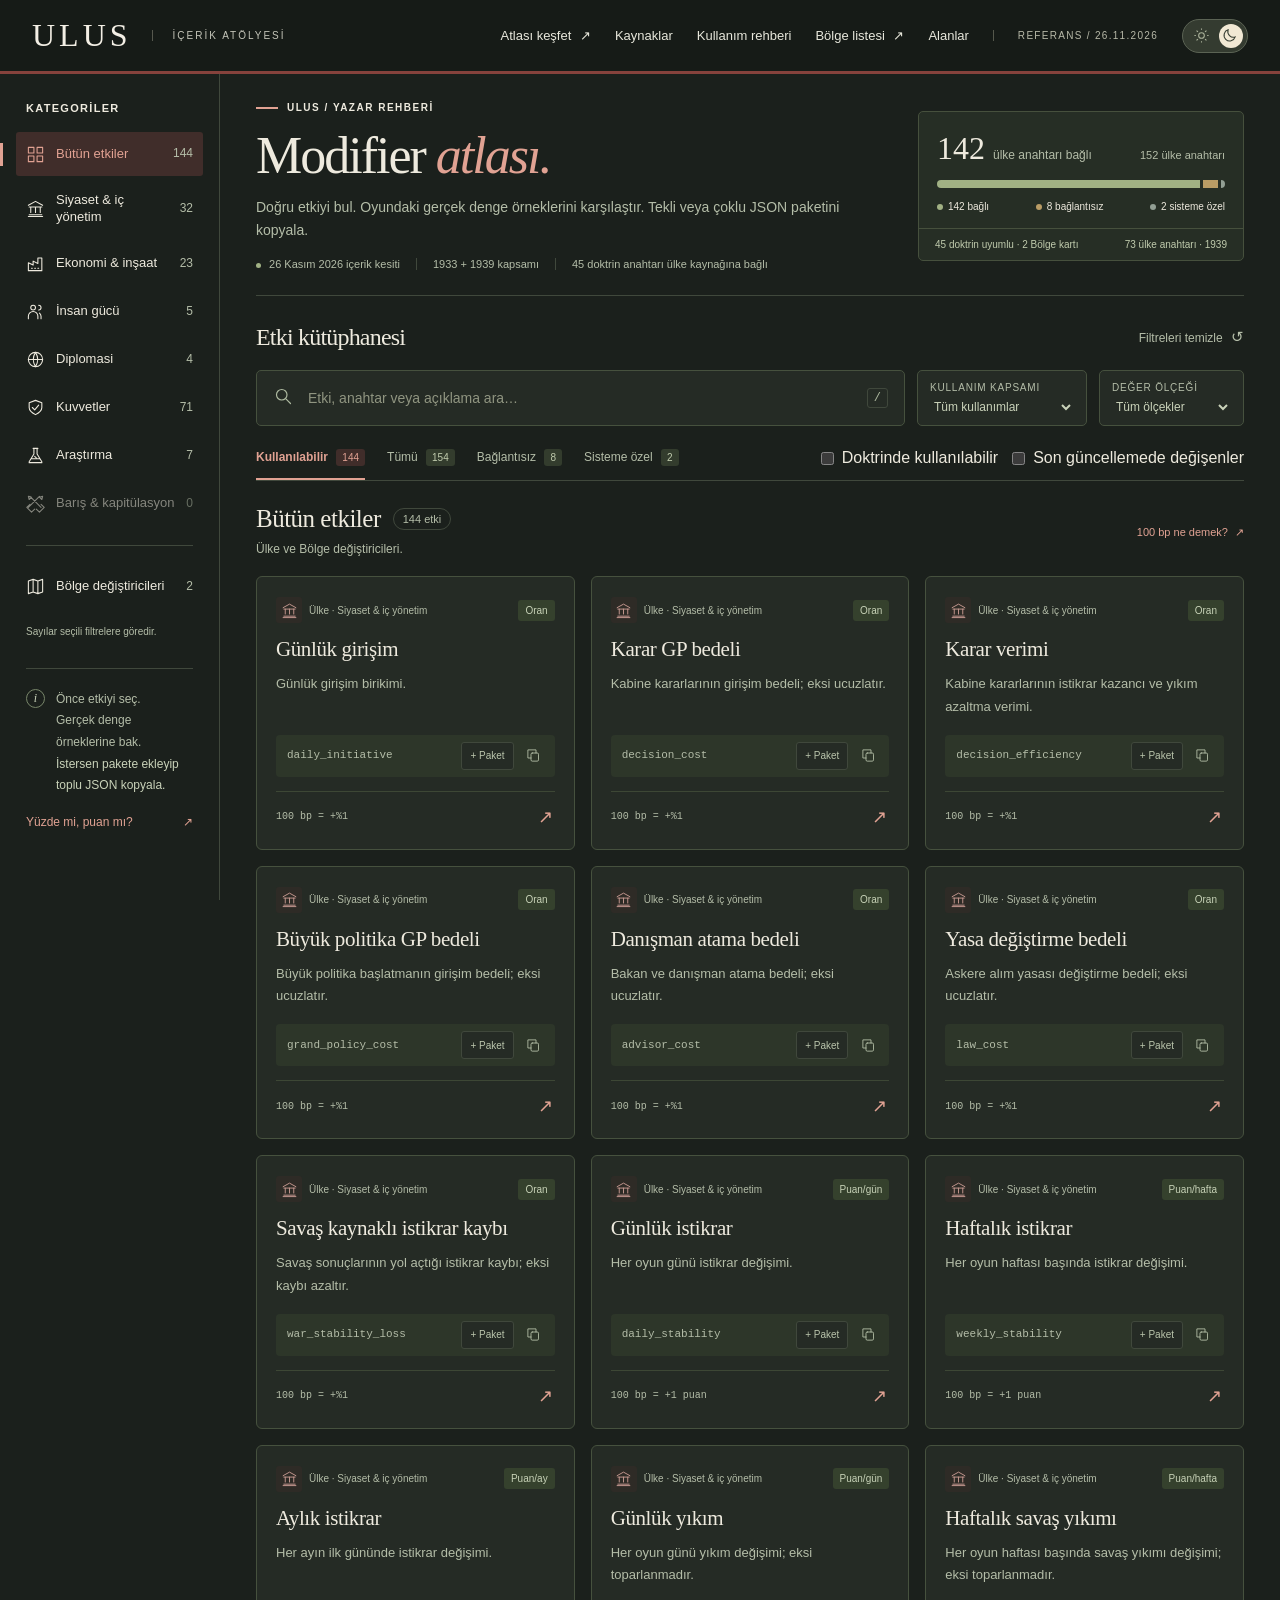
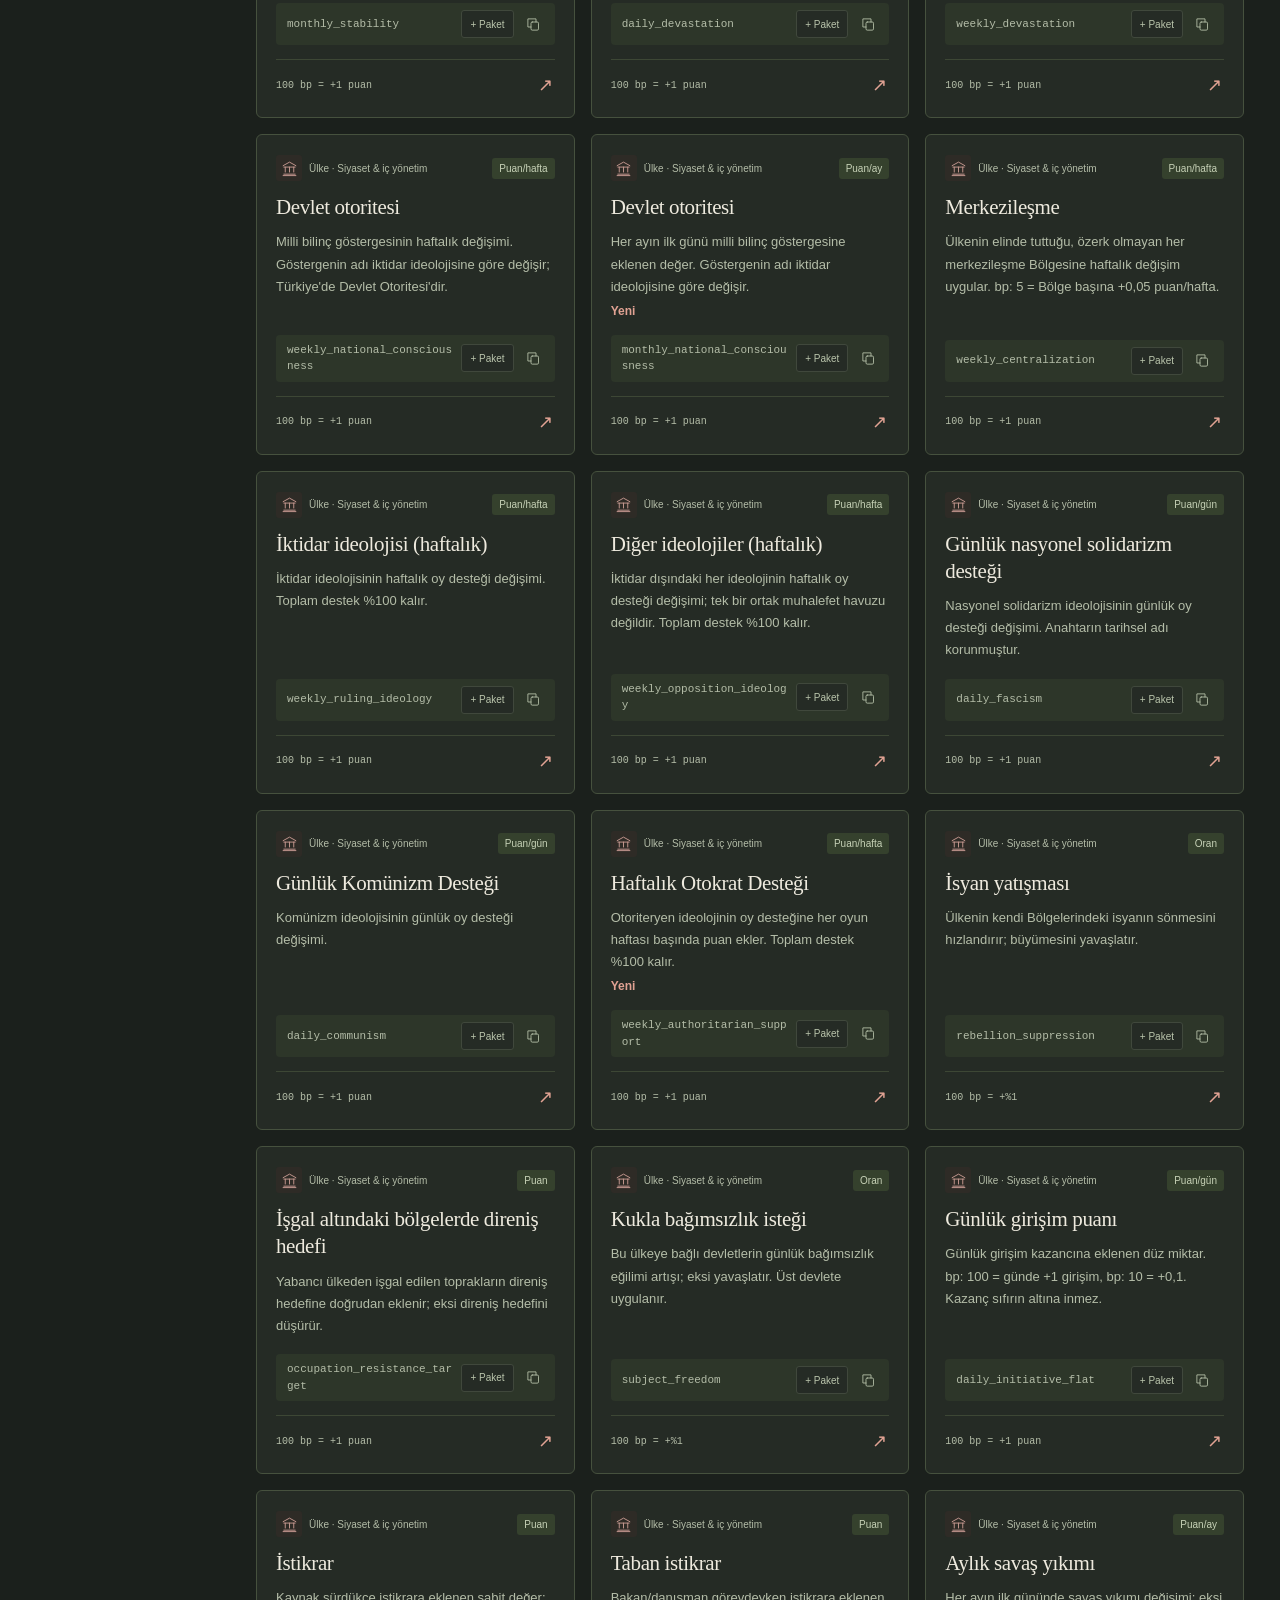
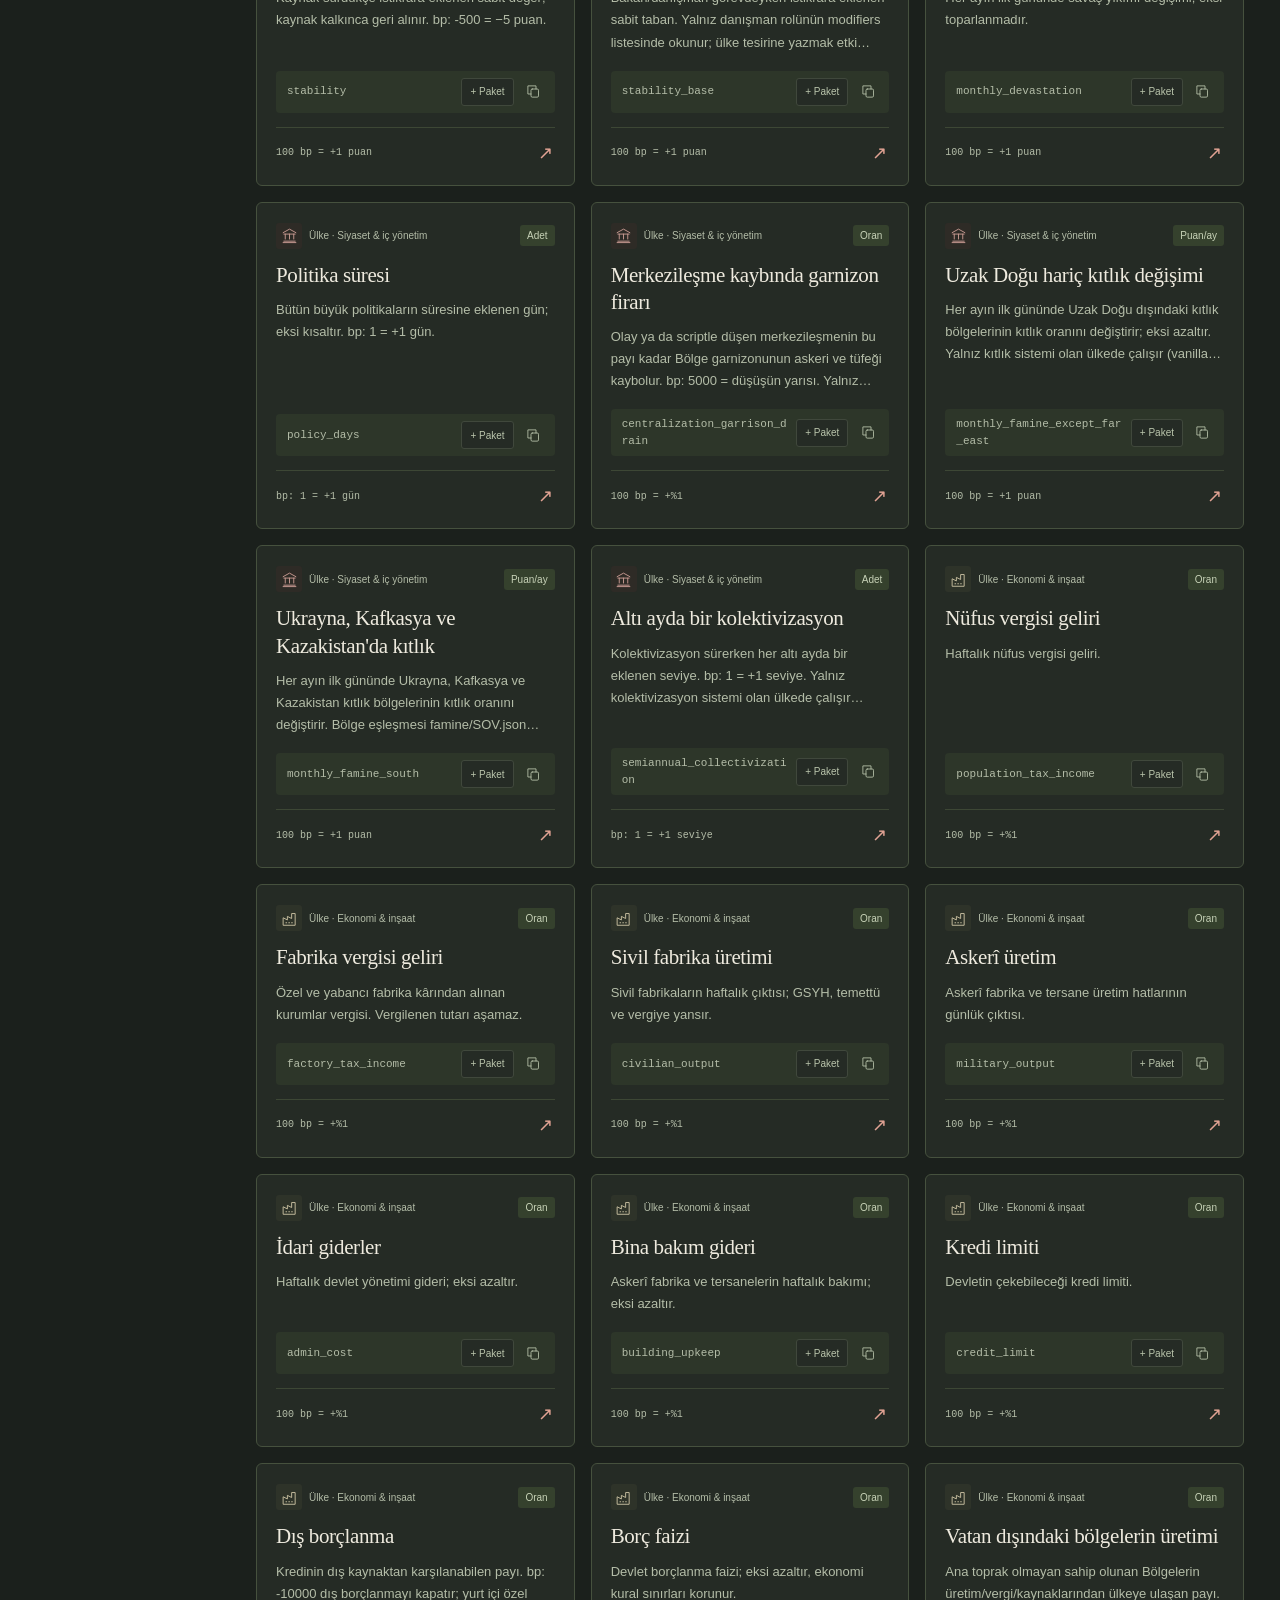
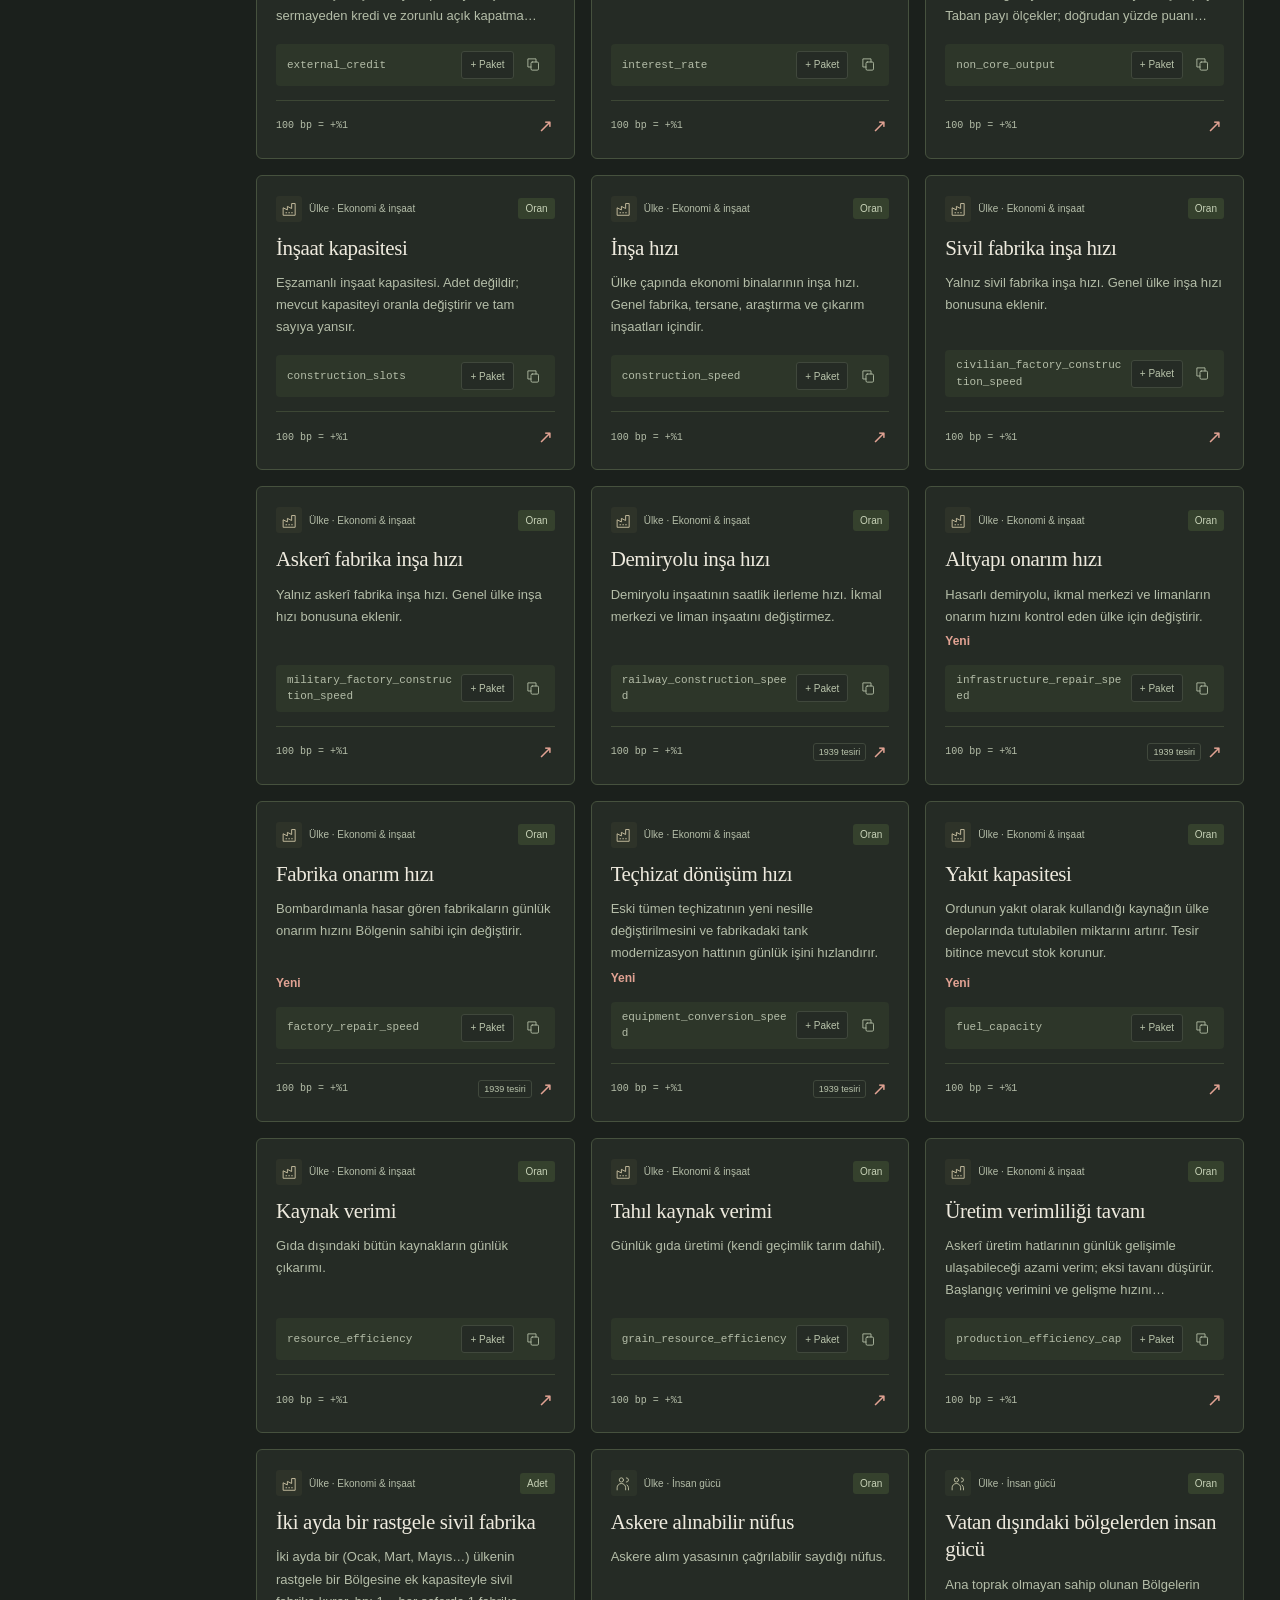
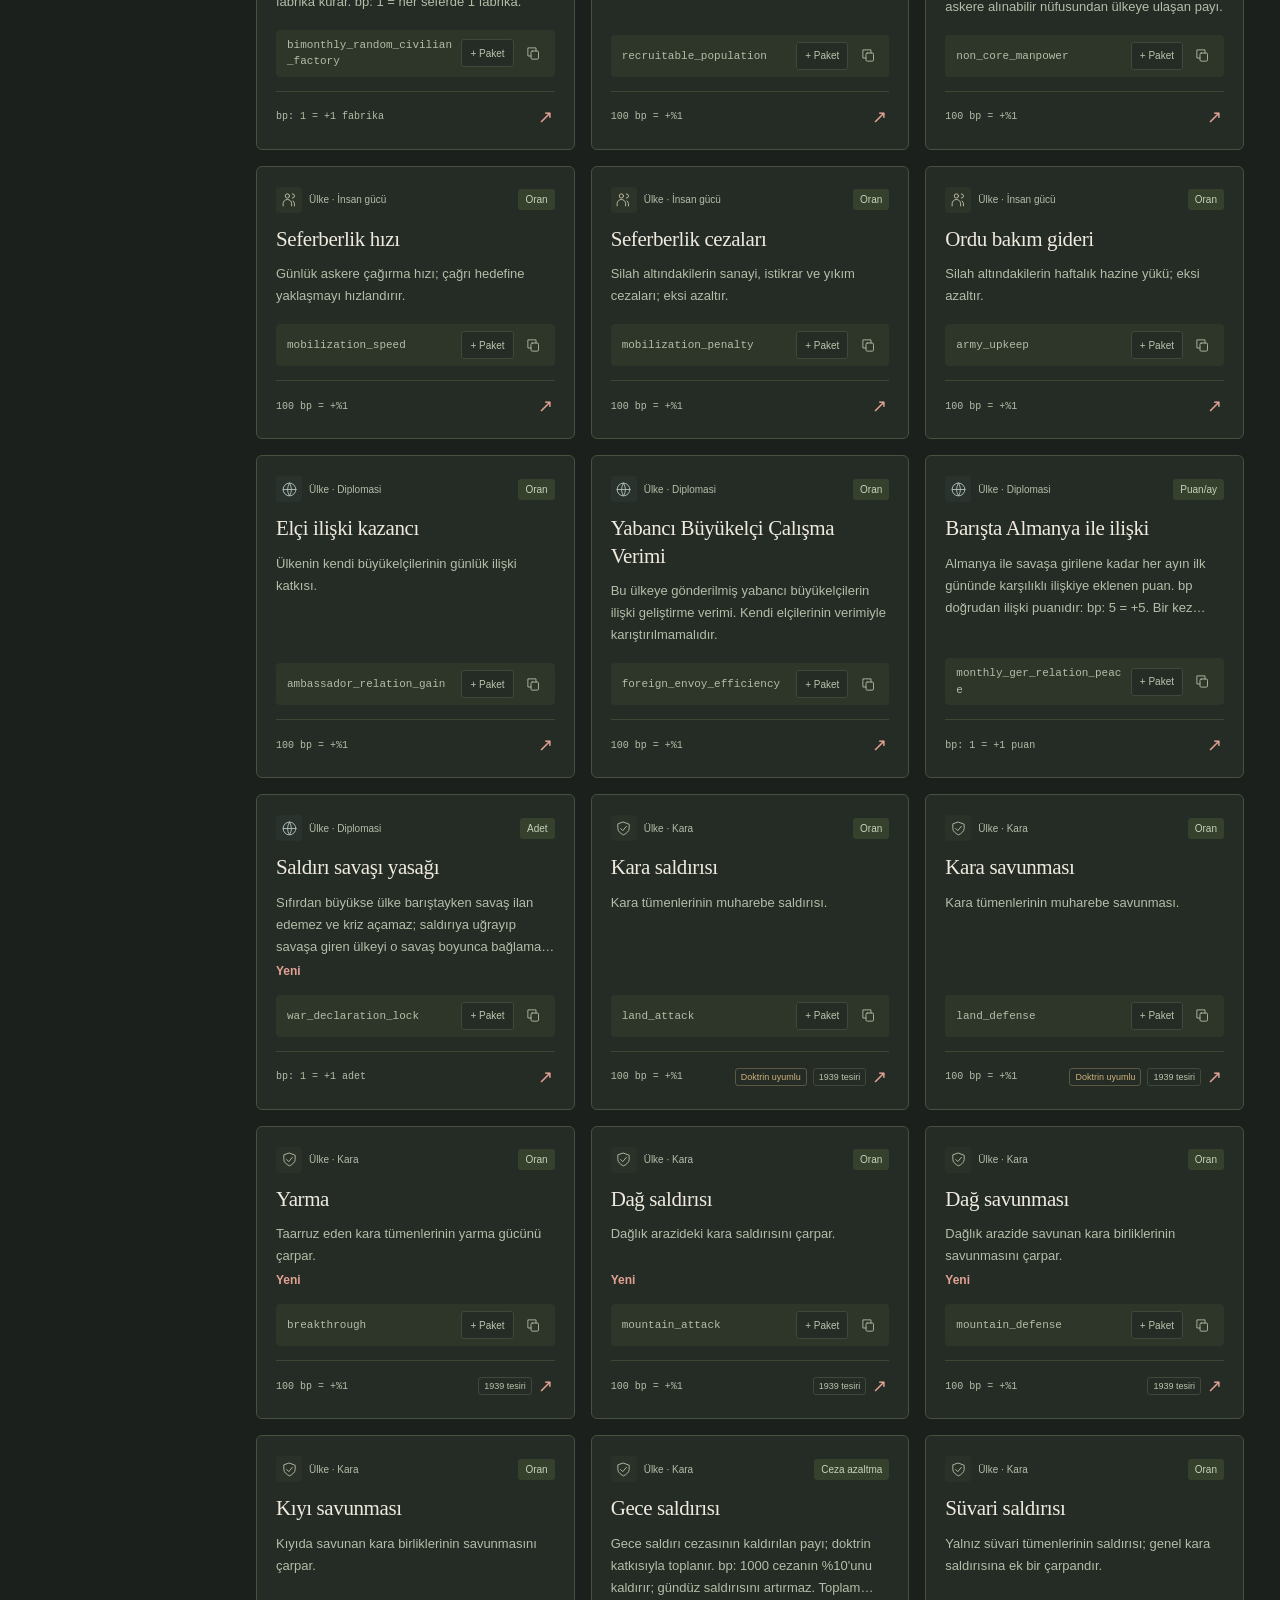
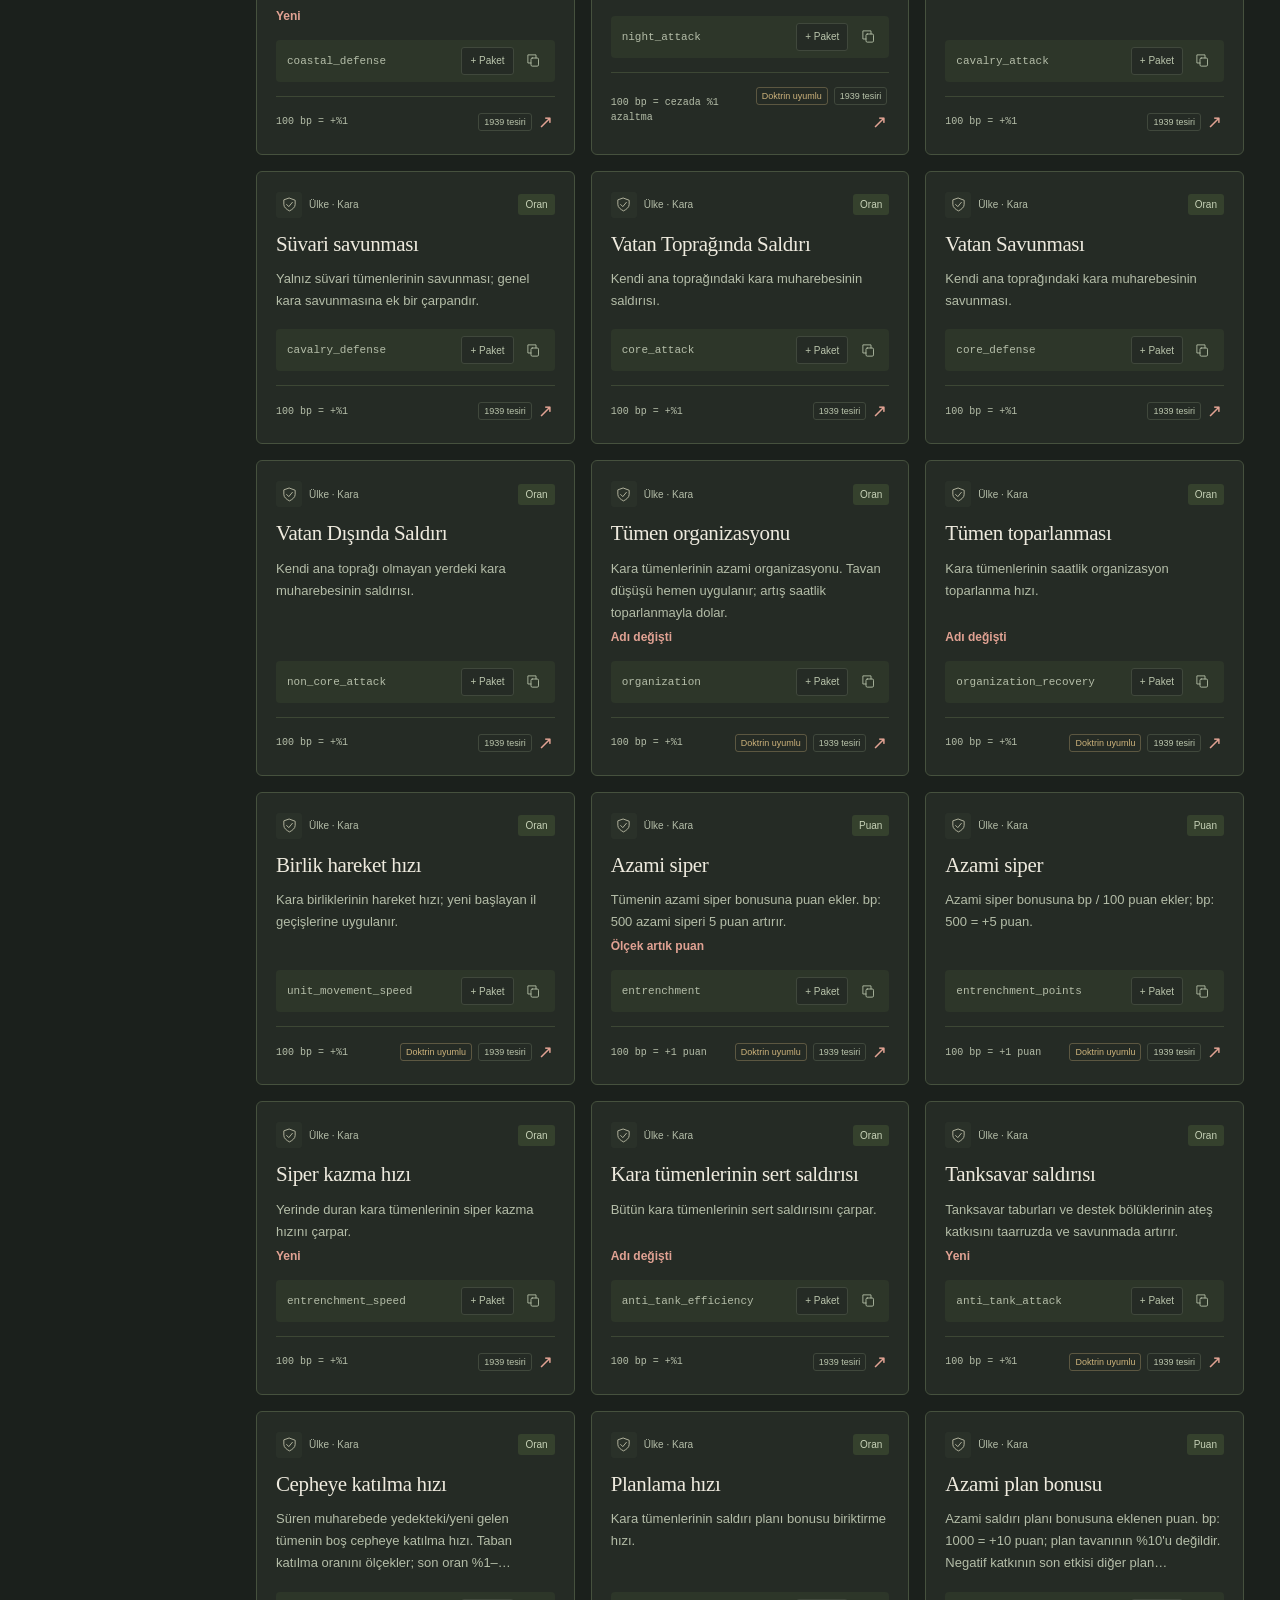
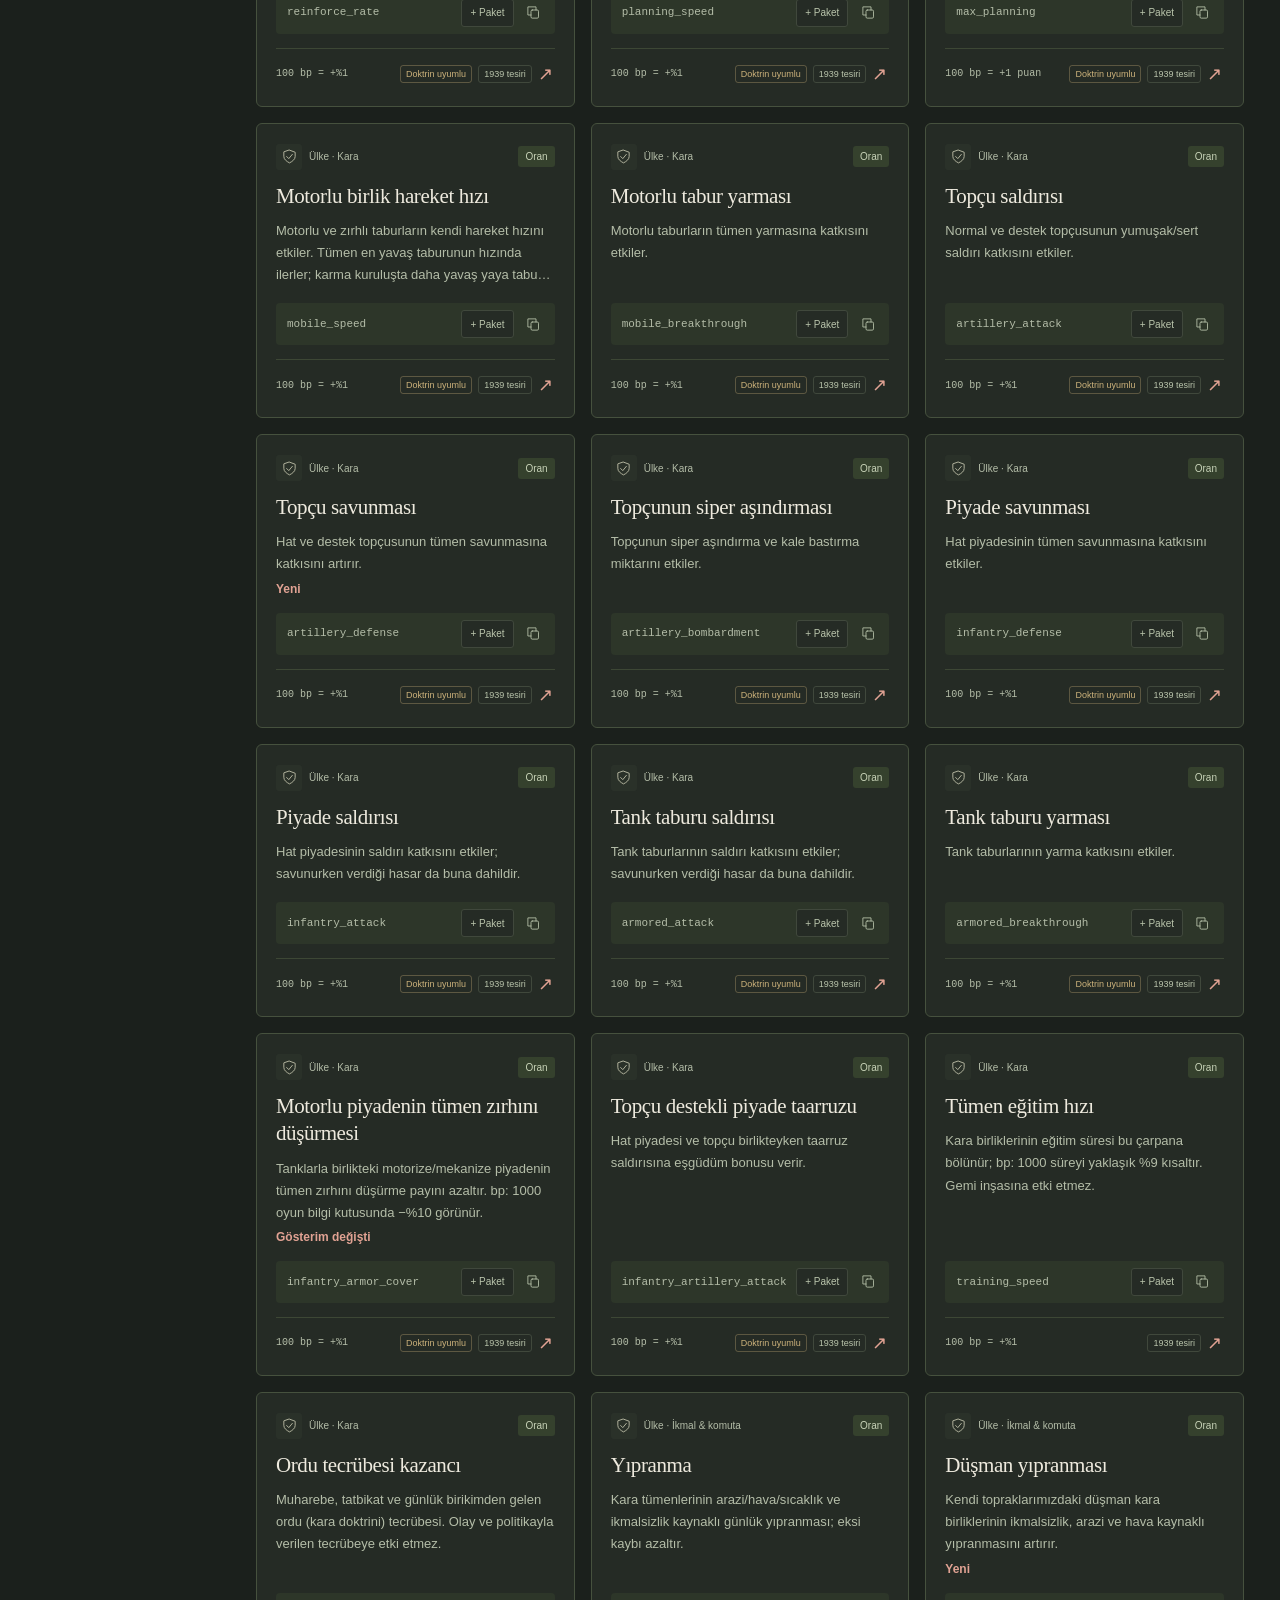
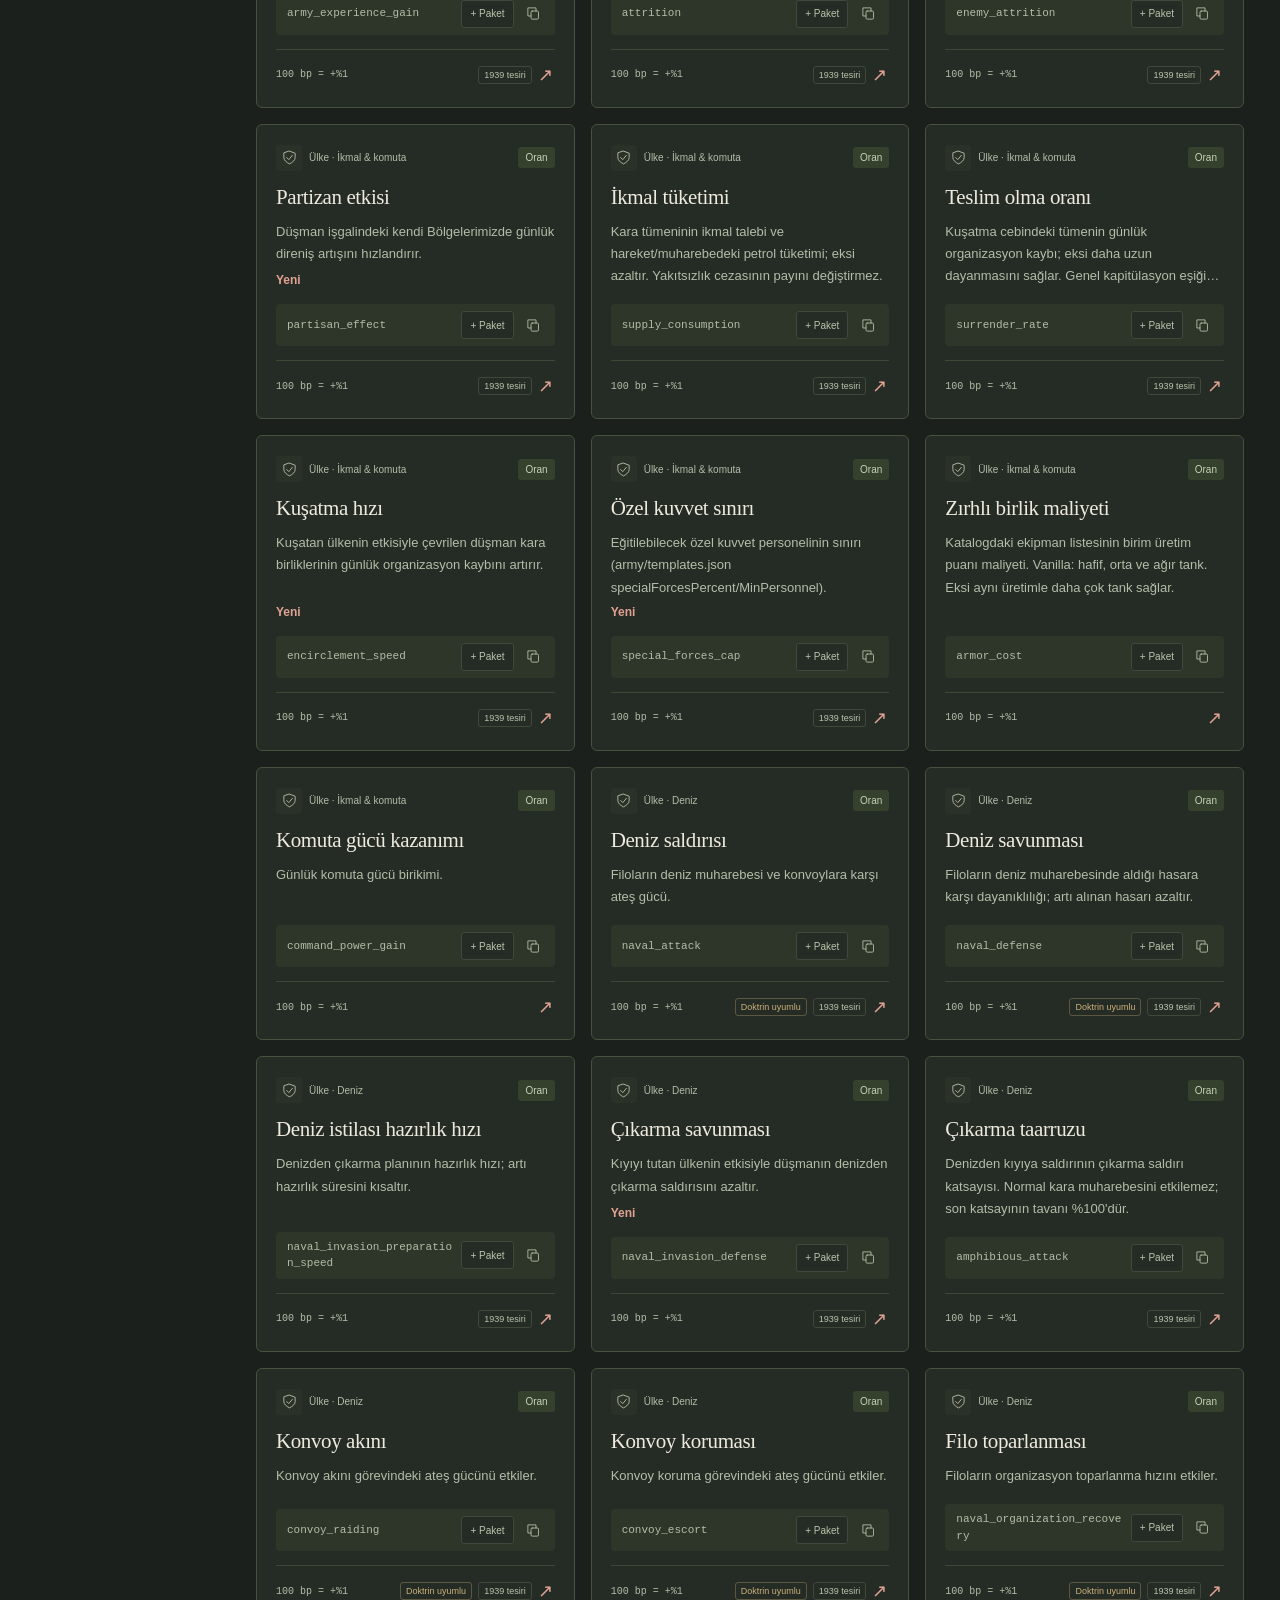
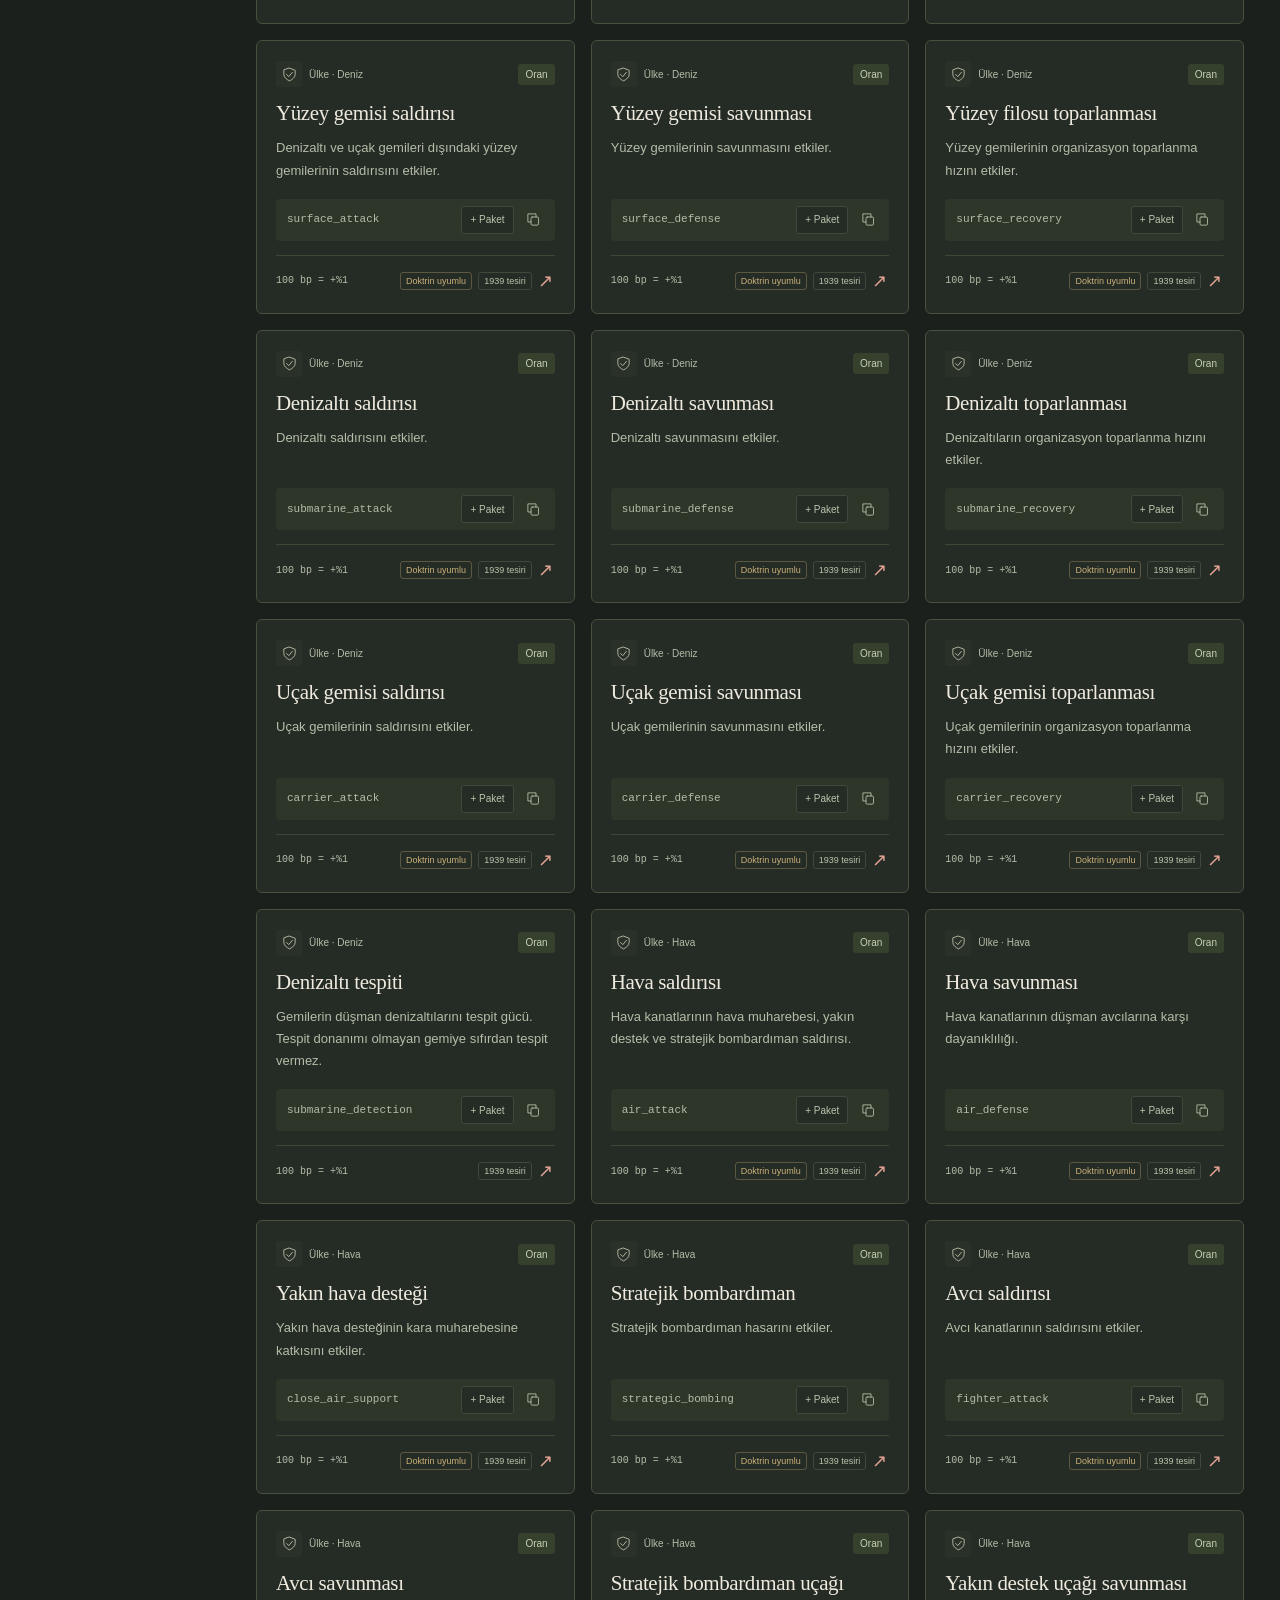
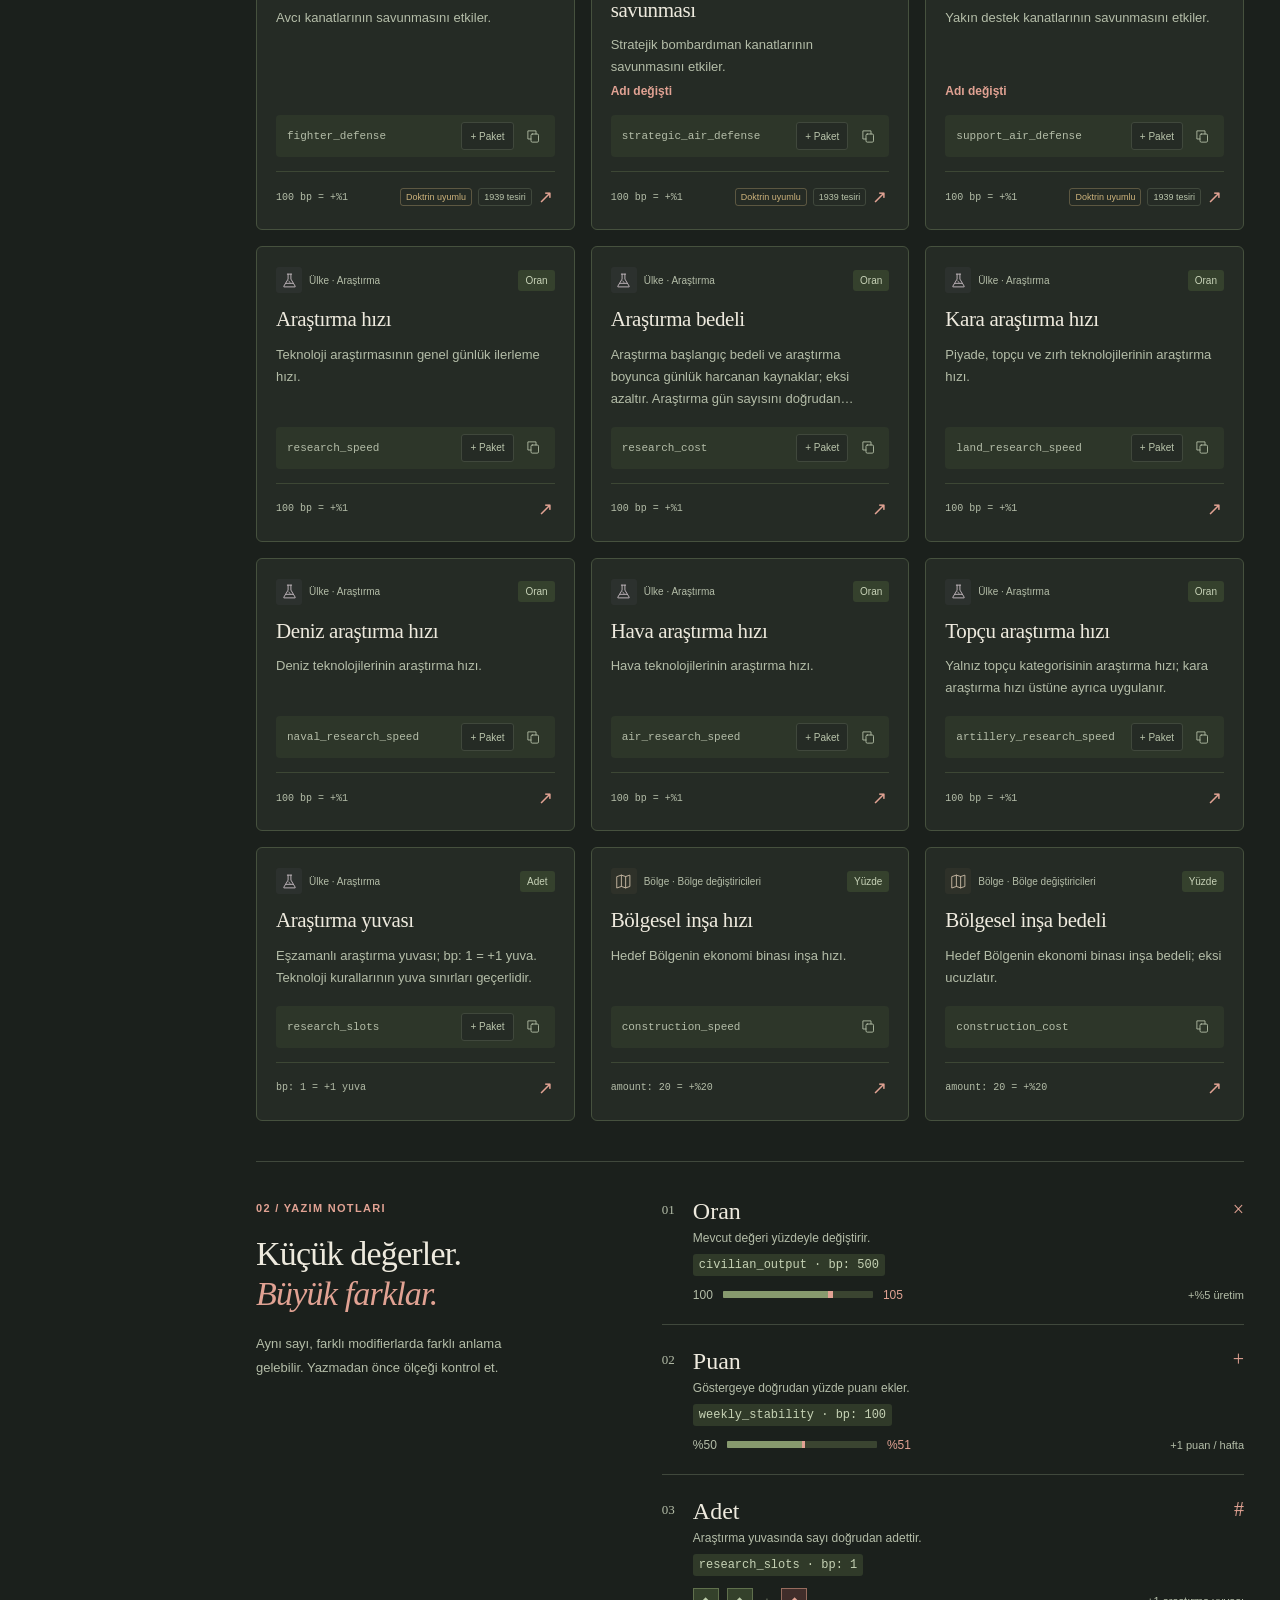
==== commit 3ea5af32: "atlas güncellemesi Atlas verisi oyun dosyalarından yeniden üretildi (publish.py), sürüm 202611261514" ====
--- a/index.html
+++ b/index.html
@@ -6,14 +6,14 @@
   <meta name="theme-color" content="#252724">
   <meta name="description" content="ULUS içerik yazarları için modifier atlası. Kategorileri keşfedin, oyundaki gerçek denge örneklerini görün ve tekli veya çoklu JSON paketlerini kopyalayın.">
   <title>Modifier Atlası · ULUS</title>
-  <script>window.ATLAS_VERSION='202611261459';(()=>{const check=()=>{try{fetch('version.json?t='+Date.now(),{cache:'no-store'}).then(r=>r.ok?r.json():null).then(v=>{if(!v||!v.version||v.version===window.ATLAS_VERSION)return;const u=new URL(location.href);if(u.searchParams.get('_v')===v.version)return;u.searchParams.set('_v',v.version);location.replace(u.href);}).catch(()=>{});}catch(e){}};check();addEventListener('pageshow',e=>{if(e.persisted)check();});document.addEventListener('visibilitychange',()=>{if(document.visibilityState==='visible')check();});document.addEventListener('DOMContentLoaded',()=>{for(const n of document.querySelectorAll('[data-atlas-version]'))n.textContent='Sürüm '+window.ATLAS_VERSION;});})();</script>
-  <script src="theme.js?v=202611261459"></script>
+  <script>window.ATLAS_VERSION='202611261514';(()=>{const check=()=>{try{fetch('version.json?t='+Date.now(),{cache:'no-store'}).then(r=>r.ok?r.json():null).then(v=>{if(!v||!v.version||v.version===window.ATLAS_VERSION)return;const u=new URL(location.href);if(u.searchParams.get('_v')===v.version)return;u.searchParams.set('_v',v.version);location.replace(u.href);}).catch(()=>{});}catch(e){}};check();addEventListener('pageshow',e=>{if(e.persisted)check();});document.addEventListener('visibilitychange',()=>{if(document.visibilityState==='visible')check();});document.addEventListener('DOMContentLoaded',()=>{for(const n of document.querySelectorAll('[data-atlas-version]'))n.textContent='Sürüm '+window.ATLAS_VERSION;});})();</script>
+  <script src="theme.js?v=202611261514"></script>
   <link rel="icon" href="favicon.svg" type="image/svg+xml">
-  <link rel="stylesheet" href="style.css?v=202611261459">
-  <link rel="stylesheet" href="theme.css?v=202611261459">
-  <link rel="stylesheet" href="atlas.css?v=202611261459">
-  <script src="data.js?v=202611261459" defer></script>
-  <script src="app.js?v=202611261459" defer></script>
+  <link rel="stylesheet" href="style.css?v=202611261514">
+  <link rel="stylesheet" href="theme.css?v=202611261514">
+  <link rel="stylesheet" href="atlas.css?v=202611261514">
+  <script src="data.js?v=202611261514" defer></script>
+  <script src="app.js?v=202611261514" defer></script>
 </head>
 <body>
   <a class="skip-link" href="#catalogue">Kataloğa geç</a>
